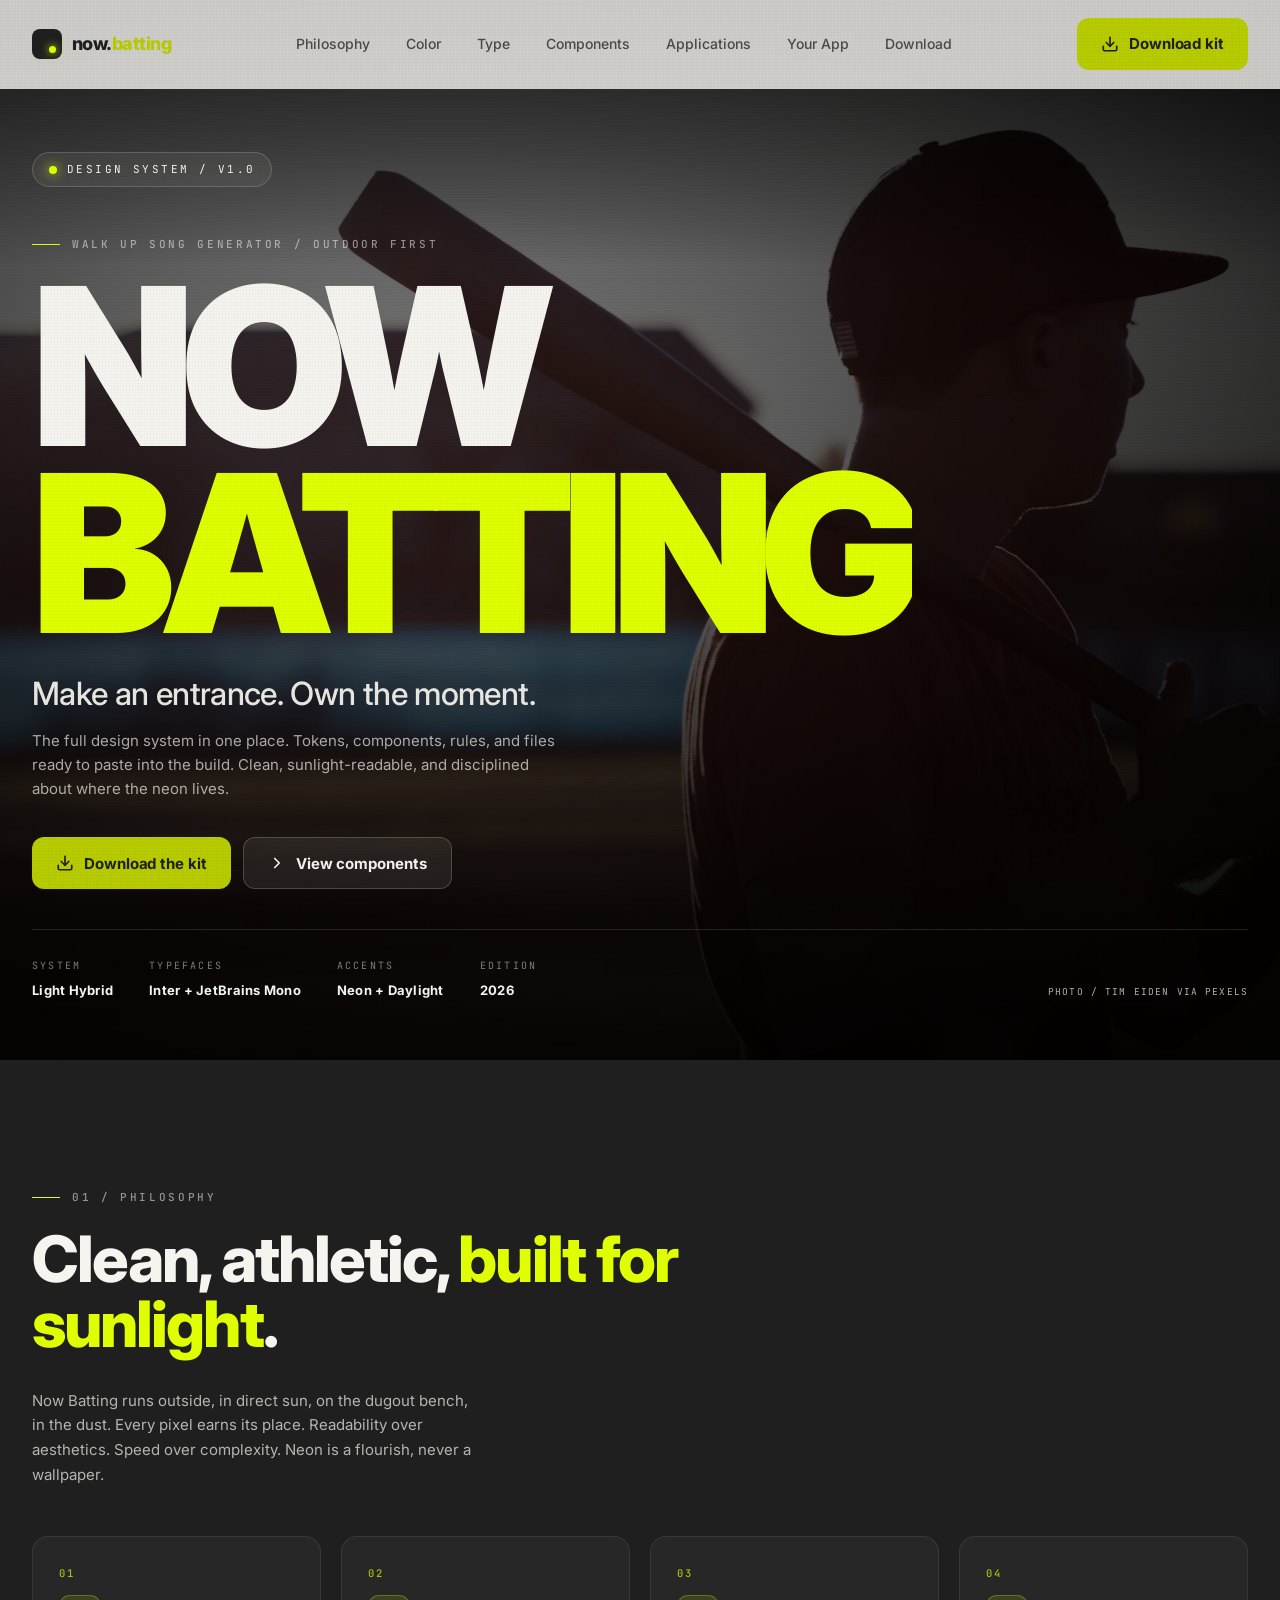
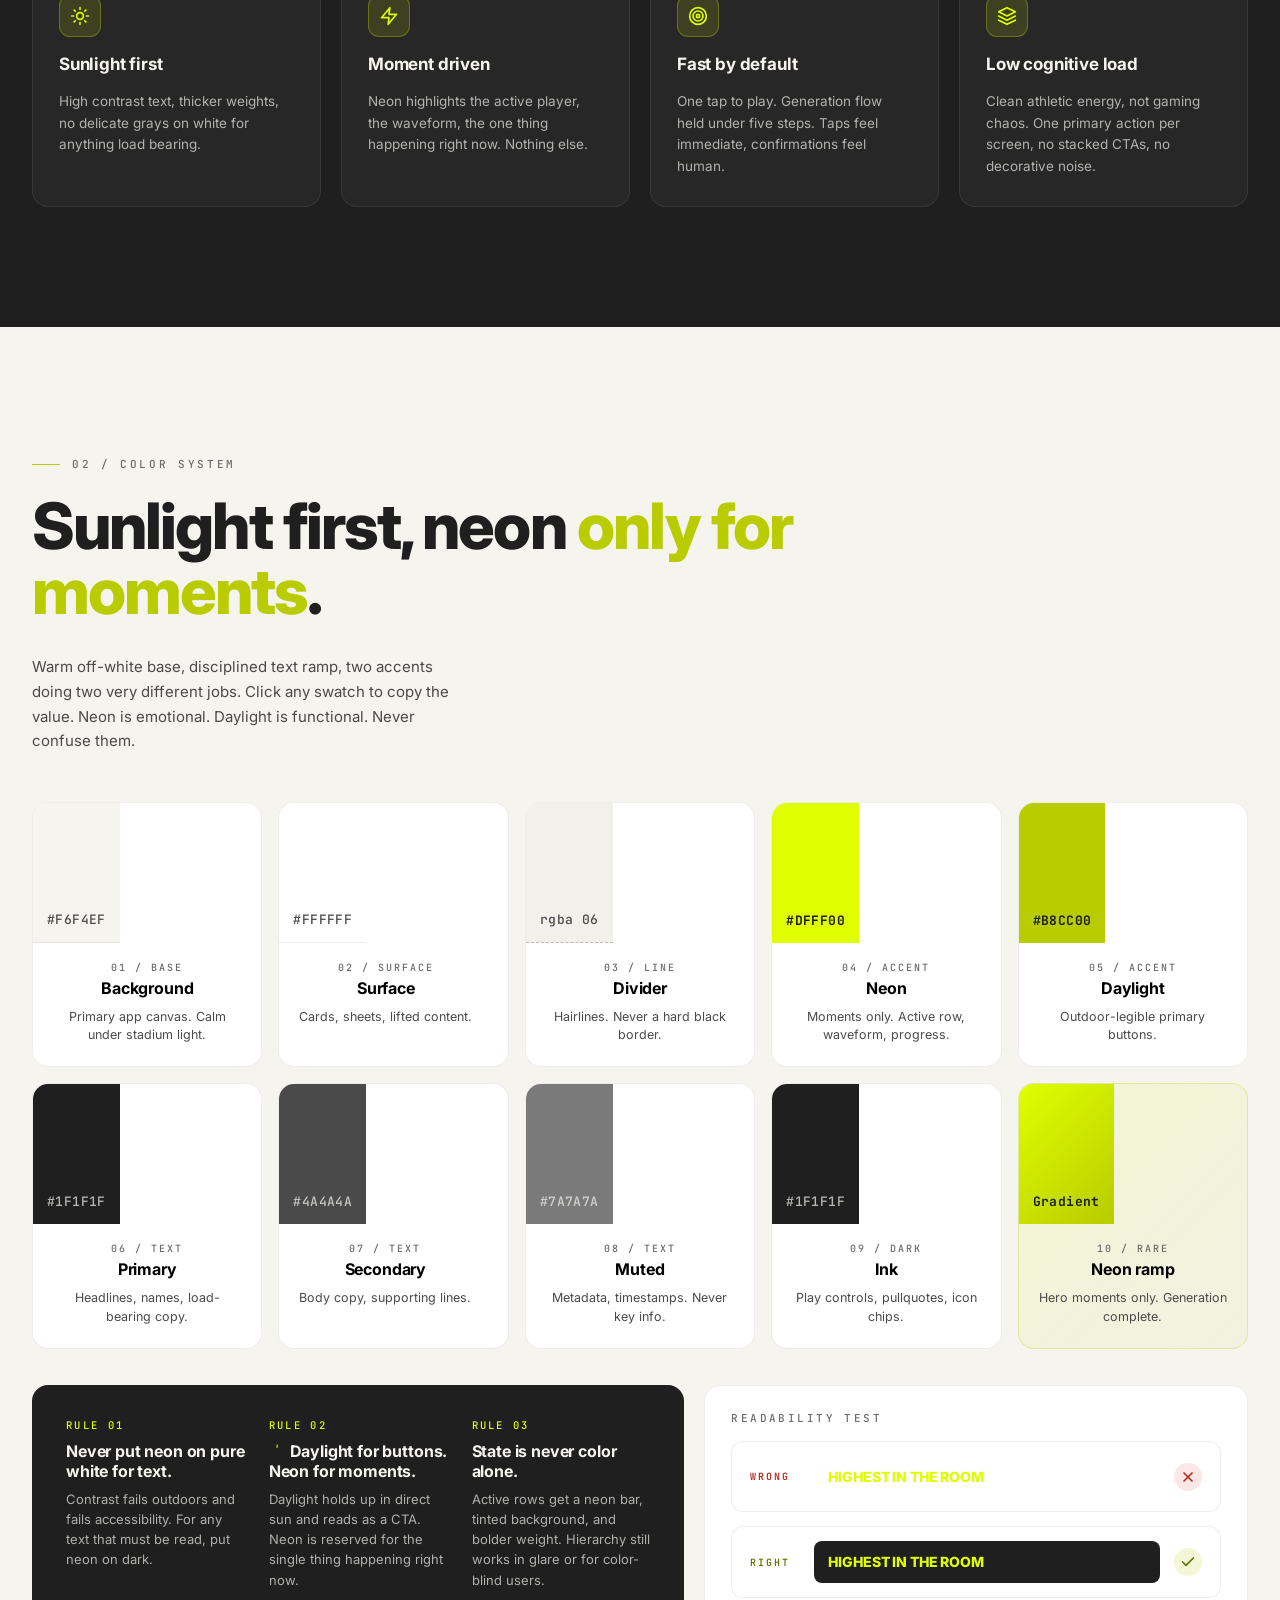
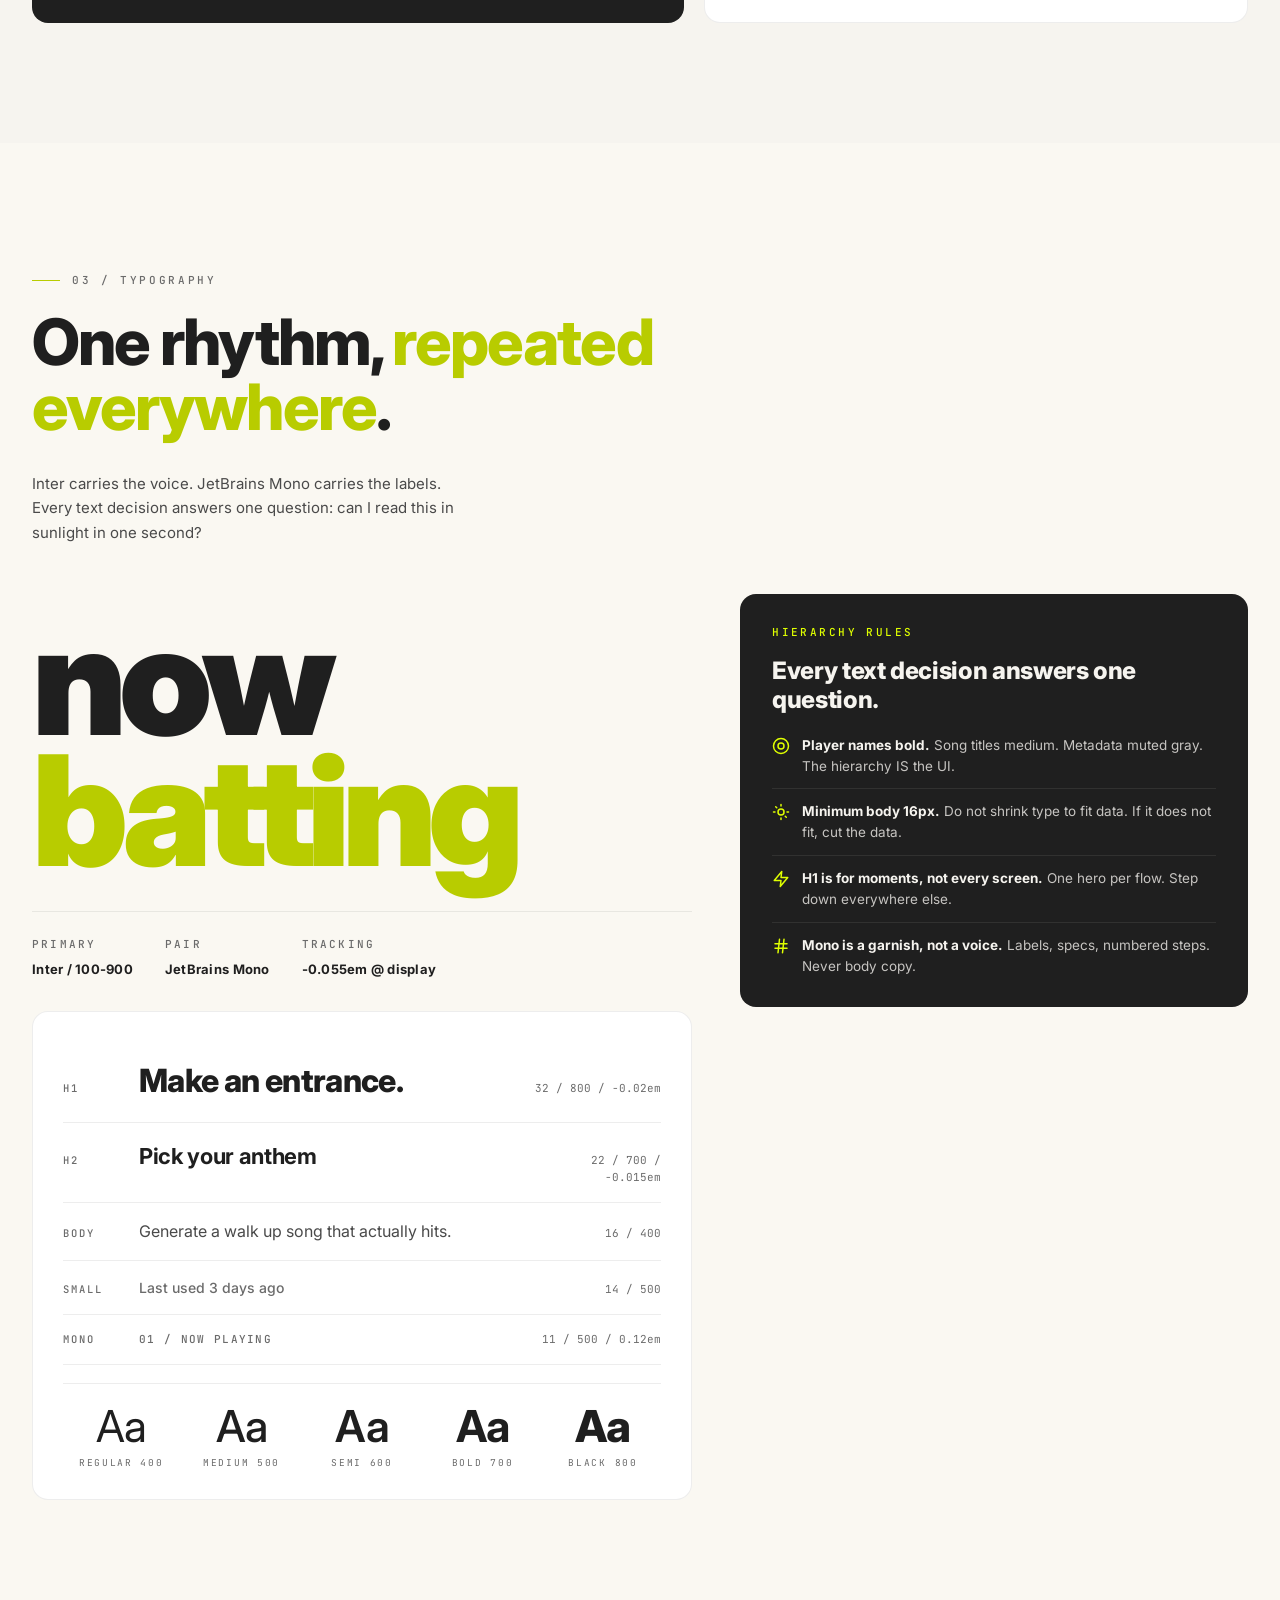
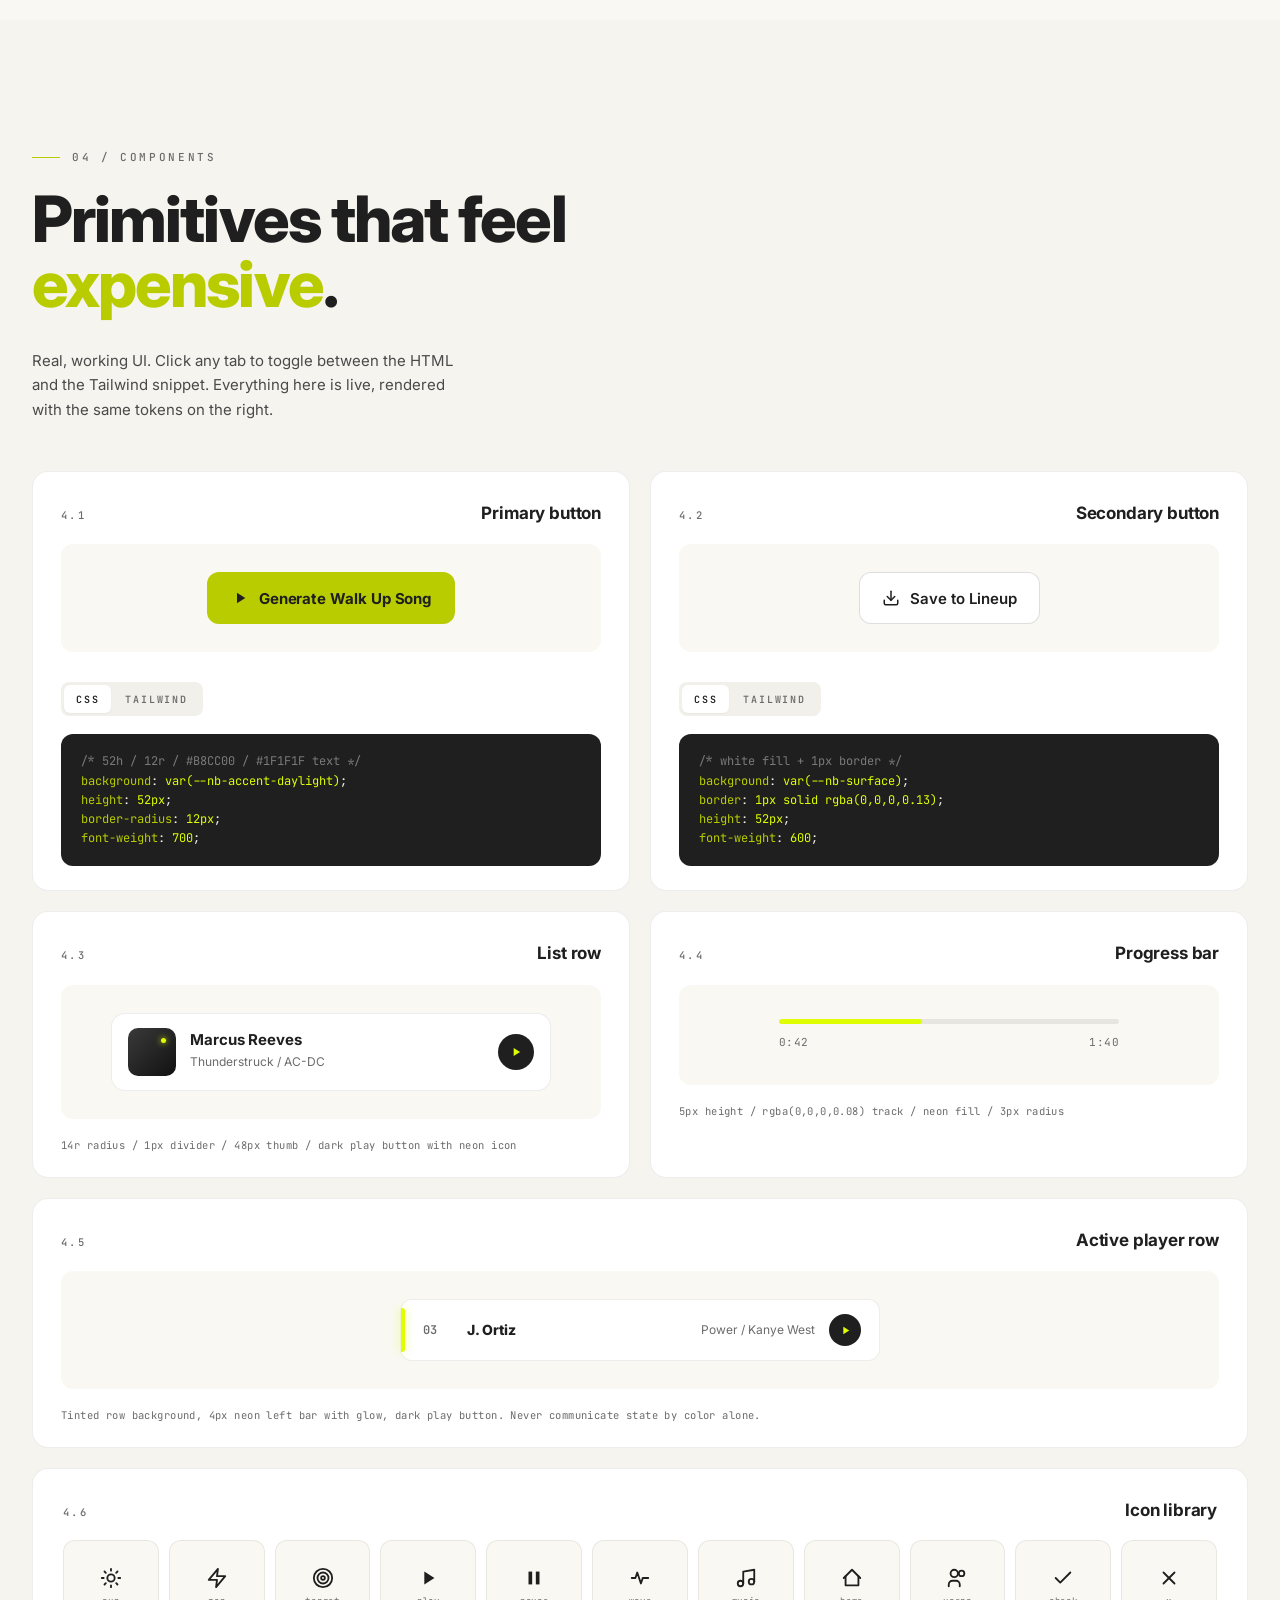
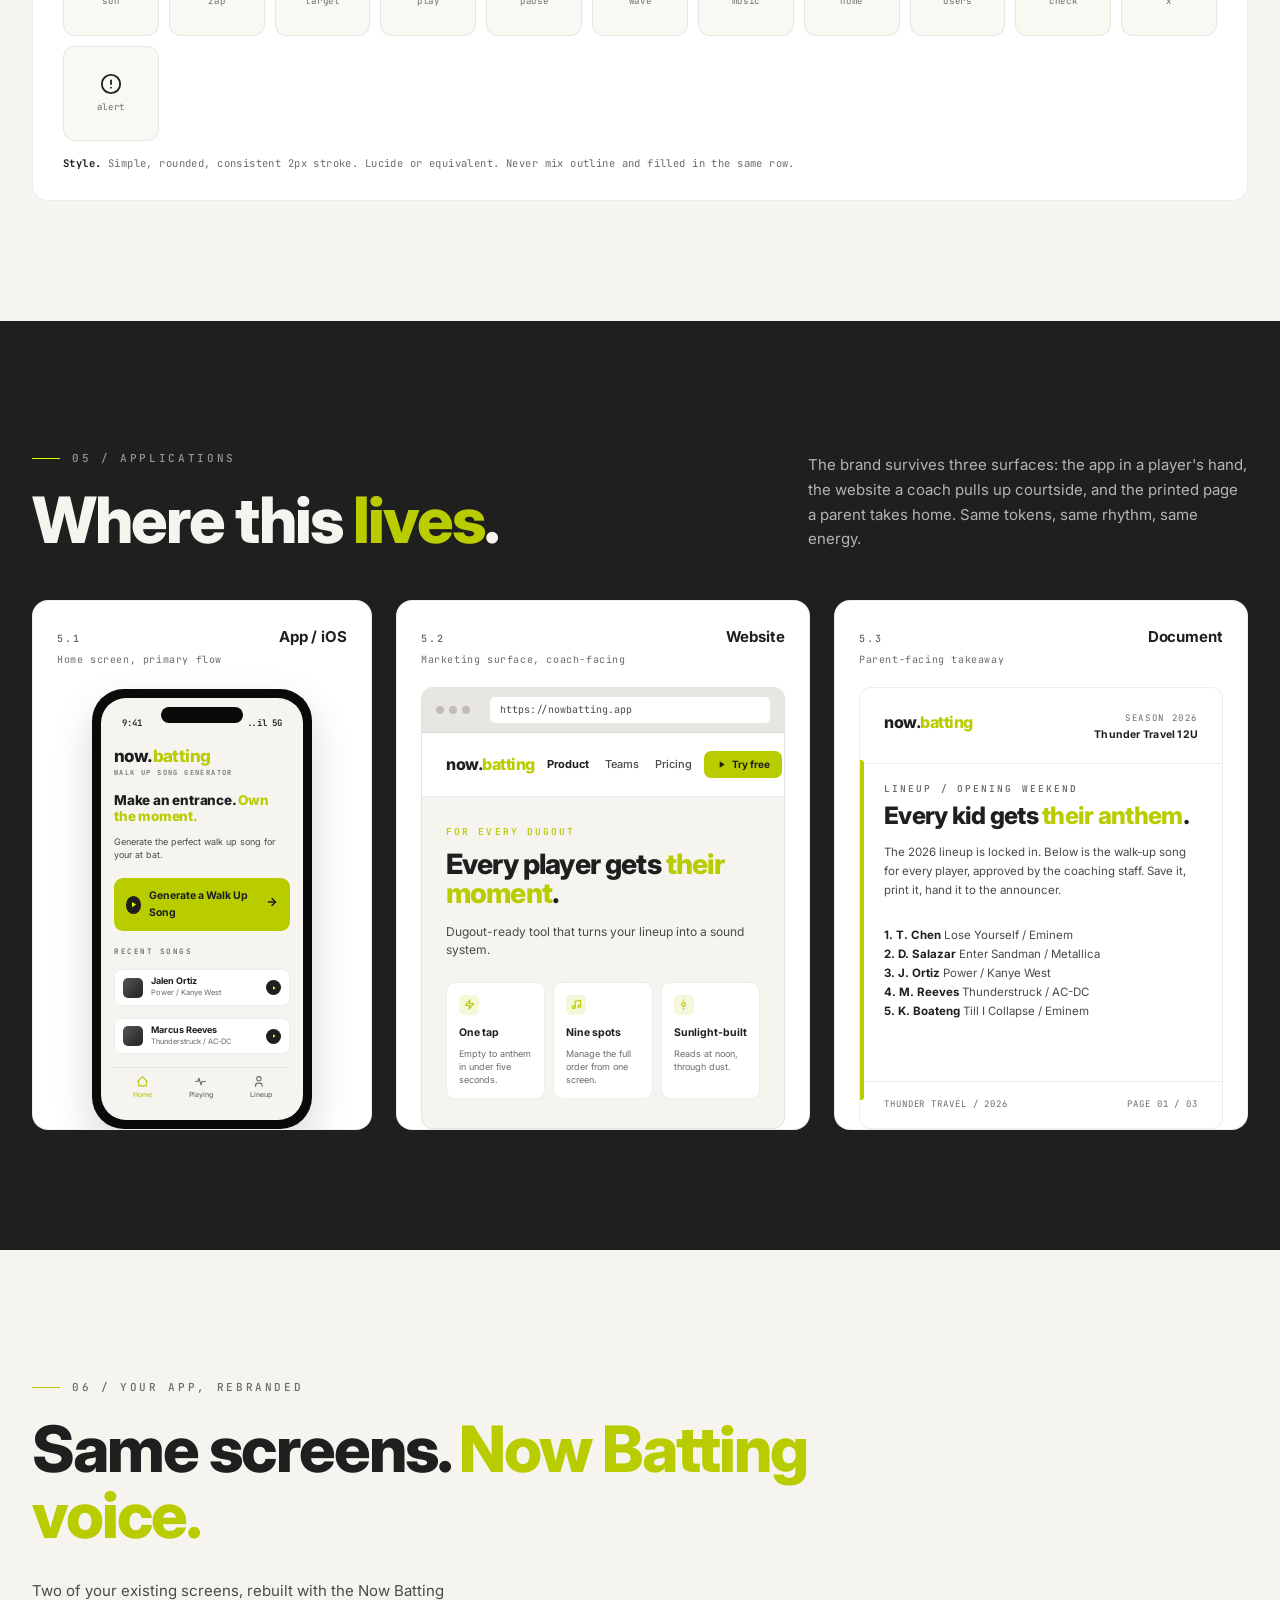
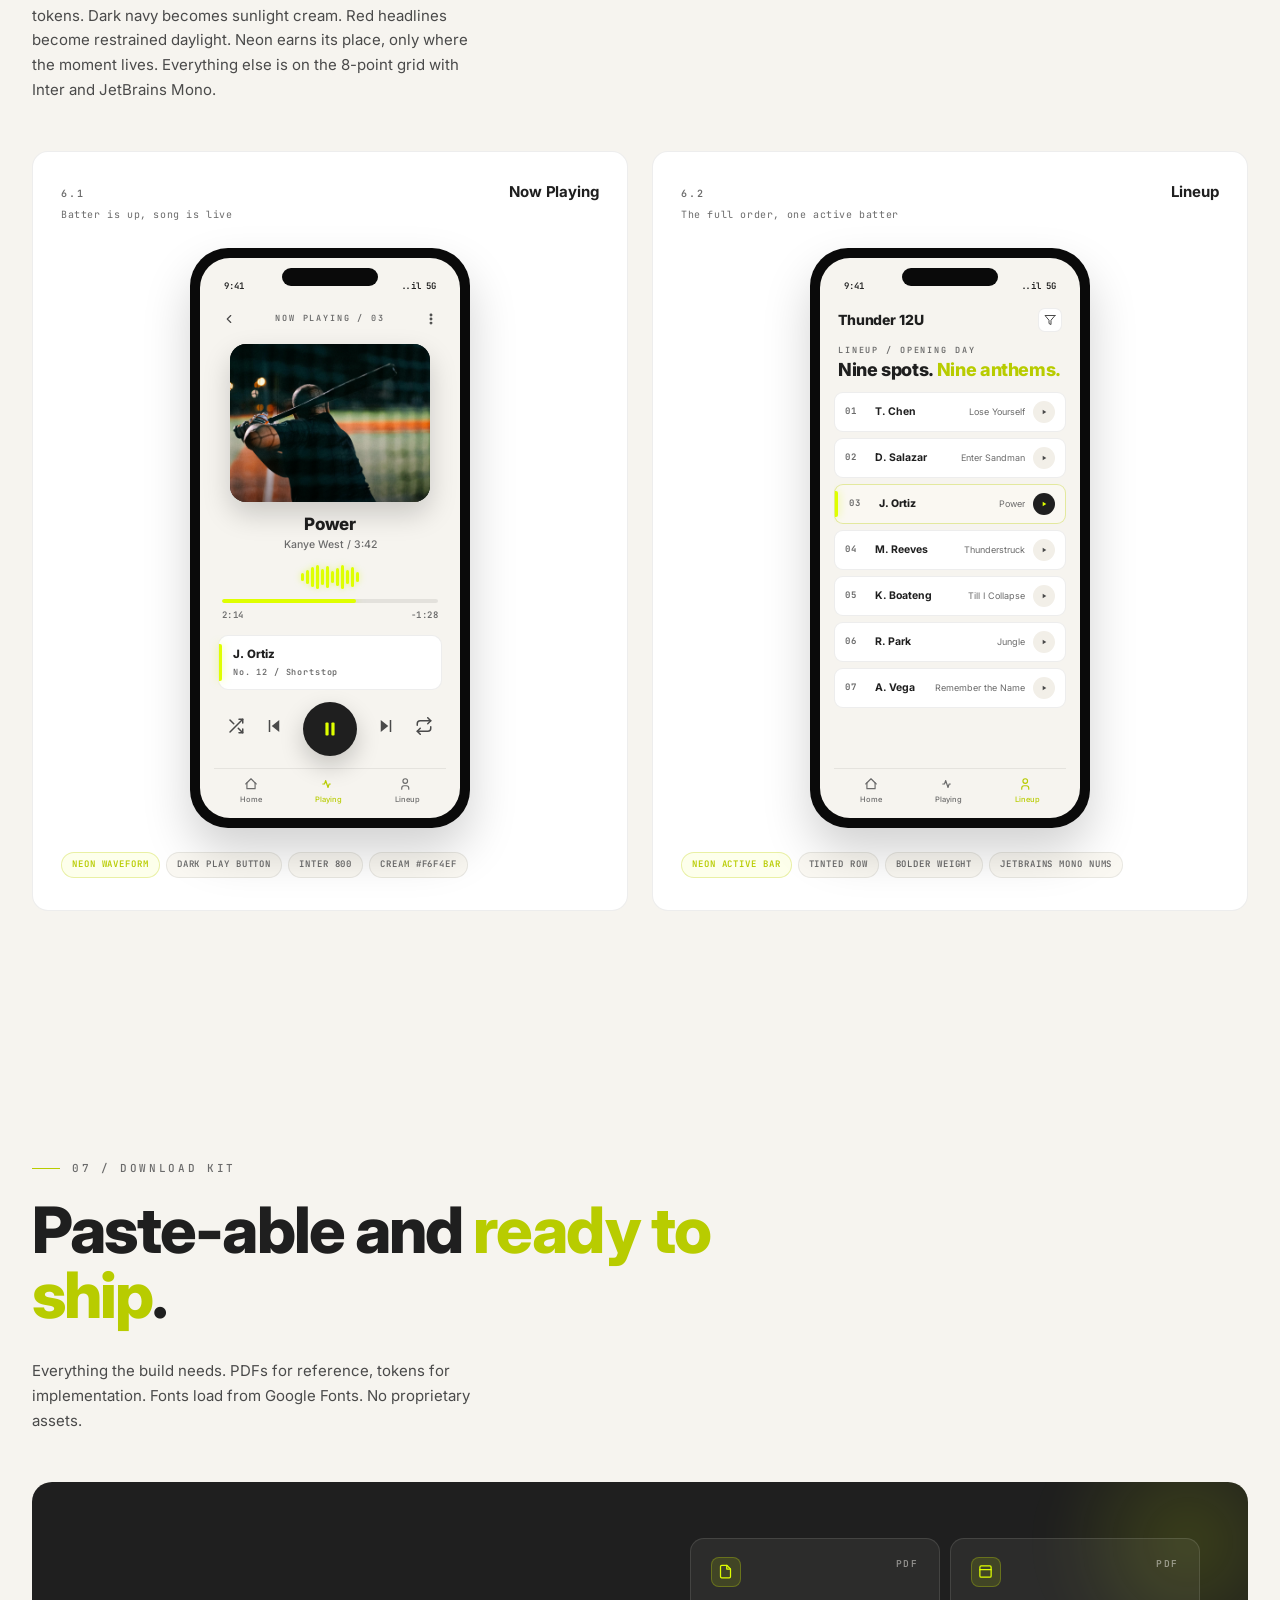
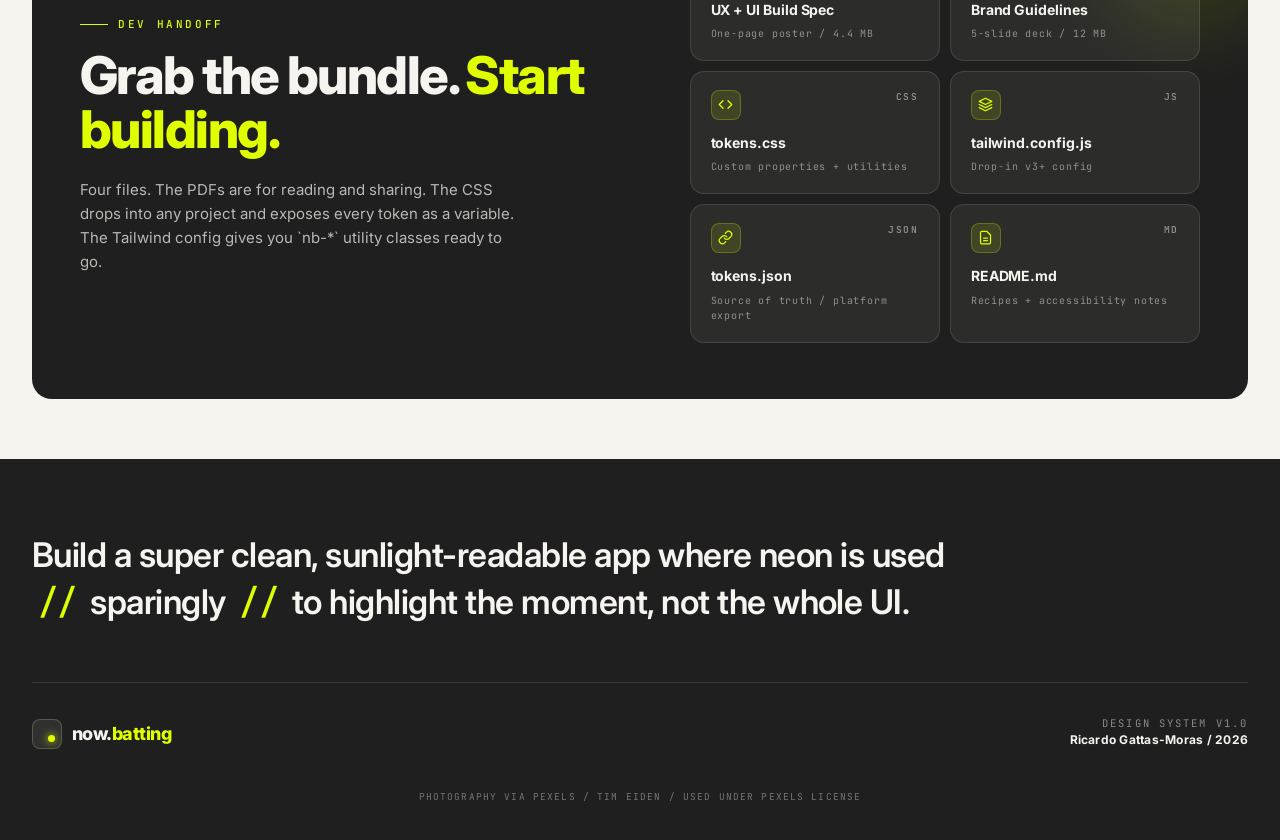
==== index.html @ c4f725cd "Fix contrast on Applications mockups + bump muted token to WCAG AA The Applications section sets col" ====
<!doctype html>
<html lang="en">
<head>
<meta charset="utf-8">
<meta name="viewport" content="width=device-width, initial-scale=1, viewport-fit=cover">
<meta name="theme-color" content="#F6F4EF">
<title>Now Batting — Design System v1.0</title>
<meta name="description" content="Outdoor-first design system for a baseball walk-up-song app. Tokens, components, and guidelines.">
<link rel="preconnect" href="https://fonts.googleapis.com">
<link rel="preconnect" href="https://fonts.gstatic.com" crossorigin>
<link href="https://fonts.googleapis.com/css2?family=Inter:wght@400;500;600;700;800;900&family=JetBrains+Mono:wght@400;500&display=swap" rel="stylesheet">
<style>
  :root{
    --bg:#F6F4EF; --surface:#FFFFFF;
    --divider:rgba(0,0,0,0.07); --divider-strong:rgba(0,0,0,0.13);
    --t1:#1F1F1F; --t2:#4A4A4A; --t3:#6B6B6B;
    --neon:#DFFF00; --daylight:#B8CC00; --dark:#1F1F1F;
    --radius:16px; --radius-md:12px;
    --shadow-sm:0 1px 2px rgba(0,0,0,0.04);
    --shadow-lift:0 12px 40px rgba(0,0,0,0.06);
    --font:'Inter',system-ui,-apple-system,'Segoe UI',Roboto,sans-serif;
    --mono:'JetBrains Mono',ui-monospace,SFMono-Regular,Menlo,monospace;
    --maxw:1280px;
  }
  *{box-sizing:border-box;margin:0;padding:0}
  html{scroll-behavior:smooth}
  body{
    background:var(--bg);color:var(--t1);font-family:var(--font);
    font-size:16px;line-height:1.55;
    -webkit-font-smoothing:antialiased;text-rendering:optimizeLegibility;
    overflow-x:hidden;
  }
  img{max-width:100%;display:block}
  a{color:inherit;text-decoration:none}
  button{font-family:inherit;cursor:pointer;border:0;background:none}

  /* Film grain overlay — subtle texture */
  body::before{
    content:"";position:fixed;inset:0;pointer-events:none;z-index:1000;
    opacity:0.04;mix-blend-mode:multiply;
    background-image:
      repeating-linear-gradient(0deg, rgba(0,0,0,0.6) 0 1px, transparent 1px 3px),
      repeating-linear-gradient(90deg, rgba(0,0,0,0.6) 0 1px, transparent 1px 3px);
  }

  /* =========== UTILITY ============ */
  .eyebrow{
    font-family:var(--mono);font-size:11px;font-weight:500;letter-spacing:0.24em;
    text-transform:uppercase;color:var(--t3);
    display:inline-flex;align-items:center;gap:12px;
  }
  .eyebrow::before{content:"";width:28px;height:1px;background:var(--daylight)}
  .eyebrow.light{color:rgba(246,244,239,0.55)}
  .eyebrow.light::before{background:var(--neon)}

  .container{max-width:var(--maxw);margin:0 auto;padding:0 32px}

  .btn{
    display:inline-flex;align-items:center;gap:10px;
    height:52px;padding:0 24px;border-radius:var(--radius-md);
    font-weight:700;font-size:15px;letter-spacing:-0.005em;
    min-height:44px;min-width:44px;
    transition:transform 200ms cubic-bezier(.2,.7,.3,1), box-shadow 200ms;
    white-space:nowrap;
  }
  .btn:active{transform:scale(0.98)}
  .btn-primary{background:var(--daylight);color:var(--dark)}
  .btn-primary:hover{box-shadow:0 8px 24px rgba(184,204,0,0.28)}
  .btn-secondary{background:var(--surface);color:var(--t1);border:1px solid var(--divider-strong)}
  .btn-secondary:hover{background:#FDFCF8}
  .btn svg{width:18px;height:18px;stroke-width:2.25}

  /* =========== NAV ============ */
  .nav{
    position:fixed;top:0;left:0;right:0;z-index:100;
    padding:18px 0;background:rgba(246,244,239,0.82);
    backdrop-filter:blur(16px) saturate(1.2);
    -webkit-backdrop-filter:blur(16px) saturate(1.2);
    border-bottom:1px solid transparent;
    transition:padding 250ms ease, border-color 250ms ease;
  }
  .nav.scrolled{padding:12px 0;border-bottom-color:var(--divider)}
  .nav-inner{
    max-width:var(--maxw);margin:0 auto;padding:0 32px;
    display:flex;align-items:center;justify-content:space-between;gap:24px;
  }
  .lockup{display:flex;align-items:center;gap:10px;font-weight:800;font-size:18px;letter-spacing:-0.03em}
  .lockup .dot{
    width:30px;height:30px;border-radius:8px;background:var(--dark);
    position:relative;flex-shrink:0;
  }
  .lockup .dot::after{
    content:"";position:absolute;bottom:6px;right:6px;
    width:7px;height:7px;border-radius:50%;background:var(--neon);
    box-shadow:0 0 8px var(--neon);
  }
  .lockup b{color:var(--daylight);font-weight:800}
  .nav-links{display:flex;gap:28px;align-items:center}
  .nav-links a{
    font-size:14px;font-weight:500;color:var(--t2);
    padding:8px 4px;position:relative;transition:color 180ms;
  }
  .nav-links a:hover{color:var(--t1)}
  .nav-links a.active{color:var(--t1)}
  .nav-links a.active::after{
    content:"";position:absolute;bottom:0;left:0;right:0;height:2px;
    background:var(--daylight);border-radius:2px;
  }
  .nav-cta{display:inline-flex}
  .nav-burger{display:none;width:44px;height:44px;align-items:center;justify-content:center;color:var(--t1)}
  .nav-burger svg{width:24px;height:24px}
  .mobile-menu{display:none}

  /* =========== HERO ============ */
  .hero{
    position:relative;min-height:100vh;min-height:100svh;
    background:#0a0a0a;color:#F6F4EF;overflow:hidden;isolation:isolate;
  }
  .hero-img{
    position:absolute;inset:0;width:100%;height:100%;object-fit:cover;object-position:center 42%;
    filter:contrast(1.08) saturate(0.85);
    animation:kenburns 18s ease-in-out infinite alternate;
  }
  @keyframes kenburns{
    from{transform:scale(1.08) translate3d(-1%,0,0)}
    to  {transform:scale(1.15) translate3d(1%,-1%,0)}
  }
  .hero-scrim{
    position:absolute;inset:0;z-index:1;
    background:
      radial-gradient(ellipse at 35% 55%, rgba(0,0,0,0.35) 0%, rgba(0,0,0,0.7) 55%, rgba(0,0,0,0.92) 100%),
      linear-gradient(180deg, rgba(0,0,0,0.55) 0%, rgba(0,0,0,0) 25%, rgba(0,0,0,0.85) 100%);
  }
  .hero-grain{
    position:absolute;inset:0;z-index:2;opacity:0.16;mix-blend-mode:overlay;pointer-events:none;
    background-image:
      repeating-linear-gradient(0deg, rgba(255,255,255,0.08) 0 1px, transparent 1px 3px),
      repeating-linear-gradient(90deg, rgba(255,255,255,0.08) 0 1px, transparent 1px 3px);
  }
  .hero-content{
    position:relative;z-index:3;max-width:var(--maxw);margin:0 auto;padding:140px 32px 60px;
    min-height:100vh;min-height:100svh;
    display:flex;flex-direction:column;justify-content:space-between;gap:40px;
  }
  .hero-tag{
    align-self:flex-start;display:inline-flex;align-items:center;gap:10px;
    background:rgba(246,244,239,0.06);border:1px solid rgba(246,244,239,0.18);
    padding:8px 16px;border-radius:999px;
    font-family:var(--mono);font-size:11px;letter-spacing:0.22em;text-transform:uppercase;
    backdrop-filter:blur(6px);margin-top:12px;
  }
  .hero-tag .pulse{width:8px;height:8px;border-radius:50%;background:var(--neon);box-shadow:0 0 12px var(--neon);animation:pulse 2s ease-in-out infinite}
  @keyframes pulse{50%{opacity:0.4;transform:scale(1.15)}}

  .hero-headline{margin-top:auto}
  .hero-eyebrow{margin-bottom:24px}
  .wordmark{
    font-weight:900;font-size:clamp(64px, 18vw, 220px);
    letter-spacing:-0.055em;line-height:0.85;color:#F6F4EF;
    display:block;overflow:hidden;
  }
  .wordmark .lime{color:var(--neon)}
  .wordmark span{display:inline-block;opacity:0;transform:translateY(110%);transition:transform 800ms cubic-bezier(.2,.7,.3,1), opacity 800ms;will-change:transform,opacity}
  .wordmark.revealed span{opacity:1;transform:translateY(0)}
  .wordmark .l-2{
    transition-delay:80ms;
    background:linear-gradient(100deg, #DFFF00 0%, #DFFF00 38%, #FFFFFF 48%, #F5FFCC 55%, #DFFF00 65%, #DFFF00 100%);
    background-size:260% 100%;
    background-position:120% 0;
    -webkit-background-clip:text;
    background-clip:text;
    color:transparent;
    -webkit-text-fill-color:transparent;
  }
  .wordmark.revealed .l-2{animation:batShimmer 9s ease-in-out 1400ms infinite}
  @keyframes batShimmer{
    0%,6%{background-position:120% 0}
    22%{background-position:-40% 0}
    100%{background-position:-40% 0}
  }
  .hero-kicker{
    margin-top:28px;font-size:clamp(20px,3.2vw,32px);font-weight:500;letter-spacing:-0.02em;
    line-height:1.2;color:rgba(246,244,239,0.94);max-width:760px;
  }
  .hero-sub{
    margin-top:16px;max-width:540px;font-size:15px;line-height:1.6;
    color:rgba(246,244,239,0.68);font-weight:400;
  }
  .hero-cta-row{display:flex;gap:12px;margin-top:36px;flex-wrap:wrap}
  .hero-cta-row .btn-secondary{background:rgba(246,244,239,0.08);color:#F6F4EF;border-color:rgba(246,244,239,0.2)}
  .hero-cta-row .btn-secondary:hover{background:rgba(246,244,239,0.14)}

  .hero-bottom{
    display:flex;align-items:flex-end;justify-content:space-between;gap:24px;flex-wrap:wrap;
    padding-top:28px;border-top:1px solid rgba(246,244,239,0.12);
  }
  .hero-meta{display:flex;gap:36px;flex-wrap:wrap}
  .hm{font-family:var(--mono);font-size:10px;letter-spacing:0.22em;color:rgba(246,244,239,0.5);text-transform:uppercase}
  .hm b{display:block;color:#F6F4EF;font-family:var(--font);font-weight:700;font-size:13px;letter-spacing:0.02em;text-transform:none;margin-top:6px}
  .hero-credit{font-family:var(--mono);font-size:9.5px;letter-spacing:0.12em;color:rgba(246,244,239,0.72);text-transform:uppercase}

  /* =========== SECTION BASE ============ */
  section.sec{padding:120px 0;position:relative}
  section.sec.dark{background:var(--dark);color:#F6F4EF}
  .sec-head{display:flex;justify-content:space-between;align-items:flex-end;gap:32px;margin-bottom:48px;flex-wrap:wrap}
  .sec-head-copy{max-width:440px;font-size:15px;line-height:1.65;color:var(--t2)}
  .sec.dark .sec-head-copy{color:rgba(246,244,239,0.7)}
  .sec-h{
    font-size:clamp(32px, 5.5vw, 64px);font-weight:800;
    letter-spacing:-0.03em;line-height:1.02;margin-top:20px;max-width:780px;
  }
  .sec-h .lime{color:var(--daylight)}
  .sec.dark .sec-h .lime{color:var(--neon)}

  /* =========== PHILOSOPHY RAIL ============ */
  .phi-grid{
    display:grid;grid-template-columns:repeat(4, 1fr);gap:20px;margin-top:44px;
  }
  .phi-card{
    background:rgba(246,244,239,0.04);border:1px solid rgba(246,244,239,0.08);
    border-radius:var(--radius);padding:28px 26px;
    display:flex;flex-direction:column;gap:14px;transition:background 260ms, border-color 260ms;
  }
  .phi-card:hover{background:rgba(223,255,0,0.05);border-color:rgba(223,255,0,0.2)}
  .phi-ic{
    width:42px;height:42px;border-radius:11px;
    background:rgba(223,255,0,0.12);border:1px solid rgba(223,255,0,0.26);
    color:var(--neon);display:flex;align-items:center;justify-content:center;
  }
  .phi-ic svg{width:20px;height:20px}
  .phi-title{font-size:17px;font-weight:700;letter-spacing:-0.01em;color:#F6F4EF}
  .phi-copy{font-size:13.5px;line-height:1.6;color:rgba(246,244,239,0.68)}
  .phi-num{font-family:var(--mono);font-size:10.5px;letter-spacing:0.22em;color:rgba(223,255,0,0.7);text-transform:uppercase;font-weight:500}

  /* =========== COLOR SYSTEM ============ */
  .color-grid{
    display:grid;grid-template-columns:repeat(5,1fr);gap:16px;
  }
  .swatch{
    background:var(--surface);border:1px solid var(--divider);border-radius:var(--radius);
    overflow:hidden;display:flex;flex-direction:column;
    cursor:pointer;transition:transform 280ms cubic-bezier(.2,.7,.3,1), box-shadow 280ms, border-color 280ms;
    position:relative;
  }
  .swatch:hover{transform:translateY(-4px);box-shadow:var(--shadow-lift);border-color:rgba(184,204,0,0.3)}
  .swatch .chip{height:140px;position:relative;display:flex;align-items:flex-end;padding:14px}
  .swatch .chip .hx{
    font-family:var(--mono);font-size:13px;font-weight:500;letter-spacing:0.03em;
  }
  .swatch.bg .chip{background:#F6F4EF;border-bottom:1px solid var(--divider)} .swatch.bg .hx{color:var(--t2)}
  .swatch.surface .chip{background:#FFFFFF;border-bottom:1px solid var(--divider)} .swatch.surface .hx{color:var(--t2)}
  .swatch.divider .chip{background:#F2F0EB;border-bottom:1px dashed rgba(0,0,0,0.22)} .swatch.divider .hx{color:var(--t2)}
  .swatch.neon .chip{background:#DFFF00} .swatch.neon .hx{color:var(--dark);font-weight:700}
  .swatch.daylight .chip{background:#B8CC00} .swatch.daylight .hx{color:var(--dark);font-weight:700}
  .swatch.t1 .chip{background:#1F1F1F} .swatch.t1 .hx{color:rgba(246,244,239,0.72)}
  .swatch.t2 .chip{background:#4A4A4A} .swatch.t2 .hx{color:rgba(246,244,239,0.72)}
  .swatch.t3 .chip{background:#7A7A7A} .swatch.t3 .hx{color:rgba(246,244,239,0.72)}
  .swatch.dark .chip{background:#1F1F1F} .swatch.dark .hx{color:rgba(246,244,239,0.72)}
  .swatch .meta{padding:18px 20px 22px;display:flex;flex-direction:column;gap:4px}
  .swatch .num{font-family:var(--mono);font-size:10px;letter-spacing:0.2em;color:var(--t3);text-transform:uppercase;font-weight:500}
  .swatch .name{font-size:16px;font-weight:700;letter-spacing:-0.01em}
  .swatch .use{font-size:12.5px;color:var(--t2);line-height:1.45;margin-top:6px}
  .swatch .copied{
    position:absolute;top:12px;right:12px;background:var(--dark);color:var(--neon);
    font-family:var(--mono);font-size:10px;letter-spacing:0.16em;padding:5px 9px;border-radius:6px;
    text-transform:uppercase;font-weight:600;opacity:0;transform:translateY(-6px);
    transition:opacity 180ms, transform 180ms;pointer-events:none;
  }
  .swatch.copied-flash .copied{opacity:1;transform:translateY(0)}

  .rules-row{
    margin-top:36px;display:grid;grid-template-columns:1.2fr 1fr;gap:20px;
  }
  .rules-card{
    background:var(--dark);color:#F6F4EF;border-radius:var(--radius);padding:32px 34px;
    display:grid;grid-template-columns:repeat(3,1fr);gap:24px;
  }
  .rule{display:flex;flex-direction:column;gap:8px}
  .rule-num{font-family:var(--mono);font-size:10.5px;letter-spacing:0.22em;color:var(--neon);text-transform:uppercase;font-weight:500}
  .rule-t{font-size:16px;font-weight:700;letter-spacing:-0.01em;color:#F6F4EF;line-height:1.25}
  .rule-c{font-size:13px;line-height:1.55;color:rgba(246,244,239,0.68)}
  .wr{background:var(--surface);border:1px solid var(--divider);border-radius:var(--radius);padding:24px 26px;display:flex;flex-direction:column;gap:14px}
  .wr-h{font-family:var(--mono);font-size:11px;letter-spacing:0.22em;color:var(--t3);text-transform:uppercase;font-weight:500}
  .wr-row{display:flex;align-items:center;gap:14px;padding:14px 18px;border-radius:var(--radius-md);background:#fff;border:1px solid var(--divider)}
  .wr-tag{font-family:var(--mono);font-size:10px;letter-spacing:0.2em;text-transform:uppercase;font-weight:600;flex:0 0 50px}
  .wr-row.bad .wr-tag{color:#B4281F} .wr-row.good .wr-tag{color:#5E7800}
  .wr-prev{flex:1;padding:10px 14px;border-radius:8px;font-weight:800;letter-spacing:-0.01em;font-size:14px}
  .wr-prev.nwh{background:#fff;color:#DFFF00}
  .wr-prev.nwd{background:#1F1F1F;color:#DFFF00}
  .wr-ic{width:28px;height:28px;border-radius:50%;display:flex;align-items:center;justify-content:center;flex-shrink:0}
  .wr-row.bad .wr-ic{background:#FBE7E5;color:#B4281F}
  .wr-row.good .wr-ic{background:rgba(184,204,0,0.16);color:#5E7800}
  .wr-ic svg{width:16px;height:16px}

  /* =========== TYPOGRAPHY ============ */
  .type-body{display:grid;grid-template-columns:1.3fr 1fr;gap:48px;align-items:flex-start}
  .type-specimen{
    font-weight:900;font-size:clamp(72px,12vw,200px);
    letter-spacing:-0.055em;line-height:0.85;margin:20px 0 36px;
  }
  .type-specimen .lime{color:var(--daylight)}
  .type-meta{
    display:flex;gap:32px;flex-wrap:wrap;padding-top:24px;border-top:1px solid var(--divider);
    font-family:var(--mono);font-size:11px;letter-spacing:0.2em;color:var(--t3);text-transform:uppercase;font-weight:500;
  }
  .type-meta b{display:block;color:var(--t1);font-family:var(--font);font-weight:700;font-size:13px;letter-spacing:0.02em;text-transform:none;margin-top:6px}

  .scale-card{background:var(--surface);border:1px solid var(--divider);border-radius:var(--radius);padding:28px 30px}
  .scale-row{display:grid;grid-template-columns:60px 1fr 130px;align-items:baseline;padding:16px 0;border-bottom:1px solid var(--divider);gap:16px}
  .scale-row:last-of-type{border-bottom:0}
  .scale-label{font-family:var(--mono);font-size:10.5px;letter-spacing:0.2em;color:var(--t3);text-transform:uppercase;font-weight:500}
  .scale-demo{color:var(--t1)}
  .scale-spec{font-family:var(--mono);font-size:11px;color:var(--t3);text-align:right}
  .d-h1{font-size:32px;font-weight:800;letter-spacing:-0.02em}
  .d-h2{font-size:22px;font-weight:700;letter-spacing:-0.015em}
  .d-body{font-size:16px;font-weight:400;color:var(--t2)}
  .d-small{font-size:14px;font-weight:500;color:var(--t3)}
  .d-mono{font-family:var(--mono);font-size:11px;font-weight:500;letter-spacing:0.12em;text-transform:uppercase;color:var(--t3)}

  .weights-row{display:grid;grid-template-columns:repeat(5,1fr);gap:4px;margin-top:18px;padding-top:20px;border-top:1px solid var(--divider)}
  .w-item{text-align:center}
  .w-display{font-size:clamp(28px,4vw,44px);line-height:1;color:var(--t1);letter-spacing:-0.02em}
  .w-label{font-family:var(--mono);font-size:9.5px;letter-spacing:0.18em;color:var(--t3);text-transform:uppercase;margin-top:8px;display:block}

  .type-right{display:flex;flex-direction:column;gap:20px}
  .type-rules{background:var(--dark);color:#F6F4EF;border-radius:var(--radius);padding:30px 32px;display:flex;flex-direction:column;gap:16px}
  .type-rules-eyb{font-family:var(--mono);font-size:11px;letter-spacing:0.22em;color:var(--neon);text-transform:uppercase;font-weight:500}
  .type-rules h3{font-size:24px;font-weight:800;letter-spacing:-0.015em;line-height:1.2}
  .type-rules ul{list-style:none;display:flex;flex-direction:column;gap:12px;margin-top:4px}
  .type-rules li{display:flex;gap:12px;align-items:flex-start;font-size:13.5px;line-height:1.55;color:rgba(246,244,239,0.78);padding-bottom:12px;border-bottom:1px solid rgba(246,244,239,0.08)}
  .type-rules li:last-child{border-bottom:0;padding-bottom:0}
  .type-rules li b{color:#F6F4EF;font-weight:700}
  .type-rules li svg{flex:0 0 18px;width:18px;height:18px;color:var(--neon);margin-top:2px}

  /* =========== COMPONENTS ============ */
  .comp-grid{display:grid;grid-template-columns:repeat(2,1fr);gap:20px}
  .comp-card{
    background:var(--surface);border:1px solid var(--divider);border-radius:var(--radius);
    padding:28px 28px 24px;display:flex;flex-direction:column;gap:18px;
    transition:transform 280ms, box-shadow 280ms, border-color 280ms;
  }
  .comp-card.spot{position:relative;overflow:hidden}
  .comp-card.spot::before{
    content:"";position:absolute;inset:0;opacity:0;transition:opacity 280ms;pointer-events:none;
    background:radial-gradient(300px circle at var(--mx,50%) var(--my,50%), rgba(184,204,0,0.12), transparent 40%);
  }
  .comp-card.spot:hover::before{opacity:1}
  .comp-card.wide,.icons-card.wide{grid-column:span 2}
  .comp-head{display:flex;align-items:baseline;justify-content:space-between;gap:16px;position:relative}
  .comp-num{font-family:var(--mono);font-size:10.5px;letter-spacing:0.22em;color:var(--t3);text-transform:uppercase;font-weight:500}
  .comp-title{font-size:17px;font-weight:700;letter-spacing:-0.01em}
  .comp-stage{
    background:#FAF8F2;border-radius:var(--radius-md);padding:28px 24px;
    display:flex;align-items:center;justify-content:center;gap:14px;min-height:100px;flex-wrap:wrap;
    position:relative;
  }
  .comp-note{font-family:var(--mono);font-size:10.5px;color:var(--t3);letter-spacing:0.04em;line-height:1.55}
  .comp-tabs{display:flex;gap:2px;margin-top:12px;background:#F2F0EB;padding:3px;border-radius:8px;width:fit-content}
  .comp-tab{font-family:var(--mono);font-size:10px;letter-spacing:0.18em;text-transform:uppercase;padding:6px 12px;border-radius:6px;font-weight:600;color:var(--t3);transition:all 180ms;min-height:28px}
  .comp-tab.active{background:#fff;color:var(--t1);box-shadow:var(--shadow-sm)}
  .comp-code{
    background:#1F1F1F;color:#F6F4EF;border-radius:var(--radius-md);padding:18px 20px;
    font-family:var(--mono);font-size:12px;line-height:1.6;
    overflow-x:auto;white-space:pre;max-width:100%;
  }
  .comp-code .k{color:#B8CC00}
  .comp-code .v{color:#DFFF00}
  .comp-code .c{color:#7A7A7A}

  /* Live primitives */
  .demo-btn-primary{
    background:var(--daylight);color:var(--dark);border-radius:var(--radius-md);
    height:52px;padding:0 24px;font-weight:700;font-size:15px;letter-spacing:-0.005em;
    display:inline-flex;align-items:center;gap:10px;min-height:44px;transition:transform 200ms;
  }
  .demo-btn-primary:active{transform:scale(0.98)}
  .demo-btn-primary svg{width:18px;height:18px}
  .demo-btn-secondary{
    background:#fff;color:var(--dark);border:1px solid var(--divider-strong);border-radius:var(--radius-md);
    height:52px;padding:0 22px;font-weight:600;font-size:15px;
    display:inline-flex;align-items:center;gap:10px;min-height:44px;transition:transform 200ms;
  }
  .demo-btn-secondary:active{transform:scale(0.98)}
  .demo-btn-secondary svg{width:18px;height:18px}
  .demo-list{
    width:100%;max-width:440px;background:#fff;border:1px solid var(--divider);border-radius:14px;
    padding:14px 16px;display:flex;align-items:center;gap:14px;
  }
  .demo-list .th{width:48px;height:48px;border-radius:10px;background:linear-gradient(135deg,#3a3a3a,#111);flex-shrink:0;position:relative}
  .demo-list .th::after{content:"";position:absolute;top:10px;right:10px;width:5px;height:5px;border-radius:50%;background:var(--neon);box-shadow:0 0 6px var(--neon)}
  .demo-list .info{flex:1;min-width:0}
  .demo-list .n{font-size:15px;font-weight:700;color:var(--t1);letter-spacing:-0.005em;line-height:1.2}
  .demo-list .s{font-size:12px;color:var(--t3);margin-top:4px}
  .demo-list .pl{width:36px;height:36px;border-radius:50%;background:var(--dark);color:var(--neon);display:flex;align-items:center;justify-content:center;flex-shrink:0}
  .demo-list .pl svg{width:14px;height:14px;fill:var(--neon)}

  .demo-progress{width:100%;max-width:340px}
  .demo-progress-track{height:5px;background:rgba(0,0,0,0.08);border-radius:3px;overflow:hidden;position:relative}
  .demo-progress-fill{position:absolute;inset:0 58% 0 0;background:var(--neon);border-radius:3px;animation:fillSlide 3.2s ease-in-out infinite alternate}
  @keyframes fillSlide{from{right:72%} to{right:16%}}
  .demo-progress-meta{display:flex;justify-content:space-between;font-family:var(--mono);font-size:11px;color:var(--t3);margin-top:10px;letter-spacing:0.04em}

  .demo-active{
    width:100%;max-width:480px;background:#fff;border:1px solid var(--divider);border-radius:var(--radius-md);
    padding:14px 18px 14px 22px;display:flex;align-items:center;gap:14px;position:relative;
  }
  .demo-active::before{content:"";position:absolute;left:0;top:8px;bottom:8px;width:4px;border-radius:0 3px 3px 0;background:var(--neon);box-shadow:0 0 10px rgba(223,255,0,0.5)}
  .demo-active .pos{font-family:var(--mono);font-size:12px;color:var(--t3);font-weight:600;flex:0 0 30px}
  .demo-active .nm{font-size:14px;font-weight:800;color:var(--t1);letter-spacing:-0.005em;flex:0 0 auto;white-space:nowrap}
  .demo-active .sg{font-size:12px;color:var(--t3);flex:1 1 auto;min-width:0;overflow:hidden;text-overflow:ellipsis;white-space:nowrap;text-align:right}
  .demo-active .pl{width:32px;height:32px;border-radius:50%;background:var(--dark);color:var(--neon);display:flex;align-items:center;justify-content:center;flex-shrink:0}
  .demo-active .pl svg{width:13px;height:13px;fill:var(--neon)}

  /* Icon grid */
  .icons-card{background:var(--surface);border:1px solid var(--divider);border-radius:var(--radius);padding:28px 30px}
  .icon-grid{display:grid;grid-template-columns:repeat(auto-fill, minmax(88px,1fr));gap:10px;margin-top:16px}
  .icon-cell{
    aspect-ratio:1/1;background:#FAF8F2;border:1px solid var(--divider);border-radius:12px;
    display:flex;flex-direction:column;align-items:center;justify-content:center;gap:6px;
    color:var(--t1);transition:all 220ms;min-height:88px;
  }
  .icon-cell:hover{background:#fff;border-color:var(--daylight);color:var(--daylight);transform:translateY(-2px)}
  .icon-cell svg{width:22px;height:22px;stroke-width:2}
  .icon-cell .ic-label{font-family:var(--mono);font-size:9px;color:var(--t3);letter-spacing:0.08em}

  /* =========== APPLICATIONS ============ */
  .app-grid{display:grid;grid-template-columns:340px 1fr 1fr;gap:24px;margin-top:44px}
  .app-card{
    background:var(--surface);border:1px solid var(--divider);border-radius:var(--radius);
    padding:24px 24px 0;display:flex;flex-direction:column;gap:14px;overflow:hidden;position:relative;
  }
  .app-head{display:flex;justify-content:space-between;align-items:baseline}
  .app-num{font-family:var(--mono);font-size:10px;letter-spacing:0.22em;color:var(--t3);text-transform:uppercase;font-weight:600}
  .app-title{font-size:15px;font-weight:700;letter-spacing:-0.005em;color:var(--t1)}
  .app-sub{font-family:var(--mono);font-size:10px;color:var(--t3);letter-spacing:0.06em;line-height:1.5;margin-top:-10px}

  .phone-frame{margin:8px auto 0;width:220px;height:440px;border-radius:32px;background:#0a0a0a;padding:9px;box-shadow:0 18px 40px rgba(0,0,0,0.16);position:relative}
  .phone-screen{width:100%;height:100%;border-radius:25px;background:var(--bg);overflow:hidden;display:flex;flex-direction:column;gap:7px;padding:15px 13px;position:relative}
  .phone-notch{position:absolute;top:9px;left:50%;transform:translateX(-50%);width:82px;height:16px;border-radius:10px;background:#0a0a0a;z-index:5}
  .phone-status{display:flex;justify-content:space-between;font-family:var(--mono);font-size:9px;color:var(--t1);font-weight:600;padding:4px 8px 4px}
  .phone-brand{font-size:17px;font-weight:800;letter-spacing:-0.035em;line-height:1;margin-top:6px;color:var(--t1)}
  .phone-brand .lime{color:var(--daylight)}
  .phone-brand small{display:block;font-family:var(--mono);font-weight:500;font-size:7px;letter-spacing:0.2em;color:var(--t3);text-transform:uppercase;margin-top:4px}
  .phone-hero{font-size:13.5px;font-weight:800;letter-spacing:-0.015em;line-height:1.18;margin-top:10px;color:var(--t1)}
  .phone-hero .lime{color:var(--daylight)}
  .phone-sub{font-size:9px;color:var(--t2);line-height:1.4;margin-top:4px}
  .phone-cta{margin-top:10px;background:var(--daylight);color:var(--dark);border-radius:9px;padding:10px 12px;display:flex;align-items:center;gap:8px;font-size:10.5px;font-weight:700;letter-spacing:-0.005em}
  .phone-cta-ic{width:18px;height:18px;border-radius:50%;background:var(--dark);color:var(--neon);display:flex;align-items:center;justify-content:center}
  .phone-cta-ic svg{width:9px;height:9px;fill:var(--neon)}
  .phone-cta-arrow{margin-left:auto}
  .phone-cta-arrow svg{width:12px;height:12px}
  .phone-label{font-family:var(--mono);font-size:7.5px;letter-spacing:0.2em;color:var(--t3);text-transform:uppercase;margin-top:8px;font-weight:600}
  .phone-row{display:flex;align-items:center;gap:8px;background:#fff;border:1px solid var(--divider);border-radius:7px;padding:6px 8px;margin-top:5px}
  .phone-row .pt{width:20px;height:20px;border-radius:5px;background:linear-gradient(135deg,#555,#222);flex-shrink:0}
  .phone-row .pi{flex:1;min-width:0}
  .phone-row .pn{font-size:9px;font-weight:700;color:var(--t1);line-height:1.1}
  .phone-row .ps{font-size:7.5px;color:var(--t3);margin-top:1px}
  .phone-row .pic{width:15px;height:15px;border-radius:50%;background:var(--dark);color:var(--neon);display:flex;align-items:center;justify-content:center;flex-shrink:0}
  .phone-row .pic svg{width:6px;height:6px;fill:var(--neon)}
  .phone-nav{margin-top:auto;display:flex;justify-content:space-around;padding:7px 0 4px;border-top:1px solid var(--divider)}
  .pn-item{display:flex;flex-direction:column;align-items:center;gap:2px;font-size:7px;color:var(--t3);font-weight:500}
  .pn-item.on{color:var(--daylight)}
  .pn-item svg{width:13px;height:13px}

  .web-frame{margin-top:6px;display:flex;flex-direction:column;border-radius:12px;border:1px solid var(--divider);overflow:hidden;background:var(--bg);min-height:380px;flex:1}
  .web-bar{background:#E8E6E1;padding:9px 14px;display:flex;align-items:center;gap:8px;border-bottom:1px solid var(--divider)}
  .web-bar .dots{display:flex;gap:5px}
  .web-bar .dot{width:8px;height:8px;border-radius:50%;background:#C0BDB7}
  .web-bar .url{flex:1;margin-left:12px;background:#fff;border-radius:5px;padding:5px 10px;font-family:var(--mono);font-size:10px;color:var(--t2)}
  .web-nav{padding:18px 24px;display:flex;align-items:center;justify-content:space-between;border-bottom:1px solid var(--divider);background:var(--surface);gap:12px}
  .web-brand{font-size:16px;font-weight:800;letter-spacing:-0.03em;flex-shrink:0;color:var(--t1)}
  .web-brand .lime{color:var(--daylight)}
  .web-links{display:flex;gap:16px;font-size:11px;color:var(--t2);font-weight:500}
  .web-links .on{color:var(--t1);font-weight:700}
  .web-btn{background:var(--daylight);color:var(--dark);border-radius:7px;padding:6px 12px;font-size:10px;font-weight:700;display:inline-flex;align-items:center;gap:5px;flex-shrink:0}
  .web-btn svg{width:11px;height:11px}
  .web-hero{padding:28px 24px 22px;flex:1;display:flex;flex-direction:column;gap:10px}
  .web-eyb{font-family:var(--mono);font-size:9.5px;letter-spacing:0.22em;color:var(--daylight);text-transform:uppercase;font-weight:600}
  .web-h{font-size:28px;font-weight:800;letter-spacing:-0.03em;line-height:1.05;color:var(--t1)}
  .web-h .lime{color:var(--daylight)}
  .web-p{font-size:12px;color:var(--t2);line-height:1.55;max-width:320px;margin-top:4px}
  .web-cards{display:grid;grid-template-columns:repeat(3,1fr);gap:8px;margin-top:12px}
  .web-card{background:#fff;border:1px solid var(--divider);border-radius:9px;padding:12px;display:flex;flex-direction:column;gap:4px}
  .web-card .wic{width:20px;height:20px;border-radius:5px;background:rgba(184,204,0,0.15);color:var(--daylight);display:flex;align-items:center;justify-content:center;margin-bottom:6px}
  .web-card .wic svg{width:11px;height:11px}
  .web-card .wt{font-size:10.5px;font-weight:700;color:var(--t1);letter-spacing:-0.005em}
  .web-card .ws{font-size:9px;color:var(--t3);line-height:1.45;margin-top:2px}

  .doc-frame{margin-top:6px;display:flex;flex-direction:column;border-radius:12px;border:1px solid var(--divider);overflow:hidden;background:#fff;min-height:380px;flex:1;position:relative}
  .doc-sidebar{position:absolute;top:72px;bottom:28px;left:0;width:4px;background:var(--daylight);border-radius:0 3px 3px 0}
  .doc-header{padding:22px 24px 18px;border-bottom:1px solid var(--divider);display:flex;justify-content:space-between;align-items:flex-start;gap:12px}
  .doc-brand{font-size:16px;font-weight:800;letter-spacing:-0.03em;color:var(--t1)}
  .doc-brand .lime{color:var(--daylight)}
  .doc-meta{text-align:right;font-family:var(--mono);font-size:9px;color:var(--t3);letter-spacing:0.18em;text-transform:uppercase;line-height:1.8}
  .doc-meta b{color:var(--t1);font-family:var(--font);font-size:10.5px;letter-spacing:0.02em;text-transform:none;font-weight:700;display:block}
  .doc-eyb{font-family:var(--mono);font-size:9.5px;letter-spacing:0.22em;color:var(--t3);text-transform:uppercase;font-weight:600;padding:18px 24px 0}
  .doc-h{padding:6px 24px 0;font-size:24px;font-weight:800;letter-spacing:-0.03em;line-height:1.1;color:var(--t1)}
  .doc-h .lime{color:var(--daylight)}
  .doc-body{padding:14px 24px 0;font-size:11.5px;color:var(--t2);line-height:1.65}
  .doc-body b{color:var(--t1)}
  .doc-foot{margin-top:auto;padding:16px 24px;border-top:1px solid var(--divider);display:flex;justify-content:space-between;font-family:var(--mono);font-size:9px;color:var(--t3);letter-spacing:0.1em;text-transform:uppercase}

  /* =========== DOWNLOAD KIT ============ */
  .kit{background:var(--dark);color:#F6F4EF;border-radius:20px;padding:56px 48px;margin-top:48px;display:grid;grid-template-columns:1.1fr 1fr;gap:48px;align-items:center;position:relative;overflow:hidden}
  .kit::after{content:"";position:absolute;top:-80px;right:-80px;width:280px;height:280px;border-radius:50%;background:radial-gradient(circle, rgba(223,255,0,0.15), transparent 70%);filter:blur(20px)}
  .kit-intro{position:relative;z-index:1}
  .kit-eyebrow{font-family:var(--mono);font-size:11px;letter-spacing:0.24em;color:var(--neon);text-transform:uppercase;font-weight:500;display:inline-flex;align-items:center;gap:10px}
  .kit-eyebrow::before{content:"";width:28px;height:1px;background:var(--neon)}
  .kit-h{font-size:clamp(32px,4.5vw,52px);font-weight:800;letter-spacing:-0.03em;line-height:1.05;margin-top:16px}
  .kit-h .lime{color:var(--neon)}
  .kit-p{font-size:15px;line-height:1.6;color:rgba(246,244,239,0.72);margin-top:20px;max-width:440px}
  .kit-files{position:relative;z-index:1;display:grid;grid-template-columns:1fr 1fr;gap:10px}
  .kit-file{
    background:rgba(246,244,239,0.06);border:1px solid rgba(246,244,239,0.12);border-radius:14px;
    padding:18px 20px;display:flex;flex-direction:column;gap:4px;transition:all 240ms;color:#F6F4EF;
    min-height:44px;
  }
  .kit-file:hover{background:rgba(223,255,0,0.09);border-color:rgba(223,255,0,0.28);transform:translateY(-3px)}
  .kit-file-head{display:flex;justify-content:space-between;align-items:flex-start;gap:12px;margin-bottom:8px}
  .kit-file-ic{width:30px;height:30px;border-radius:8px;background:rgba(223,255,0,0.12);color:var(--neon);display:flex;align-items:center;justify-content:center;flex-shrink:0;border:1px solid rgba(223,255,0,0.24)}
  .kit-file-ic svg{width:15px;height:15px}
  .kit-file-ext{font-family:var(--mono);font-size:9.5px;letter-spacing:0.18em;color:rgba(246,244,239,0.5);text-transform:uppercase;font-weight:600}
  .kit-file-name{font-size:14px;font-weight:700;letter-spacing:-0.005em}
  .kit-file-sz{font-family:var(--mono);font-size:10px;color:rgba(246,244,239,0.5);letter-spacing:0.08em;margin-top:2px}

  /* =========== FOOTER ============ */
  .footer{background:var(--dark);color:#F6F4EF;padding:72px 0 36px;position:relative}
  .footer-inner{max-width:var(--maxw);margin:0 auto;padding:0 32px}
  .pullquote{
    max-width:960px;font-size:clamp(22px,2.8vw,34px);font-weight:600;
    letter-spacing:-0.015em;line-height:1.4;margin-bottom:56px;
  }
  .pullquote .slash{color:var(--neon);font-family:var(--mono);font-weight:500;margin:0 6px}
  .footer-bottom{display:flex;justify-content:space-between;align-items:center;gap:24px;flex-wrap:wrap;padding-top:32px;border-top:1px solid rgba(246,244,239,0.12)}
  .lockup.light{color:#F6F4EF}
  .lockup.light .dot{background:rgba(246,244,239,0.08);border:1px solid rgba(246,244,239,0.2)}
  .lockup.light b{color:var(--neon)}
  .footer-meta{font-family:var(--mono);font-size:10.5px;letter-spacing:0.2em;color:rgba(246,244,239,0.5);text-transform:uppercase;text-align:right}
  .footer-meta b{display:block;color:#F6F4EF;font-family:var(--font);font-weight:700;font-size:12px;letter-spacing:0.02em;text-transform:none;margin-bottom:4px}
  .credit-line{text-align:center;margin-top:36px;font-family:var(--mono);font-size:9.5px;letter-spacing:0.12em;color:rgba(246,244,239,0.4);text-transform:uppercase}

  /* =========== SCROLL REVEAL ============ */
  .reveal{opacity:0;transform:translateY(24px);transition:opacity 700ms ease, transform 700ms cubic-bezier(.2,.7,.3,1)}
  .reveal.in{opacity:1;transform:translateY(0)}

  /* =========== MOBILE ============ */
  @media (max-width: 960px){
    .nav-inner{padding:0 20px}
    .nav-links,.nav-cta{display:none}
    .nav-burger{display:inline-flex}
    .mobile-menu{
      position:fixed;top:0;left:0;right:0;bottom:0;z-index:90;
      background:rgba(246,244,239,0.98);backdrop-filter:blur(20px);
      padding:100px 32px 32px;
      display:flex;flex-direction:column;gap:4px;
      transform:translateY(-100%);transition:transform 320ms cubic-bezier(.2,.7,.3,1);
    }
    .mobile-menu.open{display:flex;transform:translateY(0)}
    .mobile-menu a{
      font-size:28px;font-weight:700;color:var(--t1);letter-spacing:-0.02em;
      padding:14px 0;border-bottom:1px solid var(--divider);min-height:44px;
    }
    .mobile-menu .btn{margin-top:24px;width:fit-content;height:52px}

    .container{padding:0 20px}
    section.sec{padding:72px 0}
    .sec-head{margin-bottom:32px}

    .hero-content{padding:120px 20px 40px}
    .hero-cta-row{gap:10px}
    .hero-bottom{gap:20px}
    .hero-meta{gap:24px}

    .phi-grid{grid-template-columns:1fr 1fr;gap:14px}
    .color-grid{grid-template-columns:1fr 1fr;gap:12px}
    .color-grid .swatch:nth-child(n){grid-column:span 1}
    .swatch .chip{height:110px}
    .rules-row{grid-template-columns:1fr;gap:14px}
    .rules-card{grid-template-columns:1fr;gap:20px;padding:28px 26px}
    .type-body{grid-template-columns:1fr;gap:32px}
    .weights-row{grid-template-columns:repeat(5,1fr);gap:2px}
    .comp-grid{grid-template-columns:1fr;gap:14px}
    .comp-card.wide,.icons-card.wide{grid-column:span 1}
    .icon-grid{grid-template-columns:repeat(auto-fill,minmax(72px,1fr));gap:8px}
    .app-grid{grid-template-columns:1fr;gap:16px}
    .phone-frame{width:240px;height:472px}
    .kit{grid-template-columns:1fr;padding:40px 28px;gap:28px}
    .kit-files{grid-template-columns:1fr 1fr}
    .footer-bottom{flex-direction:column;align-items:flex-start}
    .footer-meta{text-align:left}
  }

  @media (max-width:520px){
    .phi-grid{grid-template-columns:1fr}
    .color-grid{grid-template-columns:1fr}
    .weights-row{grid-template-columns:repeat(5,1fr)}
    .w-display{font-size:24px}
    .kit-files{grid-template-columns:1fr}
    .hero-meta{gap:16px}
    .hm{font-size:9px}
    .hero-sub{font-size:14px}
    .hero-cta-row .btn{flex:1;justify-content:center}
    .scale-row{grid-template-columns:50px 1fr}
    .scale-spec{display:none}
    .wr-row{padding:12px 14px;gap:10px}
    .wr-tag{flex:0 0 40px;font-size:9px}
    .wr-prev{font-size:12px;padding:8px 10px}
    .type-specimen{font-size:clamp(56px,16vw,120px)}
    .weights-row{padding-top:14px;margin-top:14px;gap:1px}
    .weights-row .w-item:nth-child(n+4){display:none}
    .phone-frame{width:200px;height:400px}
  }

  /* =========== REBRANDED PREVIEW (06) ============ */
  .reb-grid{display:grid;grid-template-columns:1fr 1fr;gap:24px;margin-top:44px}
  .reb-card{background:var(--surface);border:1px solid var(--divider);border-radius:var(--radius);padding:28px 28px 32px;display:flex;flex-direction:column;gap:12px;overflow:hidden;position:relative}
  .reb-head{display:flex;justify-content:space-between;align-items:baseline}
  .reb-num{font-family:var(--mono);font-size:10px;letter-spacing:0.22em;color:var(--t3);text-transform:uppercase;font-weight:600}
  .reb-title{font-size:15px;font-weight:700;letter-spacing:-0.005em}
  .reb-sub{font-family:var(--mono);font-size:10px;color:var(--t3);letter-spacing:0.06em;line-height:1.5;margin-top:-8px}

  .reb-phone{margin:14px auto 6px;width:280px;height:580px;border-radius:38px;background:#0a0a0a;padding:10px;box-shadow:0 24px 48px rgba(0,0,0,0.18);position:relative}
  .reb-screen{width:100%;height:100%;border-radius:30px;background:var(--bg);overflow:hidden;display:flex;flex-direction:column;padding:16px 14px 10px;position:relative}
  .reb-notch{position:absolute;top:10px;left:50%;transform:translateX(-50%);width:96px;height:18px;border-radius:11px;background:#0a0a0a;z-index:5}
  .reb-status{display:flex;justify-content:space-between;font-family:var(--mono);font-size:9px;color:var(--t1);font-weight:600;padding:6px 10px 0}

  /* NOW PLAYING */
  .np-top{display:flex;justify-content:space-between;align-items:center;margin-top:14px;padding:0 4px}
  .np-top .ic{width:22px;height:22px;display:flex;align-items:center;justify-content:center;color:var(--t2)}
  .np-top .ic svg{width:14px;height:14px;stroke-width:2}
  .np-eyb{font-family:var(--mono);font-size:8.5px;letter-spacing:0.22em;color:var(--t3);text-transform:uppercase;font-weight:600}
  .np-art{margin:14px auto 0;width:200px;height:200px;border-radius:16px;overflow:hidden;background:#1F1F1F;position:relative;box-shadow:0 12px 28px rgba(0,0,0,0.18)}
  .np-art img{width:100%;height:100%;object-fit:cover}
  .np-art::after{content:"";position:absolute;inset:0;background:linear-gradient(180deg,transparent 55%,rgba(0,0,0,0.35))}
  .np-song{margin-top:14px;padding:0 6px;text-align:center}
  .np-title{font-size:17px;font-weight:800;letter-spacing:-0.02em;color:var(--t1);line-height:1}
  .np-artist{font-size:10.5px;color:var(--t3);margin-top:4px;font-weight:500}

  .np-wave{display:flex;align-items:center;justify-content:center;gap:2px;height:28px;margin-top:12px}
  .np-wave span{display:block;width:3px;background:var(--neon);border-radius:2px;animation:npWave 1.2s ease-in-out infinite;box-shadow:0 0 6px rgba(223,255,0,0.5)}
  .np-wave span:nth-child(1){animation-delay:0s;height:8px}
  .np-wave span:nth-child(2){animation-delay:.08s;height:14px}
  .np-wave span:nth-child(3){animation-delay:.16s;height:20px}
  .np-wave span:nth-child(4){animation-delay:.24s;height:24px}
  .np-wave span:nth-child(5){animation-delay:.32s;height:16px}
  .np-wave span:nth-child(6){animation-delay:.40s;height:22px}
  .np-wave span:nth-child(7){animation-delay:.48s;height:12px}
  .np-wave span:nth-child(8){animation-delay:.56s;height:18px}
  .np-wave span:nth-child(9){animation-delay:.64s;height:24px}
  .np-wave span:nth-child(10){animation-delay:.72s;height:14px}
  .np-wave span:nth-child(11){animation-delay:.80s;height:20px}
  .np-wave span:nth-child(12){animation-delay:.88s;height:10px}
  @keyframes npWave{0%,100%{transform:scaleY(.4)}50%{transform:scaleY(1)}}

  .np-progress{margin:10px 8px 0}
  .np-prog-track{height:4px;background:rgba(0,0,0,0.08);border-radius:3px;overflow:hidden;position:relative}
  .np-prog-fill{position:absolute;inset:0 38% 0 0;background:var(--neon);border-radius:3px;box-shadow:0 0 8px rgba(223,255,0,0.55)}
  .np-time{display:flex;justify-content:space-between;font-family:var(--mono);font-size:9px;color:var(--t3);margin-top:6px;letter-spacing:0.05em;font-weight:600}

  .np-player{margin:12px 4px 0;background:#fff;border:1px solid var(--divider);border-radius:10px;padding:10px 12px 10px 14px;display:flex;align-items:center;gap:10px;position:relative}
  .np-player::before{content:"";position:absolute;left:0;top:8px;bottom:8px;width:3px;border-radius:0 2px 2px 0;background:var(--neon);box-shadow:0 0 8px rgba(223,255,0,0.55)}
  .np-player .pn{font-size:11.5px;font-weight:800;color:var(--t1);letter-spacing:-0.005em}
  .np-player .pm{font-family:var(--mono);font-size:8.5px;color:var(--t3);letter-spacing:0.1em;margin-top:2px;font-weight:600}

  .np-controls{margin-top:auto;display:flex;align-items:center;justify-content:center;gap:20px;padding:12px 0 6px}
  .np-ctrl{color:var(--t2)}
  .np-ctrl svg{width:18px;height:18px;stroke-width:2}
  .np-play{width:54px;height:54px;border-radius:50%;background:var(--dark);color:var(--neon);display:flex;align-items:center;justify-content:center;box-shadow:0 10px 24px rgba(0,0,0,0.2)}
  .np-play svg{width:22px;height:22px;fill:var(--neon)}

  .reb-nav{display:flex;justify-content:space-around;padding:8px 0 2px;border-top:1px solid var(--divider);margin-top:6px}
  .reb-nav .ni{display:flex;flex-direction:column;align-items:center;gap:3px;font-size:7.5px;color:var(--t3);font-weight:500;font-family:var(--font)}
  .reb-nav .ni.on{color:var(--daylight)}
  .reb-nav .ni svg{width:14px;height:14px;stroke-width:2}

  /* LINEUP */
  .ln-top{display:flex;justify-content:space-between;align-items:center;margin-top:14px;padding:0 4px}
  .ln-top .tm{font-size:14px;font-weight:800;letter-spacing:-0.01em;color:var(--t1)}
  .ln-top .ic{width:24px;height:24px;border-radius:7px;background:#fff;border:1px solid var(--divider);display:flex;align-items:center;justify-content:center;color:var(--t2)}
  .ln-top .ic svg{width:12px;height:12px;stroke-width:2}
  .ln-eyb{font-family:var(--mono);font-size:8.5px;letter-spacing:0.22em;color:var(--t3);text-transform:uppercase;font-weight:600;margin-top:12px;padding:0 4px}
  .ln-head{font-size:18px;font-weight:800;letter-spacing:-0.02em;line-height:1.05;padding:0 4px;margin-top:4px;color:var(--t1)}
  .ln-head .lime{color:var(--daylight)}
  .ln-list{display:flex;flex-direction:column;gap:6px;margin-top:12px;overflow:hidden}
  .ln-row{background:#fff;border:1px solid var(--divider);border-radius:9px;padding:8px 10px;display:flex;align-items:center;gap:8px;position:relative}
  .ln-row .num{font-family:var(--mono);font-size:9px;color:var(--t3);font-weight:700;letter-spacing:0.1em;flex:0 0 22px}
  .ln-row .nm{font-size:10.5px;font-weight:700;color:var(--t1);letter-spacing:-0.005em;flex:1;min-width:0;overflow:hidden;text-overflow:ellipsis;white-space:nowrap}
  .ln-row .sg{font-size:9px;color:var(--t3);flex-shrink:0;max-width:98px;overflow:hidden;text-overflow:ellipsis;white-space:nowrap}
  .ln-row .pl{width:22px;height:22px;border-radius:50%;background:#F2EFE8;color:var(--t2);display:flex;align-items:center;justify-content:center;flex-shrink:0}
  .ln-row .pl svg{width:8px;height:8px;fill:currentColor}
  .ln-row.active{background:#FAF8F2;border-color:rgba(184,204,0,0.35);padding-left:14px}
  .ln-row.active::before{content:"";position:absolute;left:0;top:6px;bottom:6px;width:3px;border-radius:0 2px 2px 0;background:var(--neon);box-shadow:0 0 8px rgba(223,255,0,0.6)}
  .ln-row.active .nm{font-weight:800}
  .ln-row.active .pl{background:var(--dark);color:var(--neon)}
  .ln-row.active .pl svg{fill:var(--neon)}

  .reb-footnote{display:flex;flex-wrap:wrap;gap:6px;margin-top:6px}
  .reb-chip{font-family:var(--mono);font-size:9px;letter-spacing:0.1em;color:var(--t3);background:#FAF8F2;border:1px solid var(--divider);border-radius:20px;padding:5px 10px;font-weight:600;text-transform:uppercase}
  .reb-chip.lime{color:var(--daylight);border-color:rgba(184,204,0,0.3);background:rgba(223,255,0,0.08)}

  /* Zap draw on Rule 02 */
  .zap-draw{display:inline-block;width:0.95em;height:0.95em;margin-right:0.35em;color:var(--daylight);vertical-align:-0.14em;line-height:1}
  .zap-draw svg{display:block;width:100%;height:100%;stroke:currentColor;fill:none;stroke-width:2.2;stroke-linecap:round;stroke-linejoin:round}
  .zap-draw svg path{stroke-dasharray:62;stroke-dashoffset:62}
  .rules-card.in .zap-draw svg path{animation:zapDraw 800ms cubic-bezier(.2,.7,.3,1) forwards 250ms}
  @keyframes zapDraw{to{stroke-dashoffset:0}}

  @media (max-width: 960px){
    .reb-grid{grid-template-columns:1fr;gap:16px}
    .reb-phone{width:260px;height:540px}
  }
  @media (max-width:520px){
    .reb-phone{width:240px;height:500px}
    .reb-card{padding:22px 20px 24px}
  }

  @media (prefers-reduced-motion: reduce){
    *,*::before,*::after{animation-duration:0.01ms!important;animation-iteration-count:1!important;transition-duration:0.01ms!important}
    .hero-img{animation:none}
    .demo-progress-fill{animation:none;right:42%}
    .reveal{opacity:1;transform:none}
    .np-wave span{transform:scaleY(.7)}
    .np-prog-fill{box-shadow:none}
    .zap-draw svg path{stroke-dashoffset:0}
    .wordmark.revealed .l-2{animation:none;background-position:-40% 0}
  }

  /* Focus visible */
  :focus-visible{outline:2px solid var(--daylight);outline-offset:3px;border-radius:6px}
  .swatch:focus-visible{outline-offset:6px}
</style>
</head>
<body>

<!-- ============ NAV ============ -->
<nav class="nav" id="nav">
  <div class="nav-inner">
    <a href="#top" class="lockup" aria-label="Now Batting home">
      <span class="dot" aria-hidden="true"></span>
      <span>now.<b>batting</b></span>
    </a>
    <div class="nav-links">
      <a href="#philosophy">Philosophy</a>
      <a href="#color">Color</a>
      <a href="#type">Type</a>
      <a href="#components">Components</a>
      <a href="#applications">Applications</a>
      <a href="#rebranded">Your App</a>
      <a href="#kit">Download</a>
    </div>
    <a href="#kit" class="btn btn-primary nav-cta">
      <svg viewBox="0 0 24 24" fill="none" stroke="currentColor" stroke-linecap="round" stroke-linejoin="round"><path d="M21 15v4a2 2 0 0 1-2 2H5a2 2 0 0 1-2-2v-4"/><polyline points="7 10 12 15 17 10"/><line x1="12" y1="15" x2="12" y2="3"/></svg>
      Download kit
    </a>
    <button class="nav-burger" id="burger" aria-label="Open menu" aria-expanded="false">
      <svg viewBox="0 0 24 24" fill="none" stroke="currentColor" stroke-width="2" stroke-linecap="round" stroke-linejoin="round"><line x1="3" y1="6" x2="21" y2="6"/><line x1="3" y1="12" x2="21" y2="12"/><line x1="3" y1="18" x2="21" y2="18"/></svg>
    </button>
  </div>
</nav>
<div class="mobile-menu" id="mobileMenu">
  <a href="#philosophy">Philosophy</a>
  <a href="#color">Color</a>
  <a href="#type">Type</a>
  <a href="#components">Components</a>
  <a href="#applications">Applications</a>
  <a href="#rebranded">Your App</a>
  <a href="#kit">Download</a>
  <a href="#kit" class="btn btn-primary">Download kit</a>
</div>

<!-- ============ HERO ============ -->
<section class="hero" id="top">
  <img class="hero-img" src="./images/hero_baseball_dusk.jpg" alt="Baseball batter silhouette at dusk" loading="eager">
  <div class="hero-scrim"></div>
  <div class="hero-grain"></div>
  <div class="hero-content">
    <div class="hero-tag">
      <span class="pulse"></span>
      <span>Design System / v1.0</span>
    </div>

    <div class="hero-headline">
      <span class="eyebrow light" style="margin-bottom:20px;display:inline-flex">Walk Up Song Generator / Outdoor First</span>
      <h1 class="wordmark" id="wordmark" aria-label="Now Batting">
        <span class="l-1">NOW</span> <span class="l-2 lime">BATTING</span>
      </h1>
      <p class="hero-kicker">Make an entrance. Own the moment.</p>
      <p class="hero-sub">The full design system in one place. Tokens, components, rules, and files ready to paste into the build. Clean, sunlight-readable, and disciplined about where the neon lives.</p>
      <div class="hero-cta-row">
        <a href="#kit" class="btn btn-primary">
          <svg viewBox="0 0 24 24" fill="none" stroke="currentColor" stroke-width="2" stroke-linecap="round" stroke-linejoin="round"><path d="M21 15v4a2 2 0 0 1-2 2H5a2 2 0 0 1-2-2v-4"/><polyline points="7 10 12 15 17 10"/><line x1="12" y1="15" x2="12" y2="3"/></svg>
          Download the kit
        </a>
        <a href="#components" class="btn btn-secondary">
          <svg viewBox="0 0 24 24" fill="none" stroke="currentColor" stroke-width="2" stroke-linecap="round" stroke-linejoin="round"><polyline points="9 18 15 12 9 6"/></svg>
          View components
        </a>
      </div>
    </div>

    <div class="hero-bottom">
      <div class="hero-meta">
        <div class="hm">System<b>Light Hybrid</b></div>
        <div class="hm">Typefaces<b>Inter + JetBrains Mono</b></div>
        <div class="hm">Accents<b>Neon + Daylight</b></div>
        <div class="hm">Edition<b>2026</b></div>
      </div>
      <div class="hero-credit">Photo / Tim Eiden via Pexels</div>
    </div>
  </div>
</section>

<!-- ============ PHILOSOPHY ============ -->
<section class="sec dark" id="philosophy">
  <div class="container">
    <div class="sec-head reveal">
      <div>
        <span class="eyebrow light">01 / Philosophy</span>
        <h2 class="sec-h" style="color:#F6F4EF">Clean, athletic, <span class="lime">built for sunlight</span>.</h2>
      </div>
      <p class="sec-head-copy">Now Batting runs outside, in direct sun, on the dugout bench, in the dust. Every pixel earns its place. Readability over aesthetics. Speed over complexity. Neon is a flourish, never a wallpaper.</p>
    </div>
    <div class="phi-grid">
      <article class="phi-card reveal">
        <span class="phi-num">01</span>
        <div class="phi-ic" aria-hidden="true">
          <svg viewBox="0 0 24 24" fill="none" stroke="currentColor" stroke-width="2" stroke-linecap="round" stroke-linejoin="round"><circle cx="12" cy="12" r="4"/><path d="M12 2v2M12 20v2M4.93 4.93l1.41 1.41M17.66 17.66l1.41 1.41M2 12h2M20 12h2M6.34 17.66l-1.41 1.41M19.07 4.93l-1.41 1.41"/></svg>
        </div>
        <h3 class="phi-title">Sunlight first</h3>
        <p class="phi-copy">High contrast text, thicker weights, no delicate grays on white for anything load bearing.</p>
      </article>
      <article class="phi-card reveal">
        <span class="phi-num">02</span>
        <div class="phi-ic" aria-hidden="true">
          <svg viewBox="0 0 24 24" fill="none" stroke="currentColor" stroke-width="2" stroke-linecap="round" stroke-linejoin="round"><polygon points="13 2 3 14 12 14 11 22 21 10 12 10 13 2"/></svg>
        </div>
        <h3 class="phi-title">Moment driven</h3>
        <p class="phi-copy">Neon highlights the active player, the waveform, the one thing happening right now. Nothing else.</p>
      </article>
      <article class="phi-card reveal">
        <span class="phi-num">03</span>
        <div class="phi-ic" aria-hidden="true">
          <svg viewBox="0 0 24 24" fill="none" stroke="currentColor" stroke-width="2" stroke-linecap="round" stroke-linejoin="round"><circle cx="12" cy="12" r="10"/><circle cx="12" cy="12" r="6"/><circle cx="12" cy="12" r="2"/></svg>
        </div>
        <h3 class="phi-title">Fast by default</h3>
        <p class="phi-copy">One tap to play. Generation flow held under five steps. Taps feel immediate, confirmations feel human.</p>
      </article>
      <article class="phi-card reveal">
        <span class="phi-num">04</span>
        <div class="phi-ic" aria-hidden="true">
          <svg viewBox="0 0 24 24" fill="none" stroke="currentColor" stroke-width="2" stroke-linecap="round" stroke-linejoin="round"><polygon points="12 2 2 7 12 12 22 7 12 2"/><polyline points="2 17 12 22 22 17"/><polyline points="2 12 12 17 22 12"/></svg>
        </div>
        <h3 class="phi-title">Low cognitive load</h3>
        <p class="phi-copy">Clean athletic energy, not gaming chaos. One primary action per screen, no stacked CTAs, no decorative noise.</p>
      </article>
    </div>
  </div>
</section>

<!-- ============ COLOR ============ -->
<section class="sec" id="color">
  <div class="container">
    <div class="sec-head reveal">
      <div>
        <span class="eyebrow">02 / Color System</span>
        <h2 class="sec-h">Sunlight first, neon <span class="lime">only for moments</span>.</h2>
      </div>
      <p class="sec-head-copy">Warm off-white base, disciplined text ramp, two accents doing two very different jobs. Click any swatch to copy the value. Neon is emotional. Daylight is functional. Never confuse them.</p>
    </div>

    <div class="color-grid reveal">
      <button class="swatch bg" data-hex="#F6F4EF" aria-label="Copy #F6F4EF">
        <div class="chip"><span class="hx">#F6F4EF</span></div>
        <div class="meta"><span class="num">01 / Base</span><span class="name">Background</span><span class="use">Primary app canvas. Calm under stadium light.</span></div>
        <span class="copied">Copied</span>
      </button>
      <button class="swatch surface" data-hex="#FFFFFF">
        <div class="chip"><span class="hx">#FFFFFF</span></div>
        <div class="meta"><span class="num">02 / Surface</span><span class="name">Surface</span><span class="use">Cards, sheets, lifted content.</span></div>
        <span class="copied">Copied</span>
      </button>
      <button class="swatch divider" data-hex="rgba(0,0,0,0.06)">
        <div class="chip"><span class="hx">rgba 06</span></div>
        <div class="meta"><span class="num">03 / Line</span><span class="name">Divider</span><span class="use">Hairlines. Never a hard black border.</span></div>
        <span class="copied">Copied</span>
      </button>
      <button class="swatch neon" data-hex="#DFFF00">
        <div class="chip"><span class="hx">#DFFF00</span></div>
        <div class="meta"><span class="num">04 / Accent</span><span class="name">Neon</span><span class="use">Moments only. Active row, waveform, progress.</span></div>
        <span class="copied">Copied</span>
      </button>
      <button class="swatch daylight" data-hex="#B8CC00">
        <div class="chip"><span class="hx">#B8CC00</span></div>
        <div class="meta"><span class="num">05 / Accent</span><span class="name">Daylight</span><span class="use">Outdoor-legible primary buttons.</span></div>
        <span class="copied">Copied</span>
      </button>
      <button class="swatch t1" data-hex="#1F1F1F">
        <div class="chip"><span class="hx">#1F1F1F</span></div>
        <div class="meta"><span class="num">06 / Text</span><span class="name">Primary</span><span class="use">Headlines, names, load-bearing copy.</span></div>
        <span class="copied">Copied</span>
      </button>
      <button class="swatch t2" data-hex="#4A4A4A">
        <div class="chip"><span class="hx">#4A4A4A</span></div>
        <div class="meta"><span class="num">07 / Text</span><span class="name">Secondary</span><span class="use">Body copy, supporting lines.</span></div>
        <span class="copied">Copied</span>
      </button>
      <button class="swatch t3" data-hex="#7A7A7A">
        <div class="chip"><span class="hx">#7A7A7A</span></div>
        <div class="meta"><span class="num">08 / Text</span><span class="name">Muted</span><span class="use">Metadata, timestamps. Never key info.</span></div>
        <span class="copied">Copied</span>
      </button>
      <button class="swatch dark" data-hex="#1F1F1F">
        <div class="chip"><span class="hx">#1F1F1F</span></div>
        <div class="meta"><span class="num">09 / Dark</span><span class="name">Ink</span><span class="use">Play controls, pullquotes, icon chips.</span></div>
        <span class="copied">Copied</span>
      </button>
      <button class="swatch" style="background:linear-gradient(135deg, rgba(223,255,0,0.12), rgba(184,204,0,0.05));border-color:rgba(184,204,0,0.3)" data-hex="linear-gradient(135deg, #DFFF00, #B8CC00)">
        <div class="chip" style="background:linear-gradient(135deg,#DFFF00,#B8CC00)">
          <span class="hx" style="color:var(--dark);font-weight:700">Gradient</span>
        </div>
        <div class="meta"><span class="num">10 / Rare</span><span class="name">Neon ramp</span><span class="use">Hero moments only. Generation complete.</span></div>
        <span class="copied">Copied</span>
      </button>
    </div>

    <div class="rules-row reveal">
      <div class="rules-card">
        <div class="rule"><span class="rule-num">Rule 01</span><div class="rule-t">Never put neon on pure white for text.</div><div class="rule-c">Contrast fails outdoors and fails accessibility. For any text that must be read, put neon on dark.</div></div>
        <div class="rule"><span class="rule-num">Rule 02</span><div class="rule-t"><span class="zap-draw" aria-hidden="true"><svg viewBox="0 0 24 24"><path d="M13 2 3 14h9l-1 8 10-12h-9l1-8z"/></svg></span>Daylight for buttons. Neon for moments.</div><div class="rule-c">Daylight holds up in direct sun and reads as a CTA. Neon is reserved for the single thing happening right now.</div></div>
        <div class="rule"><span class="rule-num">Rule 03</span><div class="rule-t">State is never color alone.</div><div class="rule-c">Active rows get a neon bar, tinted background, and bolder weight. Hierarchy still works in glare or for color-blind users.</div></div>
      </div>
      <div class="wr">
        <span class="wr-h">Readability test</span>
        <div class="wr-row bad">
          <span class="wr-tag">Wrong</span>
          <div class="wr-prev nwh">HIGHEST IN THE ROOM</div>
          <div class="wr-ic"><svg viewBox="0 0 24 24" fill="none" stroke="currentColor" stroke-width="2.5" stroke-linecap="round" stroke-linejoin="round"><line x1="18" y1="6" x2="6" y2="18"/><line x1="6" y1="6" x2="18" y2="18"/></svg></div>
        </div>
        <div class="wr-row good">
          <span class="wr-tag">Right</span>
          <div class="wr-prev nwd">HIGHEST IN THE ROOM</div>
          <div class="wr-ic"><svg viewBox="0 0 24 24" fill="none" stroke="currentColor" stroke-width="2.5" stroke-linecap="round" stroke-linejoin="round"><polyline points="20 6 9 17 4 12"/></svg></div>
        </div>
      </div>
    </div>
  </div>
</section>

<!-- ============ TYPOGRAPHY ============ -->
<section class="sec" id="type" style="background:#FAF8F2">
  <div class="container">
    <div class="sec-head reveal">
      <div>
        <span class="eyebrow">03 / Typography</span>
        <h2 class="sec-h">One rhythm, <span class="lime">repeated everywhere</span>.</h2>
      </div>
      <p class="sec-head-copy">Inter carries the voice. JetBrains Mono carries the labels. Every text decision answers one question: can I read this in sunlight in one second?</p>
    </div>

    <div class="type-body">
      <div class="reveal">
        <div class="type-specimen">now <span class="lime">batting</span></div>
        <div class="type-meta">
          <div>Primary<b>Inter / 100-900</b></div>
          <div>Pair<b>JetBrains Mono</b></div>
          <div>Tracking<b>-0.055em @ display</b></div>
        </div>
        <div class="scale-card" style="margin-top:32px">
          <div class="scale-row"><span class="scale-label">H1</span><div class="scale-demo d-h1">Make an entrance.</div><span class="scale-spec">32 / 800 / -0.02em</span></div>
          <div class="scale-row"><span class="scale-label">H2</span><div class="scale-demo d-h2">Pick your anthem</div><span class="scale-spec">22 / 700 / -0.015em</span></div>
          <div class="scale-row"><span class="scale-label">Body</span><div class="scale-demo d-body">Generate a walk up song that actually hits.</div><span class="scale-spec">16 / 400</span></div>
          <div class="scale-row"><span class="scale-label">Small</span><div class="scale-demo d-small">Last used 3 days ago</div><span class="scale-spec">14 / 500</span></div>
          <div class="scale-row"><span class="scale-label">Mono</span><div class="scale-demo d-mono">01 / NOW PLAYING</div><span class="scale-spec">11 / 500 / 0.12em</span></div>
          <div class="weights-row">
            <div class="w-item"><div class="w-display" style="font-weight:400">Aa</div><span class="w-label">Regular 400</span></div>
            <div class="w-item"><div class="w-display" style="font-weight:500">Aa</div><span class="w-label">Medium 500</span></div>
            <div class="w-item"><div class="w-display" style="font-weight:600">Aa</div><span class="w-label">Semi 600</span></div>
            <div class="w-item"><div class="w-display" style="font-weight:700">Aa</div><span class="w-label">Bold 700</span></div>
            <div class="w-item"><div class="w-display" style="font-weight:800">Aa</div><span class="w-label">Black 800</span></div>
          </div>
        </div>
      </div>

      <aside class="type-right reveal">
        <div class="type-rules">
          <span class="type-rules-eyb">Hierarchy rules</span>
          <h3>Every text decision answers one question.</h3>
          <ul>
            <li><svg viewBox="0 0 24 24" fill="none" stroke="currentColor" stroke-width="2" stroke-linecap="round" stroke-linejoin="round"><circle cx="12" cy="12" r="10"/><circle cx="12" cy="12" r="4"/></svg><span><b>Player names bold.</b> Song titles medium. Metadata muted gray. The hierarchy IS the UI.</span></li>
            <li><svg viewBox="0 0 24 24" fill="none" stroke="currentColor" stroke-width="2" stroke-linecap="round" stroke-linejoin="round"><circle cx="12" cy="12" r="4"/><path d="M12 2v2M12 20v2M4.93 4.93l1.41 1.41M17.66 17.66l1.41 1.41M2 12h2M20 12h2"/></svg><span><b>Minimum body 16px.</b> Do not shrink type to fit data. If it does not fit, cut the data.</span></li>
            <li><svg viewBox="0 0 24 24" fill="none" stroke="currentColor" stroke-width="2" stroke-linecap="round" stroke-linejoin="round"><polygon points="13 2 3 14 12 14 11 22 21 10 12 10 13 2"/></svg><span><b>H1 is for moments, not every screen.</b> One hero per flow. Step down everywhere else.</span></li>
            <li><svg viewBox="0 0 24 24" fill="none" stroke="currentColor" stroke-width="2" stroke-linecap="round" stroke-linejoin="round"><line x1="4" y1="9" x2="20" y2="9"/><line x1="4" y1="15" x2="20" y2="15"/><line x1="10" y1="3" x2="8" y2="21"/><line x1="16" y1="3" x2="14" y2="21"/></svg><span><b>Mono is a garnish, not a voice.</b> Labels, specs, numbered steps. Never body copy.</span></li>
          </ul>
        </div>
      </aside>
    </div>
  </div>
</section>

<!-- ============ COMPONENTS ============ -->
<section class="sec" id="components">
  <div class="container">
    <div class="sec-head reveal">
      <div>
        <span class="eyebrow">04 / Components</span>
        <h2 class="sec-h">Primitives that feel <span class="lime">expensive</span>.</h2>
      </div>
      <p class="sec-head-copy">Real, working UI. Click any tab to toggle between the HTML and the Tailwind snippet. Everything here is live, rendered with the same tokens on the right.</p>
    </div>

    <div class="comp-grid">
      <article class="comp-card spot reveal" data-tilt>
        <div class="comp-head"><span class="comp-num">4.1</span><span class="comp-title">Primary button</span></div>
        <div class="comp-stage">
          <button class="demo-btn-primary">
            <svg viewBox="0 0 24 24" fill="currentColor"><path d="M8 5v14l11-7z"/></svg>
            Generate Walk Up Song
          </button>
        </div>
        <div class="comp-tabs" role="tablist">
          <button class="comp-tab active" data-code="css">CSS</button>
          <button class="comp-tab" data-code="tw">Tailwind</button>
        </div>
<pre class="comp-code" data-lang="css"><span class="c">/* 52h / 12r / #B8CC00 / #1F1F1F text */</span>
<span class="k">background</span>:<span class="v"> var(--nb-accent-daylight)</span>;
<span class="k">height</span>:<span class="v"> 52px</span>;
<span class="k">border-radius</span>:<span class="v"> 12px</span>;
<span class="k">font-weight</span>:<span class="v"> 700</span>;</pre>
<pre class="comp-code" data-lang="tw" hidden>class="h-[52px] rounded-nb-md
  bg-nb-daylight text-nb-text
  px-6 font-bold text-[15px]
  inline-flex items-center gap-2.5"</pre>
      </article>

      <article class="comp-card spot reveal" data-tilt>
        <div class="comp-head"><span class="comp-num">4.2</span><span class="comp-title">Secondary button</span></div>
        <div class="comp-stage">
          <button class="demo-btn-secondary">
            <svg viewBox="0 0 24 24" fill="none" stroke="currentColor" stroke-width="2" stroke-linecap="round" stroke-linejoin="round"><path d="M21 15v4a2 2 0 0 1-2 2H5a2 2 0 0 1-2-2v-4"/><polyline points="7 10 12 15 17 10"/><line x1="12" y1="15" x2="12" y2="3"/></svg>
            Save to Lineup
          </button>
        </div>
        <div class="comp-tabs">
          <button class="comp-tab active" data-code="css">CSS</button>
          <button class="comp-tab" data-code="tw">Tailwind</button>
        </div>
<pre class="comp-code" data-lang="css"><span class="c">/* white fill + 1px border */</span>
<span class="k">background</span>:<span class="v"> var(--nb-surface)</span>;
<span class="k">border</span>:<span class="v"> 1px solid rgba(0,0,0,0.13)</span>;
<span class="k">height</span>:<span class="v"> 52px</span>;
<span class="k">font-weight</span>:<span class="v"> 600</span>;</pre>
<pre class="comp-code" data-lang="tw" hidden>class="h-[52px] rounded-nb-md
  bg-nb-surface text-nb-text
  border border-nb-dividerStrong
  px-5.5 font-semibold"</pre>
      </article>

      <article class="comp-card spot reveal" data-tilt>
        <div class="comp-head"><span class="comp-num">4.3</span><span class="comp-title">List row</span></div>
        <div class="comp-stage">
          <div class="demo-list">
            <div class="th"></div>
            <div class="info"><div class="n">Marcus Reeves</div><div class="s">Thunderstruck / AC-DC</div></div>
            <div class="pl"><svg viewBox="0 0 24 24"><path d="M8 5v14l11-7z"/></svg></div>
          </div>
        </div>
        <span class="comp-note">14r radius / 1px divider / 48px thumb / dark play button with neon icon</span>
      </article>

      <article class="comp-card spot reveal" data-tilt>
        <div class="comp-head"><span class="comp-num">4.4</span><span class="comp-title">Progress bar</span></div>
        <div class="comp-stage">
          <div class="demo-progress">
            <div class="demo-progress-track"><div class="demo-progress-fill"></div></div>
            <div class="demo-progress-meta"><span>0:42</span><span>1:40</span></div>
          </div>
        </div>
        <span class="comp-note">5px height / rgba(0,0,0,0.08) track / neon fill / 3px radius</span>
      </article>

      <article class="comp-card spot reveal wide" data-tilt>
        <div class="comp-head"><span class="comp-num">4.5</span><span class="comp-title">Active player row</span></div>
        <div class="comp-stage">
          <div class="demo-active">
            <span class="pos">03</span>
            <span class="nm">J. Ortiz</span>
            <span class="sg">Power / Kanye West</span>
            <div class="pl"><svg viewBox="0 0 24 24"><path d="M8 5v14l11-7z"/></svg></div>
          </div>
        </div>
        <span class="comp-note">Tinted row background, 4px neon left bar with glow, dark play button. Never communicate state by color alone.</span>
      </article>

      <article class="icons-card reveal wide">
        <div class="comp-head"><span class="comp-num">4.6</span><span class="comp-title">Icon library</span></div>
        <div class="icon-grid">
          <div class="icon-cell"><svg viewBox="0 0 24 24" fill="none" stroke="currentColor" stroke-width="2" stroke-linecap="round" stroke-linejoin="round"><circle cx="12" cy="12" r="4"/><path d="M12 2v2M12 20v2M4.93 4.93l1.41 1.41M17.66 17.66l1.41 1.41M2 12h2M20 12h2M6.34 17.66l-1.41 1.41M19.07 4.93l-1.41 1.41"/></svg><span class="ic-label">sun</span></div>
          <div class="icon-cell"><svg viewBox="0 0 24 24" fill="none" stroke="currentColor" stroke-width="2" stroke-linecap="round" stroke-linejoin="round"><polygon points="13 2 3 14 12 14 11 22 21 10 12 10 13 2"/></svg><span class="ic-label">zap</span></div>
          <div class="icon-cell"><svg viewBox="0 0 24 24" fill="none" stroke="currentColor" stroke-width="2" stroke-linecap="round" stroke-linejoin="round"><circle cx="12" cy="12" r="10"/><circle cx="12" cy="12" r="6"/><circle cx="12" cy="12" r="2"/></svg><span class="ic-label">target</span></div>
          <div class="icon-cell"><svg viewBox="0 0 24 24" fill="currentColor"><path d="M8 5v14l11-7z"/></svg><span class="ic-label">play</span></div>
          <div class="icon-cell"><svg viewBox="0 0 24 24" fill="currentColor"><rect x="6" y="5" width="4" height="14"/><rect x="14" y="5" width="4" height="14"/></svg><span class="ic-label">pause</span></div>
          <div class="icon-cell"><svg viewBox="0 0 24 24" fill="none" stroke="currentColor" stroke-width="2" stroke-linecap="round" stroke-linejoin="round"><path d="M3 12h4l2-6 4 12 2-6h6"/></svg><span class="ic-label">wave</span></div>
          <div class="icon-cell"><svg viewBox="0 0 24 24" fill="none" stroke="currentColor" stroke-width="2" stroke-linecap="round" stroke-linejoin="round"><path d="M9 18V5l12-2v13"/><circle cx="6" cy="18" r="3"/><circle cx="18" cy="16" r="3"/></svg><span class="ic-label">music</span></div>
          <div class="icon-cell"><svg viewBox="0 0 24 24" fill="none" stroke="currentColor" stroke-width="2" stroke-linecap="round" stroke-linejoin="round"><path d="M3 12l9-9 9 9"/><path d="M5 10v10h14V10"/></svg><span class="ic-label">home</span></div>
          <div class="icon-cell"><svg viewBox="0 0 24 24" fill="none" stroke="currentColor" stroke-width="2" stroke-linecap="round" stroke-linejoin="round"><circle cx="9" cy="7" r="4"/><path d="M3 21v-2a4 4 0 0 1 4-4h4a4 4 0 0 1 4 4v2"/><circle cx="17" cy="7" r="3"/></svg><span class="ic-label">users</span></div>
          <div class="icon-cell"><svg viewBox="0 0 24 24" fill="none" stroke="currentColor" stroke-width="2" stroke-linecap="round" stroke-linejoin="round"><polyline points="20 6 9 17 4 12"/></svg><span class="ic-label">check</span></div>
          <div class="icon-cell"><svg viewBox="0 0 24 24" fill="none" stroke="currentColor" stroke-width="2" stroke-linecap="round" stroke-linejoin="round"><line x1="18" y1="6" x2="6" y2="18"/><line x1="6" y1="6" x2="18" y2="18"/></svg><span class="ic-label">x</span></div>
          <div class="icon-cell"><svg viewBox="0 0 24 24" fill="none" stroke="currentColor" stroke-width="2" stroke-linecap="round" stroke-linejoin="round"><circle cx="12" cy="12" r="10"/><line x1="12" y1="8" x2="12" y2="12"/><line x1="12" y1="16" x2="12.01" y2="16"/></svg><span class="ic-label">alert</span></div>
        </div>
        <p class="comp-note" style="margin-top:14px"><b style="color:var(--t1)">Style.</b> Simple, rounded, consistent 2px stroke. Lucide or equivalent. Never mix outline and filled in the same row.</p>
      </article>
    </div>
  </div>
</section>

<!-- ============ APPLICATIONS ============ -->
<section class="sec" id="applications" style="background:var(--dark);color:#F6F4EF">
  <div class="container">
    <div class="sec-head reveal">
      <div>
        <span class="eyebrow light">05 / Applications</span>
        <h2 class="sec-h" style="color:#F6F4EF">Where this <span class="lime">lives</span>.</h2>
      </div>
      <p class="sec-head-copy" style="color:rgba(246,244,239,0.7)">The brand survives three surfaces: the app in a player's hand, the website a coach pulls up courtside, and the printed page a parent takes home. Same tokens, same rhythm, same energy.</p>
    </div>

    <div class="app-grid">
      <div class="app-card reveal">
        <div class="app-head"><span class="app-num">5.1</span><span class="app-title">App / iOS</span></div>
        <div class="app-sub">Home screen, primary flow</div>
        <div class="phone-frame">
          <div class="phone-screen">
            <div class="phone-notch"></div>
            <div class="phone-status"><span>9:41</span><span>..il 5G</span></div>
            <div class="phone-brand">now.<span class="lime">batting</span><small>Walk Up Song Generator</small></div>
            <div class="phone-hero">Make an entrance. <span class="lime">Own the moment.</span></div>
            <p class="phone-sub">Generate the perfect walk up song for your at bat.</p>
            <div class="phone-cta">
              <div class="phone-cta-ic"><svg viewBox="0 0 24 24"><path d="M8 5v14l11-7z"/></svg></div>
              Generate a Walk Up Song
              <div class="phone-cta-arrow"><svg viewBox="0 0 24 24" fill="none" stroke="currentColor" stroke-width="3" stroke-linecap="round" stroke-linejoin="round"><line x1="5" y1="12" x2="19" y2="12"/><polyline points="12 5 19 12 12 19"/></svg></div>
            </div>
            <div class="phone-label">Recent songs</div>
            <div class="phone-row"><div class="pt"></div><div class="pi"><div class="pn">Jalen Ortiz</div><div class="ps">Power / Kanye West</div></div><div class="pic"><svg viewBox="0 0 24 24"><path d="M8 5v14l11-7z"/></svg></div></div>
            <div class="phone-row"><div class="pt"></div><div class="pi"><div class="pn">Marcus Reeves</div><div class="ps">Thunderstruck / AC-DC</div></div><div class="pic"><svg viewBox="0 0 24 24"><path d="M8 5v14l11-7z"/></svg></div></div>
            <div class="phone-nav">
              <div class="pn-item on"><svg viewBox="0 0 24 24" fill="none" stroke="currentColor" stroke-width="2" stroke-linecap="round" stroke-linejoin="round"><path d="M3 12l9-9 9 9"/><path d="M5 10v10h14V10"/></svg>Home</div>
              <div class="pn-item"><svg viewBox="0 0 24 24" fill="none" stroke="currentColor" stroke-width="2" stroke-linecap="round" stroke-linejoin="round"><path d="M3 12h4l2-6 4 12 2-6h6"/></svg>Playing</div>
              <div class="pn-item"><svg viewBox="0 0 24 24" fill="none" stroke="currentColor" stroke-width="2" stroke-linecap="round" stroke-linejoin="round"><circle cx="9" cy="7" r="4"/><path d="M3 21v-2a4 4 0 0 1 4-4h4a4 4 0 0 1 4 4v2"/></svg>Lineup</div>
            </div>
          </div>
        </div>
      </div>

      <div class="app-card reveal">
        <div class="app-head"><span class="app-num">5.2</span><span class="app-title">Website</span></div>
        <div class="app-sub">Marketing surface, coach-facing</div>
        <div class="web-frame">
          <div class="web-bar">
            <div class="dots"><span class="dot"></span><span class="dot"></span><span class="dot"></span></div>
            <div class="url">https://nowbatting.app</div>
          </div>
          <div class="web-nav">
            <div class="web-brand">now.<span class="lime">batting</span></div>
            <div class="web-links"><span class="on">Product</span><span>Teams</span><span>Pricing</span></div>
            <div class="web-btn"><svg viewBox="0 0 24 24" fill="currentColor"><path d="M8 5v14l11-7z"/></svg>Try free</div>
          </div>
          <div class="web-hero">
            <span class="web-eyb">For every dugout</span>
            <div class="web-h">Every player gets <span class="lime">their moment</span>.</div>
            <p class="web-p">Dugout-ready tool that turns your lineup into a sound system.</p>
            <div class="web-cards">
              <div class="web-card"><div class="wic"><svg viewBox="0 0 24 24" fill="none" stroke="currentColor" stroke-width="2.5" stroke-linecap="round" stroke-linejoin="round"><polygon points="13 2 3 14 12 14 11 22 21 10 12 10 13 2"/></svg></div><div class="wt">One tap</div><div class="ws">Empty to anthem in under five seconds.</div></div>
              <div class="web-card"><div class="wic"><svg viewBox="0 0 24 24" fill="none" stroke="currentColor" stroke-width="2.5" stroke-linecap="round" stroke-linejoin="round"><path d="M9 18V5l12-2v13"/><circle cx="6" cy="18" r="3"/><circle cx="18" cy="16" r="3"/></svg></div><div class="wt">Nine spots</div><div class="ws">Manage the full order from one screen.</div></div>
              <div class="web-card"><div class="wic"><svg viewBox="0 0 24 24" fill="none" stroke="currentColor" stroke-width="2.5" stroke-linecap="round" stroke-linejoin="round"><circle cx="12" cy="12" r="4"/><path d="M12 2v2M12 20v2"/></svg></div><div class="wt">Sunlight-built</div><div class="ws">Reads at noon, through dust.</div></div>
            </div>
          </div>
        </div>
      </div>

      <div class="app-card reveal">
        <div class="app-head"><span class="app-num">5.3</span><span class="app-title">Document</span></div>
        <div class="app-sub">Parent-facing takeaway</div>
        <div class="doc-frame">
          <div class="doc-sidebar"></div>
          <div class="doc-header">
            <div class="doc-brand">now.<span class="lime">batting</span></div>
            <div class="doc-meta">Season 2026<b>Thunder Travel 12U</b></div>
          </div>
          <div class="doc-eyb">Lineup / Opening Weekend</div>
          <div class="doc-h">Every kid gets <span class="lime">their anthem</span>.</div>
          <div class="doc-body">The 2026 lineup is locked in. Below is the walk-up song for every player, approved by the coaching staff. Save it, print it, hand it to the announcer.</div>
          <div class="doc-body" style="margin-top:12px">
            <b>1. T. Chen</b> Lose Yourself / Eminem<br>
            <b>2. D. Salazar</b> Enter Sandman / Metallica<br>
            <b>3. J. Ortiz</b> Power / Kanye West<br>
            <b>4. M. Reeves</b> Thunderstruck / AC-DC<br>
            <b>5. K. Boateng</b> Till I Collapse / Eminem
          </div>
          <div class="doc-foot"><span>Thunder Travel / 2026</span><span>Page 01 / 03</span></div>
        </div>
      </div>
    </div>
  </div>
</section>

<!-- ============ REBRANDED PREVIEW ============ -->
<section class="sec" id="rebranded">
  <div class="container">
    <div class="sec-head reveal">
      <div>
        <span class="eyebrow">06 / Your App, Rebranded</span>
        <h2 class="sec-h">Same screens. <span class="lime">Now Batting voice.</span></h2>
      </div>
      <p class="sec-head-copy">Two of your existing screens, rebuilt with the Now Batting tokens. Dark navy becomes sunlight cream. Red headlines become restrained daylight. Neon earns its place, only where the moment lives. Everything else is on the 8-point grid with Inter and JetBrains Mono.</p>
    </div>

    <div class="reb-grid">
      <!-- NOW PLAYING -->
      <div class="reb-card reveal">
        <div class="reb-head"><span class="reb-num">6.1</span><span class="reb-title">Now Playing</span></div>
        <div class="reb-sub">Batter is up, song is live</div>
        <div class="reb-phone" aria-label="Now Playing screen, rebranded">
          <div class="reb-screen">
            <div class="reb-notch"></div>
            <div class="reb-status"><span>9:41</span><span>..il 5G</span></div>
            <div class="np-top">
              <span class="ic" aria-hidden="true"><svg viewBox="0 0 24 24" fill="none" stroke="currentColor" stroke-linecap="round" stroke-linejoin="round"><polyline points="15 18 9 12 15 6"/></svg></span>
              <span class="np-eyb">Now Playing / 03</span>
              <span class="ic" aria-hidden="true"><svg viewBox="0 0 24 24" fill="none" stroke="currentColor" stroke-linecap="round" stroke-linejoin="round"><circle cx="12" cy="5" r="1.5"/><circle cx="12" cy="12" r="1.5"/><circle cx="12" cy="19" r="1.5"/></svg></span>
            </div>
            <div class="np-art">
              <img src="./images/mood_stadium.jpg" alt="Stadium mood" loading="lazy">
            </div>
            <div class="np-song">
              <div class="np-title">Power</div>
              <div class="np-artist">Kanye West / 3:42</div>
            </div>
            <div class="np-wave" aria-hidden="true">
              <span></span><span></span><span></span><span></span><span></span><span></span>
              <span></span><span></span><span></span><span></span><span></span><span></span>
            </div>
            <div class="np-progress">
              <div class="np-prog-track"><div class="np-prog-fill"></div></div>
              <div class="np-time"><span>2:14</span><span>-1:28</span></div>
            </div>
            <div class="np-player">
              <div style="flex:1">
                <div class="pn">J. Ortiz</div>
                <div class="pm">No. 12 / Shortstop</div>
              </div>
            </div>
            <div class="np-controls">
              <span class="np-ctrl" aria-hidden="true"><svg viewBox="0 0 24 24" fill="none" stroke="currentColor" stroke-linecap="round" stroke-linejoin="round"><polyline points="16 3 21 3 21 8"/><line x1="4" y1="20" x2="21" y2="3"/><polyline points="21 16 21 21 16 21"/><line x1="15" y1="15" x2="21" y2="21"/><line x1="4" y1="4" x2="9" y2="9"/></svg></span>
              <span class="np-ctrl" aria-hidden="true"><svg viewBox="0 0 24 24" fill="currentColor"><polygon points="19 20 9 12 19 4 19 20"/><rect x="5" y="4" width="2" height="16"/></svg></span>
              <span class="np-play" aria-hidden="true"><svg viewBox="0 0 24 24"><rect x="7" y="5" width="3.5" height="14" rx="1"/><rect x="13.5" y="5" width="3.5" height="14" rx="1"/></svg></span>
              <span class="np-ctrl" aria-hidden="true"><svg viewBox="0 0 24 24" fill="currentColor"><polygon points="5 4 15 12 5 20 5 4"/><rect x="17" y="4" width="2" height="16"/></svg></span>
              <span class="np-ctrl" aria-hidden="true"><svg viewBox="0 0 24 24" fill="none" stroke="currentColor" stroke-linecap="round" stroke-linejoin="round"><polyline points="17 1 21 5 17 9"/><path d="M3 11V9a4 4 0 0 1 4-4h14"/><polyline points="7 23 3 19 7 15"/><path d="M21 13v2a4 4 0 0 1-4 4H3"/></svg></span>
            </div>
            <div class="reb-nav">
              <div class="ni" aria-hidden="true"><svg viewBox="0 0 24 24" fill="none" stroke="currentColor" stroke-linecap="round" stroke-linejoin="round"><path d="M3 12l9-9 9 9"/><path d="M5 10v10h14V10"/></svg>Home</div>
              <div class="ni on" aria-hidden="true"><svg viewBox="0 0 24 24" fill="none" stroke="currentColor" stroke-linecap="round" stroke-linejoin="round"><path d="M3 12h3l2-6 4 12 2-6h2"/></svg>Playing</div>
              <div class="ni" aria-hidden="true"><svg viewBox="0 0 24 24" fill="none" stroke="currentColor" stroke-linecap="round" stroke-linejoin="round"><circle cx="9" cy="7" r="4"/><path d="M3 21v-2a4 4 0 0 1 4-4h4a4 4 0 0 1 4 4v2"/></svg>Lineup</div>
            </div>
          </div>
        </div>
        <div class="reb-footnote">
          <span class="reb-chip lime">Neon waveform</span>
          <span class="reb-chip">Dark play button</span>
          <span class="reb-chip">Inter 800</span>
          <span class="reb-chip">Cream #F6F4EF</span>
        </div>
      </div>

      <!-- LINEUP -->
      <div class="reb-card reveal">
        <div class="reb-head"><span class="reb-num">6.2</span><span class="reb-title">Lineup</span></div>
        <div class="reb-sub">The full order, one active batter</div>
        <div class="reb-phone" aria-label="Lineup screen, rebranded">
          <div class="reb-screen">
            <div class="reb-notch"></div>
            <div class="reb-status"><span>9:41</span><span>..il 5G</span></div>
            <div class="ln-top">
              <span class="tm">Thunder 12U</span>
              <span class="ic" aria-hidden="true"><svg viewBox="0 0 24 24" fill="none" stroke="currentColor" stroke-linecap="round" stroke-linejoin="round"><polygon points="22 3 2 3 10 12.46 10 19 14 21 14 12.46 22 3"/></svg></span>
            </div>
            <div class="ln-eyb">Lineup / Opening day</div>
            <h3 class="ln-head">Nine spots. <span class="lime">Nine anthems.</span></h3>
            <div class="ln-list">
              <div class="ln-row"><span class="num">01</span><span class="nm">T. Chen</span><span class="sg">Lose Yourself</span><span class="pl" aria-hidden="true"><svg viewBox="0 0 24 24"><path d="M8 5v14l11-7z"/></svg></span></div>
              <div class="ln-row"><span class="num">02</span><span class="nm">D. Salazar</span><span class="sg">Enter Sandman</span><span class="pl" aria-hidden="true"><svg viewBox="0 0 24 24"><path d="M8 5v14l11-7z"/></svg></span></div>
              <div class="ln-row active"><span class="num">03</span><span class="nm">J. Ortiz</span><span class="sg">Power</span><span class="pl" aria-hidden="true"><svg viewBox="0 0 24 24"><path d="M8 5v14l11-7z"/></svg></span></div>
              <div class="ln-row"><span class="num">04</span><span class="nm">M. Reeves</span><span class="sg">Thunderstruck</span><span class="pl" aria-hidden="true"><svg viewBox="0 0 24 24"><path d="M8 5v14l11-7z"/></svg></span></div>
              <div class="ln-row"><span class="num">05</span><span class="nm">K. Boateng</span><span class="sg">Till I Collapse</span><span class="pl" aria-hidden="true"><svg viewBox="0 0 24 24"><path d="M8 5v14l11-7z"/></svg></span></div>
              <div class="ln-row"><span class="num">06</span><span class="nm">R. Park</span><span class="sg">Jungle</span><span class="pl" aria-hidden="true"><svg viewBox="0 0 24 24"><path d="M8 5v14l11-7z"/></svg></span></div>
              <div class="ln-row"><span class="num">07</span><span class="nm">A. Vega</span><span class="sg">Remember the Name</span><span class="pl" aria-hidden="true"><svg viewBox="0 0 24 24"><path d="M8 5v14l11-7z"/></svg></span></div>
            </div>
            <div class="reb-nav" style="margin-top:auto">
              <div class="ni" aria-hidden="true"><svg viewBox="0 0 24 24" fill="none" stroke="currentColor" stroke-linecap="round" stroke-linejoin="round"><path d="M3 12l9-9 9 9"/><path d="M5 10v10h14V10"/></svg>Home</div>
              <div class="ni" aria-hidden="true"><svg viewBox="0 0 24 24" fill="none" stroke="currentColor" stroke-linecap="round" stroke-linejoin="round"><path d="M3 12h3l2-6 4 12 2-6h2"/></svg>Playing</div>
              <div class="ni on" aria-hidden="true"><svg viewBox="0 0 24 24" fill="none" stroke="currentColor" stroke-linecap="round" stroke-linejoin="round"><circle cx="9" cy="7" r="4"/><path d="M3 21v-2a4 4 0 0 1 4-4h4a4 4 0 0 1 4 4v2"/></svg>Lineup</div>
            </div>
          </div>
        </div>
        <div class="reb-footnote">
          <span class="reb-chip lime">Neon active bar</span>
          <span class="reb-chip">Tinted row</span>
          <span class="reb-chip">Bolder weight</span>
          <span class="reb-chip">JetBrains mono nums</span>
        </div>
      </div>
    </div>
  </div>
</section>

<!-- ============ DOWNLOAD KIT ============ -->
<section class="sec" id="kit" style="padding-bottom:60px">
  <div class="container">
    <div class="sec-head reveal">
      <div>
        <span class="eyebrow">07 / Download Kit</span>
        <h2 class="sec-h">Paste-able and <span class="lime">ready to ship</span>.</h2>
      </div>
      <p class="sec-head-copy">Everything the build needs. PDFs for reference, tokens for implementation. Fonts load from Google Fonts. No proprietary assets.</p>
    </div>

    <div class="kit reveal">
      <div class="kit-intro">
        <span class="kit-eyebrow">Dev handoff</span>
        <h3 class="kit-h">Grab the bundle. <span class="lime">Start building.</span></h3>
        <p class="kit-p">Four files. The PDFs are for reading and sharing. The CSS drops into any project and exposes every token as a variable. The Tailwind config gives you `nb-*` utility classes ready to go.</p>
      </div>
      <div class="kit-files">
        <a class="kit-file" href="./Now_Batting_Spec_v2.pdf" download>
          <div class="kit-file-head">
            <div class="kit-file-ic"><svg viewBox="0 0 24 24" fill="none" stroke="currentColor" stroke-width="2" stroke-linecap="round" stroke-linejoin="round"><path d="M14 2H6a2 2 0 0 0-2 2v16a2 2 0 0 0 2 2h12a2 2 0 0 0 2-2V8z"/><polyline points="14 2 14 8 20 8"/></svg></div>
            <span class="kit-file-ext">PDF</span>
          </div>
          <span class="kit-file-name">UX + UI Build Spec</span>
          <span class="kit-file-sz">One-page poster / 4.4 MB</span>
        </a>
        <a class="kit-file" href="./Now_Batting_Brand_Guidelines.pdf" download>
          <div class="kit-file-head">
            <div class="kit-file-ic"><svg viewBox="0 0 24 24" fill="none" stroke="currentColor" stroke-width="2" stroke-linecap="round" stroke-linejoin="round"><rect x="3" y="3" width="18" height="18" rx="2"/><line x1="3" y1="9" x2="21" y2="9"/></svg></div>
            <span class="kit-file-ext">PDF</span>
          </div>
          <span class="kit-file-name">Brand Guidelines</span>
          <span class="kit-file-sz">5-slide deck / 12 MB</span>
        </a>
        <a class="kit-file" href="./tokens/tokens.css" download>
          <div class="kit-file-head">
            <div class="kit-file-ic"><svg viewBox="0 0 24 24" fill="none" stroke="currentColor" stroke-width="2" stroke-linecap="round" stroke-linejoin="round"><polyline points="16 18 22 12 16 6"/><polyline points="8 6 2 12 8 18"/></svg></div>
            <span class="kit-file-ext">CSS</span>
          </div>
          <span class="kit-file-name">tokens.css</span>
          <span class="kit-file-sz">Custom properties + utilities</span>
        </a>
        <a class="kit-file" href="./tokens/tailwind.config.js" download>
          <div class="kit-file-head">
            <div class="kit-file-ic"><svg viewBox="0 0 24 24" fill="none" stroke="currentColor" stroke-width="2" stroke-linecap="round" stroke-linejoin="round"><path d="M12 2L2 7l10 5 10-5-10-5z"/><polyline points="2 17 12 22 22 17"/><polyline points="2 12 12 17 22 12"/></svg></div>
            <span class="kit-file-ext">JS</span>
          </div>
          <span class="kit-file-name">tailwind.config.js</span>
          <span class="kit-file-sz">Drop-in v3+ config</span>
        </a>
        <a class="kit-file" href="./tokens/tokens.json" download>
          <div class="kit-file-head">
            <div class="kit-file-ic"><svg viewBox="0 0 24 24" fill="none" stroke="currentColor" stroke-width="2" stroke-linecap="round" stroke-linejoin="round"><path d="M10 13a5 5 0 0 0 7.54.54l3-3a5 5 0 0 0-7.07-7.07l-1.72 1.71"/><path d="M14 11a5 5 0 0 0-7.54-.54l-3 3a5 5 0 0 0 7.07 7.07l1.71-1.71"/></svg></div>
            <span class="kit-file-ext">JSON</span>
          </div>
          <span class="kit-file-name">tokens.json</span>
          <span class="kit-file-sz">Source of truth / platform export</span>
        </a>
        <a class="kit-file" href="./tokens/README.md" download>
          <div class="kit-file-head">
            <div class="kit-file-ic"><svg viewBox="0 0 24 24" fill="none" stroke="currentColor" stroke-width="2" stroke-linecap="round" stroke-linejoin="round"><path d="M14 2H6a2 2 0 0 0-2 2v16a2 2 0 0 0 2 2h12a2 2 0 0 0 2-2V8z"/><line x1="9" y1="13" x2="15" y2="13"/><line x1="9" y1="17" x2="15" y2="17"/></svg></div>
            <span class="kit-file-ext">MD</span>
          </div>
          <span class="kit-file-name">README.md</span>
          <span class="kit-file-sz">Recipes + accessibility notes</span>
        </a>
      </div>
    </div>
  </div>
</section>

<!-- ============ FOOTER ============ -->
<footer class="footer">
  <div class="footer-inner">
    <p class="pullquote">Build a super clean, sunlight-readable app where neon is used <span class="slash">//</span> sparingly <span class="slash">//</span> to highlight the moment, not the whole UI.</p>
    <div class="footer-bottom">
      <a href="#top" class="lockup light">
        <span class="dot" aria-hidden="true"></span>
        <span>now.<b>batting</b></span>
      </a>
      <div class="footer-meta">
        Design System v1.0<b>Ricardo Gattas-Moras / 2026</b>
      </div>
    </div>
    <p class="credit-line">Photography via Pexels / Tim Eiden / Used under Pexels License</p>
  </div>
</footer>

<script>
  // ============ WORDMARK REVEAL ============
  window.addEventListener('load', () => {
    requestAnimationFrame(() => {
      document.getElementById('wordmark').classList.add('revealed');
    });
  });

  // ============ MAGNETIC HERO CTAs (desktop only) ============
  (() => {
    const fine = window.matchMedia('(pointer: fine)').matches;
    const reduced = window.matchMedia('(prefers-reduced-motion: reduce)').matches;
    if (!fine || reduced) return;
    const btns = document.querySelectorAll('.hero-cta-row .btn');
    btns.forEach(btn => {
      let raf = 0;
      const reset = () => { btn.style.transform = ''; };
      btn.addEventListener('mousemove', (e) => {
        const r = btn.getBoundingClientRect();
        const x = e.clientX - r.left - r.width / 2;
        const y = e.clientY - r.top - r.height / 2;
        cancelAnimationFrame(raf);
        raf = requestAnimationFrame(() => {
          btn.style.transform = `translate(${x * 0.18}px, ${y * 0.24}px)`;
        });
      });
      btn.addEventListener('mouseleave', reset);
      btn.addEventListener('blur', reset);
    });
  })();

  // ============ STICKY NAV SHRINK ============
  const nav = document.getElementById('nav');
  const onScroll = () => {
    if (window.scrollY > 40) nav.classList.add('scrolled');
    else nav.classList.remove('scrolled');
  };
  window.addEventListener('scroll', onScroll, { passive: true });
  onScroll();

  // ============ MOBILE MENU ============
  const burger = document.getElementById('burger');
  const menu = document.getElementById('mobileMenu');
  burger.addEventListener('click', () => {
    const open = menu.classList.toggle('open');
    burger.setAttribute('aria-expanded', open);
    document.body.style.overflow = open ? 'hidden' : '';
  });
  menu.querySelectorAll('a').forEach(a => a.addEventListener('click', () => {
    menu.classList.remove('open');
    burger.setAttribute('aria-expanded', false);
    document.body.style.overflow = '';
  }));

  // ============ SCROLL REVEAL ============
  const io = new IntersectionObserver((entries) => {
    entries.forEach(e => { if (e.isIntersecting) { e.target.classList.add('in'); io.unobserve(e.target); } });
  }, { rootMargin: '0px 0px -10% 0px', threshold: 0.05 });
  document.querySelectorAll('.reveal').forEach(el => io.observe(el));

  // ============ ACTIVE NAV LINK ============
  const sections = document.querySelectorAll('section[id]');
  const navLinks = document.querySelectorAll('.nav-links a');
  const linkMap = {};
  navLinks.forEach(a => { linkMap[a.getAttribute('href').slice(1)] = a; });
  const activeIO = new IntersectionObserver((entries) => {
    entries.forEach(e => {
      if (e.isIntersecting) {
        Object.values(linkMap).forEach(a => a.classList.remove('active'));
        if (linkMap[e.target.id]) linkMap[e.target.id].classList.add('active');
      }
    });
  }, { rootMargin: '-40% 0px -55% 0px', threshold: 0 });
  sections.forEach(s => activeIO.observe(s));

  // ============ CLICK TO COPY SWATCH ============
  document.querySelectorAll('.swatch').forEach(sw => {
    sw.addEventListener('click', async () => {
      const v = sw.dataset.hex;
      try {
        await navigator.clipboard.writeText(v);
        sw.classList.add('copied-flash');
        setTimeout(() => sw.classList.remove('copied-flash'), 1400);
      } catch (err) {
        // Fallback: silent
      }
    });
  });

  // ============ CODE TAB TOGGLE ============
  document.querySelectorAll('.comp-card').forEach(card => {
    const tabs = card.querySelectorAll('.comp-tab');
    const codes = card.querySelectorAll('.comp-code');
    tabs.forEach(tab => {
      tab.addEventListener('click', () => {
        const lang = tab.dataset.code;
        tabs.forEach(t => t.classList.toggle('active', t === tab));
        codes.forEach(c => {
          if (c.dataset.lang === lang) c.removeAttribute('hidden');
          else c.setAttribute('hidden', '');
        });
      });
    });
  });

  // ============ SPOTLIGHT CARD ============
  document.querySelectorAll('.comp-card.spot').forEach(card => {
    card.addEventListener('pointermove', (e) => {
      const rect = card.getBoundingClientRect();
      card.style.setProperty('--mx', ((e.clientX - rect.left) / rect.width * 100) + '%');
      card.style.setProperty('--my', ((e.clientY - rect.top) / rect.height * 100) + '%');
    });
  });

  // ============ 3D TILT (desktop only, subtle) ============
  if (matchMedia('(hover:hover) and (pointer:fine)').matches) {
    document.querySelectorAll('[data-tilt]').forEach(el => {
      el.addEventListener('pointermove', (e) => {
        const r = el.getBoundingClientRect();
        const rx = (((e.clientY - r.top) / r.height) - 0.5) * -3;
        const ry = (((e.clientX - r.left) / r.width) - 0.5) * 3;
        el.style.transform = `perspective(900px) rotateX(${rx}deg) rotateY(${ry}deg)`;
      });
      el.addEventListener('pointerleave', () => { el.style.transform = ''; });
    });
  }
</script>

</body>
</html>
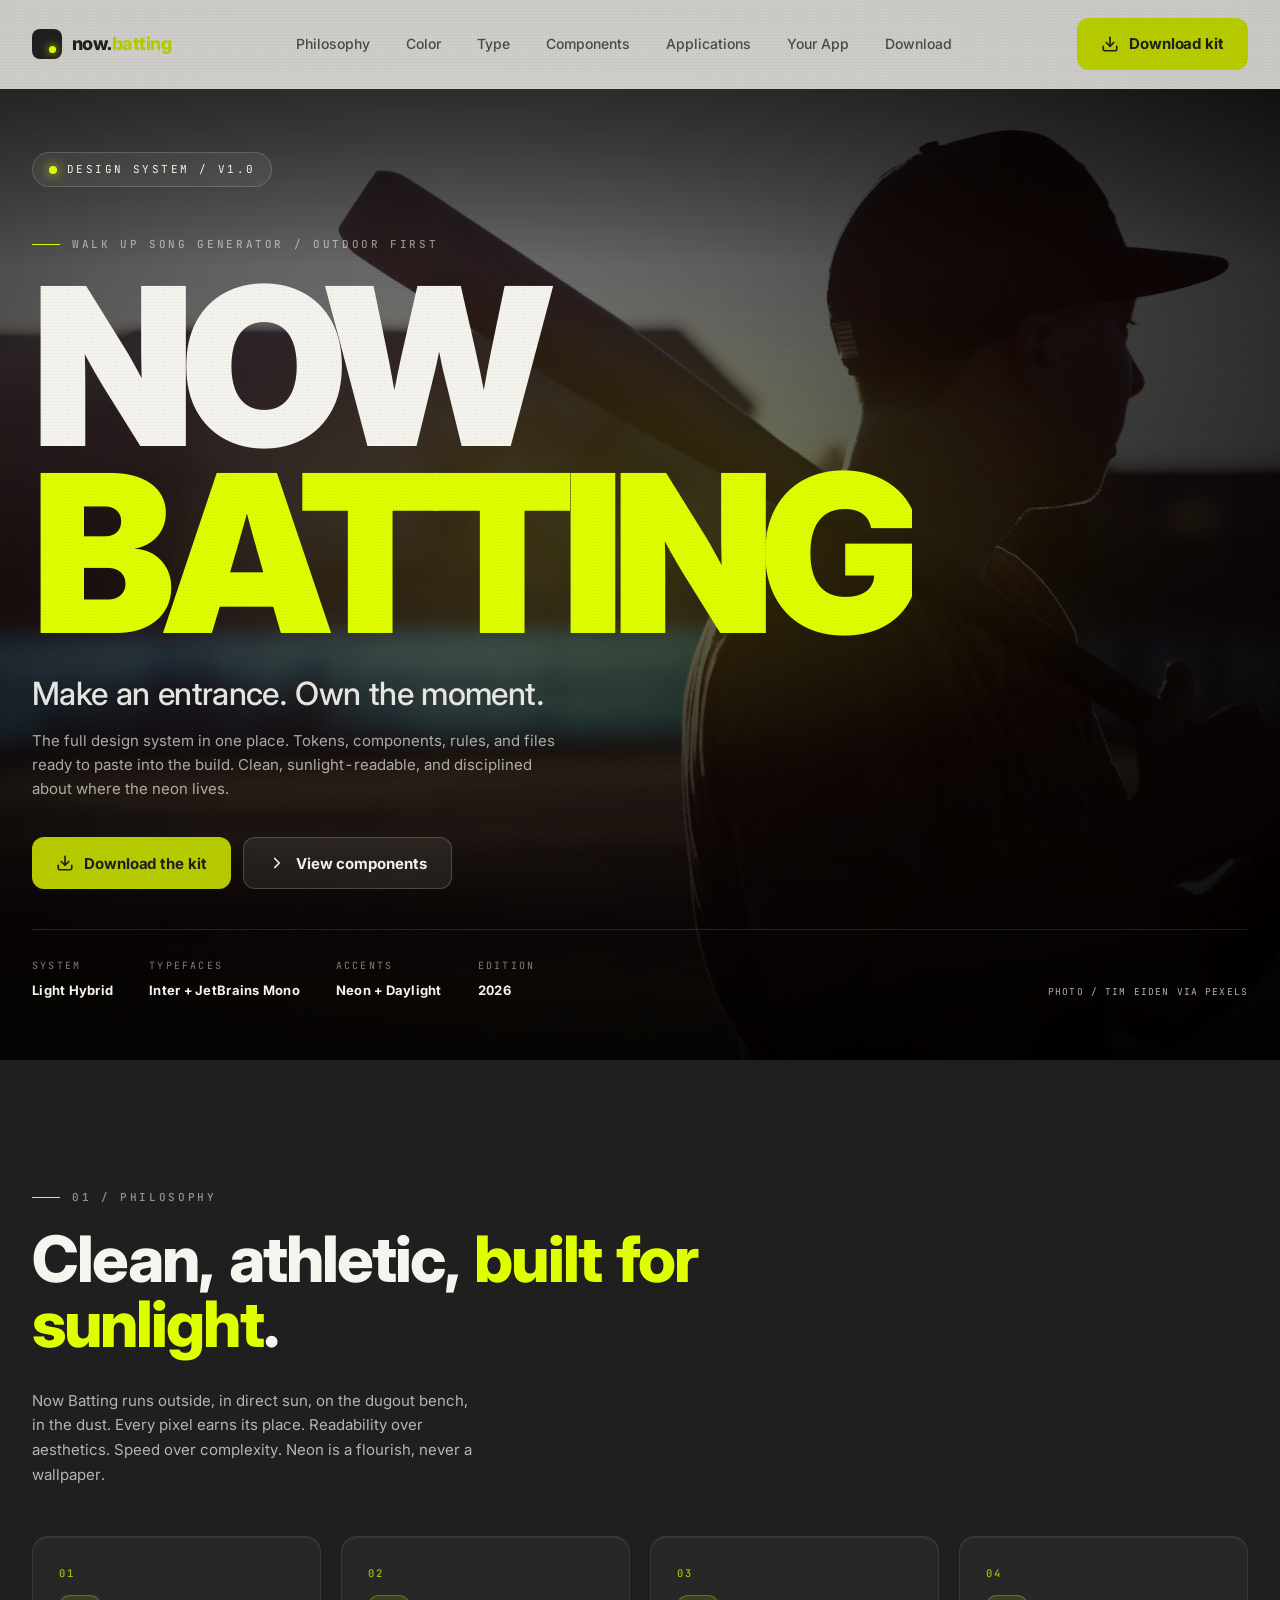
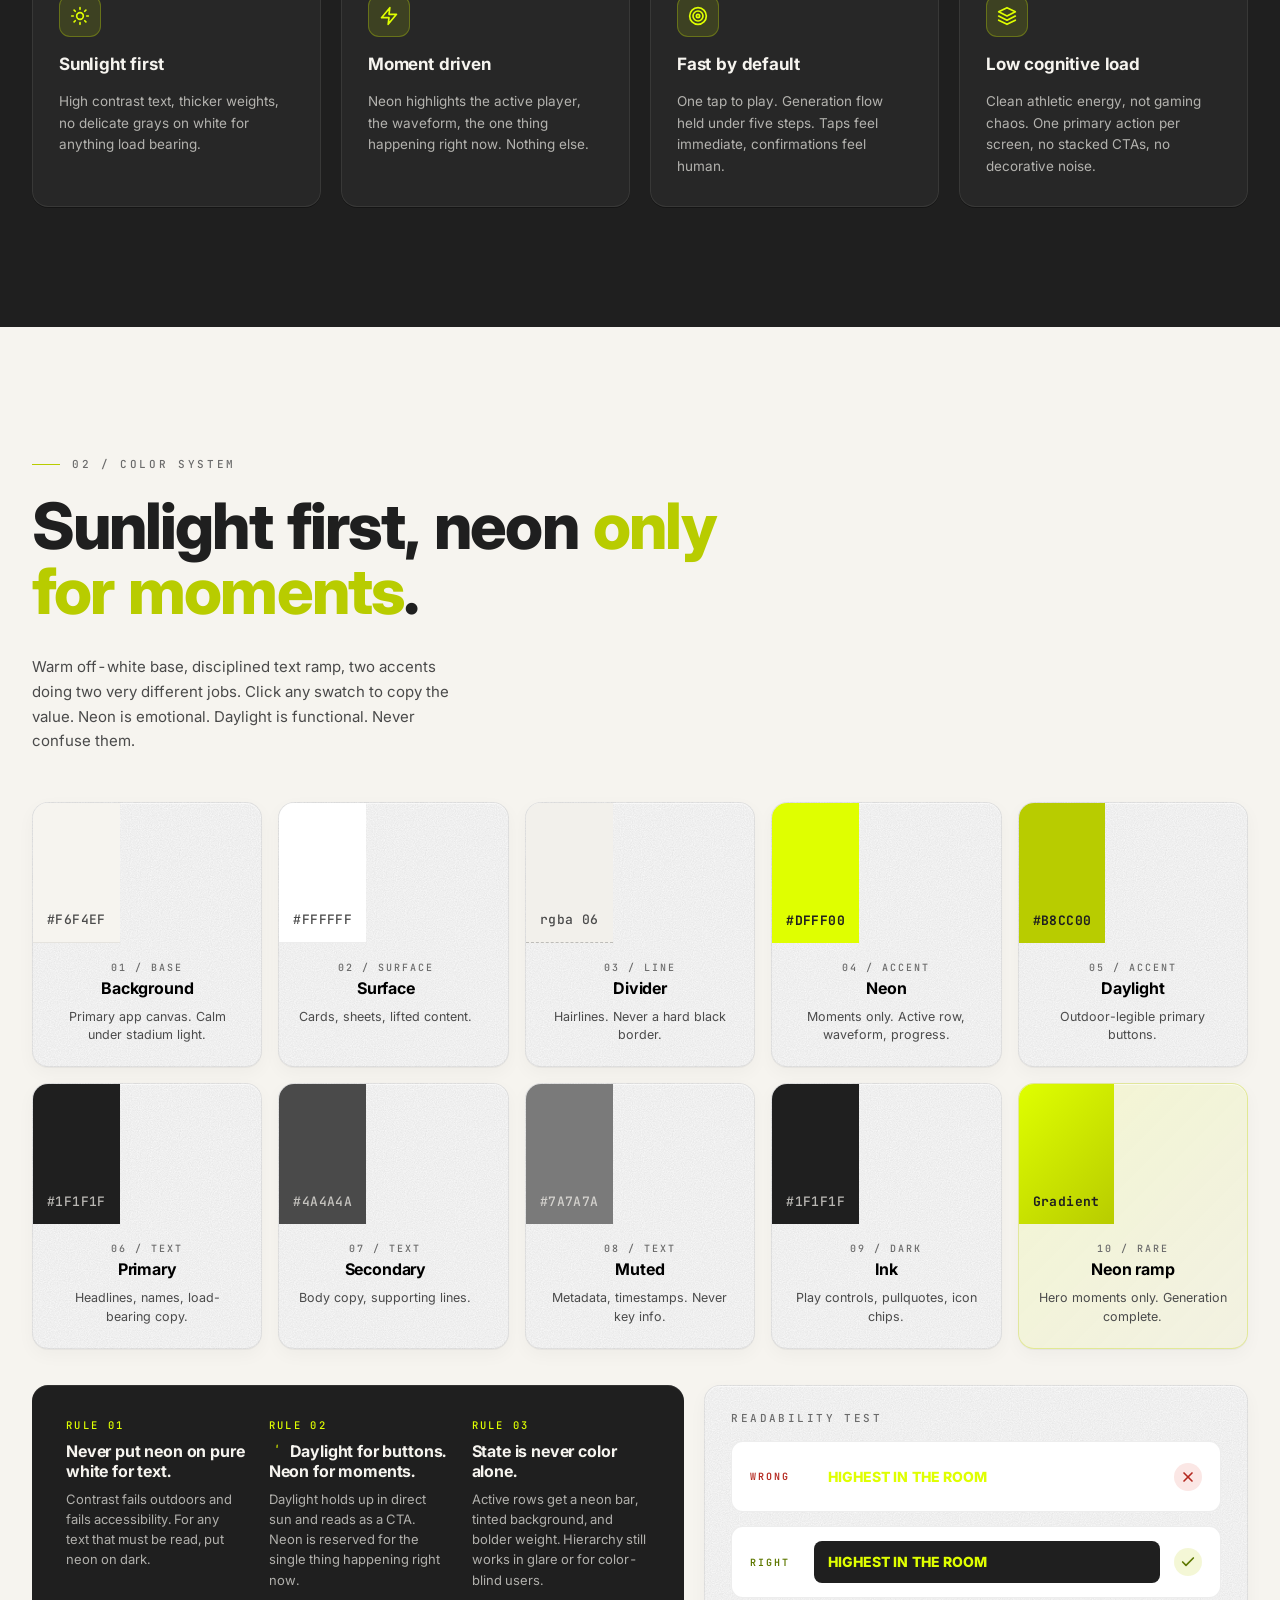
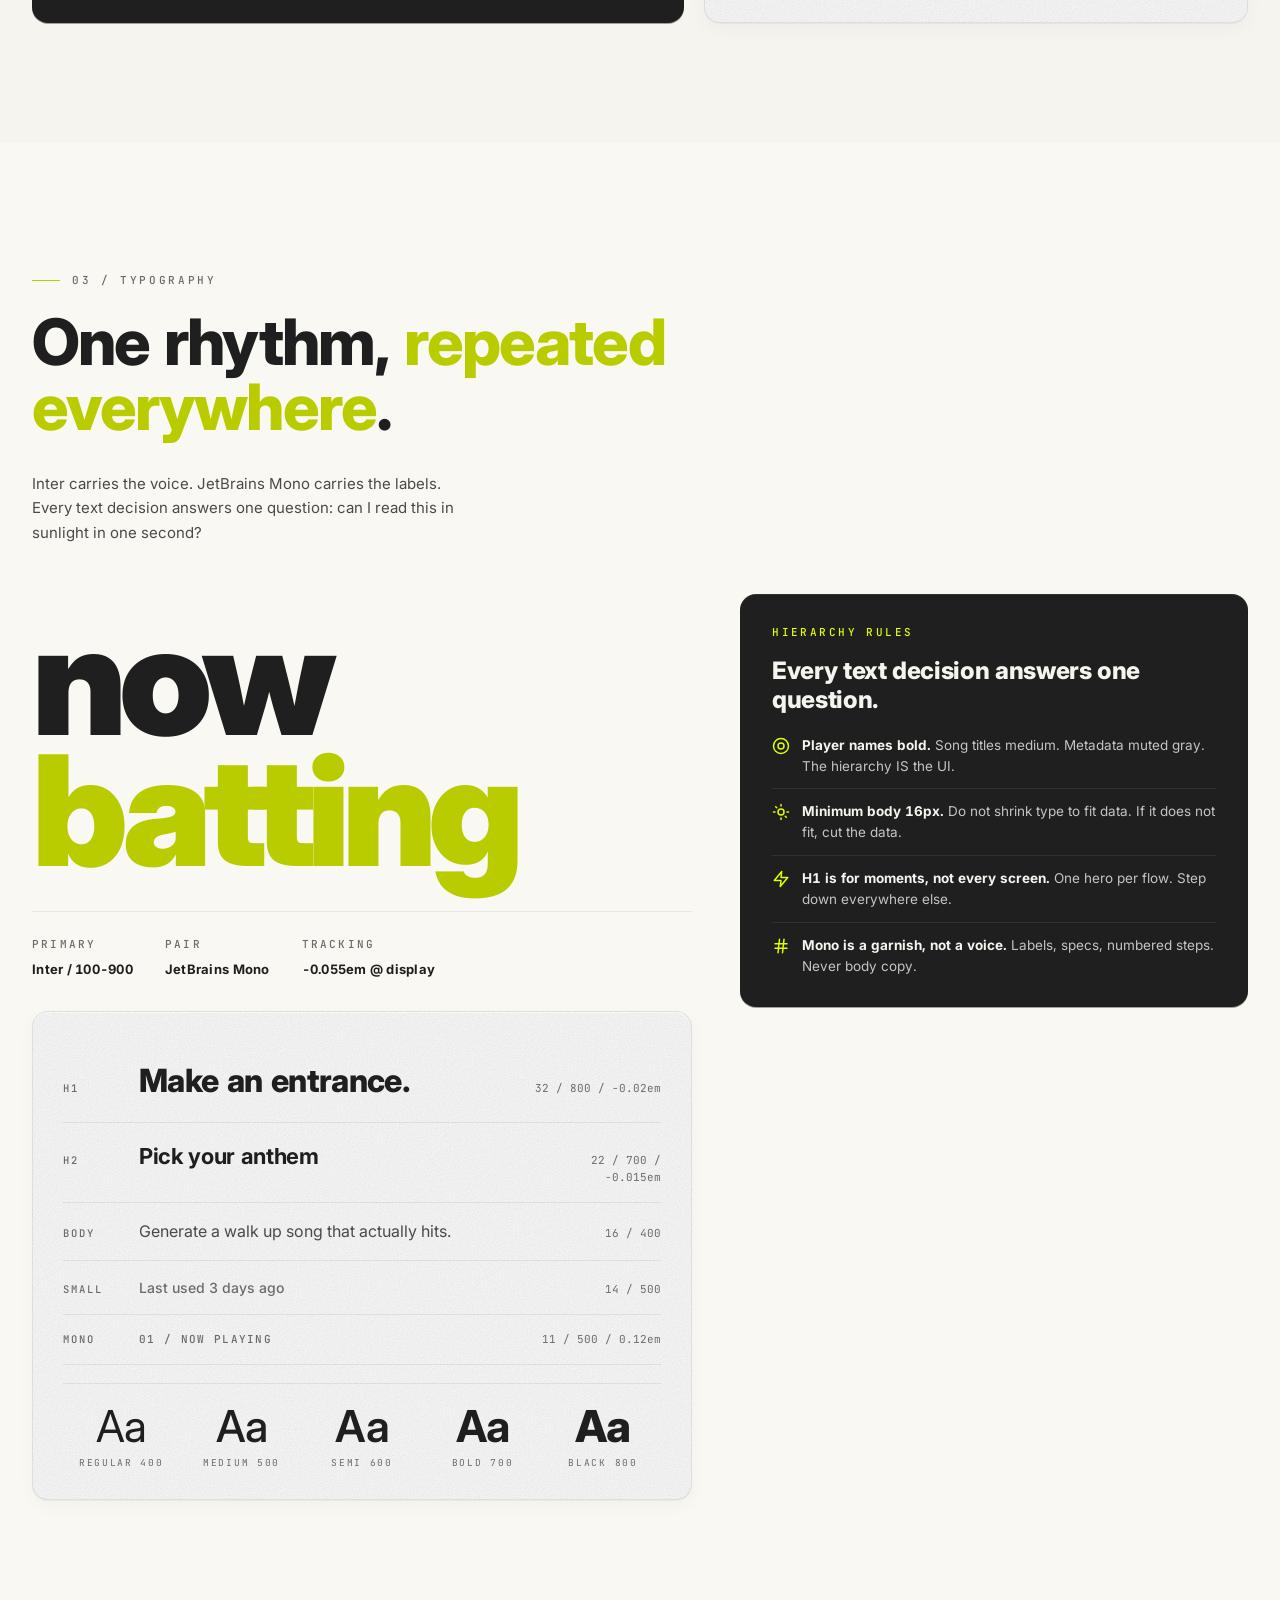
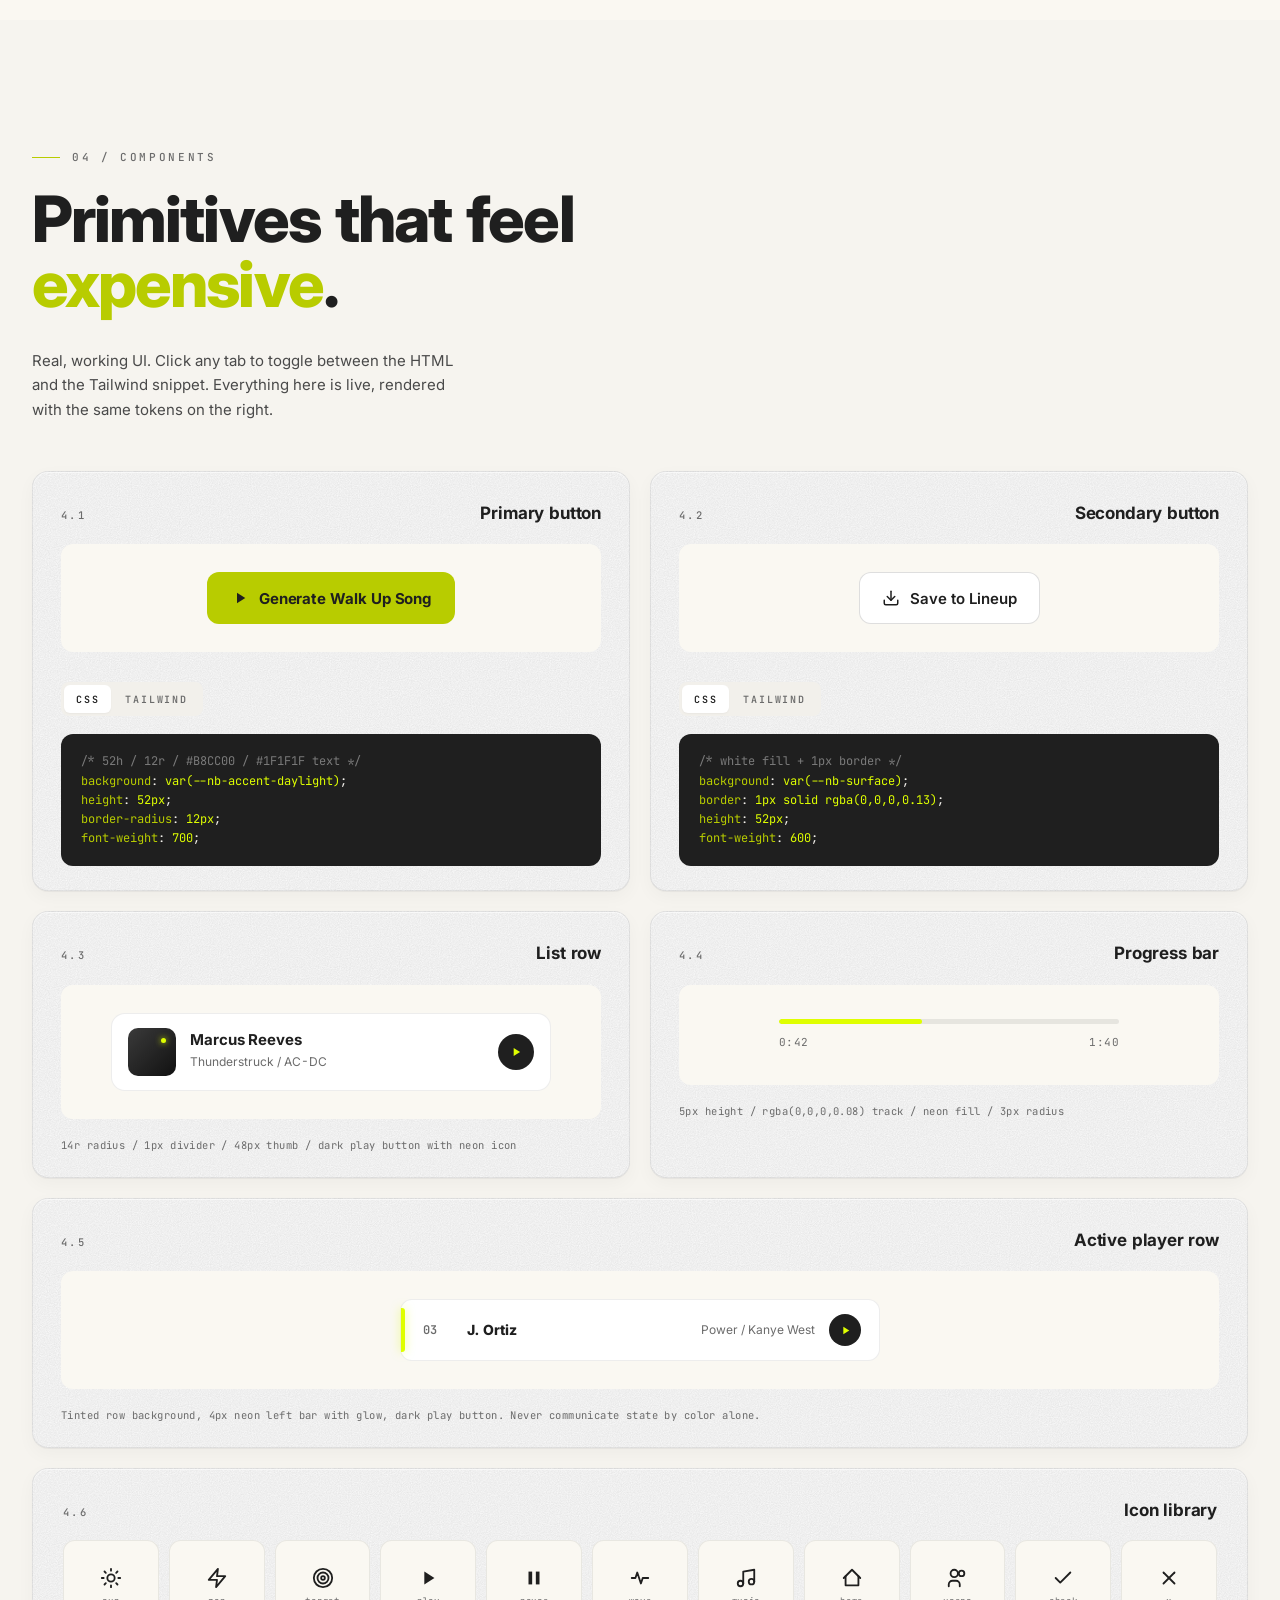
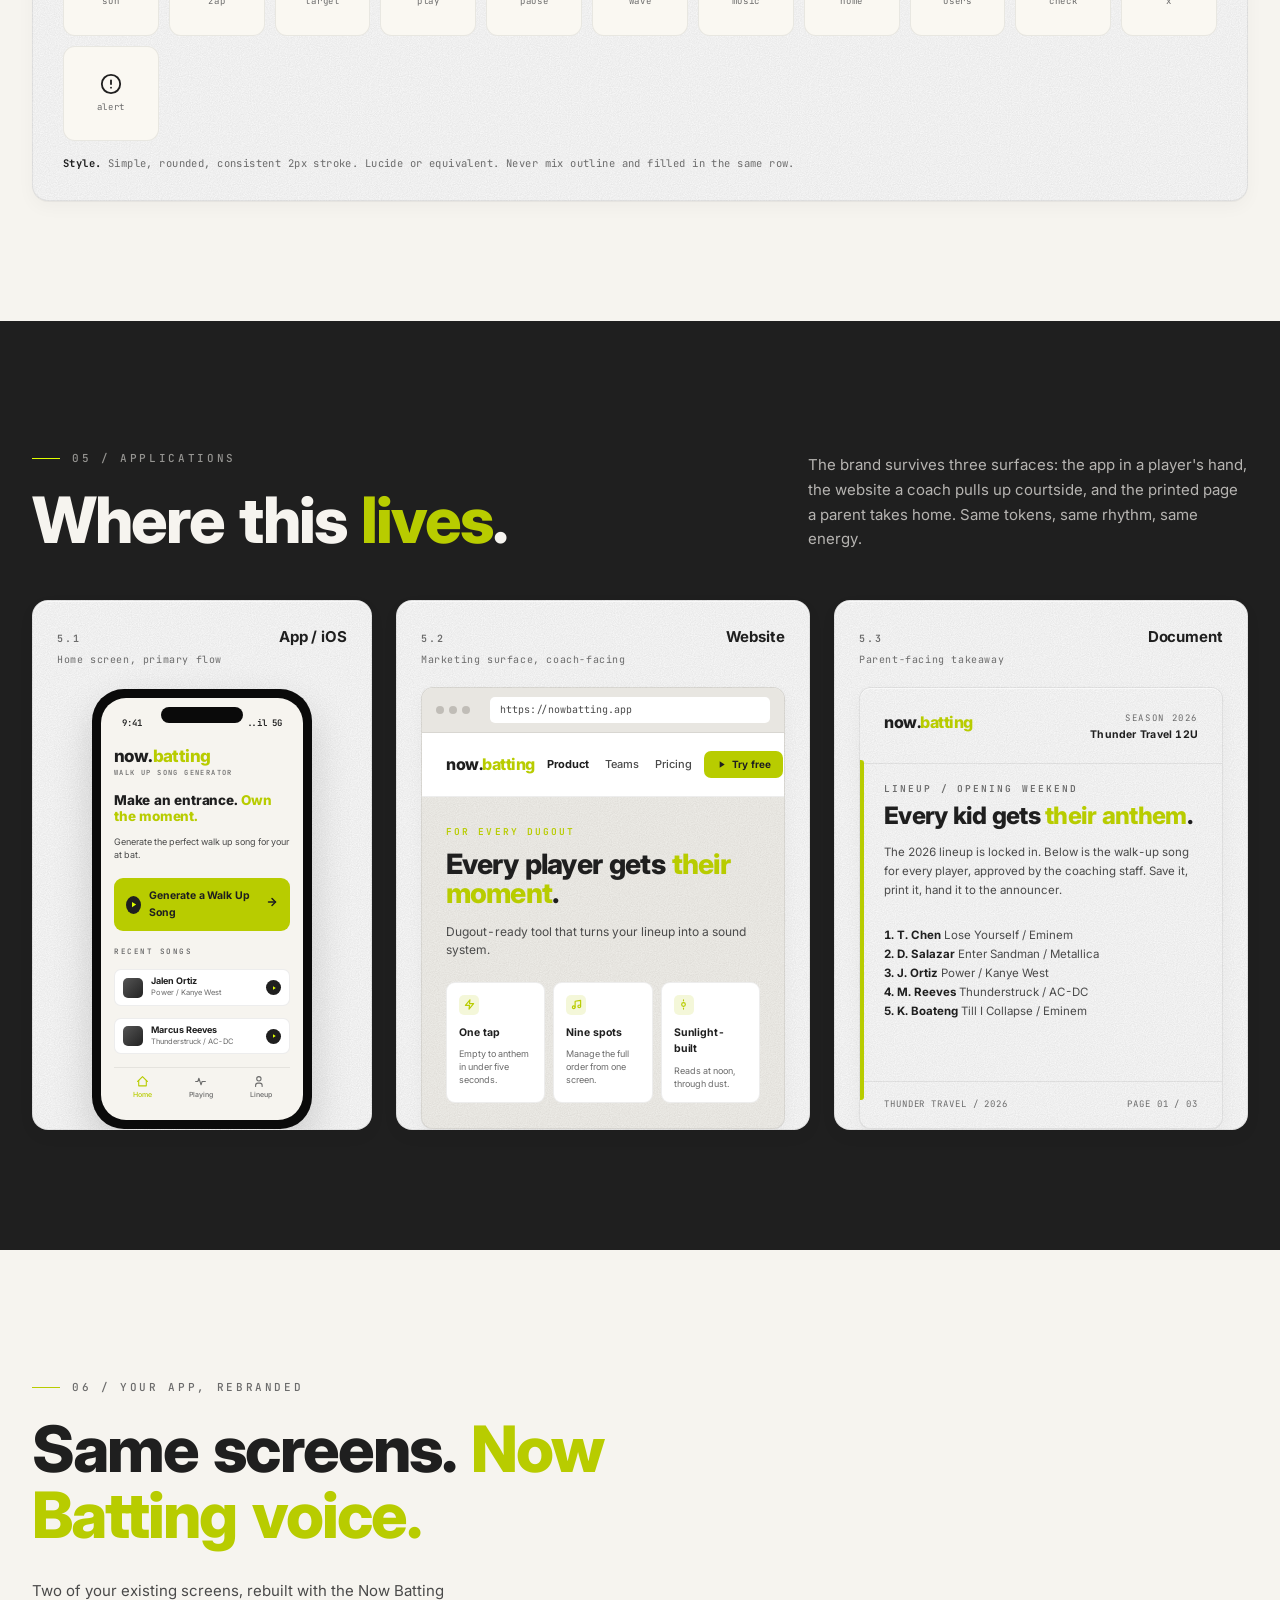
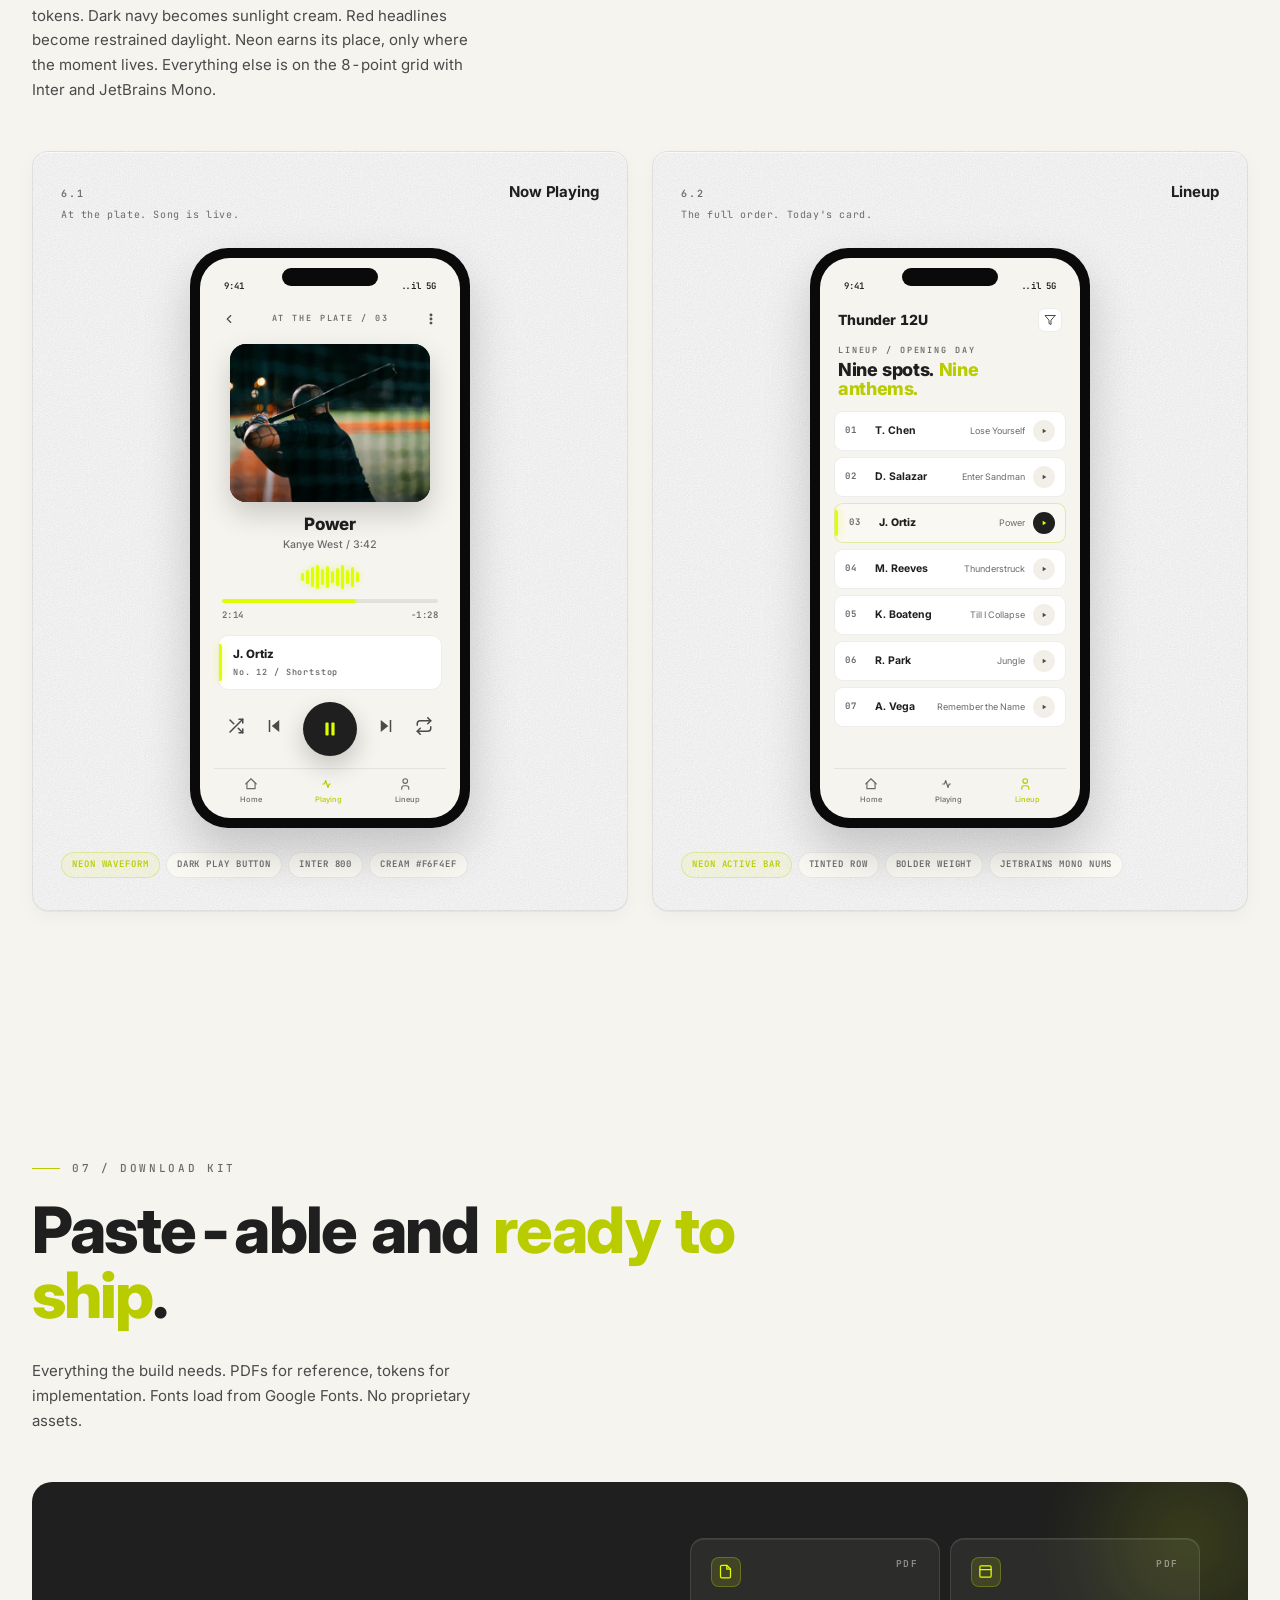
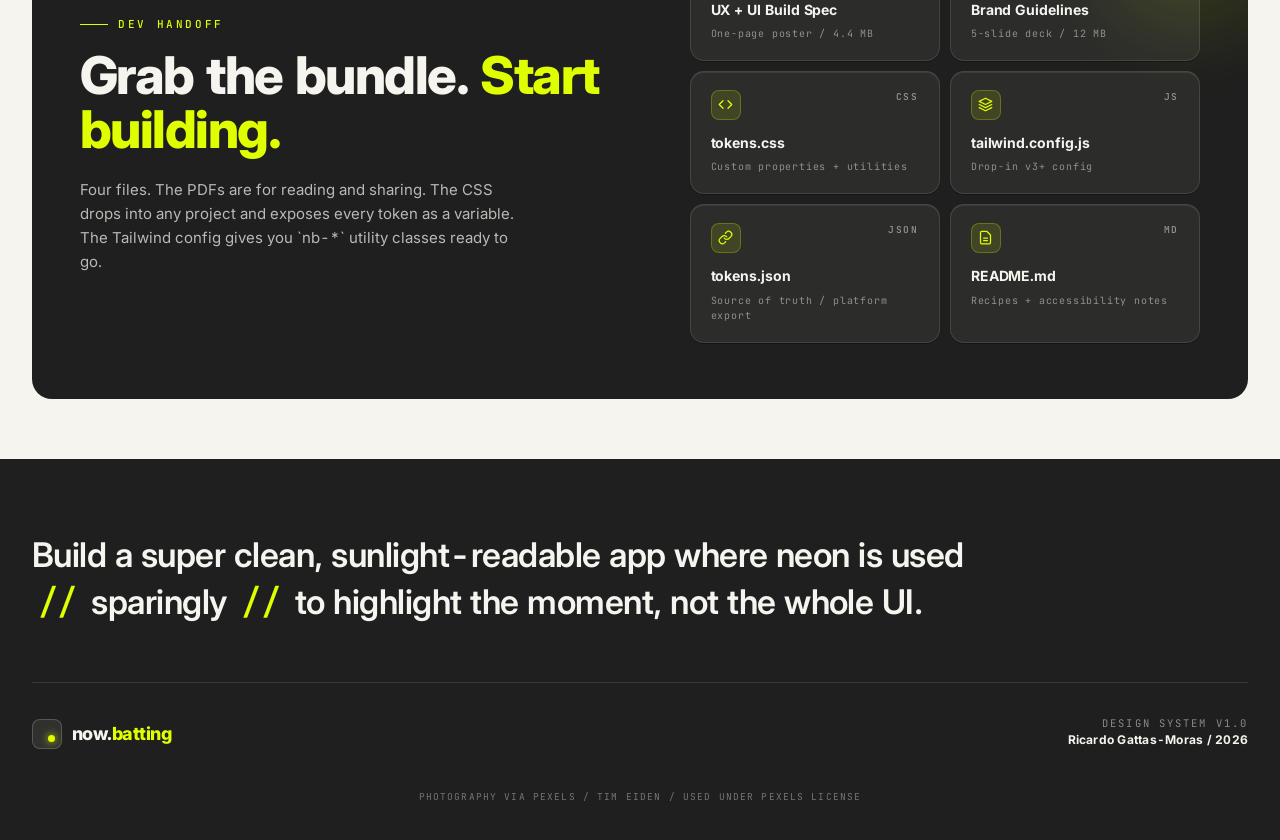
==== commit 41d79b9d: "Add subtle baseball nostalgia layer: paper cards, stadium spotlight, scoreboard numerals Co-Authored" ====
--- a/index.html
+++ b/index.html
@@ -728,6 +728,61 @@
   /* Focus visible */
   :focus-visible{outline:2px solid var(--daylight);outline-offset:3px;border-radius:6px}
   .swatch:focus-visible{outline-offset:6px}
+
+  /* =========== NOSTALGIA LAYER (cards + moment) ===========
+     Lineup-card stock on light cards. Sunlit top edge on dark
+     cards. Soft stadium-spotlight bloom behind the wordmark.
+     No new colors, no new fonts, no layout changes. */
+  :root{
+    --nb-paper:url("data:image/svg+xml;utf8,<svg xmlns='http://www.w3.org/2000/svg' width='220' height='220'><filter id='p'><feTurbulence type='fractalNoise' baseFrequency='0.9' numOctaves='2' stitchTiles='stitch'/><feColorMatrix type='luminanceToAlpha'/></filter><rect width='100%25' height='100%25' filter='url(%23p)' opacity='0.12'/></svg>");
+    --nb-edge-light:inset 0 1px 0 rgba(255,255,255,0.6), 0 1px 0 rgba(0,0,0,0.04), 0 6px 18px rgba(0,0,0,0.035);
+    --nb-edge-dark:inset 0 1px 0 rgba(246,244,239,0.08), 0 1px 0 rgba(0,0,0,0.35);
+  }
+  /* Tabular numerals throughout. Scoreboard rhythm, same fonts. */
+  html{font-feature-settings:"tnum" 1}
+
+  /* Light cards: paper grain + pressed-card edge lift */
+  .comp-card,
+  .app-card,
+  .reb-card,
+  .swatch,
+  .scale-card,
+  .icons-card,
+  .wr,
+  .doc-frame,
+  .web-frame{
+    background-image:var(--nb-paper);
+    background-size:220px 220px;
+    background-repeat:repeat;
+    box-shadow:var(--nb-edge-light);
+  }
+  /* Dark cards: sunlit top edge, no grain */
+  .phi-card,
+  .kit-file,
+  .rules-card,
+  .type-rules{
+    box-shadow:var(--nb-edge-dark);
+  }
+
+  /* =========== STADIUM SPOTLIGHT =========== */
+  .hero-headline{position:relative}
+  .hero-headline::before{
+    content:"";position:absolute;
+    left:-6%;right:-6%;top:6%;height:74%;
+    pointer-events:none;z-index:-1;
+    background:radial-gradient(55% 75% at 50% 55%, rgba(223,255,0,0.14), transparent 70%);
+    filter:blur(28px);
+    opacity:0;transform:scale(0.9);
+    animation:nbSpotlight 1400ms cubic-bezier(.2,.7,.3,1) 420ms forwards;
+  }
+  @keyframes nbSpotlight{
+    from{opacity:0;transform:scale(0.9)}
+    to  {opacity:1;transform:scale(1)}
+  }
+  /* Reduce-motion: show the glow, skip the bloom */
+  @media (prefers-reduced-motion: reduce){
+    .hero-headline::before{animation:none;opacity:1;transform:none}
+  }
 </style>
 </head>
 <body>
@@ -1219,14 +1274,14 @@
       <!-- NOW PLAYING -->
       <div class="reb-card reveal">
         <div class="reb-head"><span class="reb-num">6.1</span><span class="reb-title">Now Playing</span></div>
-        <div class="reb-sub">Batter is up, song is live</div>
+        <div class="reb-sub">At the plate. Song is live.</div>
         <div class="reb-phone" aria-label="Now Playing screen, rebranded">
           <div class="reb-screen">
             <div class="reb-notch"></div>
             <div class="reb-status"><span>9:41</span><span>..il 5G</span></div>
             <div class="np-top">
               <span class="ic" aria-hidden="true"><svg viewBox="0 0 24 24" fill="none" stroke="currentColor" stroke-linecap="round" stroke-linejoin="round"><polyline points="15 18 9 12 15 6"/></svg></span>
-              <span class="np-eyb">Now Playing / 03</span>
+              <span class="np-eyb">At the Plate / 03</span>
               <span class="ic" aria-hidden="true"><svg viewBox="0 0 24 24" fill="none" stroke="currentColor" stroke-linecap="round" stroke-linejoin="round"><circle cx="12" cy="5" r="1.5"/><circle cx="12" cy="12" r="1.5"/><circle cx="12" cy="19" r="1.5"/></svg></span>
             </div>
             <div class="np-art">
@@ -1275,7 +1330,7 @@
       <!-- LINEUP -->
       <div class="reb-card reveal">
         <div class="reb-head"><span class="reb-num">6.2</span><span class="reb-title">Lineup</span></div>
-        <div class="reb-sub">The full order, one active batter</div>
+        <div class="reb-sub">The full order. Today's card.</div>
         <div class="reb-phone" aria-label="Lineup screen, rebranded">
           <div class="reb-screen">
             <div class="reb-notch"></div>
@@ -1403,10 +1458,13 @@
 
 <script>
   // ============ WORDMARK REVEAL ============
+  // Hold a beat before the announcement. The pause is the nostalgia.
   window.addEventListener('load', () => {
-    requestAnimationFrame(() => {
+    const reduced = window.matchMedia('(prefers-reduced-motion: reduce)').matches;
+    const delay = reduced ? 0 : 260;
+    setTimeout(() => {
       document.getElementById('wordmark').classList.add('revealed');
-    });
+    }, delay);
   });
 
   // ============ MAGNETIC HERO CTAs (desktop only) ============
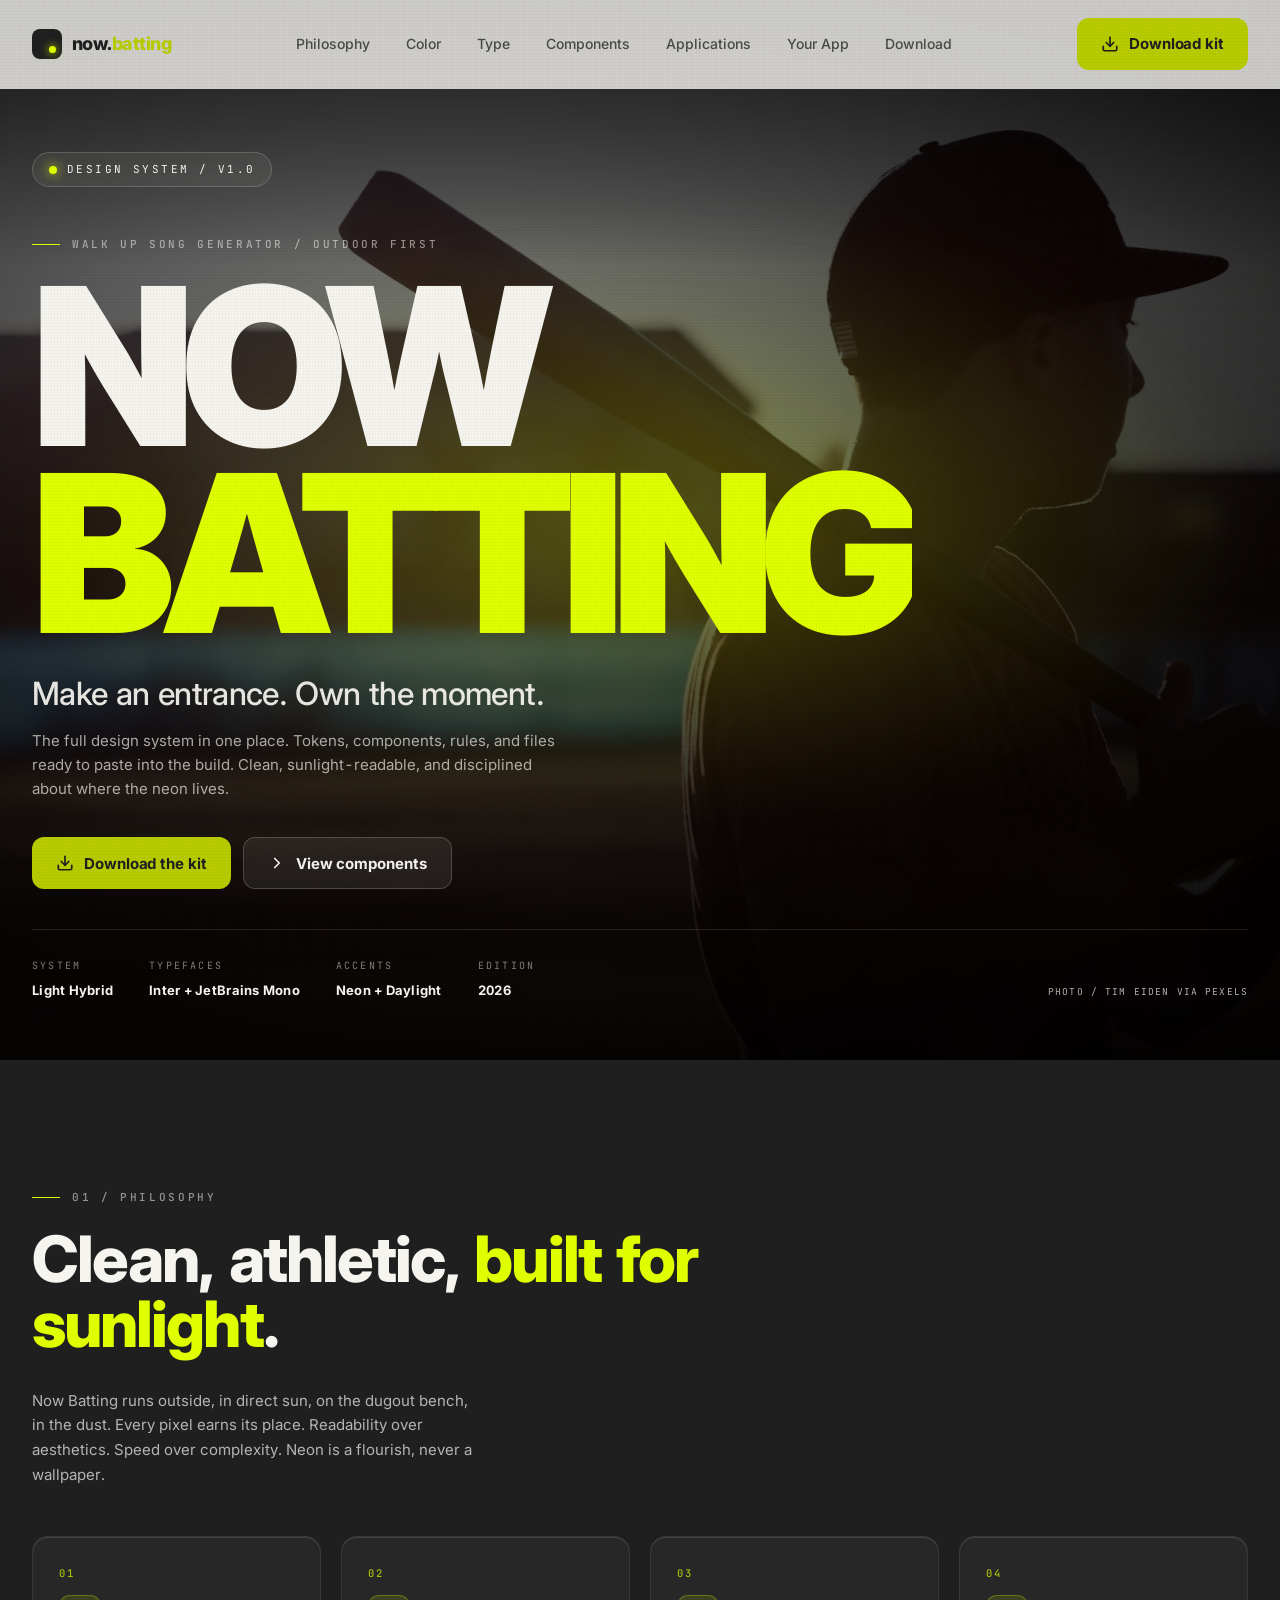
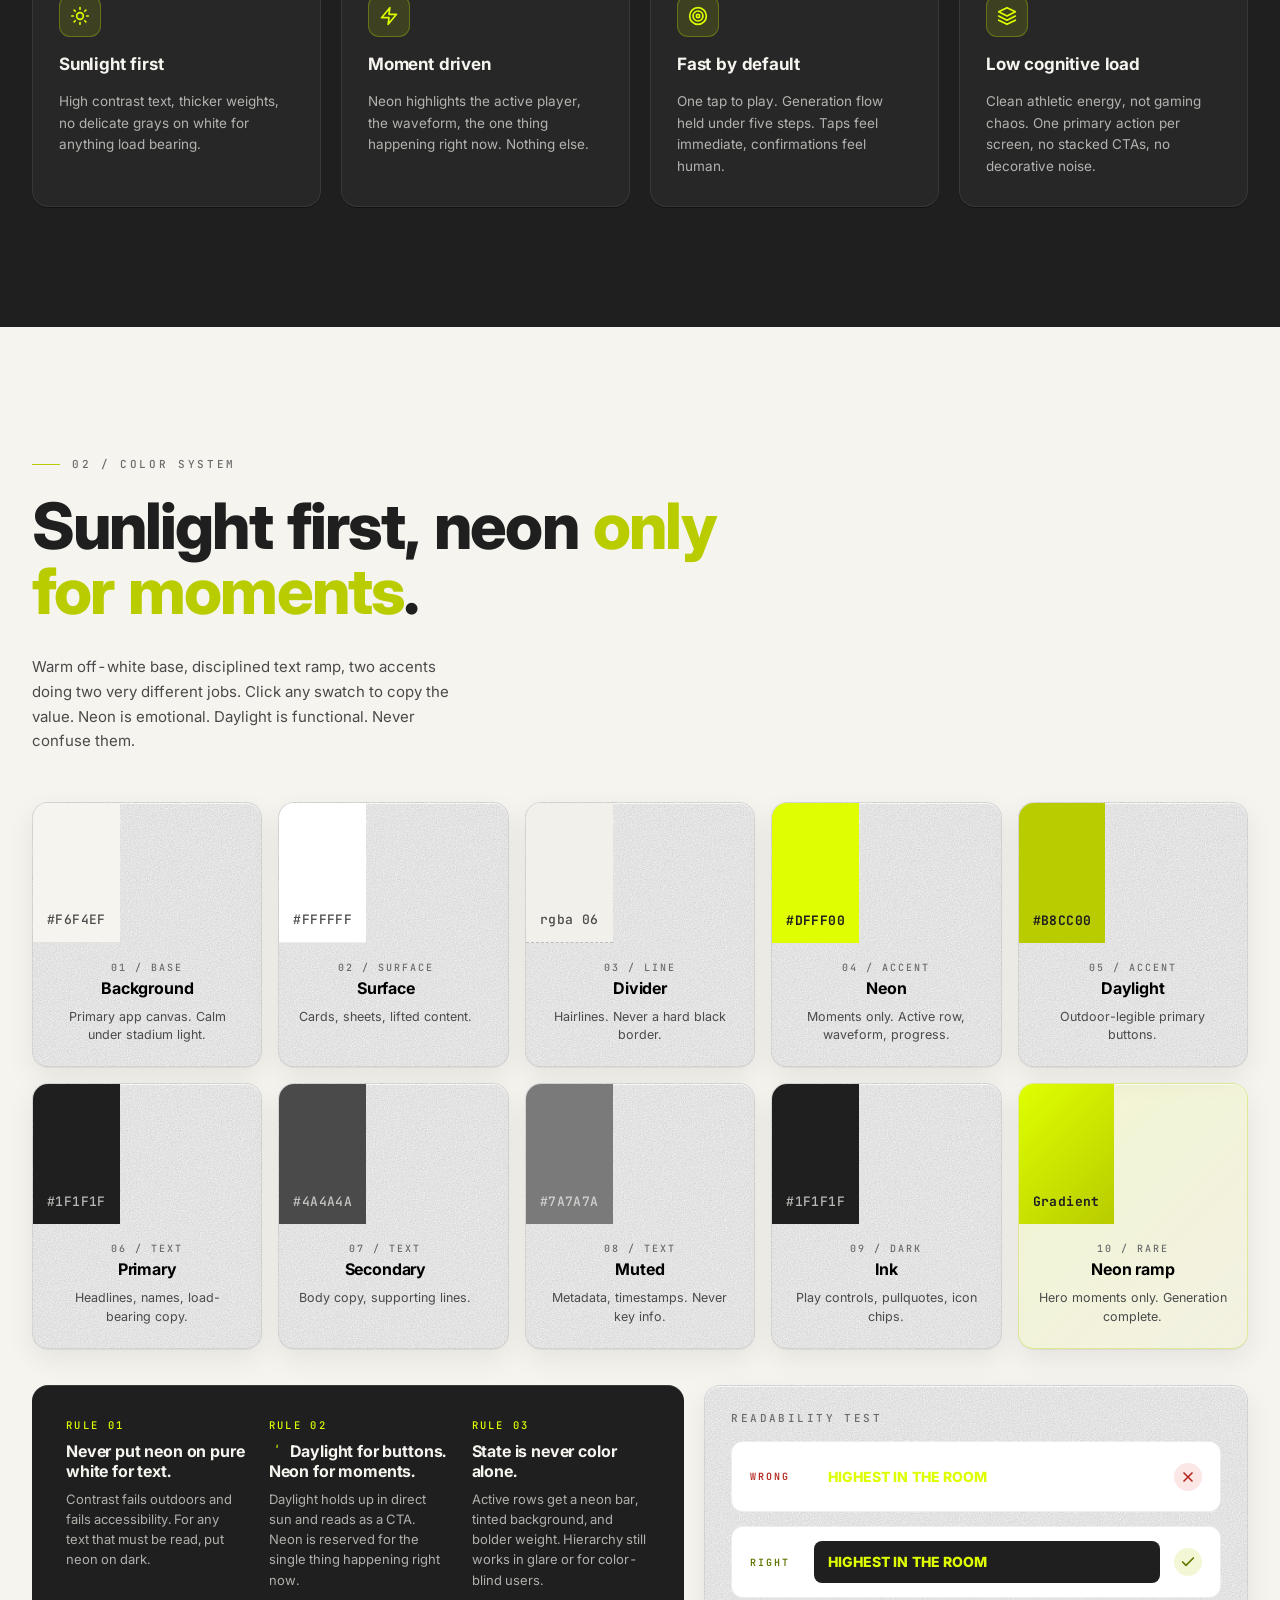
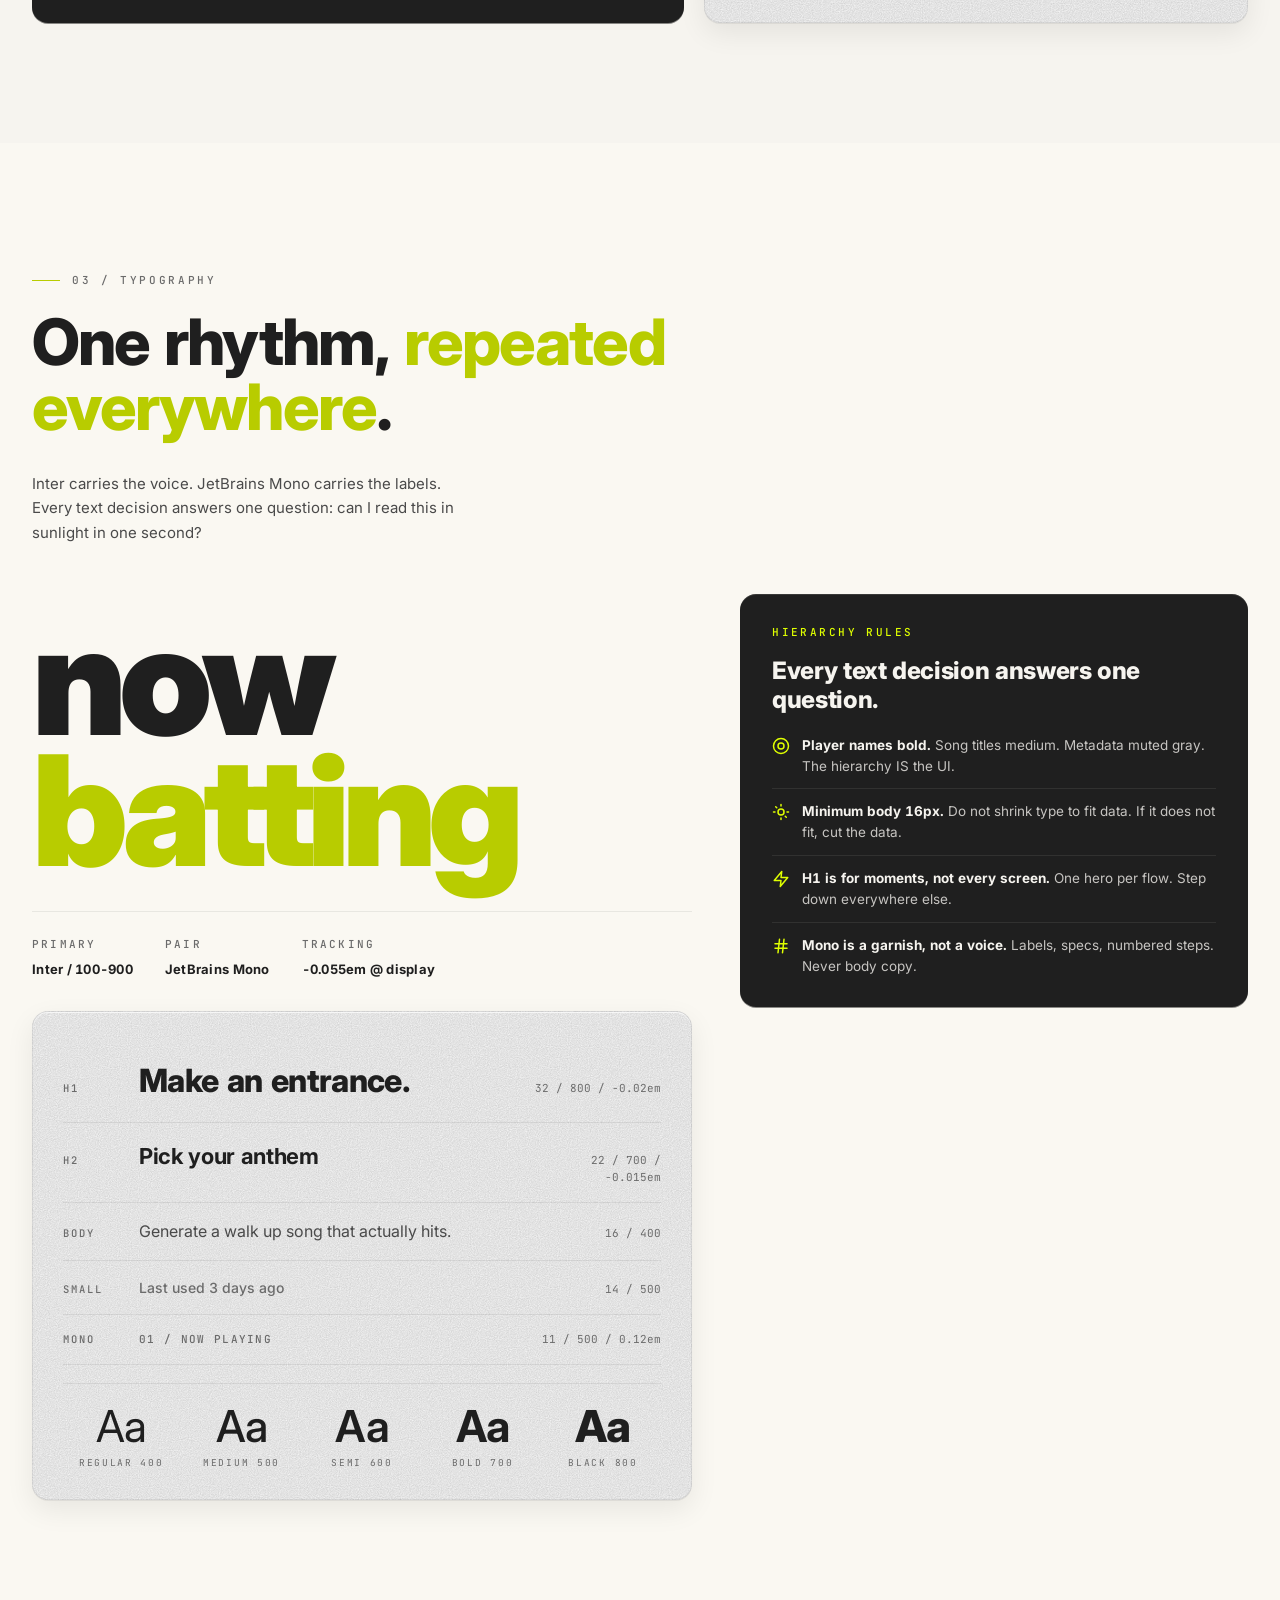
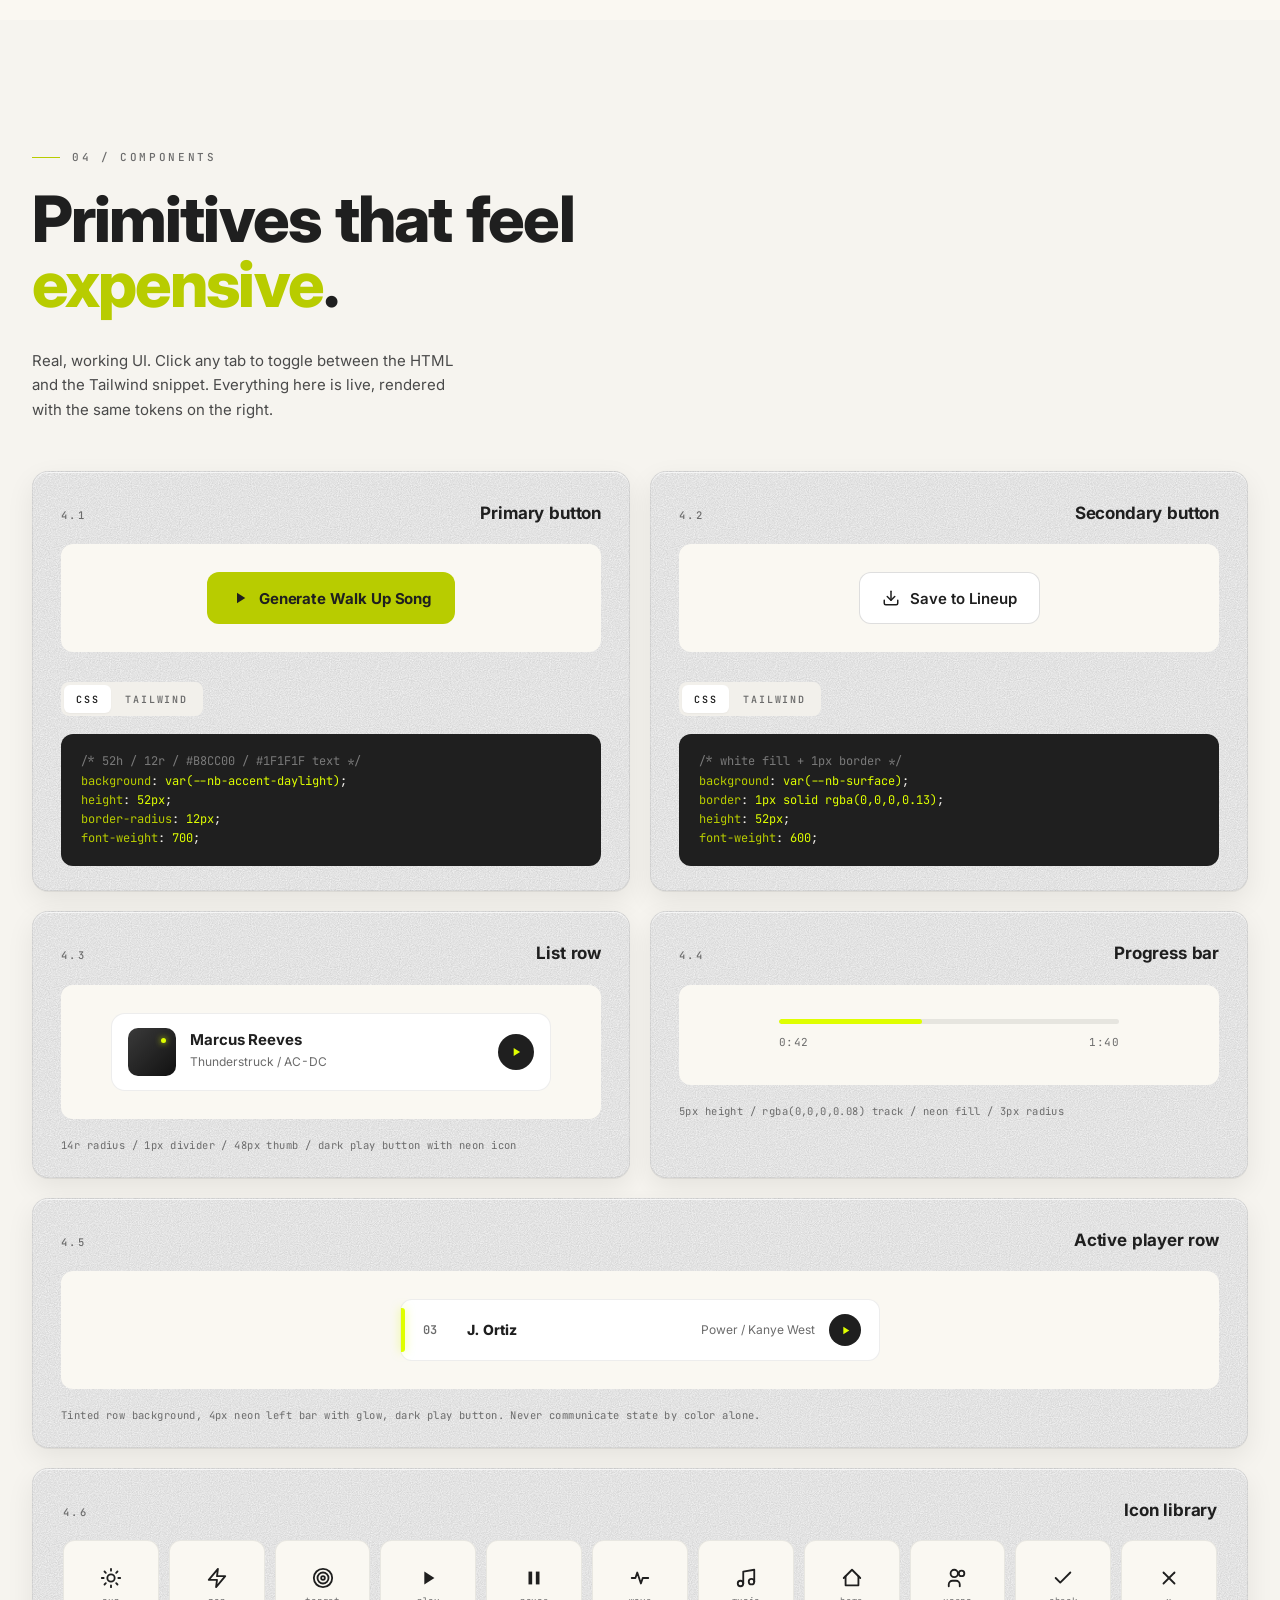
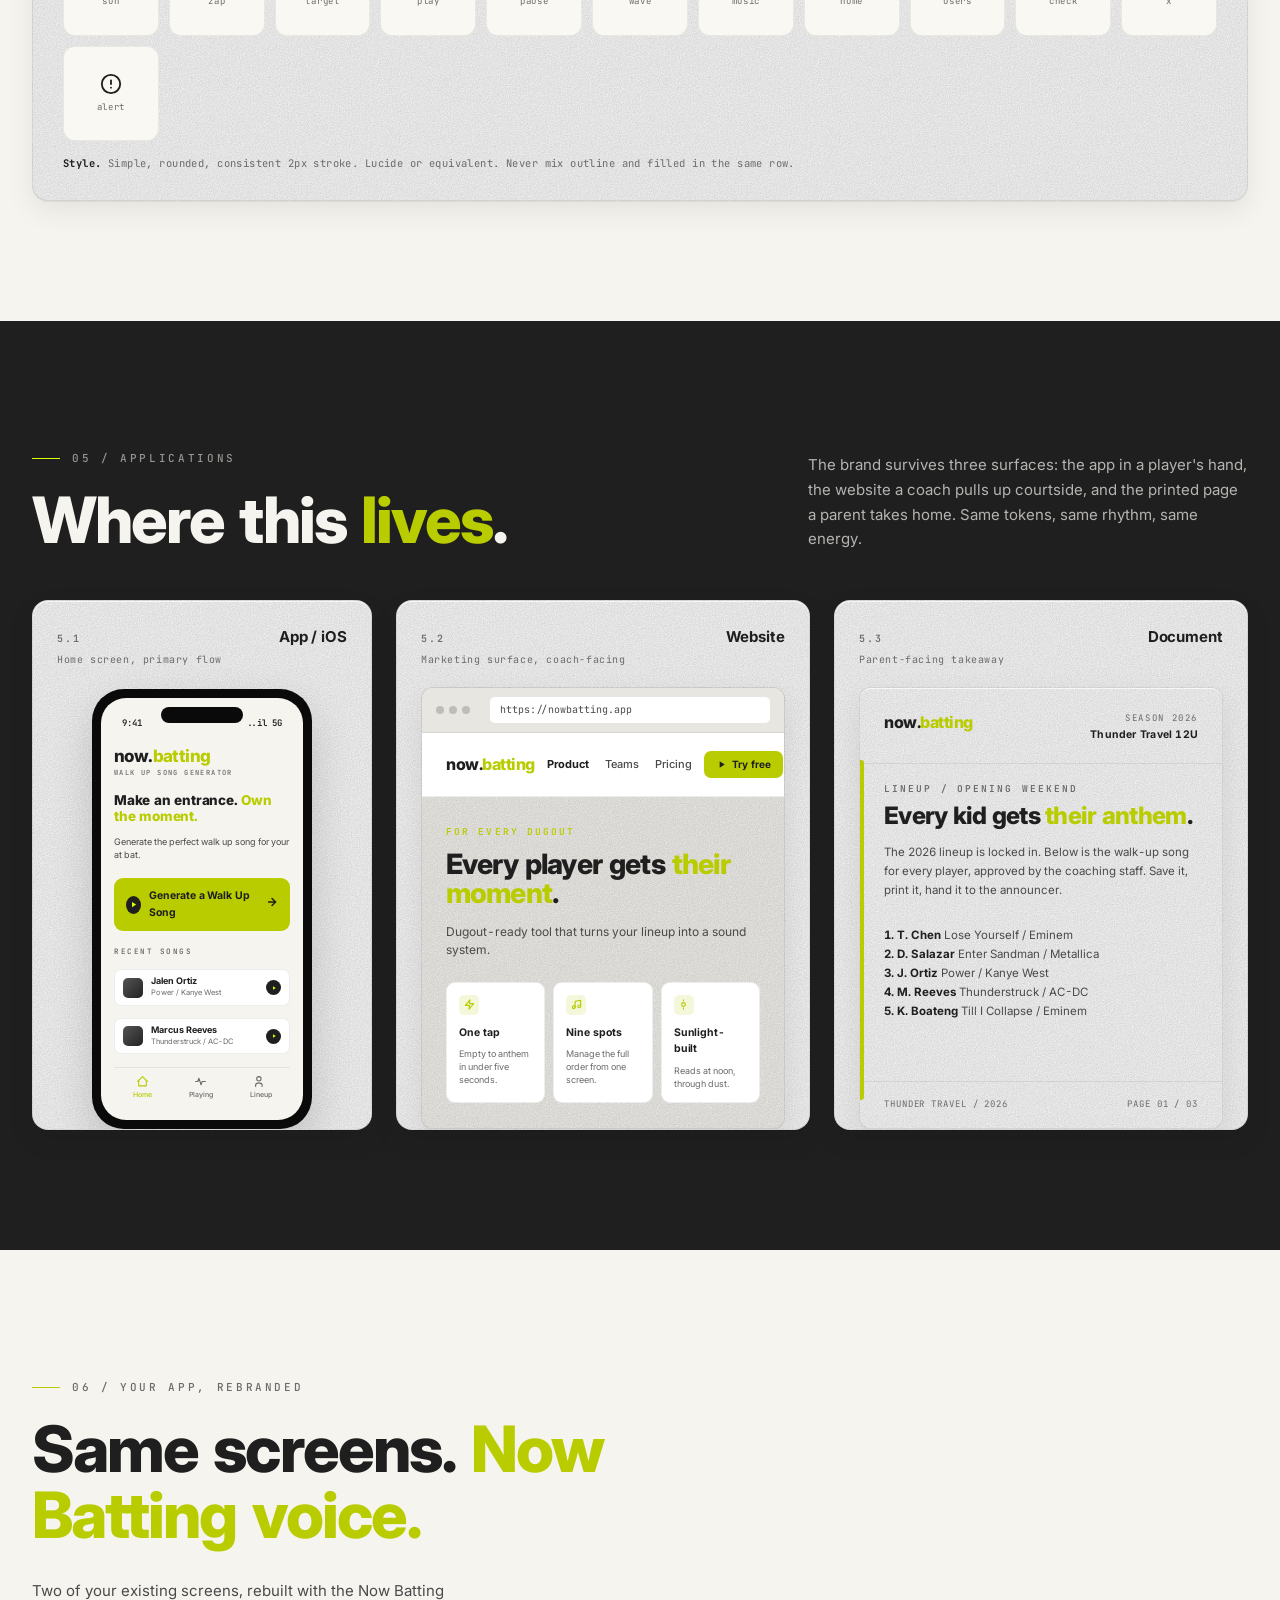
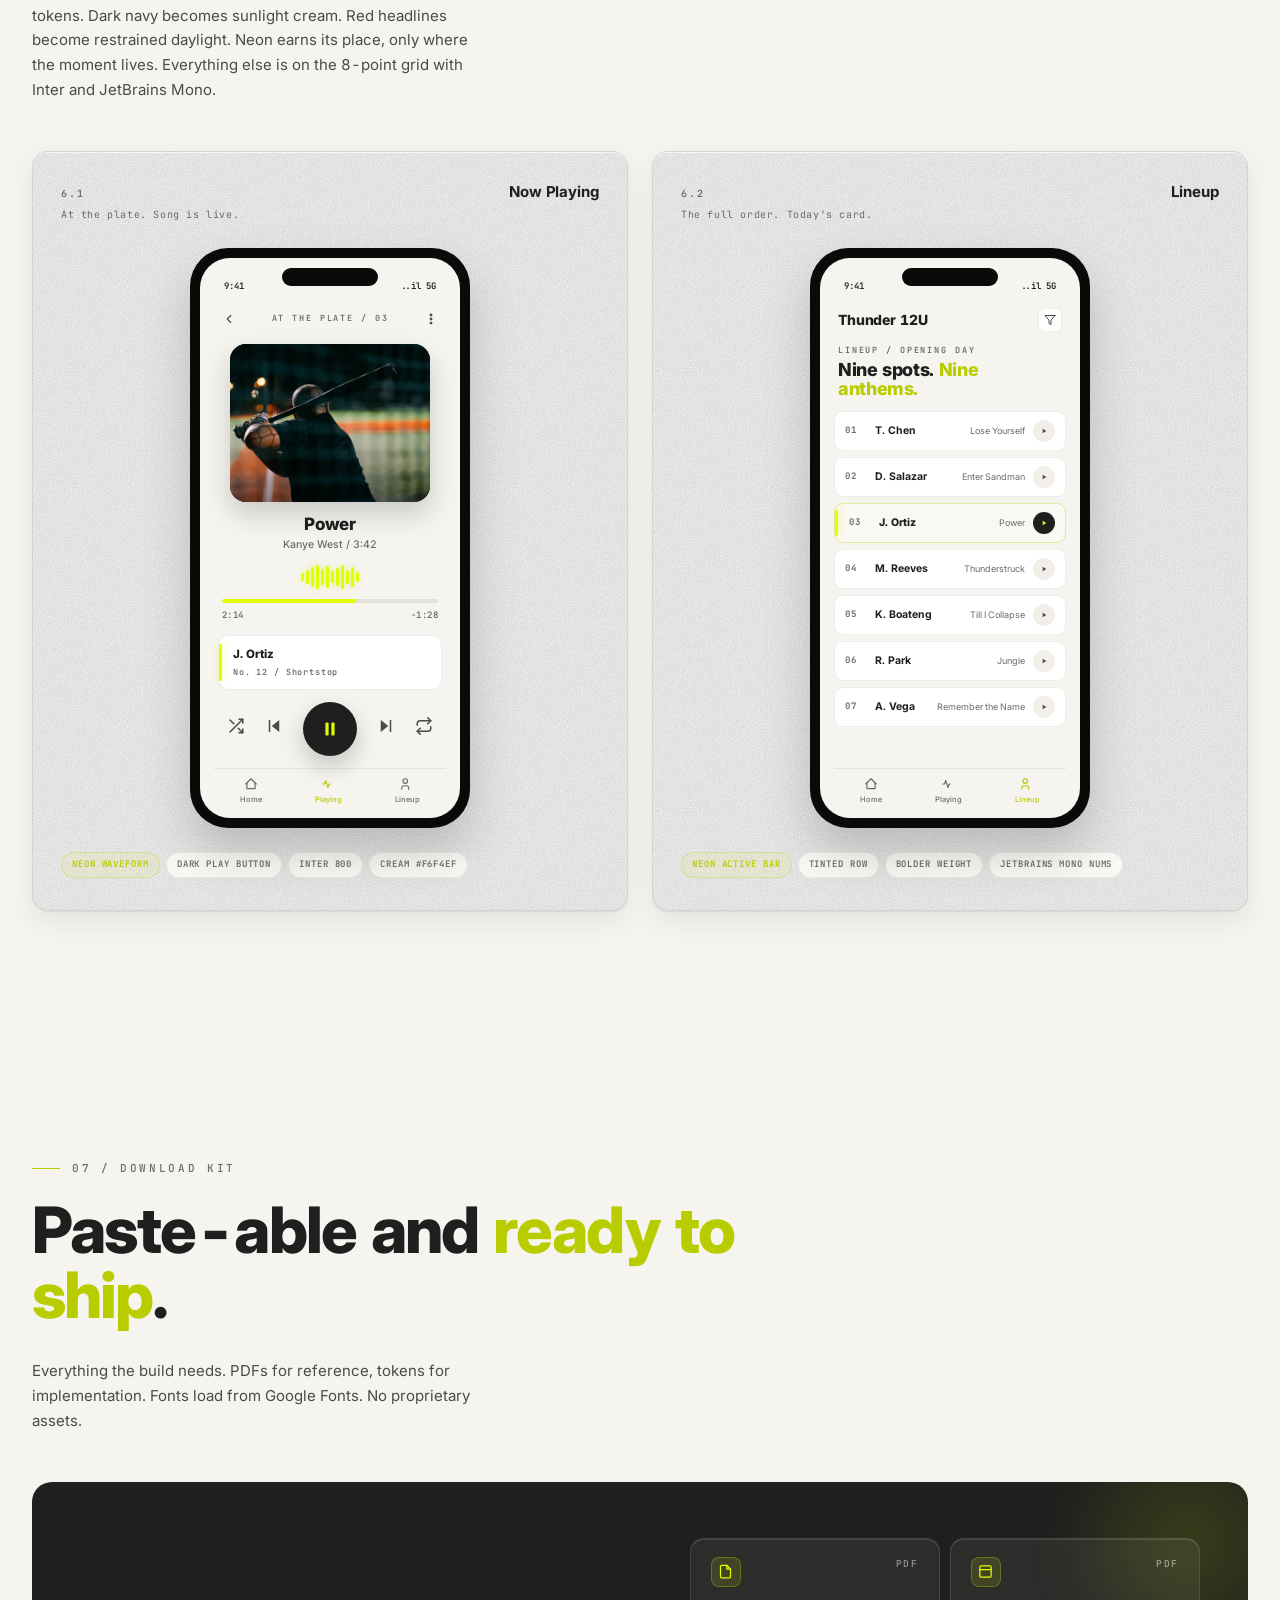
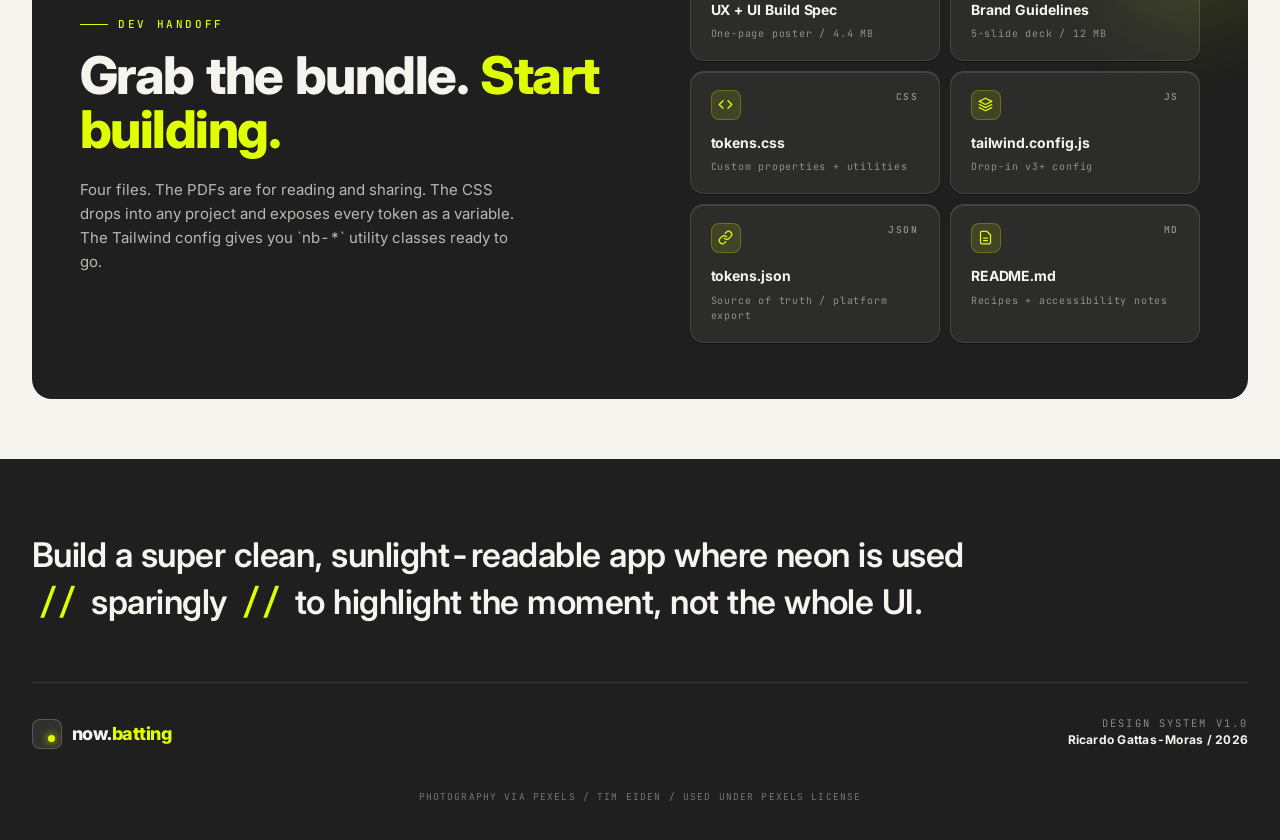
==== commit f31ef4ca: "Bump nostalgia layer visibility: stronger paper grain, clearer card lift, brighter spotlight Initial" ====
--- a/index.html
+++ b/index.html
@@ -734,9 +734,9 @@
      cards. Soft stadium-spotlight bloom behind the wordmark.
      No new colors, no new fonts, no layout changes. */
   :root{
-    --nb-paper:url("data:image/svg+xml;utf8,<svg xmlns='http://www.w3.org/2000/svg' width='220' height='220'><filter id='p'><feTurbulence type='fractalNoise' baseFrequency='0.9' numOctaves='2' stitchTiles='stitch'/><feColorMatrix type='luminanceToAlpha'/></filter><rect width='100%25' height='100%25' filter='url(%23p)' opacity='0.12'/></svg>");
-    --nb-edge-light:inset 0 1px 0 rgba(255,255,255,0.6), 0 1px 0 rgba(0,0,0,0.04), 0 6px 18px rgba(0,0,0,0.035);
-    --nb-edge-dark:inset 0 1px 0 rgba(246,244,239,0.08), 0 1px 0 rgba(0,0,0,0.35);
+    --nb-paper:url("data:image/svg+xml;utf8,<svg xmlns='http://www.w3.org/2000/svg' width='220' height='220'><filter id='p'><feTurbulence type='fractalNoise' baseFrequency='0.9' numOctaves='2' stitchTiles='stitch'/><feColorMatrix type='luminanceToAlpha'/></filter><rect width='100%25' height='100%25' filter='url(%23p)' opacity='0.22'/></svg>");
+    --nb-edge-light:inset 0 1px 0 rgba(255,255,255,0.7), 0 1px 0 rgba(0,0,0,0.06), 0 10px 28px rgba(0,0,0,0.075);
+    --nb-edge-dark:inset 0 1px 0 rgba(246,244,239,0.12), 0 1px 0 rgba(0,0,0,0.45);
   }
   /* Tabular numerals throughout. Scoreboard rhythm, same fonts. */
   html{font-feature-settings:"tnum" 1}
@@ -768,12 +768,12 @@
   .hero-headline{position:relative}
   .hero-headline::before{
     content:"";position:absolute;
-    left:-6%;right:-6%;top:6%;height:74%;
+    left:-10%;right:-10%;top:2%;height:82%;
     pointer-events:none;z-index:-1;
-    background:radial-gradient(55% 75% at 50% 55%, rgba(223,255,0,0.14), transparent 70%);
-    filter:blur(28px);
-    opacity:0;transform:scale(0.9);
-    animation:nbSpotlight 1400ms cubic-bezier(.2,.7,.3,1) 420ms forwards;
+    background:radial-gradient(60% 78% at 50% 52%, rgba(223,255,0,0.28), rgba(223,255,0,0.08) 45%, transparent 72%);
+    filter:blur(36px);
+    opacity:0;transform:scale(0.88);
+    animation:nbSpotlight 1600ms cubic-bezier(.2,.7,.3,1) 480ms forwards;
   }
   @keyframes nbSpotlight{
     from{opacity:0;transform:scale(0.9)}
@@ -1461,7 +1461,7 @@
   // Hold a beat before the announcement. The pause is the nostalgia.
   window.addEventListener('load', () => {
     const reduced = window.matchMedia('(prefers-reduced-motion: reduce)').matches;
-    const delay = reduced ? 0 : 260;
+    const delay = reduced ? 0 : 480;
     setTimeout(() => {
       document.getElementById('wordmark').classList.add('revealed');
     }, delay);
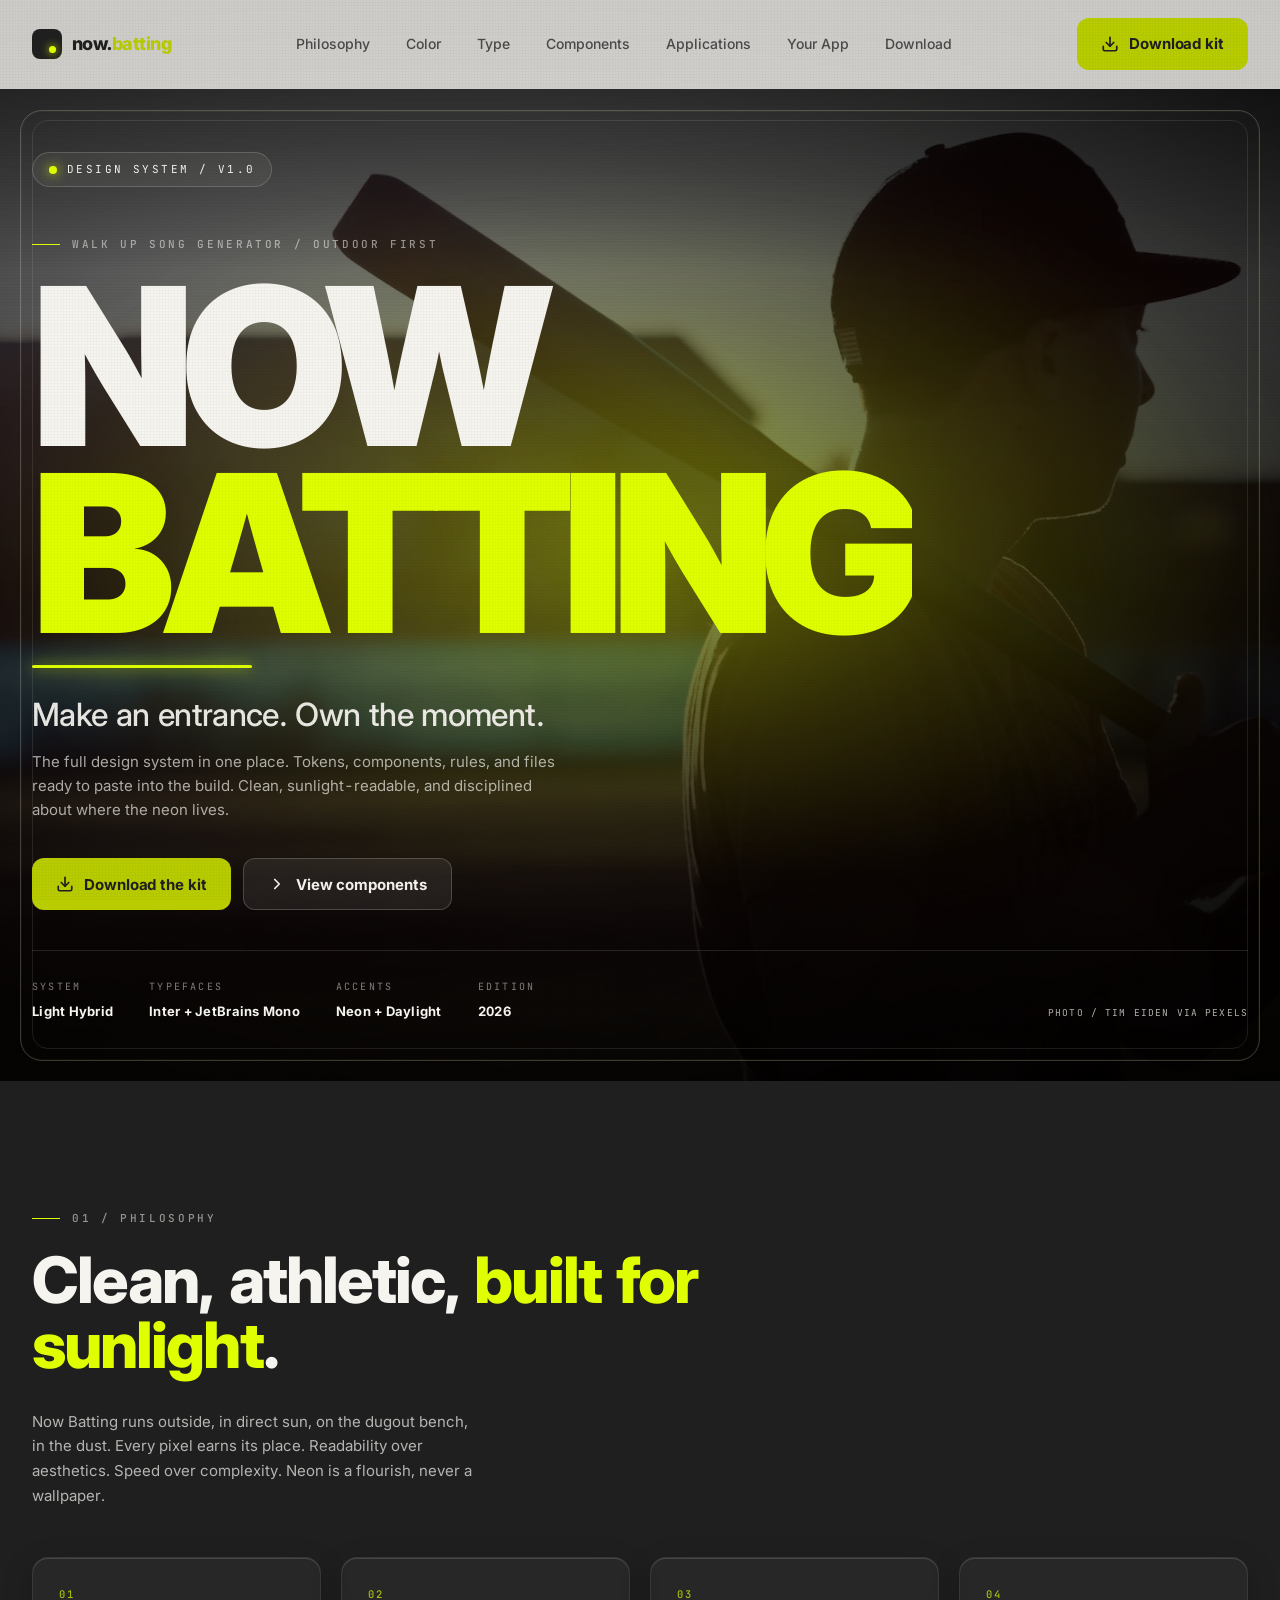
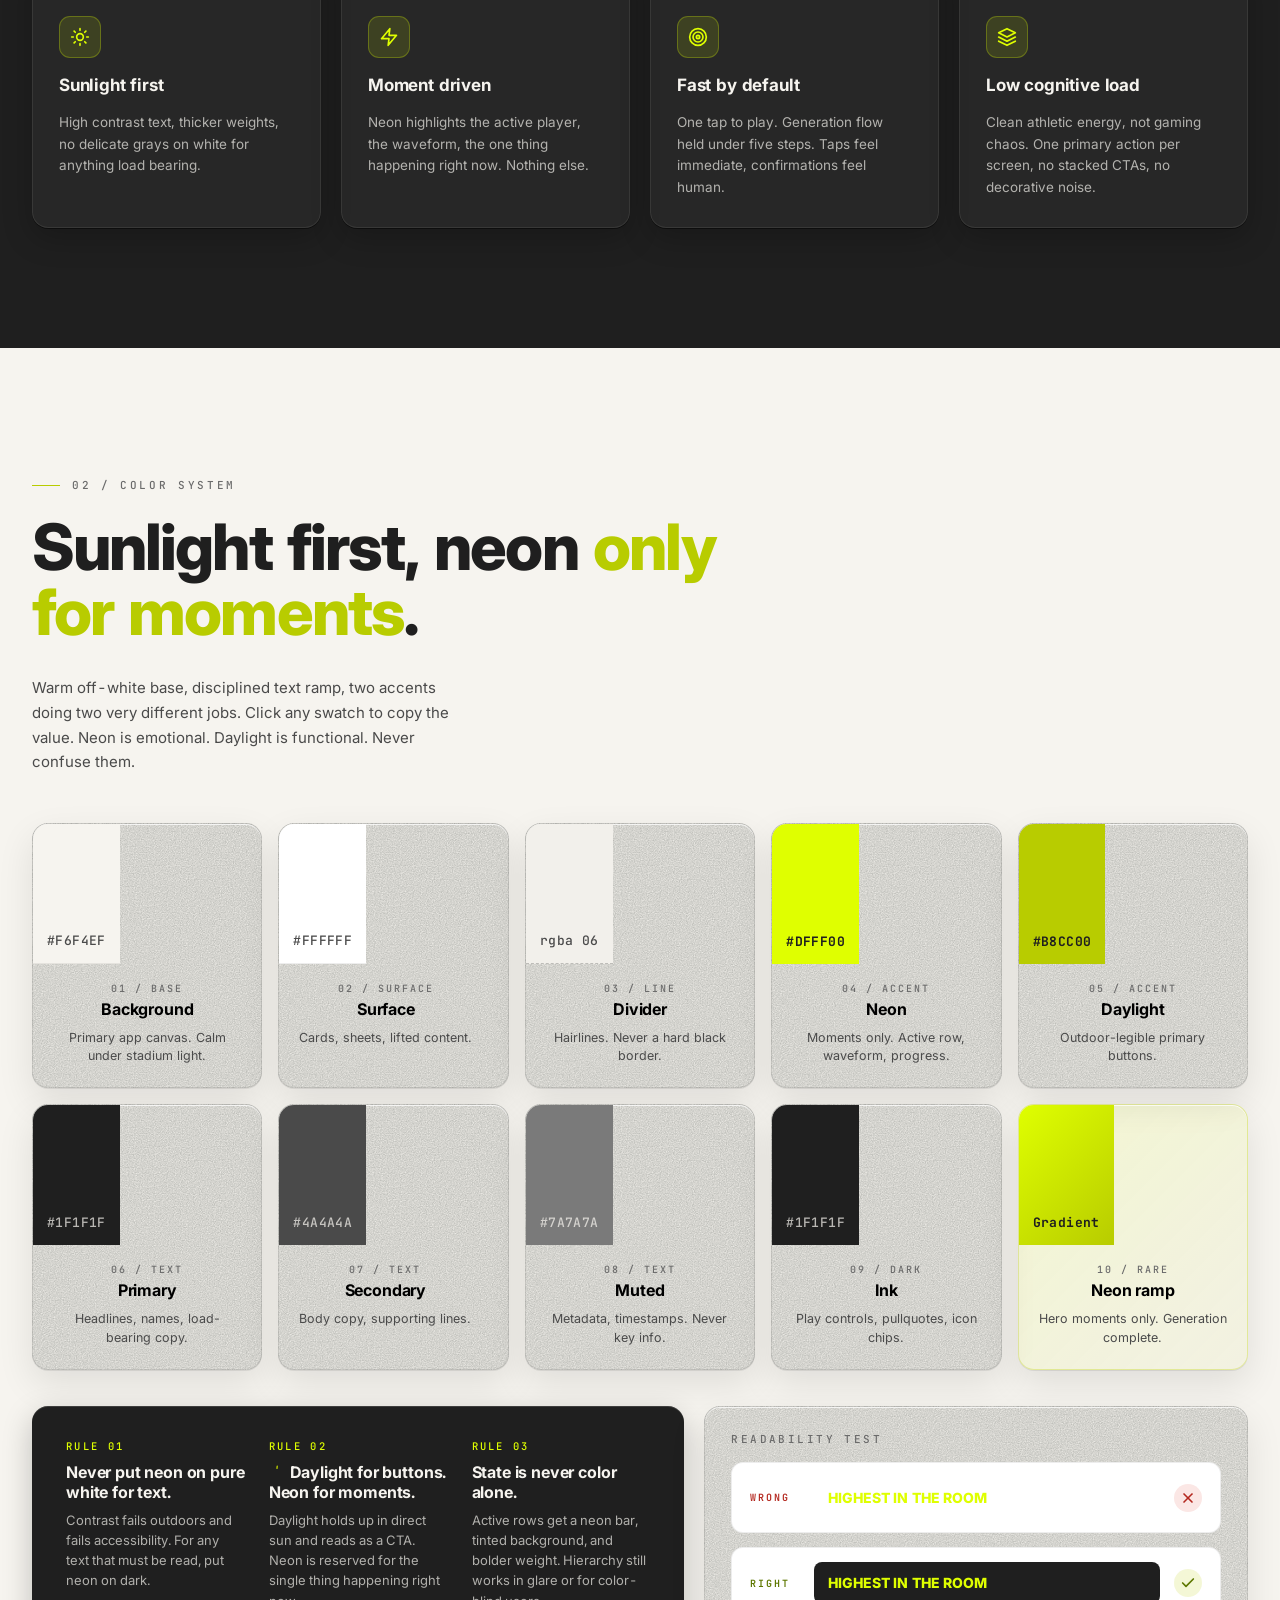
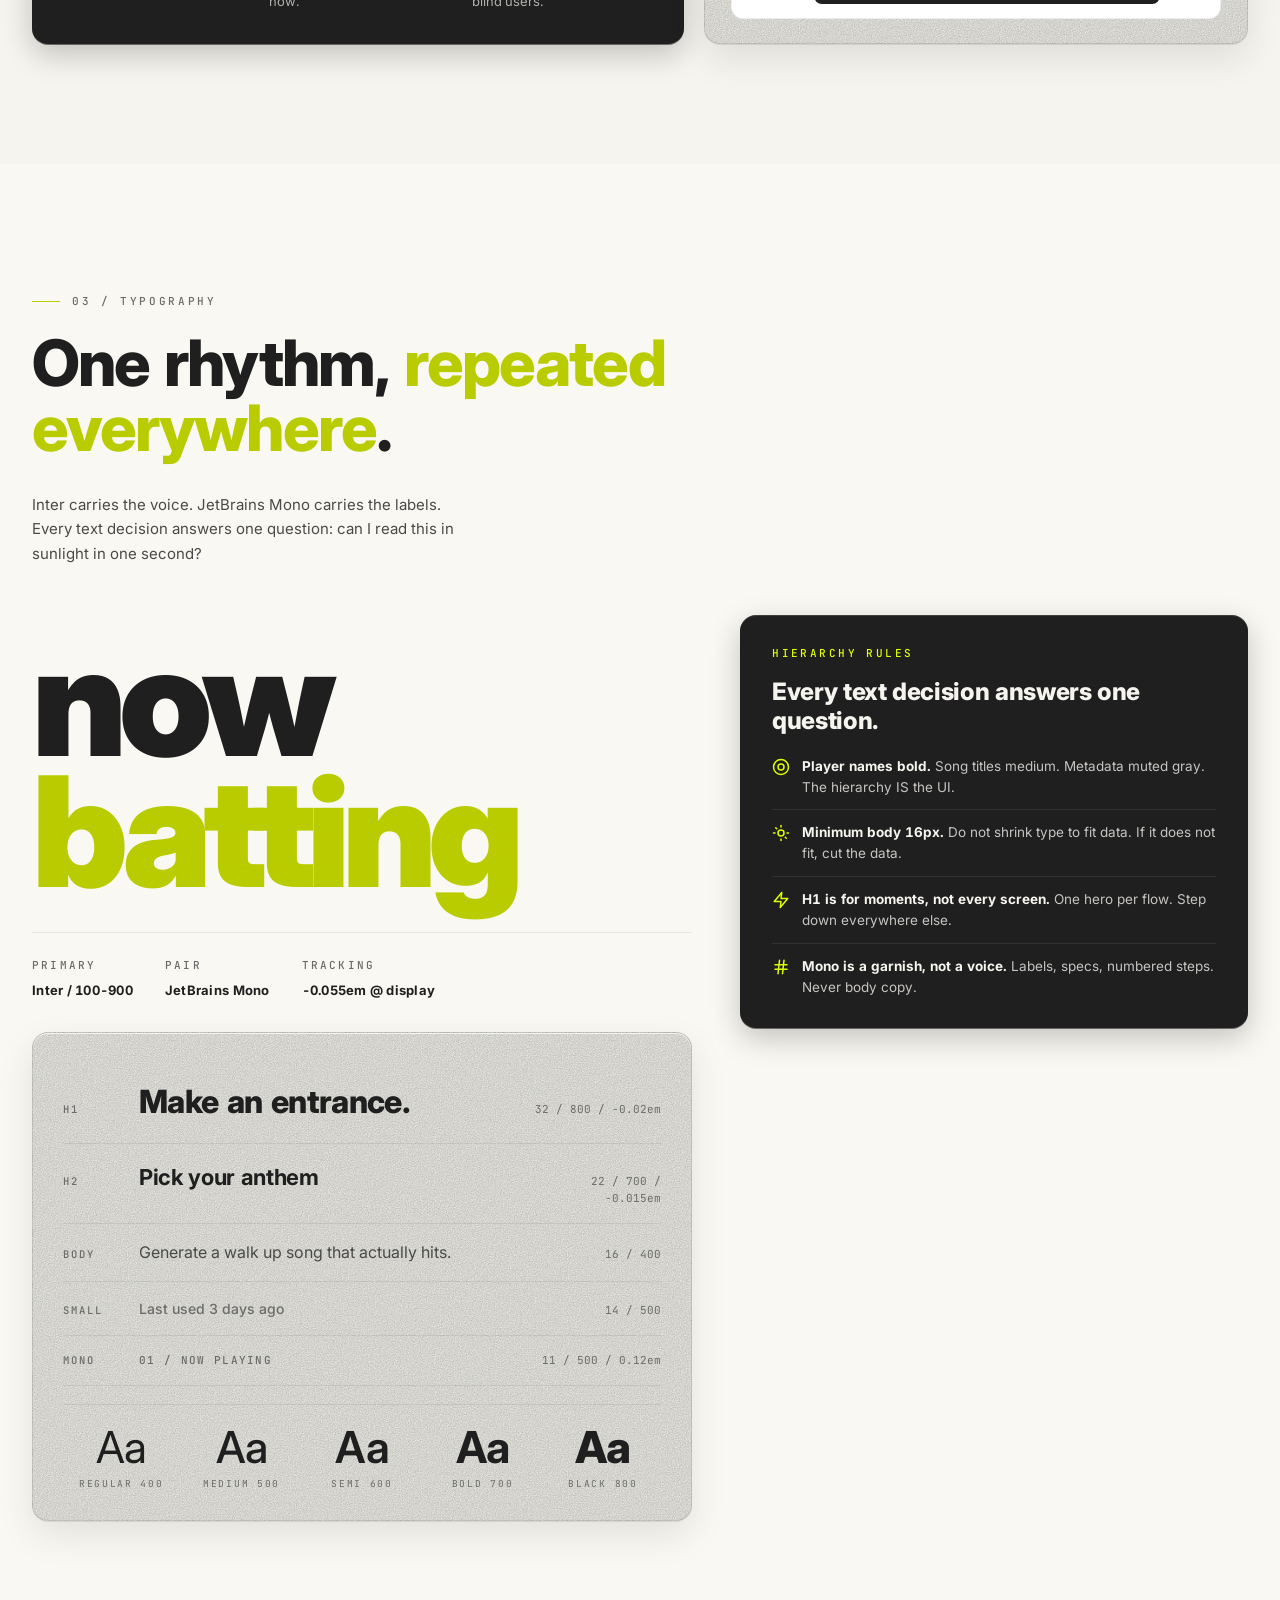
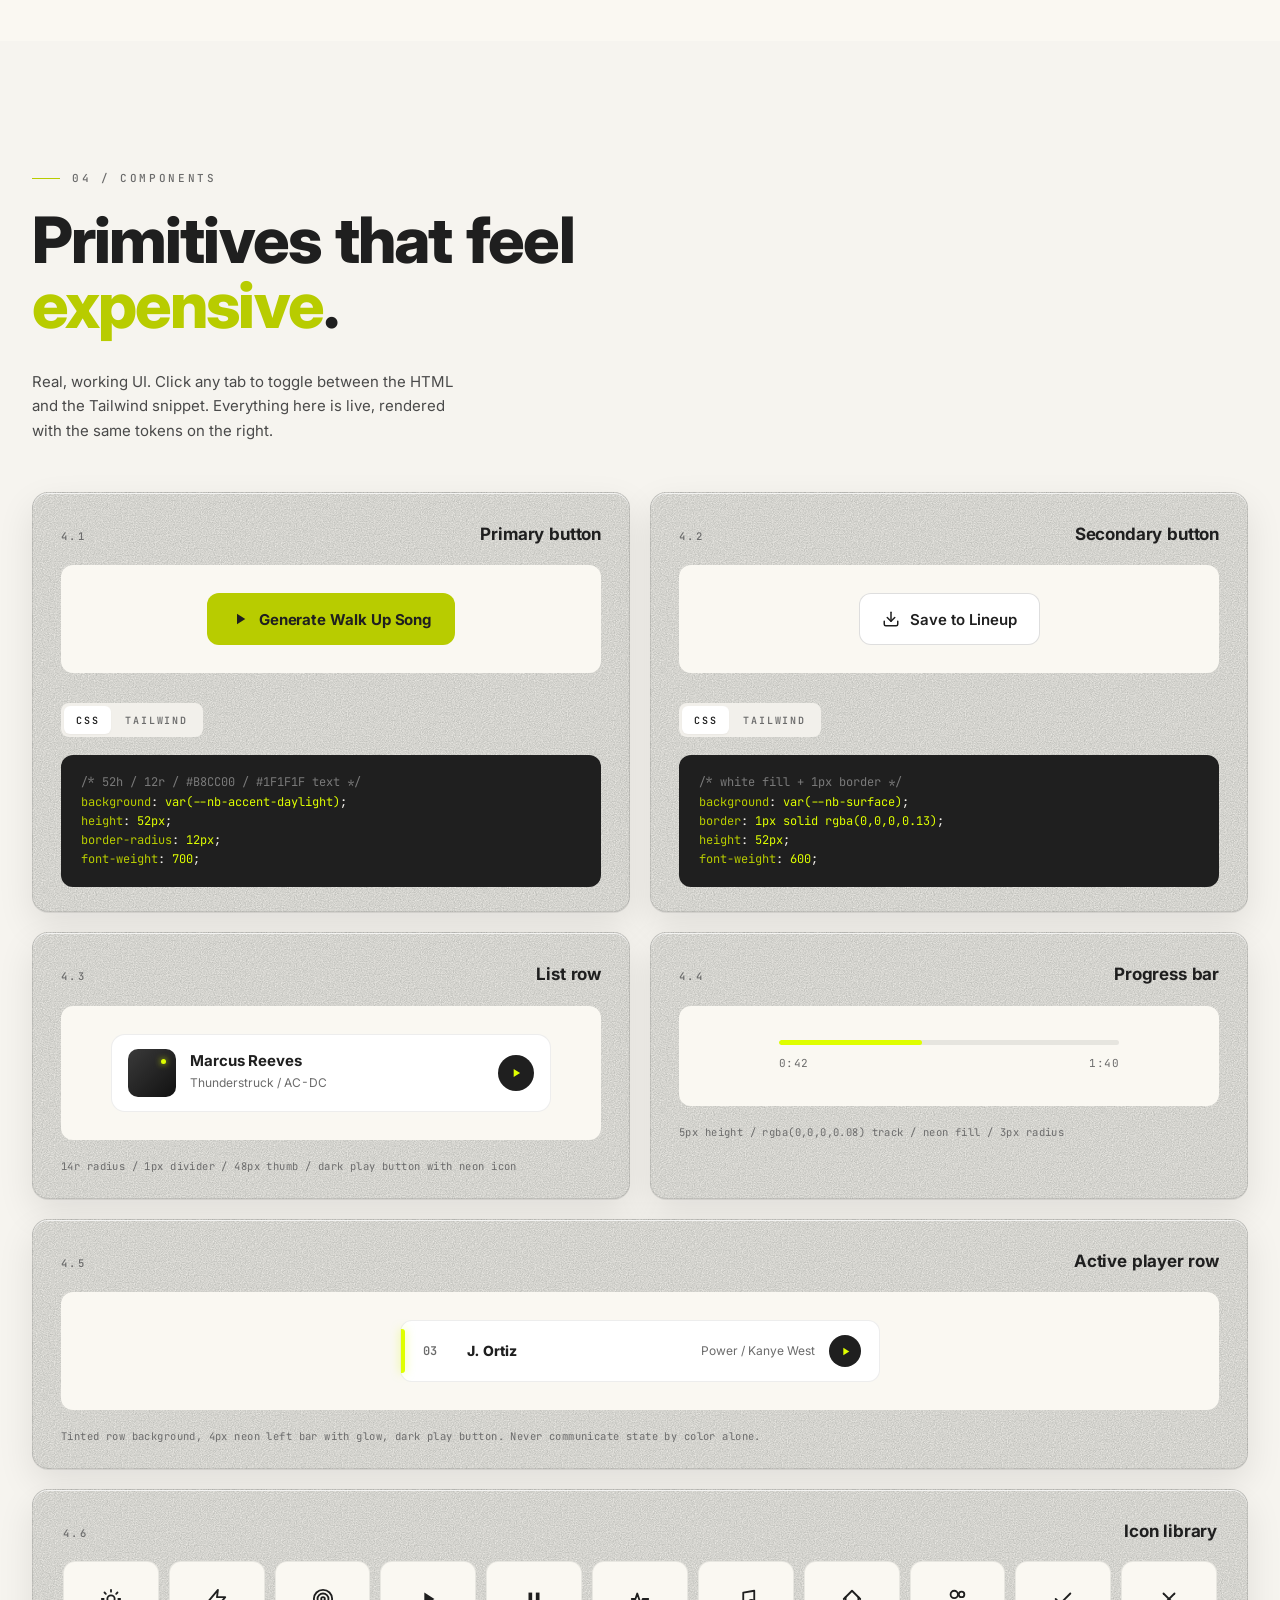
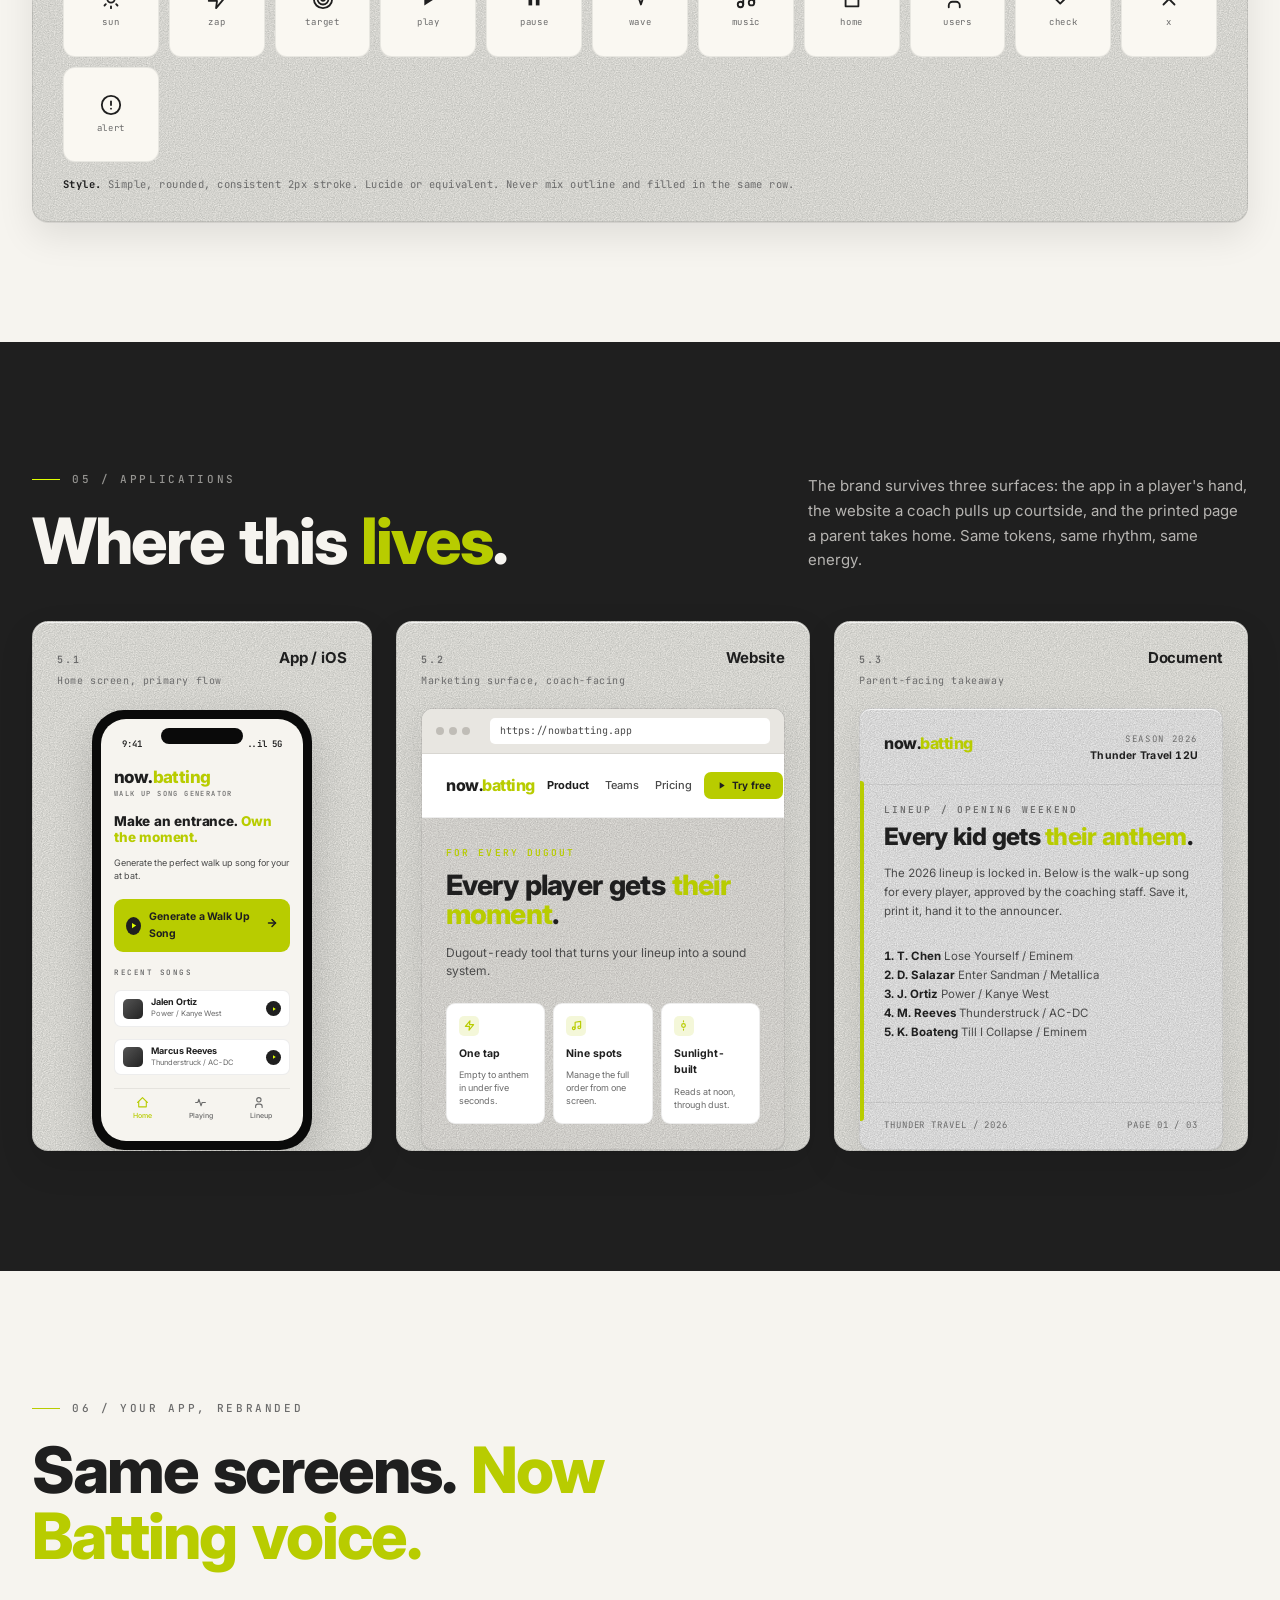
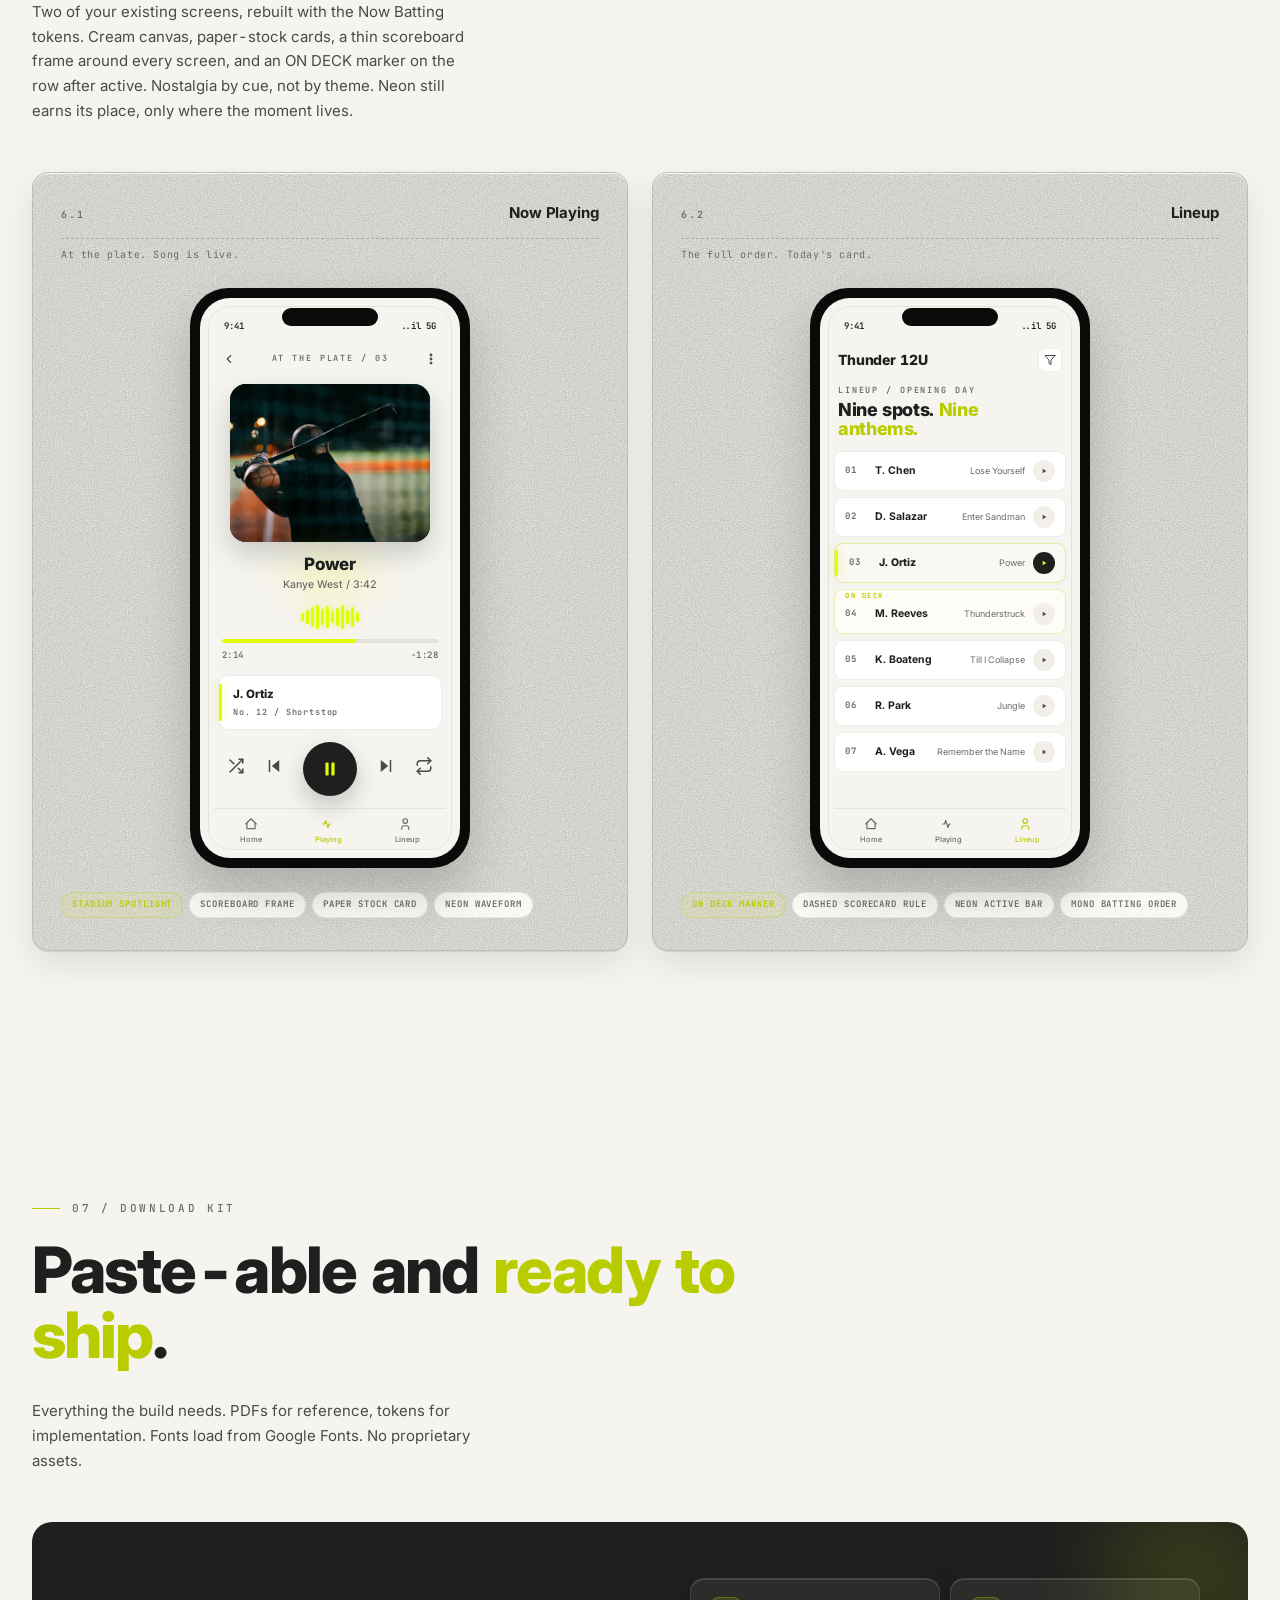
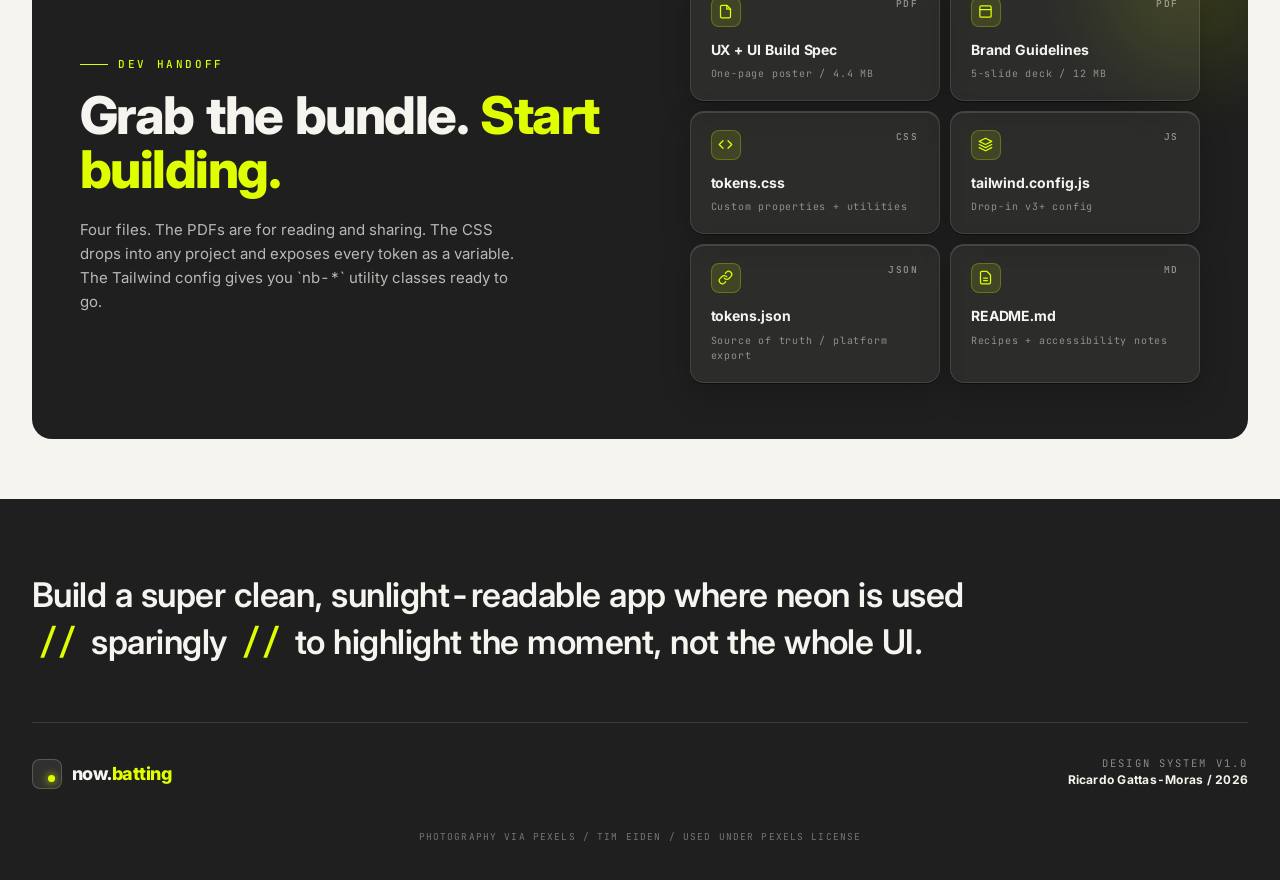
==== commit 7bab9b18: "Push nostalgia layer into hero frame, cards, phone mocks, and brand chips - Hero: thin double-inset " ====
--- a/index.html
+++ b/index.html
@@ -729,26 +729,38 @@
   :focus-visible{outline:2px solid var(--daylight);outline-offset:3px;border-radius:6px}
   .swatch:focus-visible{outline-offset:6px}
 
-  /* =========== NOSTALGIA LAYER (cards + moment) ===========
-     Lineup-card stock on light cards. Sunlit top edge on dark
-     cards. Soft stadium-spotlight bloom behind the wordmark.
-     No new colors, no new fonts, no layout changes. */
+  /* =========== NOSTALGIA LAYER v2 (cards + moment + frame) ===========
+     Paper-stock cards on cream, sunlit edges on dark cards, a
+     scoreboard frame inside the hero, a neon underline wipe under
+     the wordmark, and one scorecard-style dashed rule. No new
+     fonts, no new colors, no layout moves. */
   :root{
-    --nb-paper:url("data:image/svg+xml;utf8,<svg xmlns='http://www.w3.org/2000/svg' width='220' height='220'><filter id='p'><feTurbulence type='fractalNoise' baseFrequency='0.9' numOctaves='2' stitchTiles='stitch'/><feColorMatrix type='luminanceToAlpha'/></filter><rect width='100%25' height='100%25' filter='url(%23p)' opacity='0.22'/></svg>");
-    --nb-edge-light:inset 0 1px 0 rgba(255,255,255,0.7), 0 1px 0 rgba(0,0,0,0.06), 0 10px 28px rgba(0,0,0,0.075);
-    --nb-edge-dark:inset 0 1px 0 rgba(246,244,239,0.12), 0 1px 0 rgba(0,0,0,0.45);
+    --nb-paper:url("data:image/svg+xml;utf8,<svg xmlns='http://www.w3.org/2000/svg' width='220' height='220'><filter id='p'><feTurbulence type='fractalNoise' baseFrequency='0.85' numOctaves='2' stitchTiles='stitch'/><feColorMatrix type='luminanceToAlpha'/></filter><rect width='100%25' height='100%25' filter='url(%23p)' opacity='0.32'/></svg>");
+    --nb-edge-light:inset 0 1px 0 rgba(255,255,255,0.75), 0 1px 0 rgba(0,0,0,0.08), 0 14px 36px rgba(0,0,0,0.095);
+    --nb-edge-dark:inset 0 1px 0 rgba(246,244,239,0.14), 0 1px 0 rgba(0,0,0,0.5), 0 10px 30px rgba(0,0,0,0.22);
+    --nb-card-surface:#FDFCF6;
+    --nb-card-hairline:rgba(0,0,0,0.10);
   }
   /* Tabular numerals throughout. Scoreboard rhythm, same fonts. */
   html{font-feature-settings:"tnum" 1}
 
-  /* Light cards: paper grain + pressed-card edge lift */
+  /* Light cards: warm paper surface + grain + pressed edge lift */
   .comp-card,
   .app-card,
   .reb-card,
   .swatch,
   .scale-card,
   .icons-card,
-  .wr,
+  .wr{
+    background-color:var(--nb-card-surface);
+    background-image:var(--nb-paper);
+    background-size:220px 220px;
+    background-repeat:repeat;
+    border-color:var(--nb-card-hairline);
+    box-shadow:var(--nb-edge-light);
+  }
+  /* Framed containers (the phone and doc mocks) get the lift + grain but
+     leave their inner screens clean white */
   .doc-frame,
   .web-frame{
     background-image:var(--nb-paper);
@@ -756,7 +768,7 @@
     background-repeat:repeat;
     box-shadow:var(--nb-edge-light);
   }
-  /* Dark cards: sunlit top edge, no grain */
+  /* Dark cards: sunlit top edge and real shadow depth */
   .phi-card,
   .kit-file,
   .rules-card,
@@ -764,24 +776,107 @@
     box-shadow:var(--nb-edge-dark);
   }
 
-  /* =========== STADIUM SPOTLIGHT =========== */
+  /* =========== SCOREBOARD FRAME ON HERO ===========
+     Two thin nested rules inside .hero-content. Reads as a
+     modern scoreboard container. Always-on, no animation. */
+  .hero-content::before,
+  .hero-content::after{
+    content:"";position:absolute;pointer-events:none;z-index:0;
+    border-style:solid;border-color:rgba(246,244,239,0.22);
+    border-radius:22px;
+  }
+  .hero-content::before{
+    inset:110px 20px 20px;
+    border-width:1px;
+    box-shadow:inset 0 0 0 1px rgba(223,255,0,0.04);
+  }
+  .hero-content::after{
+    inset:120px 32px 32px;
+    border-width:1px;border-color:rgba(246,244,239,0.10);
+    border-radius:16px;
+  }
+  /* Put text content above the frame lines */
+  .hero-tag,
+  .hero-headline,
+  .hero-bottom{position:relative;z-index:1}
+
+  /* =========== STADIUM SPOTLIGHT + UNDERLINE WIPE =========== */
   .hero-headline{position:relative}
   .hero-headline::before{
     content:"";position:absolute;
-    left:-10%;right:-10%;top:2%;height:82%;
+    left:-12%;right:-12%;top:-2%;height:92%;
     pointer-events:none;z-index:-1;
-    background:radial-gradient(60% 78% at 50% 52%, rgba(223,255,0,0.28), rgba(223,255,0,0.08) 45%, transparent 72%);
-    filter:blur(36px);
+    background:radial-gradient(62% 78% at 50% 52%, rgba(223,255,0,0.42), rgba(223,255,0,0.14) 40%, transparent 72%);
+    filter:blur(42px);
     opacity:0;transform:scale(0.88);
     animation:nbSpotlight 1600ms cubic-bezier(.2,.7,.3,1) 480ms forwards;
   }
   @keyframes nbSpotlight{
-    from{opacity:0;transform:scale(0.9)}
+    from{opacity:0;transform:scale(0.88)}
     to  {opacity:1;transform:scale(1)}
   }
-  /* Reduce-motion: show the glow, skip the bloom */
+  /* Neon underline bar that wipes in after the wordmark lands */
+  .hero-bar{
+    height:3px;width:0;margin-top:18px;border-radius:2px;
+    background:var(--neon);
+    box-shadow:0 0 14px rgba(223,255,0,0.7), 0 0 28px rgba(223,255,0,0.35);
+    transition:width 900ms cubic-bezier(.2,.7,.3,1);
+  }
+  .wordmark.revealed ~ .hero-bar{width:220px}
+  @media (max-width:520px){
+    .wordmark.revealed ~ .hero-bar{width:140px}
+  }
+
+  /* =========== SCORECARD DIVIDER (one place only) =========== */
+  .reb-head{
+    padding-bottom:14px;
+    border-bottom:1.5px dashed rgba(0,0,0,0.18);
+    margin-bottom:4px;
+  }
+
+  /* =========== IN-APP NOSTALGIA (phone mocks) ===========
+     The same cues apply inside the product views, not just
+     around them. Scoreboard frame on the phone screen. Soft
+     neon halo behind the Now Playing title. ON DECK marker
+     on the row after the active batter. */
+  .reb-screen::before{
+    content:"";position:absolute;
+    inset:8px;
+    border:1px solid rgba(0,0,0,0.07);
+    border-radius:22px;
+    pointer-events:none;
+  }
+  .np-song{position:relative}
+  .np-song::before{
+    content:"";position:absolute;
+    left:50%;top:50%;transform:translate(-50%,-50%);
+    width:180px;height:90px;pointer-events:none;
+    background:radial-gradient(50% 60% at 50% 50%, rgba(223,255,0,0.22), transparent 72%);
+    filter:blur(14px);
+    z-index:0;
+  }
+  .np-title,.np-artist{position:relative;z-index:1}
+
+  /* ON DECK marker: small mono tag on the row after active */
+  .ln-list{overflow:visible}
+  .ln-row.next-up{
+    position:relative;
+    background:#FDFCF6;
+    border-color:rgba(184,204,0,0.28);
+    padding-top:13px;
+  }
+  .ln-row.next-up::before{
+    content:"ON DECK";
+    position:absolute;top:2px;left:10px;
+    font-family:var(--mono);font-size:7px;font-weight:700;
+    letter-spacing:0.22em;color:var(--daylight);
+    line-height:1;
+  }
+
+  /* Reduce-motion: show the glow and bar, skip the bloom/wipe */
   @media (prefers-reduced-motion: reduce){
     .hero-headline::before{animation:none;opacity:1;transform:none}
+    .hero-bar{transition:none;width:220px!important}
   }
 </style>
 </head>
@@ -839,6 +934,7 @@
       <h1 class="wordmark" id="wordmark" aria-label="Now Batting">
         <span class="l-1">NOW</span> <span class="l-2 lime">BATTING</span>
       </h1>
+      <div class="hero-bar" aria-hidden="true"></div>
       <p class="hero-kicker">Make an entrance. Own the moment.</p>
       <p class="hero-sub">The full design system in one place. Tokens, components, rules, and files ready to paste into the build. Clean, sunlight-readable, and disciplined about where the neon lives.</p>
       <div class="hero-cta-row">
@@ -1267,7 +1363,7 @@
         <span class="eyebrow">06 / Your App, Rebranded</span>
         <h2 class="sec-h">Same screens. <span class="lime">Now Batting voice.</span></h2>
       </div>
-      <p class="sec-head-copy">Two of your existing screens, rebuilt with the Now Batting tokens. Dark navy becomes sunlight cream. Red headlines become restrained daylight. Neon earns its place, only where the moment lives. Everything else is on the 8-point grid with Inter and JetBrains Mono.</p>
+      <p class="sec-head-copy">Two of your existing screens, rebuilt with the Now Batting tokens. Cream canvas, paper-stock cards, a thin scoreboard frame around every screen, and an ON DECK marker on the row after active. Nostalgia by cue, not by theme. Neon still earns its place, only where the moment lives.</p>
     </div>
 
     <div class="reb-grid">
@@ -1320,10 +1416,10 @@
           </div>
         </div>
         <div class="reb-footnote">
-          <span class="reb-chip lime">Neon waveform</span>
-          <span class="reb-chip">Dark play button</span>
-          <span class="reb-chip">Inter 800</span>
-          <span class="reb-chip">Cream #F6F4EF</span>
+          <span class="reb-chip lime">Stadium spotlight</span>
+          <span class="reb-chip">Scoreboard frame</span>
+          <span class="reb-chip">Paper stock card</span>
+          <span class="reb-chip">Neon waveform</span>
         </div>
       </div>
 
@@ -1345,7 +1441,7 @@
               <div class="ln-row"><span class="num">01</span><span class="nm">T. Chen</span><span class="sg">Lose Yourself</span><span class="pl" aria-hidden="true"><svg viewBox="0 0 24 24"><path d="M8 5v14l11-7z"/></svg></span></div>
               <div class="ln-row"><span class="num">02</span><span class="nm">D. Salazar</span><span class="sg">Enter Sandman</span><span class="pl" aria-hidden="true"><svg viewBox="0 0 24 24"><path d="M8 5v14l11-7z"/></svg></span></div>
               <div class="ln-row active"><span class="num">03</span><span class="nm">J. Ortiz</span><span class="sg">Power</span><span class="pl" aria-hidden="true"><svg viewBox="0 0 24 24"><path d="M8 5v14l11-7z"/></svg></span></div>
-              <div class="ln-row"><span class="num">04</span><span class="nm">M. Reeves</span><span class="sg">Thunderstruck</span><span class="pl" aria-hidden="true"><svg viewBox="0 0 24 24"><path d="M8 5v14l11-7z"/></svg></span></div>
+              <div class="ln-row next-up"><span class="num">04</span><span class="nm">M. Reeves</span><span class="sg">Thunderstruck</span><span class="pl" aria-hidden="true"><svg viewBox="0 0 24 24"><path d="M8 5v14l11-7z"/></svg></span></div>
               <div class="ln-row"><span class="num">05</span><span class="nm">K. Boateng</span><span class="sg">Till I Collapse</span><span class="pl" aria-hidden="true"><svg viewBox="0 0 24 24"><path d="M8 5v14l11-7z"/></svg></span></div>
               <div class="ln-row"><span class="num">06</span><span class="nm">R. Park</span><span class="sg">Jungle</span><span class="pl" aria-hidden="true"><svg viewBox="0 0 24 24"><path d="M8 5v14l11-7z"/></svg></span></div>
               <div class="ln-row"><span class="num">07</span><span class="nm">A. Vega</span><span class="sg">Remember the Name</span><span class="pl" aria-hidden="true"><svg viewBox="0 0 24 24"><path d="M8 5v14l11-7z"/></svg></span></div>
@@ -1358,10 +1454,10 @@
           </div>
         </div>
         <div class="reb-footnote">
-          <span class="reb-chip lime">Neon active bar</span>
-          <span class="reb-chip">Tinted row</span>
-          <span class="reb-chip">Bolder weight</span>
-          <span class="reb-chip">JetBrains mono nums</span>
+          <span class="reb-chip lime">ON DECK marker</span>
+          <span class="reb-chip">Dashed scorecard rule</span>
+          <span class="reb-chip">Neon active bar</span>
+          <span class="reb-chip">Mono batting order</span>
         </div>
       </div>
     </div>
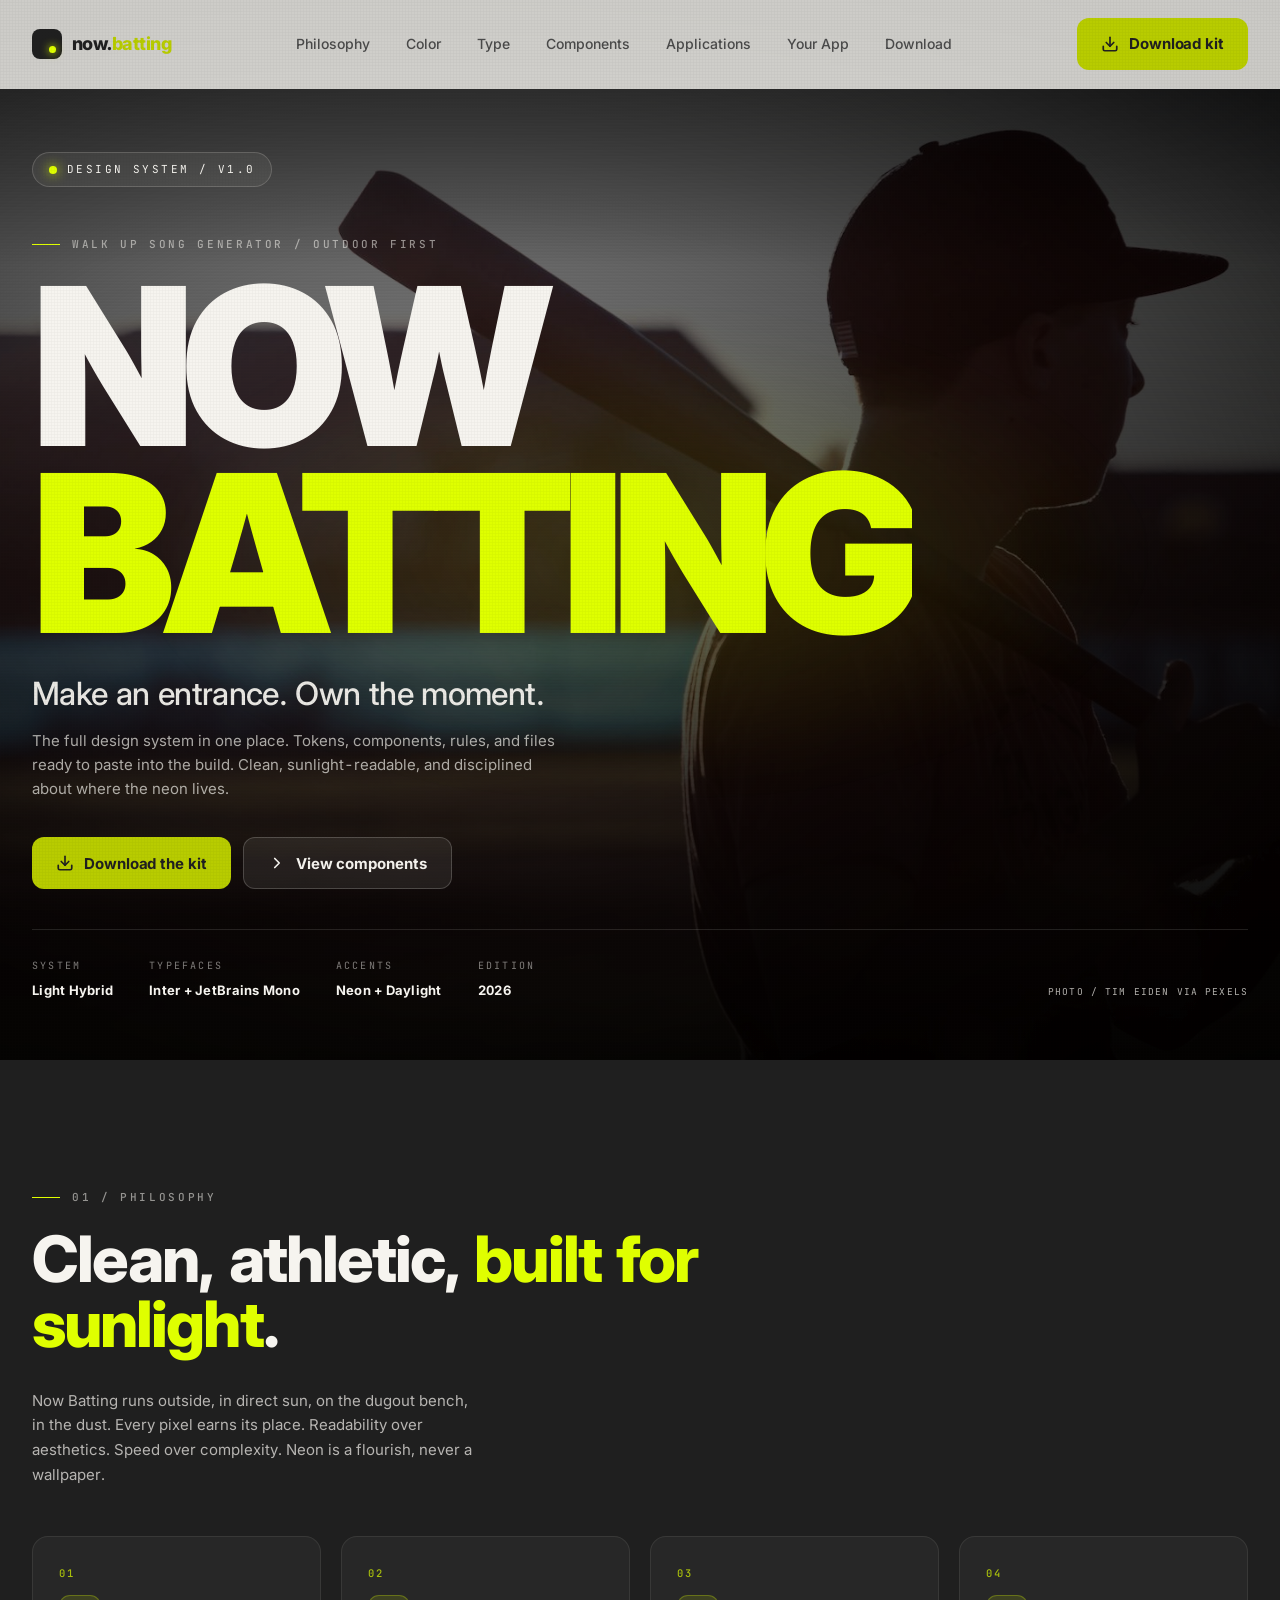
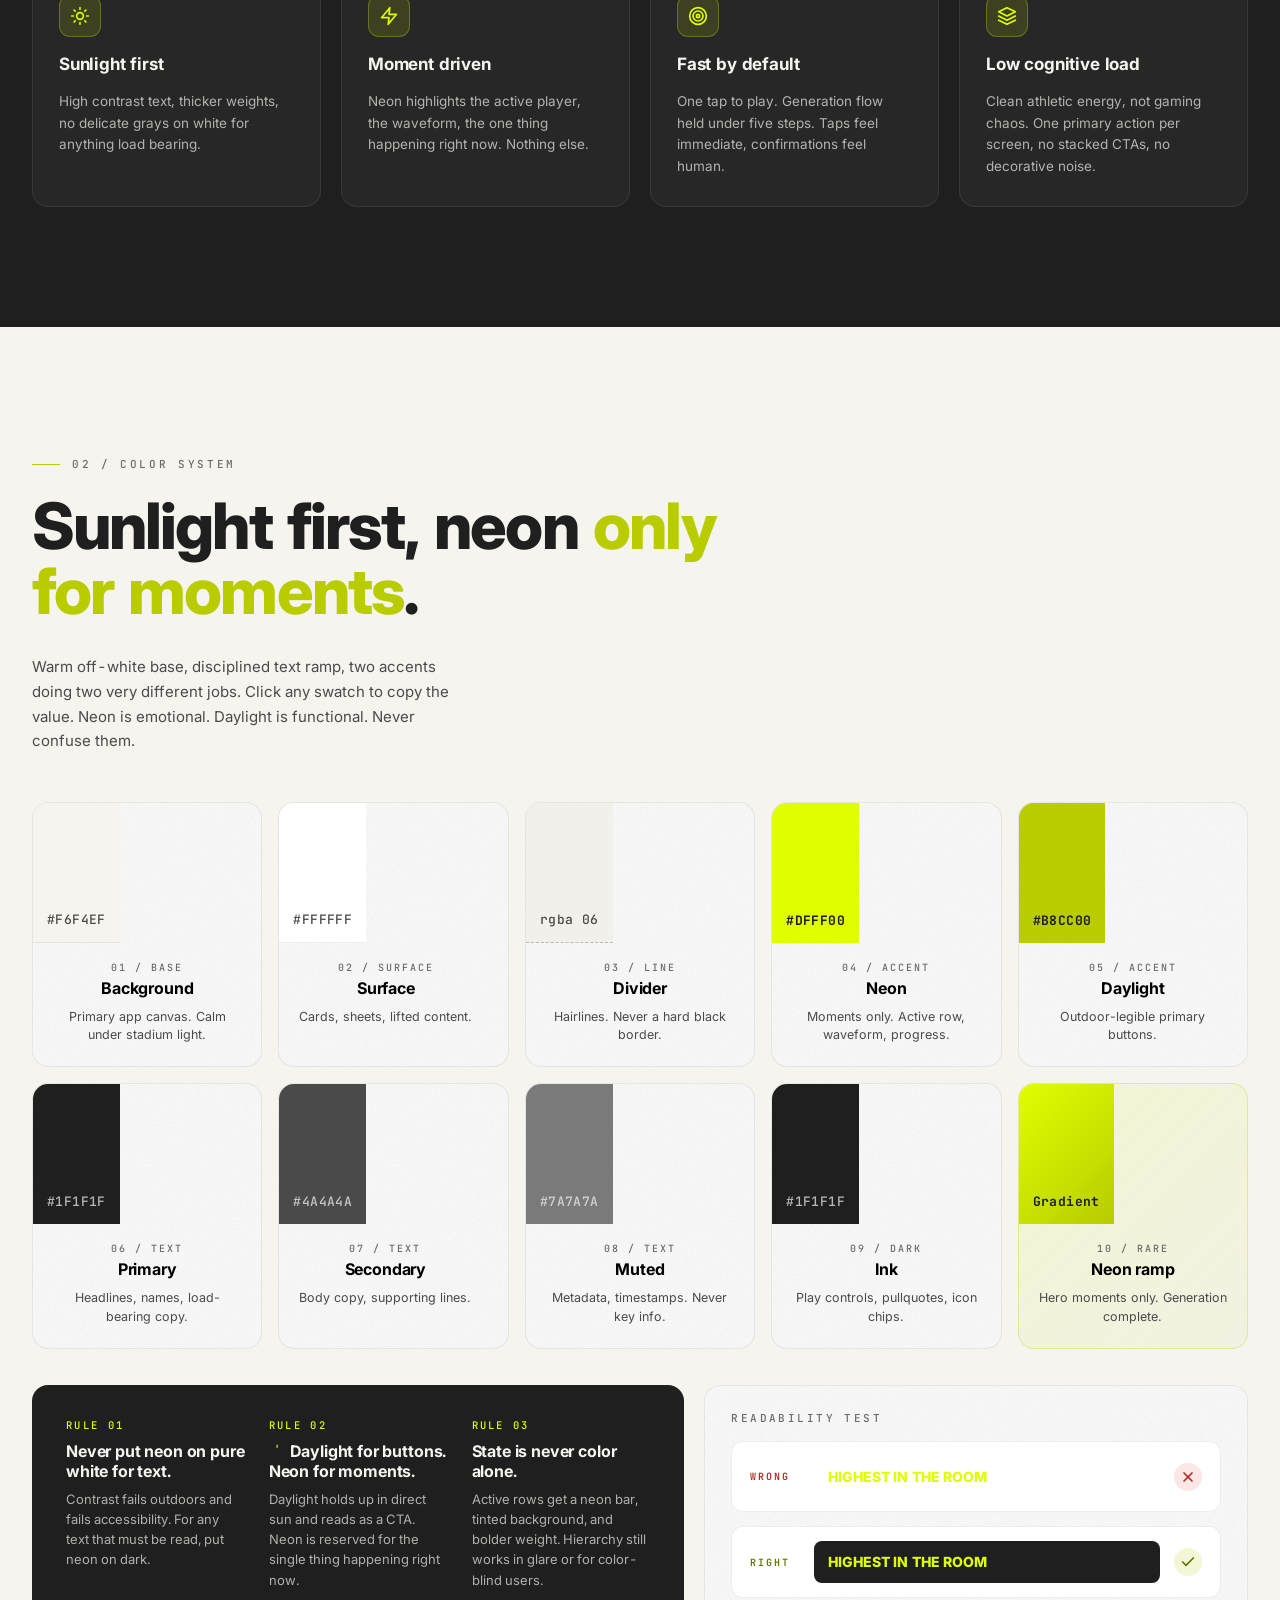
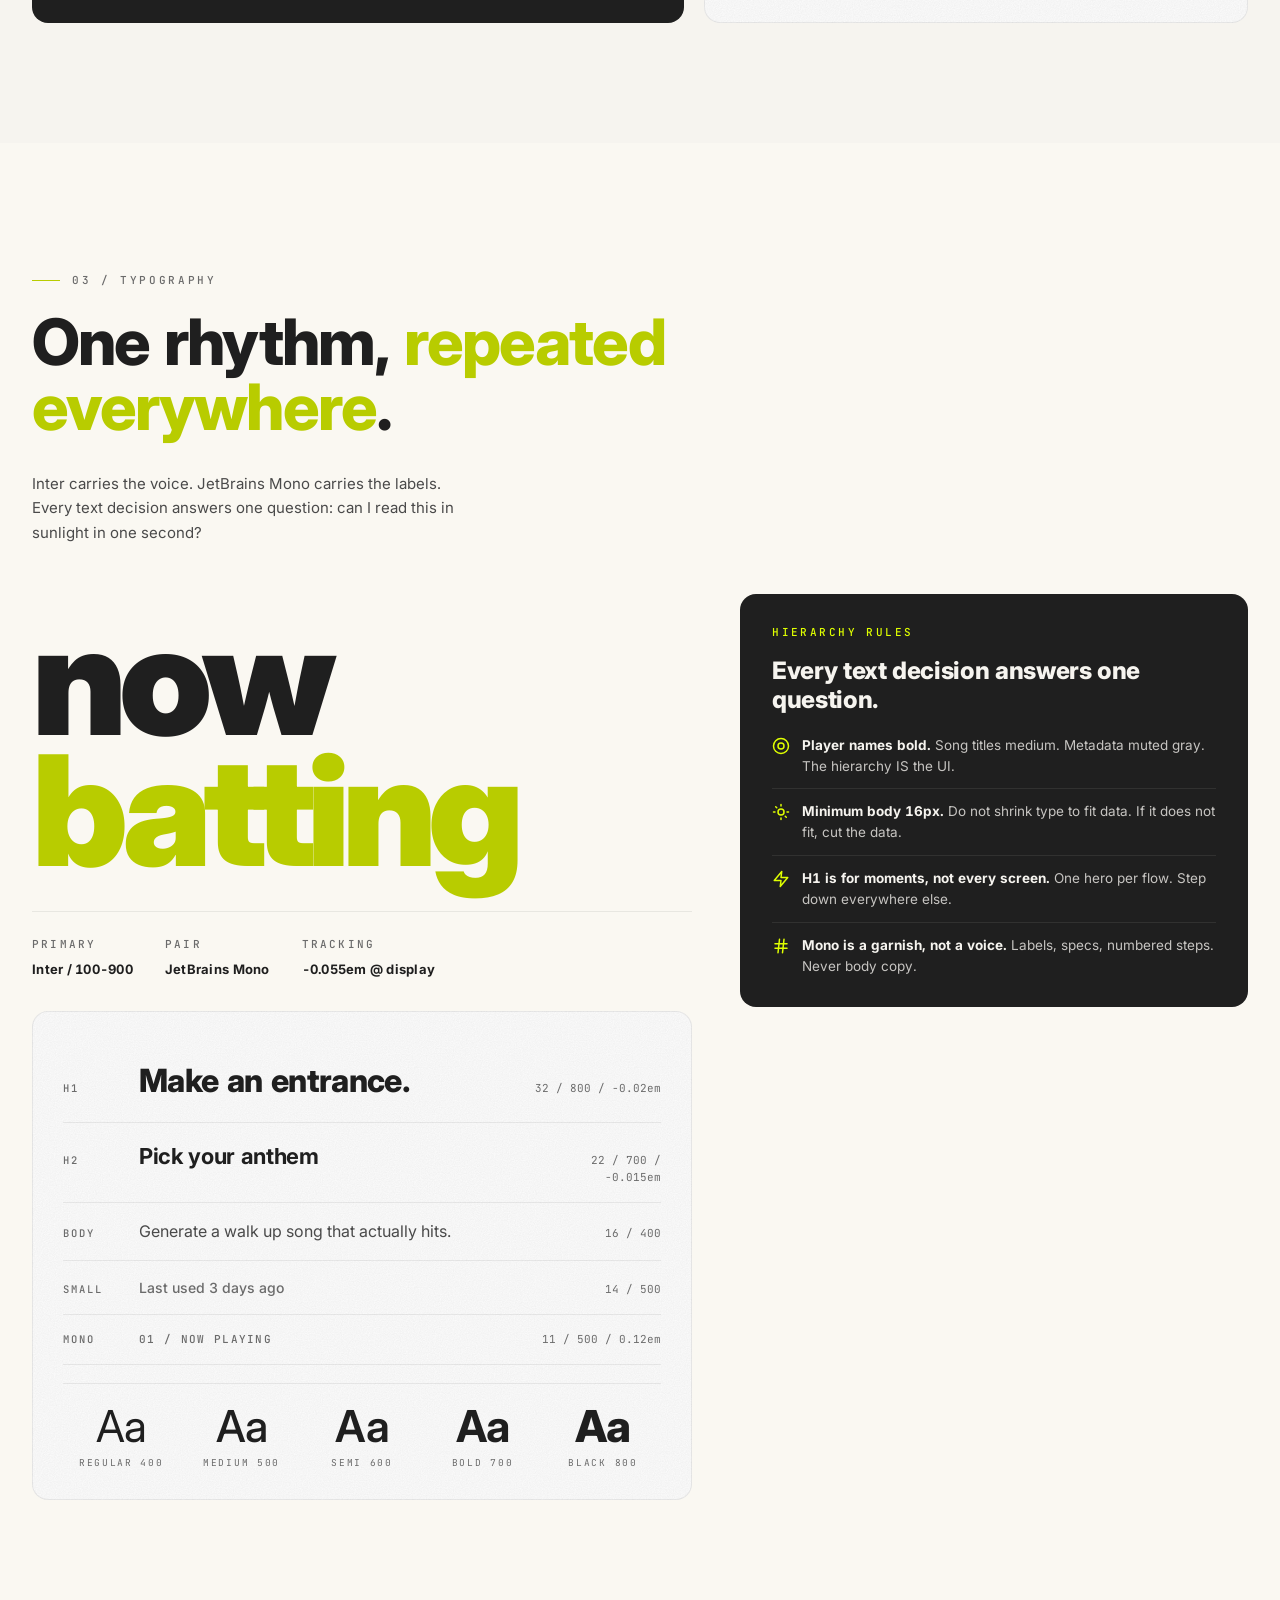
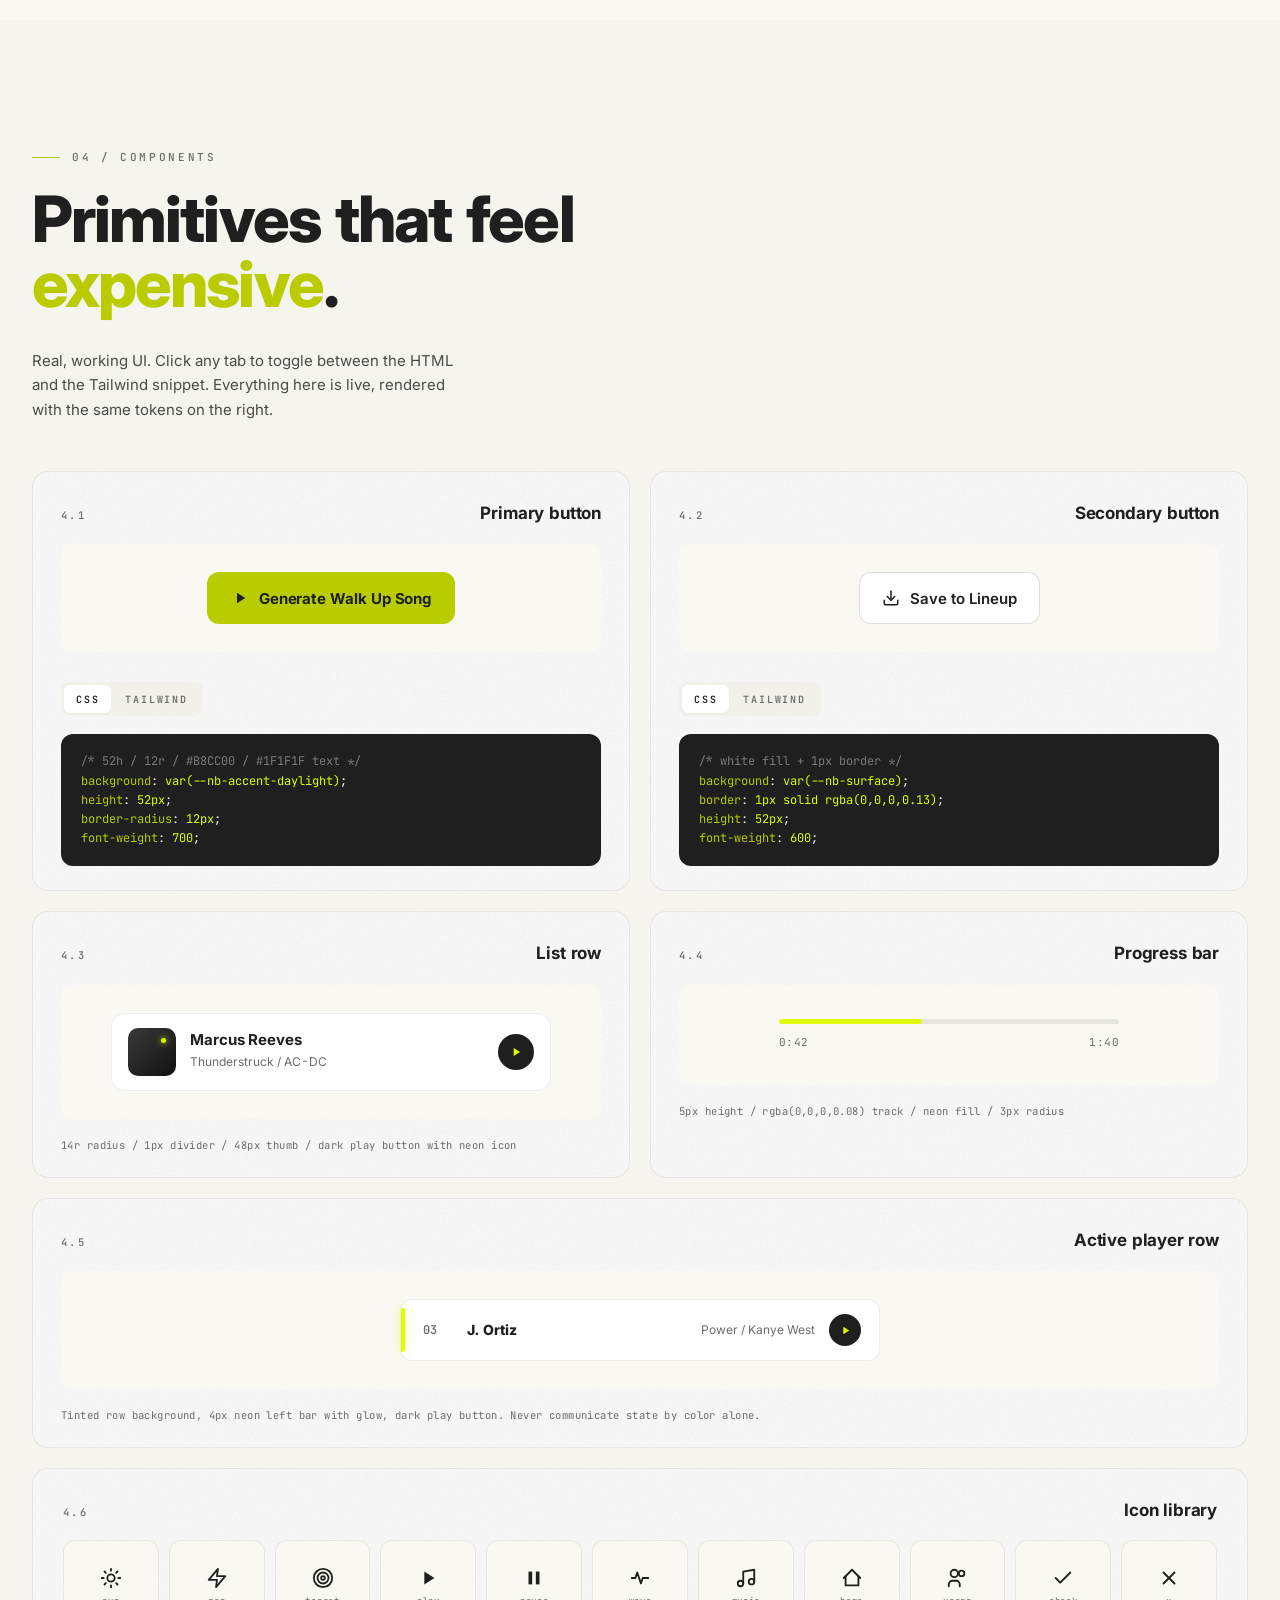
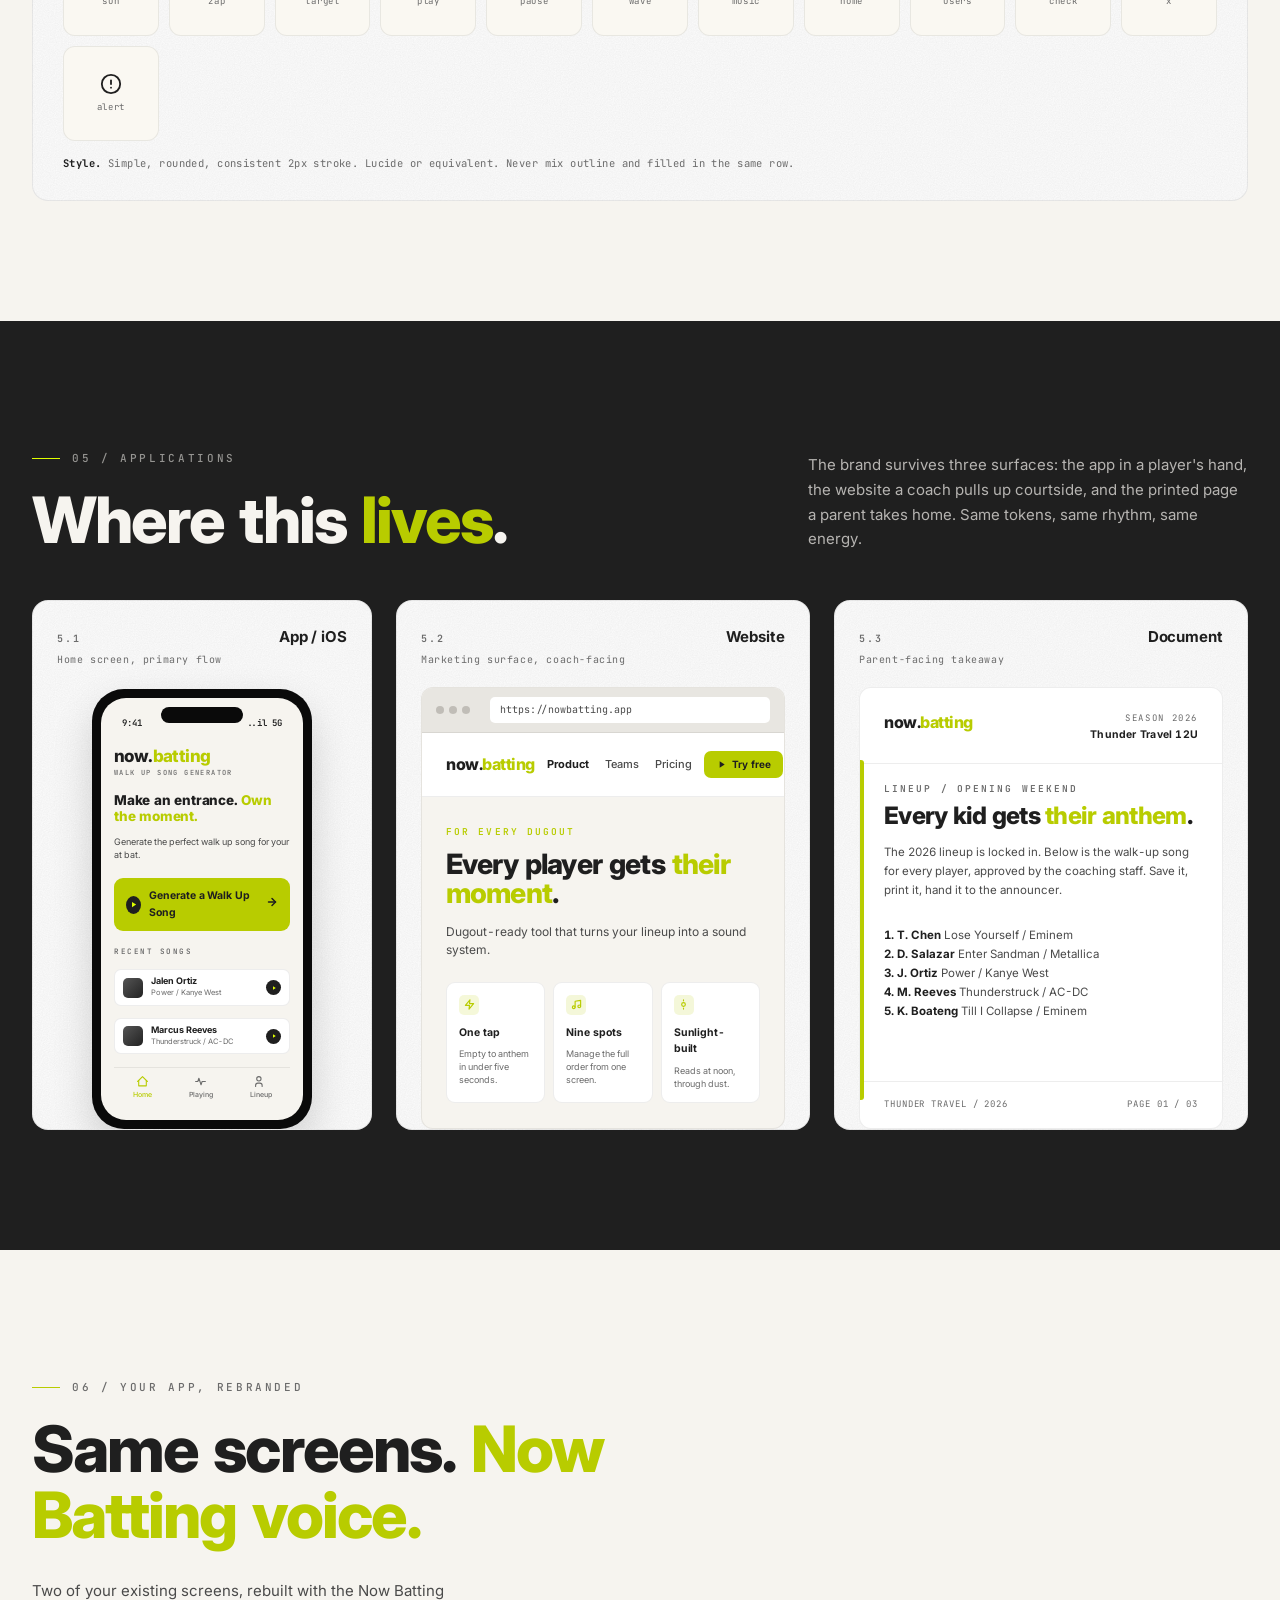
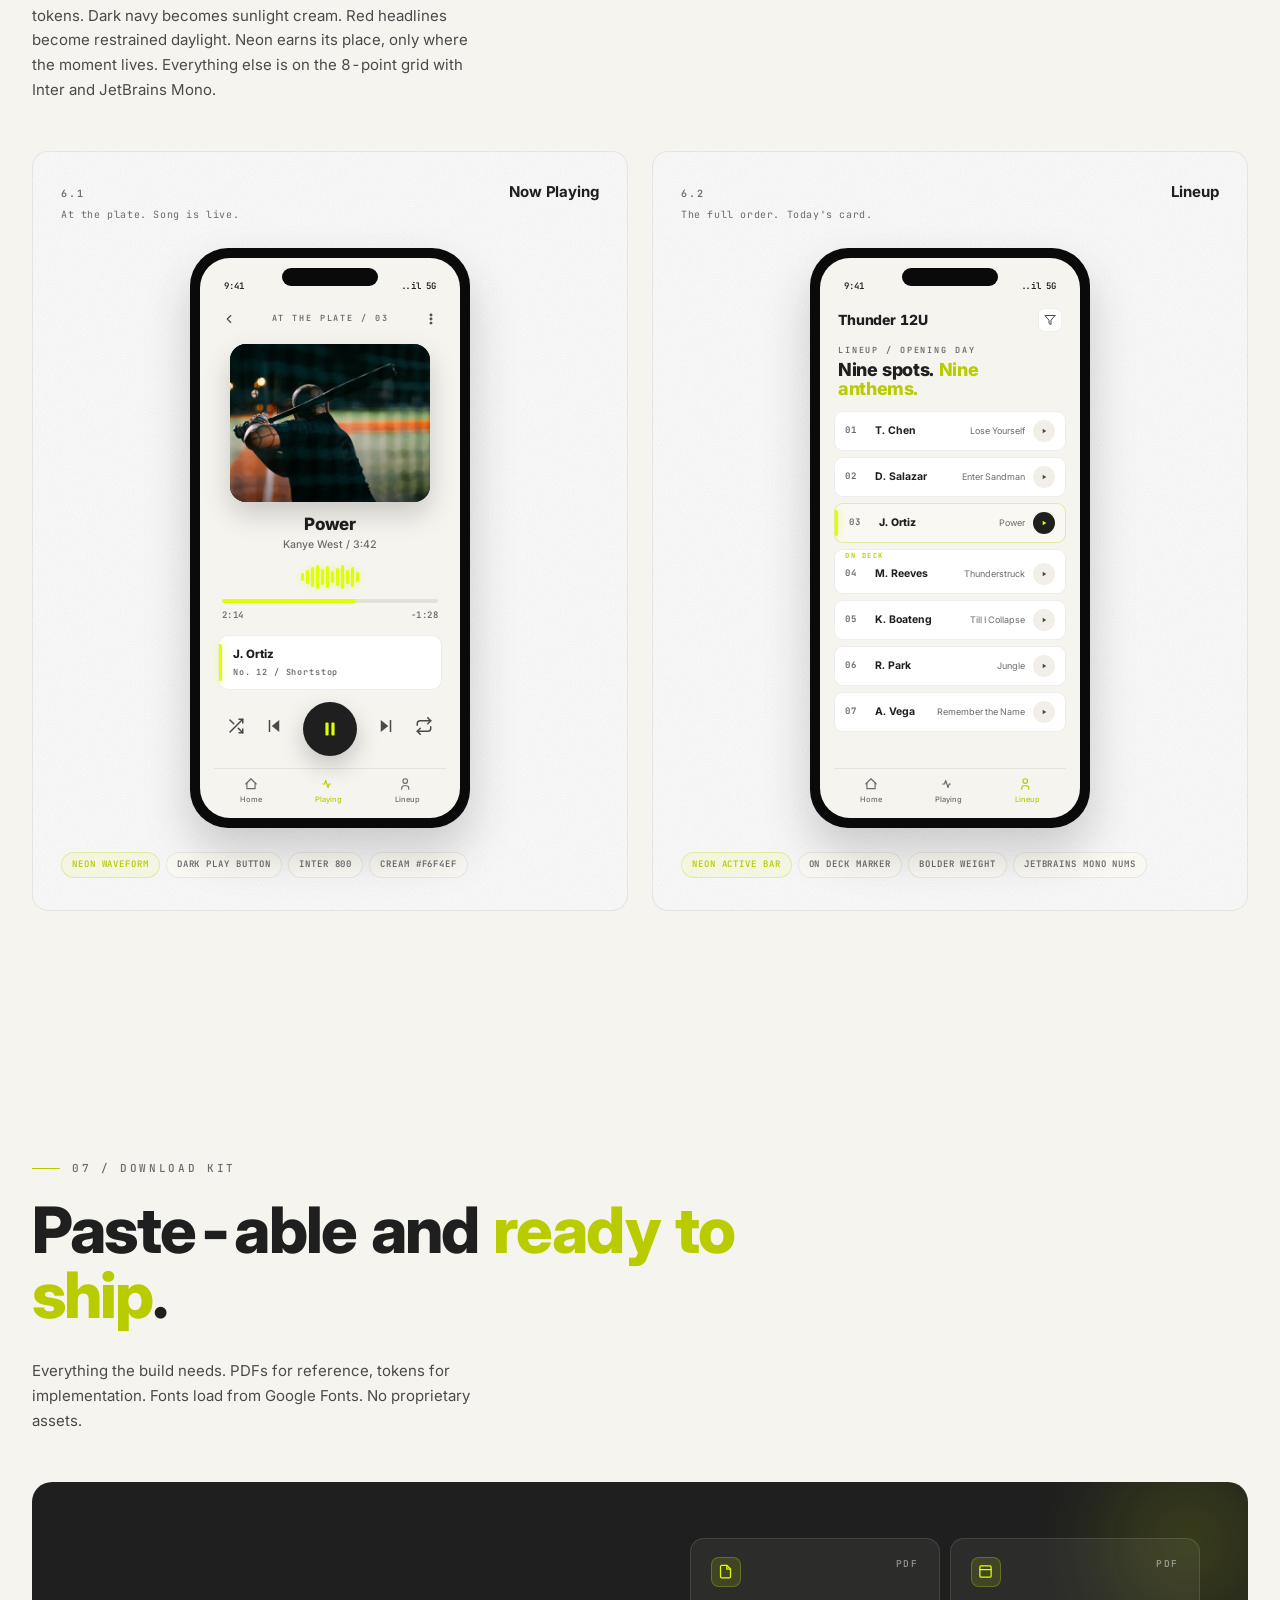
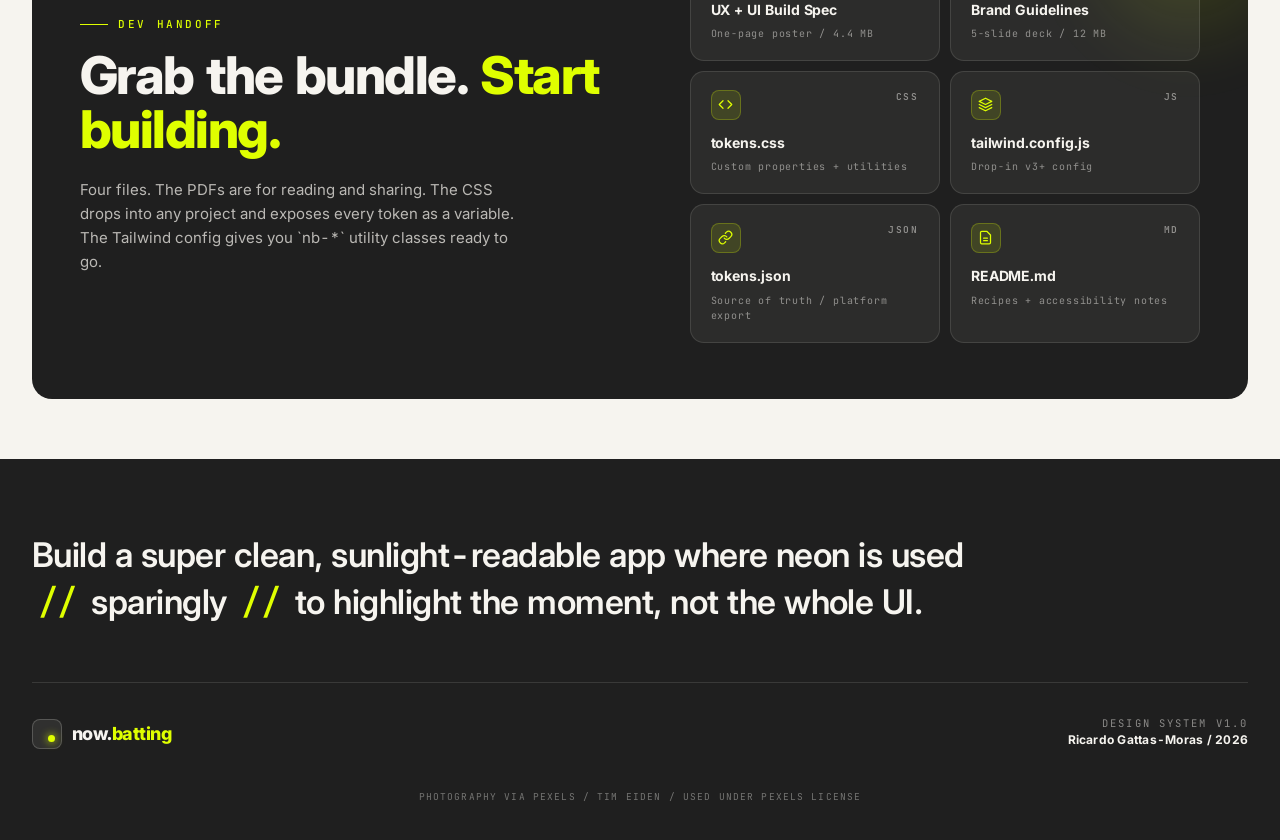
==== commit 45550697: "Roll back heavy nostalgia layer, restore clean system Removed: hero scoreboard frame (broken on mobi" ====
--- a/index.html
+++ b/index.html
@@ -729,22 +729,18 @@
   :focus-visible{outline:2px solid var(--daylight);outline-offset:3px;border-radius:6px}
   .swatch:focus-visible{outline-offset:6px}
 
-  /* =========== NOSTALGIA LAYER v2 (cards + moment + frame) ===========
-     Paper-stock cards on cream, sunlit edges on dark cards, a
-     scoreboard frame inside the hero, a neon underline wipe under
-     the wordmark, and one scorecard-style dashed rule. No new
-     fonts, no new colors, no layout moves. */
+  /* =========== NOSTALGIA LAYER v3 (minimal) ===========
+     Original clean system preserved. Only kept: tabular numerals,
+     a whisper of paper grain on cards, a short-held soft spotlight
+     behind the wordmark, and the ON DECK microcopy marker on the
+     row after the active batter. Everything else reverted. */
   :root{
-    --nb-paper:url("data:image/svg+xml;utf8,<svg xmlns='http://www.w3.org/2000/svg' width='220' height='220'><filter id='p'><feTurbulence type='fractalNoise' baseFrequency='0.85' numOctaves='2' stitchTiles='stitch'/><feColorMatrix type='luminanceToAlpha'/></filter><rect width='100%25' height='100%25' filter='url(%23p)' opacity='0.32'/></svg>");
-    --nb-edge-light:inset 0 1px 0 rgba(255,255,255,0.75), 0 1px 0 rgba(0,0,0,0.08), 0 14px 36px rgba(0,0,0,0.095);
-    --nb-edge-dark:inset 0 1px 0 rgba(246,244,239,0.14), 0 1px 0 rgba(0,0,0,0.5), 0 10px 30px rgba(0,0,0,0.22);
-    --nb-card-surface:#FDFCF6;
-    --nb-card-hairline:rgba(0,0,0,0.10);
-  }
-  /* Tabular numerals throughout. Scoreboard rhythm, same fonts. */
+    --nb-paper:url("data:image/svg+xml;utf8,<svg xmlns='http://www.w3.org/2000/svg' width='220' height='220'><filter id='p'><feTurbulence type='fractalNoise' baseFrequency='0.85' numOctaves='2' stitchTiles='stitch'/><feColorMatrix type='luminanceToAlpha'/></filter><rect width='100%25' height='100%25' filter='url(%23p)' opacity='0.07'/></svg>");
+  }
   html{font-feature-settings:"tnum" 1}
 
-  /* Light cards: warm paper surface + grain + pressed edge lift */
+  /* Cards: keep the existing white surface and hairline. Just a
+     whisper of grain, nothing else. */
   .comp-card,
   .app-card,
   .reb-card,
@@ -752,131 +748,35 @@
   .scale-card,
   .icons-card,
   .wr{
-    background-color:var(--nb-card-surface);
     background-image:var(--nb-paper);
     background-size:220px 220px;
     background-repeat:repeat;
-    border-color:var(--nb-card-hairline);
-    box-shadow:var(--nb-edge-light);
-  }
-  /* Framed containers (the phone and doc mocks) get the lift + grain but
-     leave their inner screens clean white */
-  .doc-frame,
-  .web-frame{
-    background-image:var(--nb-paper);
-    background-size:220px 220px;
-    background-repeat:repeat;
-    box-shadow:var(--nb-edge-light);
-  }
-  /* Dark cards: sunlit top edge and real shadow depth */
-  .phi-card,
-  .kit-file,
-  .rules-card,
-  .type-rules{
-    box-shadow:var(--nb-edge-dark);
-  }
-
-  /* =========== SCOREBOARD FRAME ON HERO ===========
-     Two thin nested rules inside .hero-content. Reads as a
-     modern scoreboard container. Always-on, no animation. */
-  .hero-content::before,
-  .hero-content::after{
-    content:"";position:absolute;pointer-events:none;z-index:0;
-    border-style:solid;border-color:rgba(246,244,239,0.22);
-    border-radius:22px;
-  }
-  .hero-content::before{
-    inset:110px 20px 20px;
-    border-width:1px;
-    box-shadow:inset 0 0 0 1px rgba(223,255,0,0.04);
-  }
-  .hero-content::after{
-    inset:120px 32px 32px;
-    border-width:1px;border-color:rgba(246,244,239,0.10);
-    border-radius:16px;
-  }
-  /* Put text content above the frame lines */
-  .hero-tag,
-  .hero-headline,
-  .hero-bottom{position:relative;z-index:1}
-
-  /* =========== STADIUM SPOTLIGHT + UNDERLINE WIPE =========== */
+  }
+
+  /* Soft stadium glow behind the wordmark. Short, low opacity. */
   .hero-headline{position:relative}
   .hero-headline::before{
     content:"";position:absolute;
-    left:-12%;right:-12%;top:-2%;height:92%;
+    left:-4%;right:-4%;top:10%;height:72%;
     pointer-events:none;z-index:-1;
-    background:radial-gradient(62% 78% at 50% 52%, rgba(223,255,0,0.42), rgba(223,255,0,0.14) 40%, transparent 72%);
-    filter:blur(42px);
-    opacity:0;transform:scale(0.88);
-    animation:nbSpotlight 1600ms cubic-bezier(.2,.7,.3,1) 480ms forwards;
-  }
-  @keyframes nbSpotlight{
-    from{opacity:0;transform:scale(0.88)}
-    to  {opacity:1;transform:scale(1)}
-  }
-  /* Neon underline bar that wipes in after the wordmark lands */
-  .hero-bar{
-    height:3px;width:0;margin-top:18px;border-radius:2px;
-    background:var(--neon);
-    box-shadow:0 0 14px rgba(223,255,0,0.7), 0 0 28px rgba(223,255,0,0.35);
-    transition:width 900ms cubic-bezier(.2,.7,.3,1);
-  }
-  .wordmark.revealed ~ .hero-bar{width:220px}
-  @media (max-width:520px){
-    .wordmark.revealed ~ .hero-bar{width:140px}
-  }
-
-  /* =========== SCORECARD DIVIDER (one place only) =========== */
-  .reb-head{
-    padding-bottom:14px;
-    border-bottom:1.5px dashed rgba(0,0,0,0.18);
-    margin-bottom:4px;
-  }
-
-  /* =========== IN-APP NOSTALGIA (phone mocks) ===========
-     The same cues apply inside the product views, not just
-     around them. Scoreboard frame on the phone screen. Soft
-     neon halo behind the Now Playing title. ON DECK marker
-     on the row after the active batter. */
-  .reb-screen::before{
-    content:"";position:absolute;
-    inset:8px;
-    border:1px solid rgba(0,0,0,0.07);
-    border-radius:22px;
-    pointer-events:none;
-  }
-  .np-song{position:relative}
-  .np-song::before{
-    content:"";position:absolute;
-    left:50%;top:50%;transform:translate(-50%,-50%);
-    width:180px;height:90px;pointer-events:none;
-    background:radial-gradient(50% 60% at 50% 50%, rgba(223,255,0,0.22), transparent 72%);
-    filter:blur(14px);
-    z-index:0;
-  }
-  .np-title,.np-artist{position:relative;z-index:1}
-
-  /* ON DECK marker: small mono tag on the row after active */
-  .ln-list{overflow:visible}
-  .ln-row.next-up{
-    position:relative;
-    background:#FDFCF6;
-    border-color:rgba(184,204,0,0.28);
-    padding-top:13px;
-  }
+    background:radial-gradient(55% 70% at 50% 55%, rgba(223,255,0,0.12), transparent 70%);
+    filter:blur(26px);
+    opacity:0;
+    animation:nbSpotlight 1200ms cubic-bezier(.2,.7,.3,1) 260ms forwards;
+  }
+  @keyframes nbSpotlight{to{opacity:1}}
+
+  /* ON DECK microcopy marker on the row after active */
+  .ln-row.next-up{position:relative;padding-top:13px}
   .ln-row.next-up::before{
     content:"ON DECK";
     position:absolute;top:2px;left:10px;
     font-family:var(--mono);font-size:7px;font-weight:700;
-    letter-spacing:0.22em;color:var(--daylight);
-    line-height:1;
-  }
-
-  /* Reduce-motion: show the glow and bar, skip the bloom/wipe */
+    letter-spacing:0.22em;color:var(--daylight);line-height:1;
+  }
+
   @media (prefers-reduced-motion: reduce){
-    .hero-headline::before{animation:none;opacity:1;transform:none}
-    .hero-bar{transition:none;width:220px!important}
+    .hero-headline::before{animation:none;opacity:1}
   }
 </style>
 </head>
@@ -934,7 +834,6 @@
       <h1 class="wordmark" id="wordmark" aria-label="Now Batting">
         <span class="l-1">NOW</span> <span class="l-2 lime">BATTING</span>
       </h1>
-      <div class="hero-bar" aria-hidden="true"></div>
       <p class="hero-kicker">Make an entrance. Own the moment.</p>
       <p class="hero-sub">The full design system in one place. Tokens, components, rules, and files ready to paste into the build. Clean, sunlight-readable, and disciplined about where the neon lives.</p>
       <div class="hero-cta-row">
@@ -1363,7 +1262,7 @@
         <span class="eyebrow">06 / Your App, Rebranded</span>
         <h2 class="sec-h">Same screens. <span class="lime">Now Batting voice.</span></h2>
       </div>
-      <p class="sec-head-copy">Two of your existing screens, rebuilt with the Now Batting tokens. Cream canvas, paper-stock cards, a thin scoreboard frame around every screen, and an ON DECK marker on the row after active. Nostalgia by cue, not by theme. Neon still earns its place, only where the moment lives.</p>
+      <p class="sec-head-copy">Two of your existing screens, rebuilt with the Now Batting tokens. Dark navy becomes sunlight cream. Red headlines become restrained daylight. Neon earns its place, only where the moment lives. Everything else is on the 8-point grid with Inter and JetBrains Mono.</p>
     </div>
 
     <div class="reb-grid">
@@ -1416,10 +1315,10 @@
           </div>
         </div>
         <div class="reb-footnote">
-          <span class="reb-chip lime">Stadium spotlight</span>
-          <span class="reb-chip">Scoreboard frame</span>
-          <span class="reb-chip">Paper stock card</span>
-          <span class="reb-chip">Neon waveform</span>
+          <span class="reb-chip lime">Neon waveform</span>
+          <span class="reb-chip">Dark play button</span>
+          <span class="reb-chip">Inter 800</span>
+          <span class="reb-chip">Cream #F6F4EF</span>
         </div>
       </div>
 
@@ -1454,10 +1353,10 @@
           </div>
         </div>
         <div class="reb-footnote">
-          <span class="reb-chip lime">ON DECK marker</span>
-          <span class="reb-chip">Dashed scorecard rule</span>
-          <span class="reb-chip">Neon active bar</span>
-          <span class="reb-chip">Mono batting order</span>
+          <span class="reb-chip lime">Neon active bar</span>
+          <span class="reb-chip">ON DECK marker</span>
+          <span class="reb-chip">Bolder weight</span>
+          <span class="reb-chip">JetBrains mono nums</span>
         </div>
       </div>
     </div>
@@ -1557,7 +1456,7 @@
   // Hold a beat before the announcement. The pause is the nostalgia.
   window.addEventListener('load', () => {
     const reduced = window.matchMedia('(prefers-reduced-motion: reduce)').matches;
-    const delay = reduced ? 0 : 480;
+    const delay = reduced ? 0 : 260;
     setTimeout(() => {
       document.getElementById('wordmark').classList.add('revealed');
     }, delay);
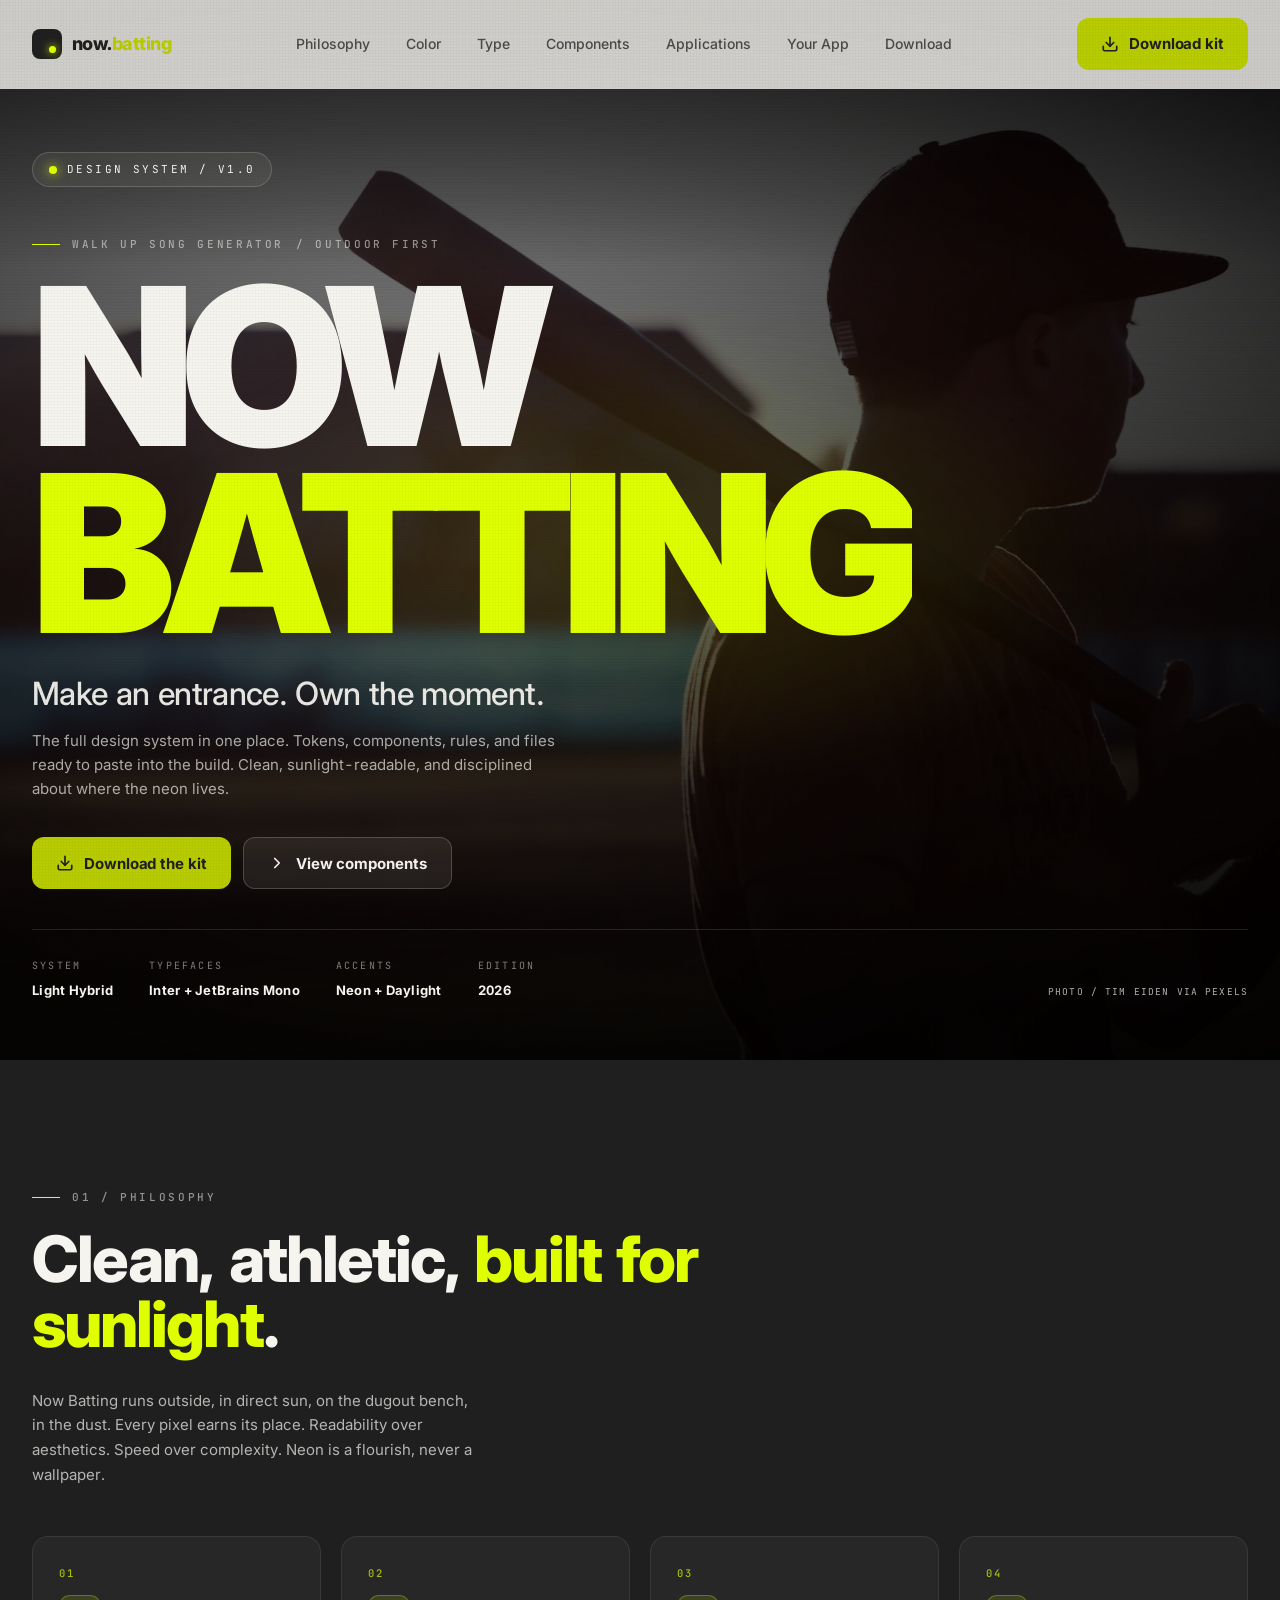
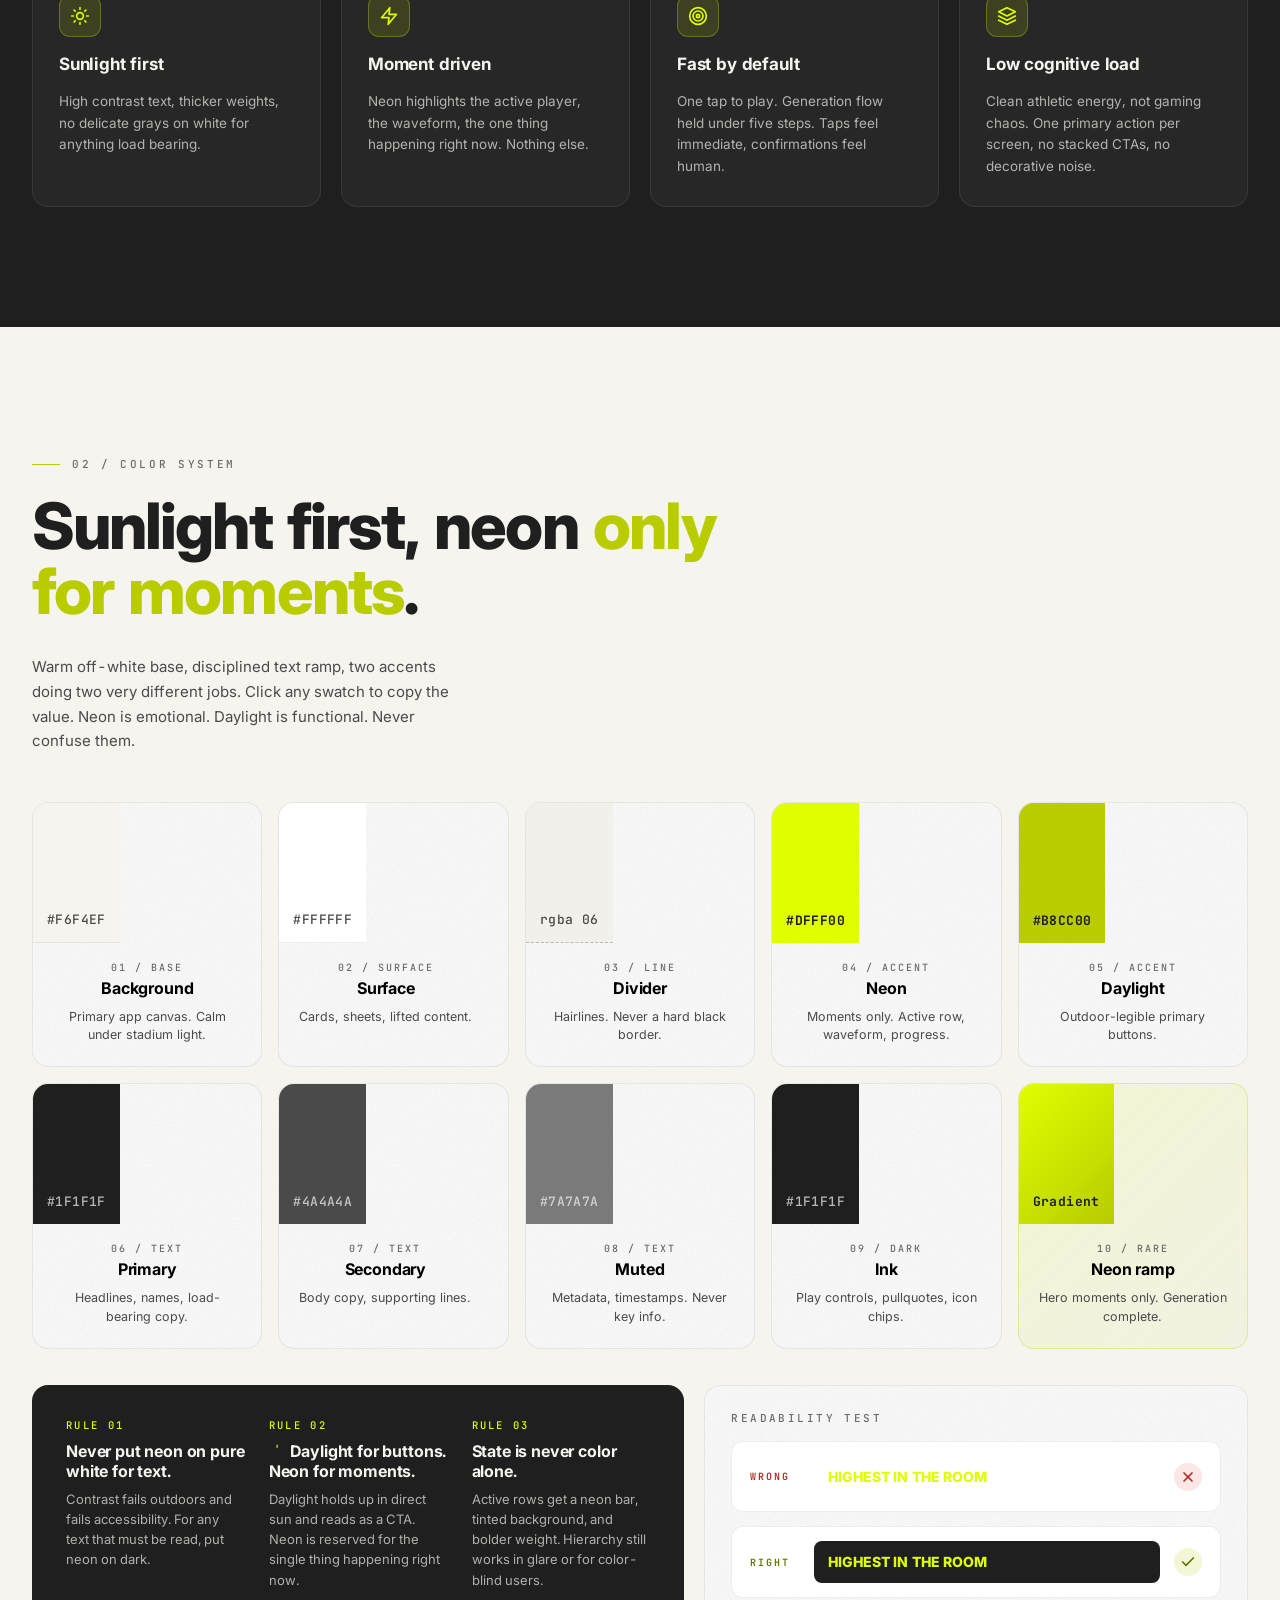
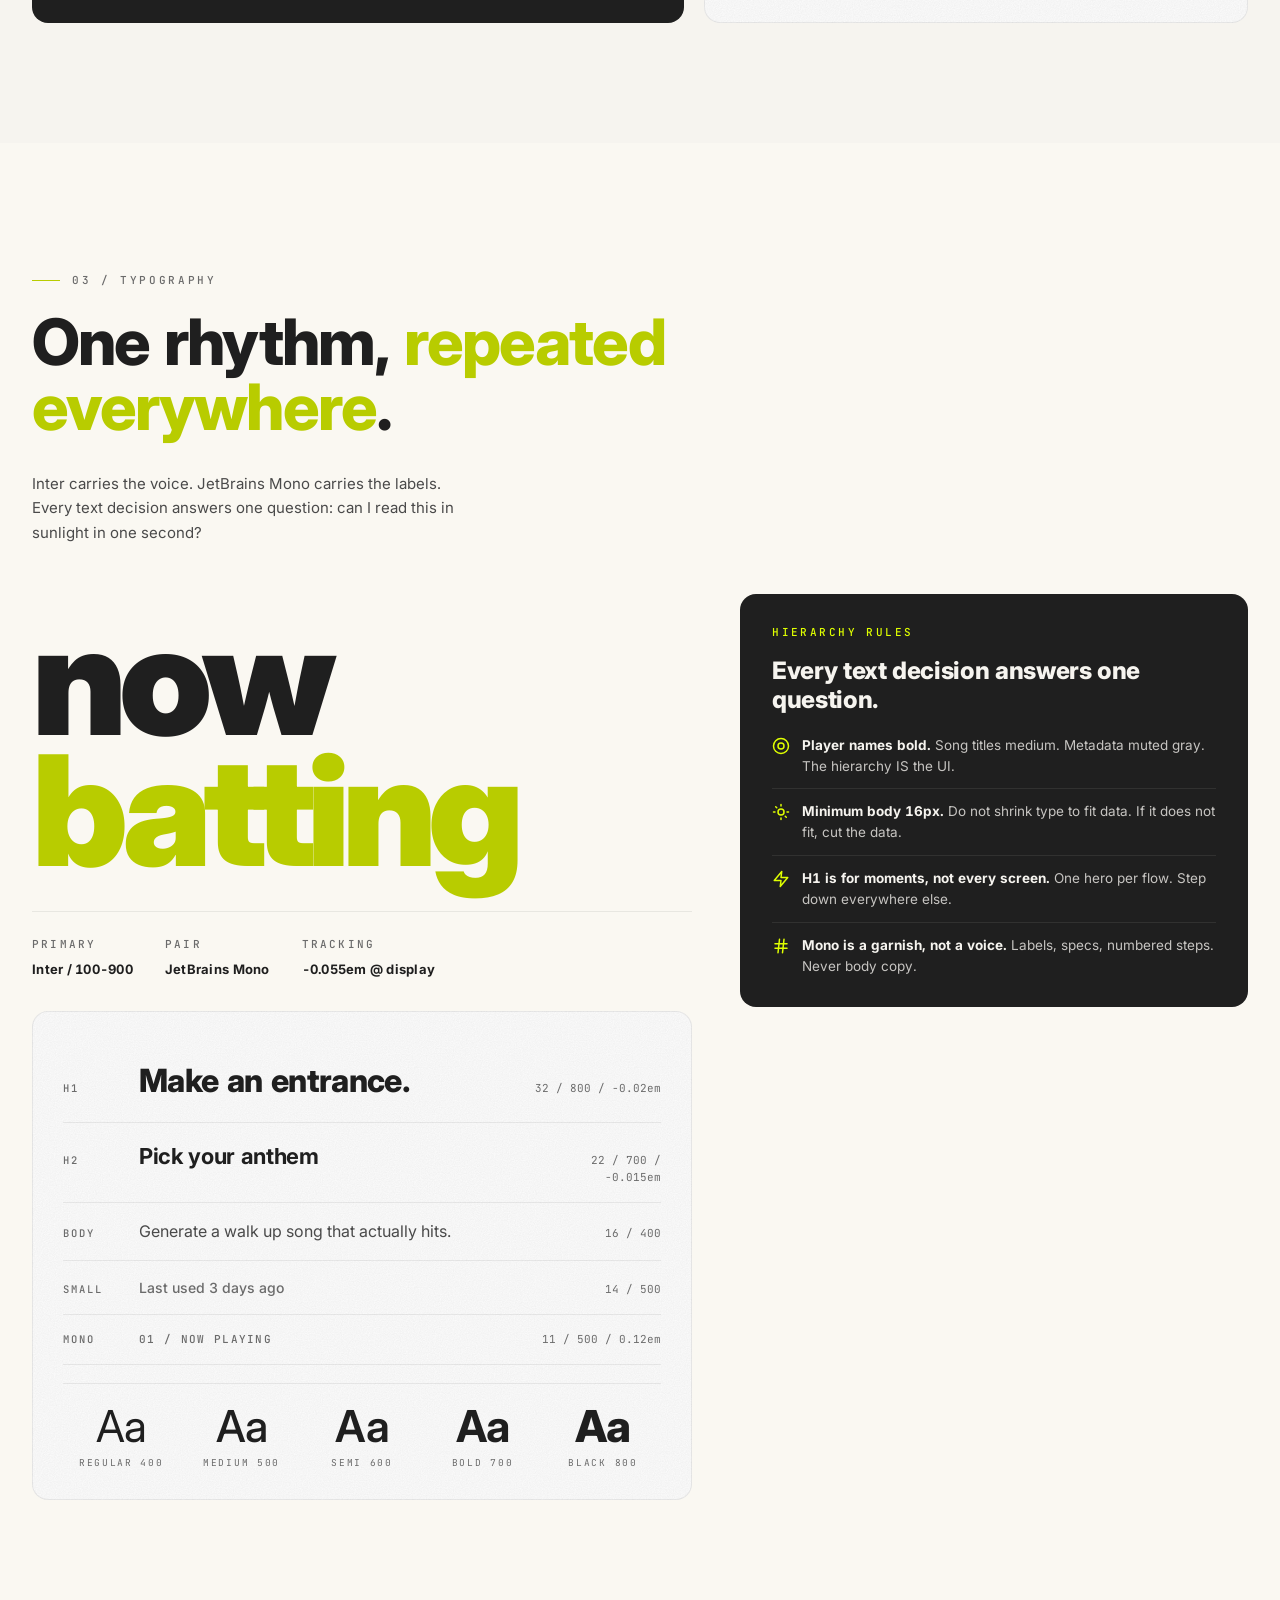
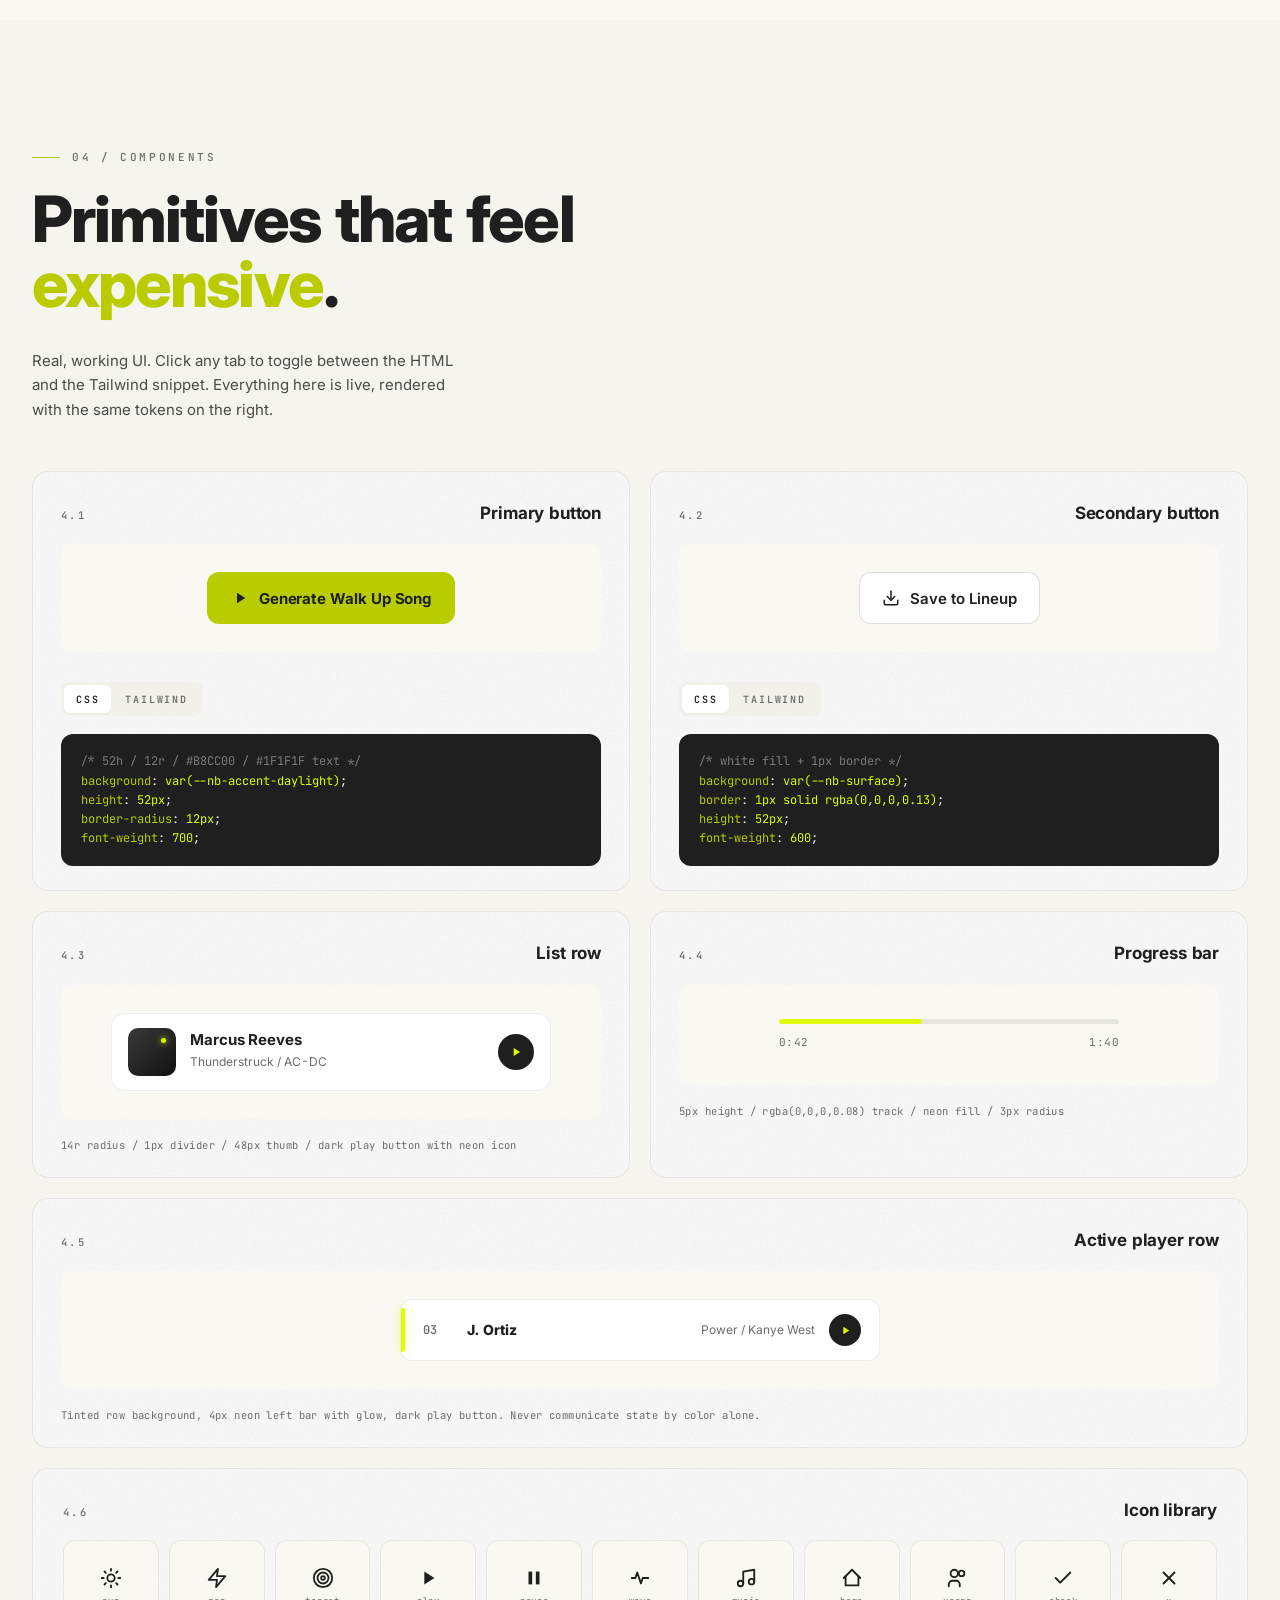
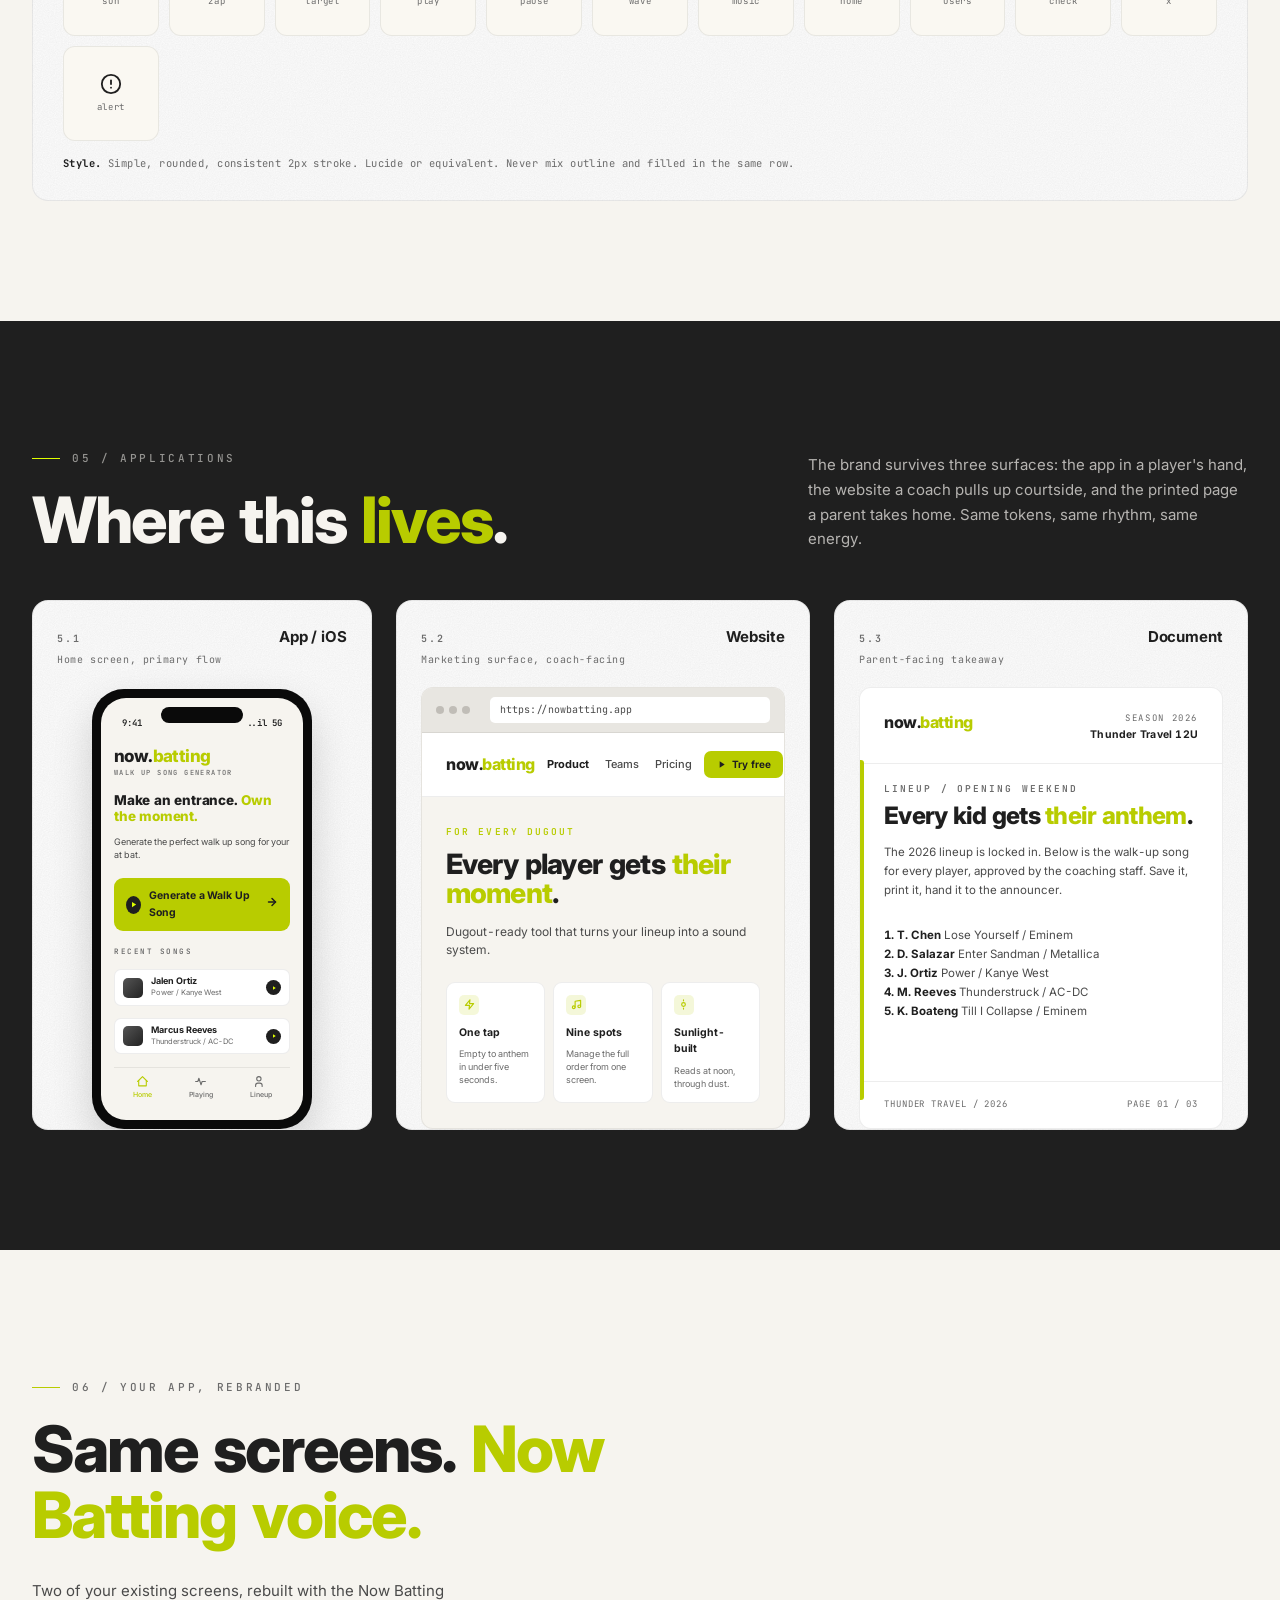
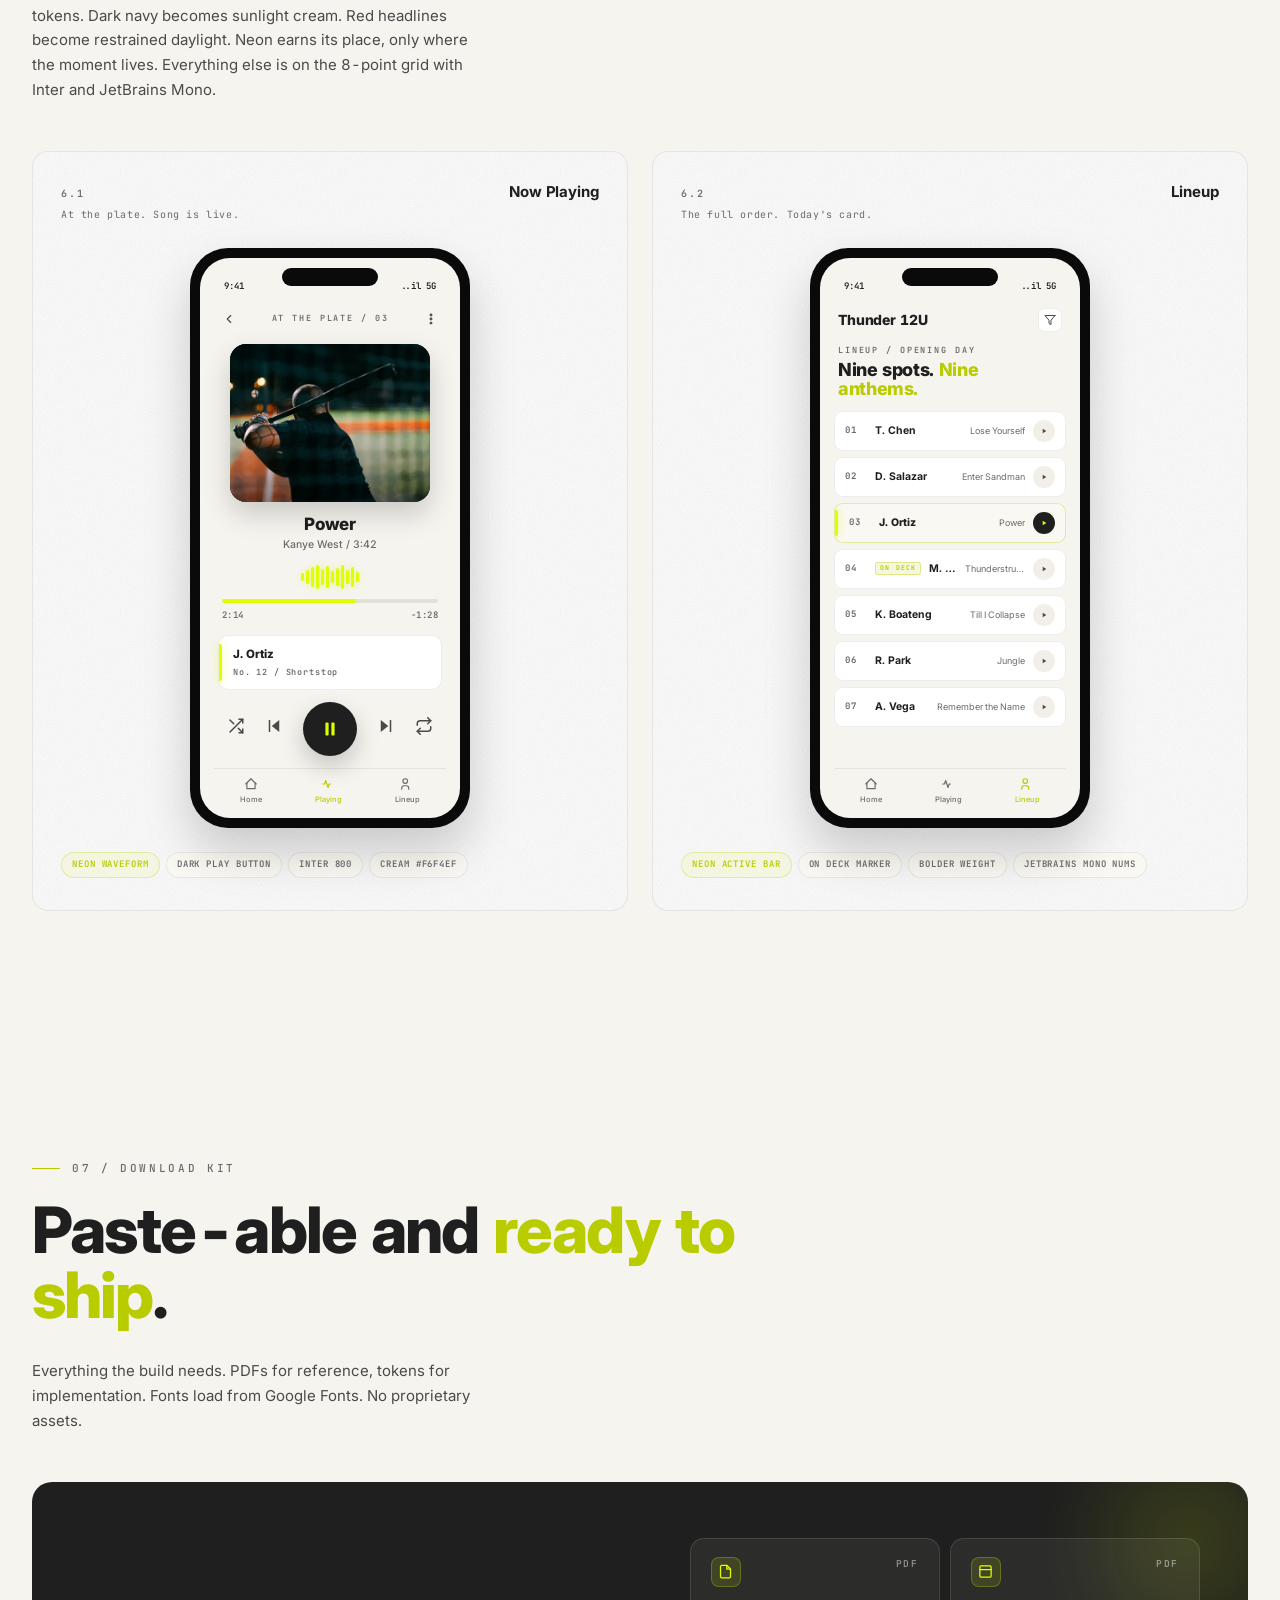
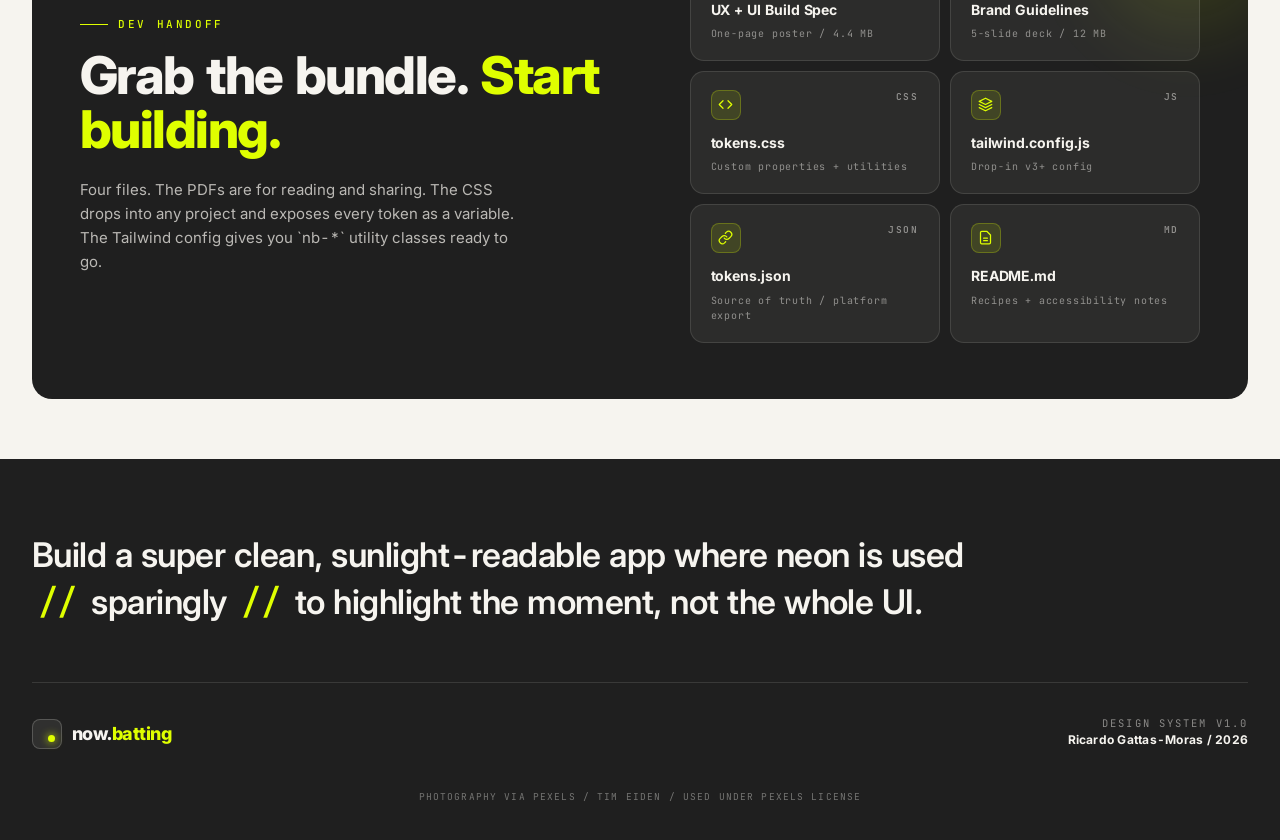
==== commit 049cd0e5: "Mobile polish pass: six fixes, no redesign 1. Hero eyebrow orphan: wrap ' / Outdoor First' in .eb-su" ====
--- a/index.html
+++ b/index.html
@@ -766,17 +766,44 @@
   }
   @keyframes nbSpotlight{to{opacity:1}}
 
-  /* ON DECK microcopy marker on the row after active */
-  .ln-row.next-up{position:relative;padding-top:13px}
-  .ln-row.next-up::before{
-    content:"ON DECK";
-    position:absolute;top:2px;left:10px;
-    font-family:var(--mono);font-size:7px;font-weight:700;
-    letter-spacing:0.22em;color:var(--daylight);line-height:1;
-  }
+  /* ON DECK microcopy marker: inline chip, keeps row height in rhythm */
+  .ln-mark{
+    flex:0 0 auto;
+    font-family:var(--mono);font-size:6.5px;font-weight:700;
+    letter-spacing:0.18em;color:var(--daylight);
+    background:rgba(184,204,0,0.14);
+    border:1px solid rgba(184,204,0,0.38);
+    border-radius:3px;
+    padding:2px 4px;line-height:1;
+    text-transform:uppercase;
+    white-space:nowrap;
+  }
+  .ln-row.next-up .sg{max-width:60px}
 
   @media (prefers-reduced-motion: reduce){
     .hero-headline::before{animation:none;opacity:1}
+  }
+
+  /* =========== MOBILE POLISH =========== */
+  @media (max-width:520px){
+    /* Keep hero eyebrow on one line: hide the descriptor suffix */
+    .hero-headline .eb-sub{display:none}
+
+    /* H1 demo in scale card fits one line */
+    .d-h1{font-size:28px}
+
+    /* Show all five weights at smaller size so Bold + Black stay visible */
+    .weights-row{grid-template-columns:repeat(5,1fr);gap:1px}
+    .weights-row .w-item:nth-child(n+4){display:flex;flex-direction:column;align-items:center}
+    .w-display{font-size:22px}
+    .w-label{font-size:8.5px;letter-spacing:0.12em;margin-top:6px}
+
+    /* Ease the global film grain on dark mobile sections */
+    body::before{opacity:0.02}
+  }
+  @media (max-width:960px){
+    /* Mobile menu padding matches container horizontal padding */
+    .mobile-menu{padding:100px 20px 32px}
   }
 </style>
 </head>
@@ -830,7 +857,7 @@
     </div>
 
     <div class="hero-headline">
-      <span class="eyebrow light" style="margin-bottom:20px;display:inline-flex">Walk Up Song Generator / Outdoor First</span>
+      <span class="eyebrow light" style="margin-bottom:20px;display:inline-flex">Walk Up Song Generator<span class="eb-sub"> / Outdoor First</span></span>
       <h1 class="wordmark" id="wordmark" aria-label="Now Batting">
         <span class="l-1">NOW</span> <span class="l-2 lime">BATTING</span>
       </h1>
@@ -1340,7 +1367,7 @@
               <div class="ln-row"><span class="num">01</span><span class="nm">T. Chen</span><span class="sg">Lose Yourself</span><span class="pl" aria-hidden="true"><svg viewBox="0 0 24 24"><path d="M8 5v14l11-7z"/></svg></span></div>
               <div class="ln-row"><span class="num">02</span><span class="nm">D. Salazar</span><span class="sg">Enter Sandman</span><span class="pl" aria-hidden="true"><svg viewBox="0 0 24 24"><path d="M8 5v14l11-7z"/></svg></span></div>
               <div class="ln-row active"><span class="num">03</span><span class="nm">J. Ortiz</span><span class="sg">Power</span><span class="pl" aria-hidden="true"><svg viewBox="0 0 24 24"><path d="M8 5v14l11-7z"/></svg></span></div>
-              <div class="ln-row next-up"><span class="num">04</span><span class="nm">M. Reeves</span><span class="sg">Thunderstruck</span><span class="pl" aria-hidden="true"><svg viewBox="0 0 24 24"><path d="M8 5v14l11-7z"/></svg></span></div>
+              <div class="ln-row next-up"><span class="num">04</span><span class="ln-mark">ON DECK</span><span class="nm">M. Reeves</span><span class="sg">Thunderstruck</span><span class="pl" aria-hidden="true"><svg viewBox="0 0 24 24"><path d="M8 5v14l11-7z"/></svg></span></div>
               <div class="ln-row"><span class="num">05</span><span class="nm">K. Boateng</span><span class="sg">Till I Collapse</span><span class="pl" aria-hidden="true"><svg viewBox="0 0 24 24"><path d="M8 5v14l11-7z"/></svg></span></div>
               <div class="ln-row"><span class="num">06</span><span class="nm">R. Park</span><span class="sg">Jungle</span><span class="pl" aria-hidden="true"><svg viewBox="0 0 24 24"><path d="M8 5v14l11-7z"/></svg></span></div>
               <div class="ln-row"><span class="num">07</span><span class="nm">A. Vega</span><span class="sg">Remember the Name</span><span class="pl" aria-hidden="true"><svg viewBox="0 0 24 24"><path d="M8 5v14l11-7z"/></svg></span></div>
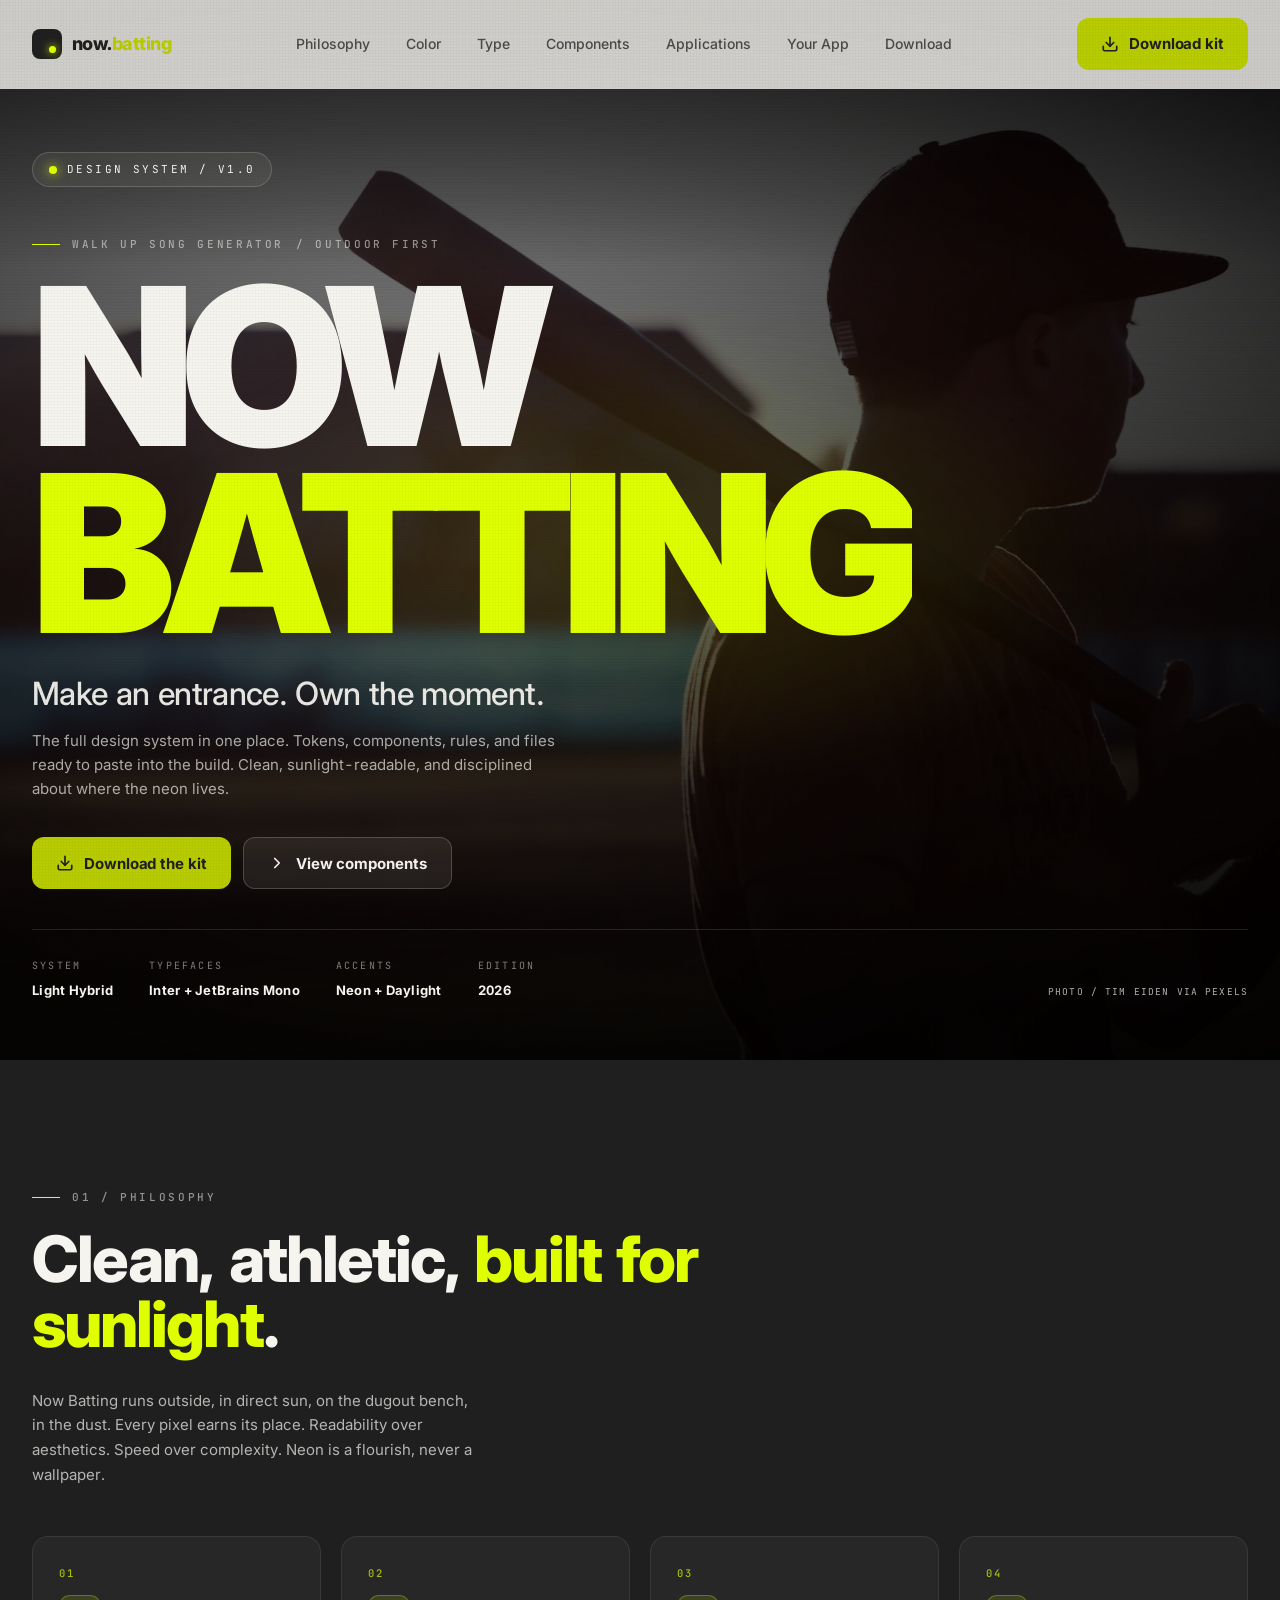
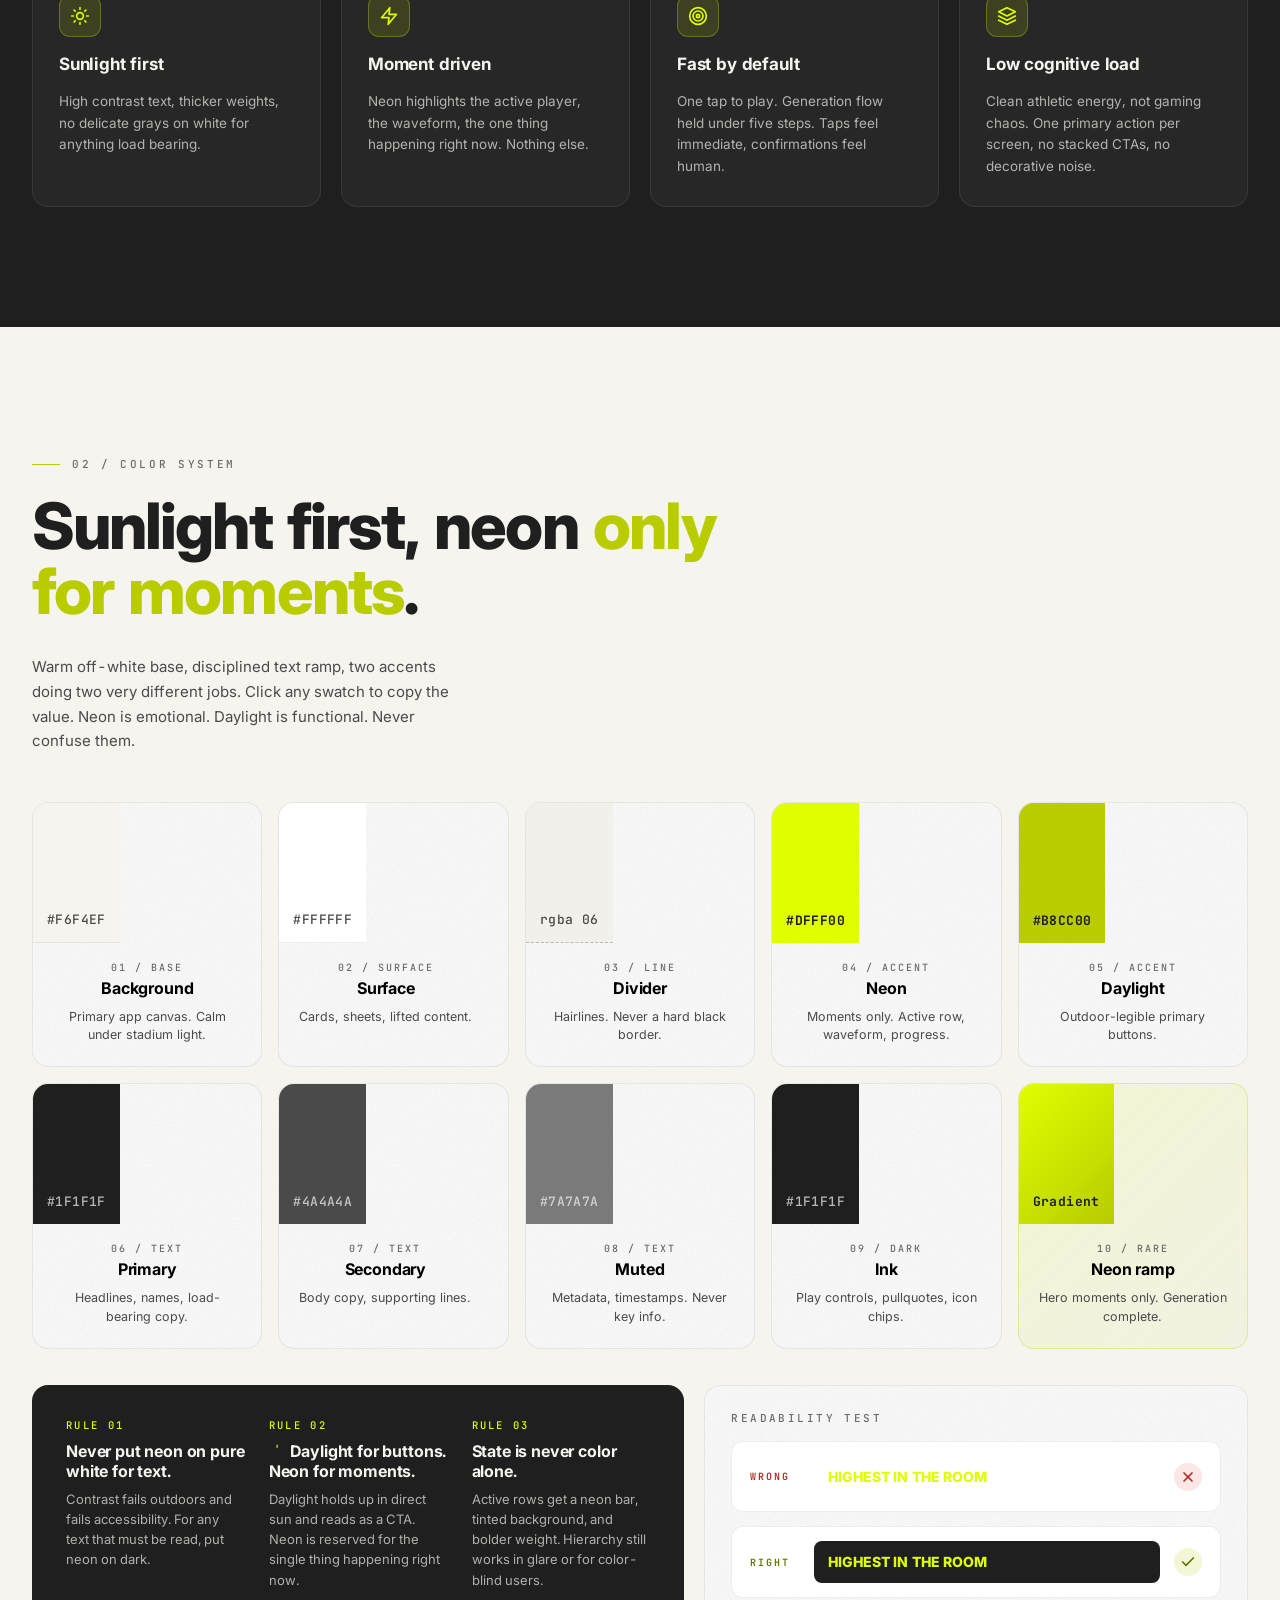
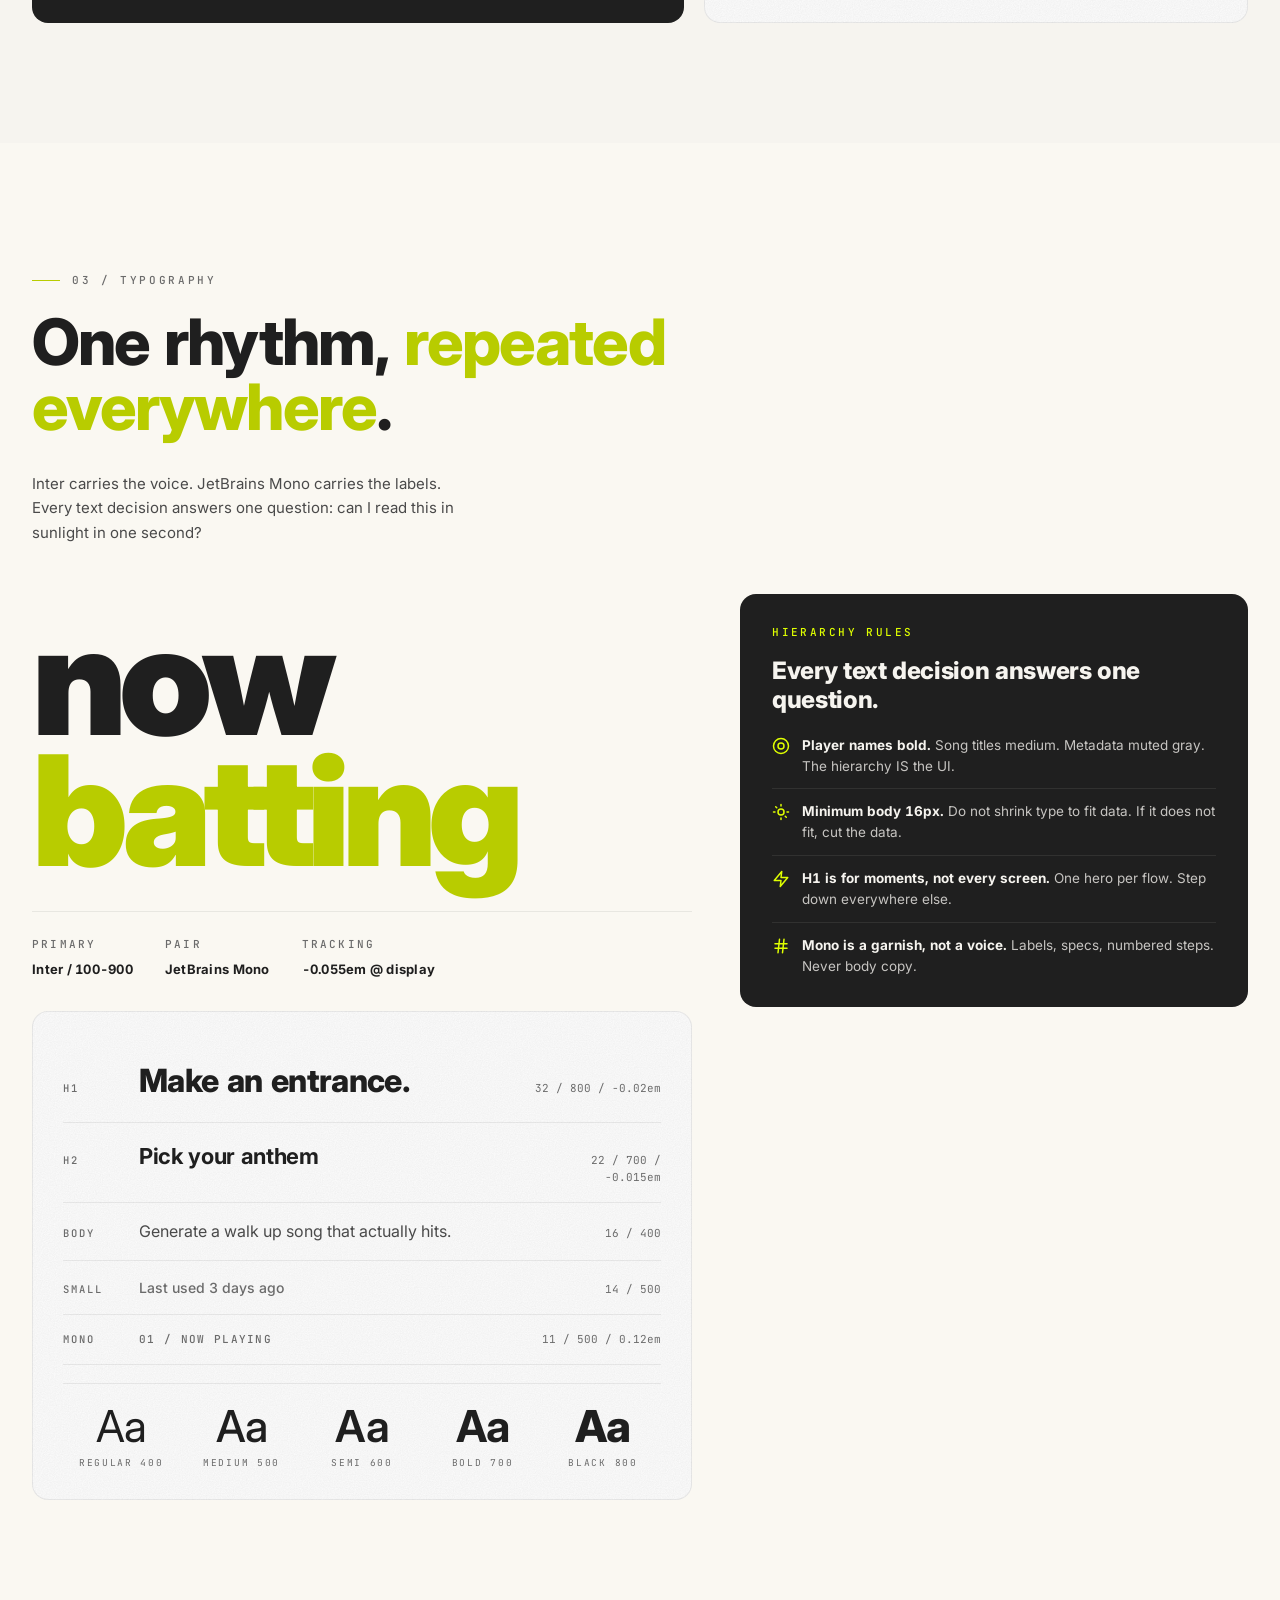
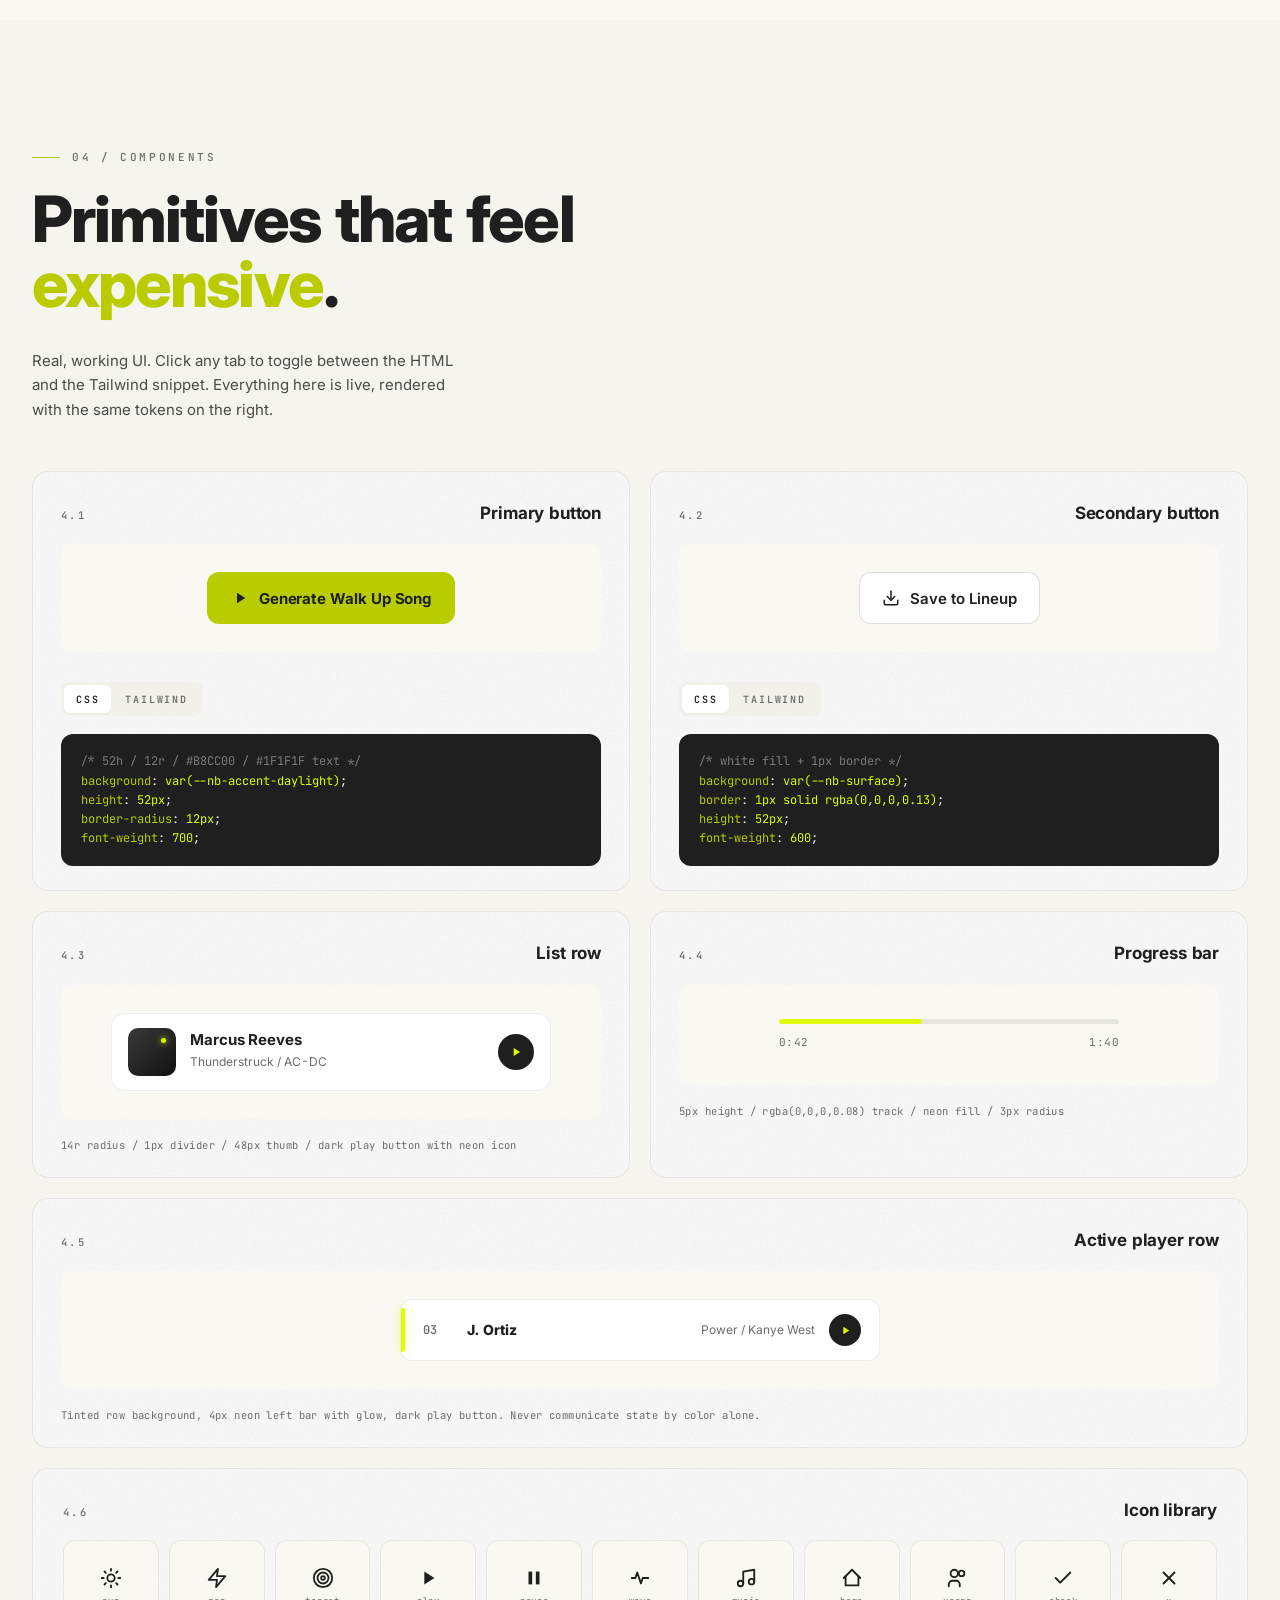
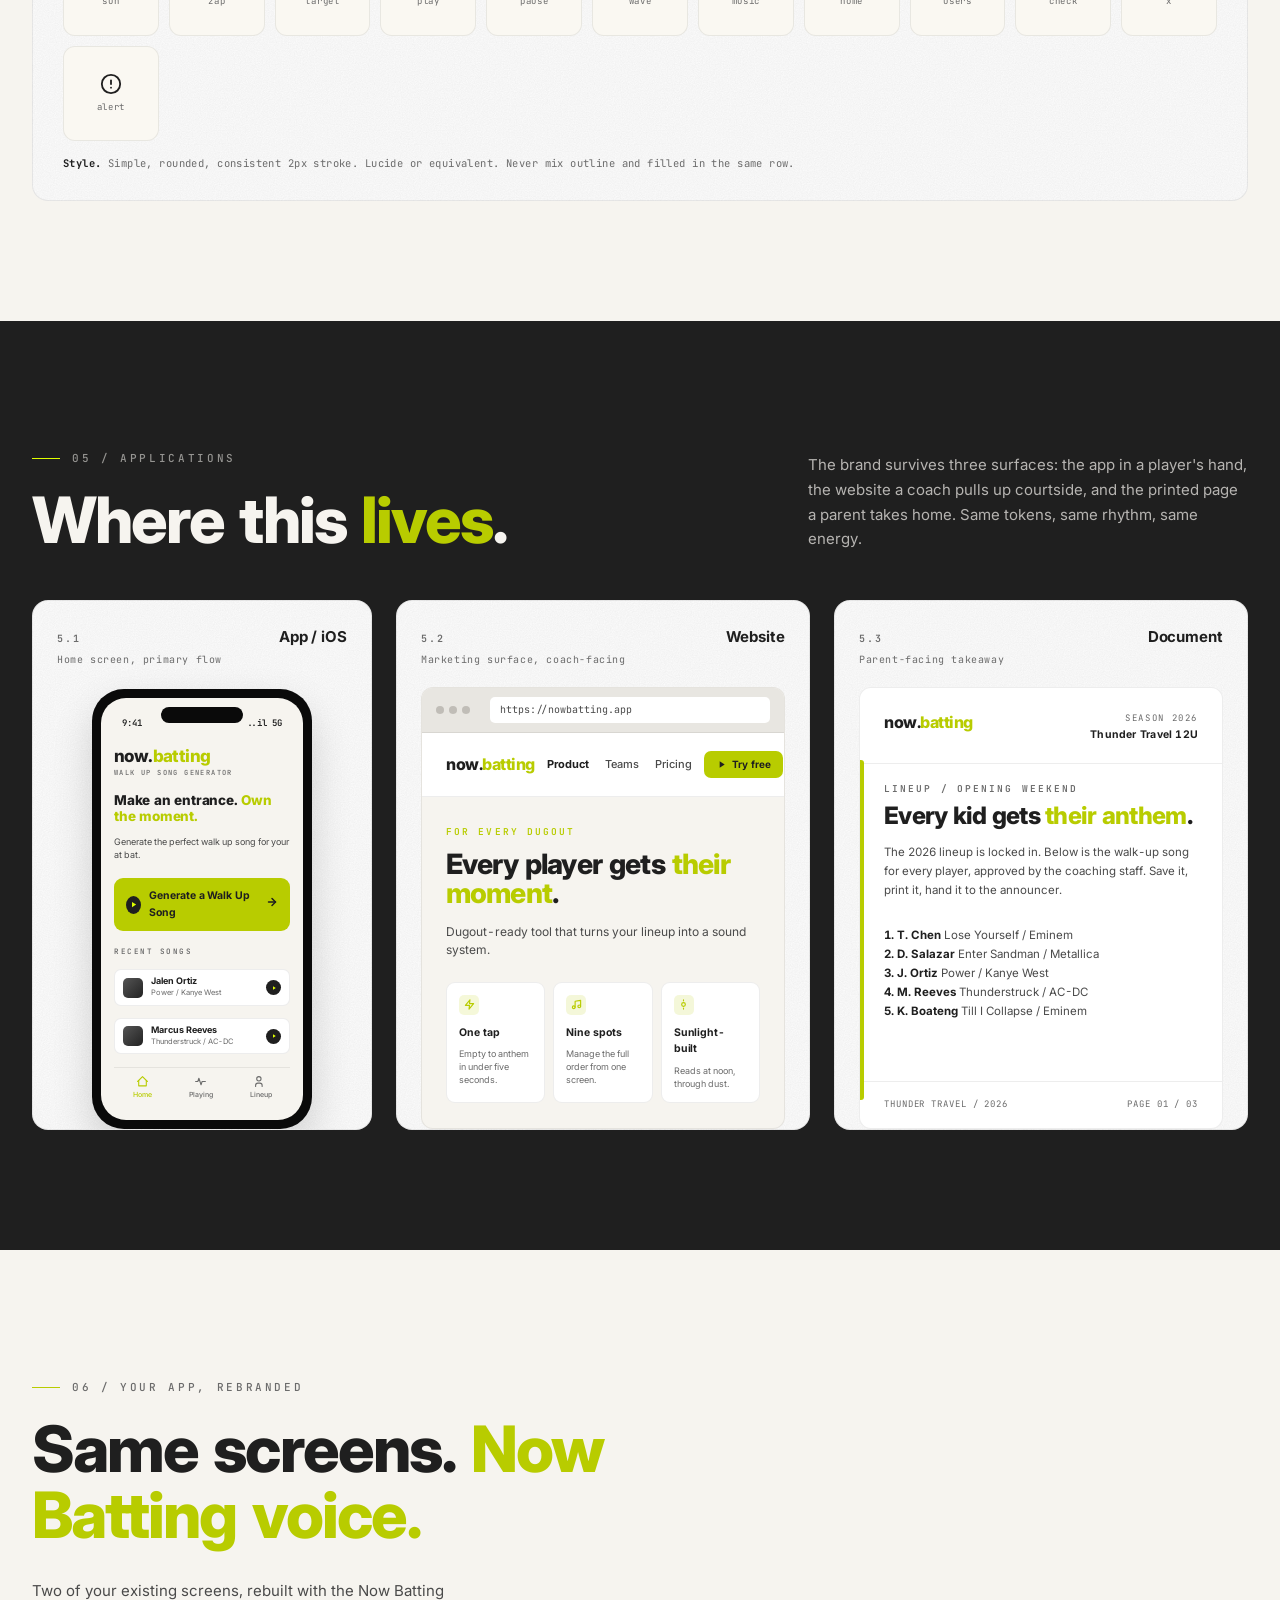
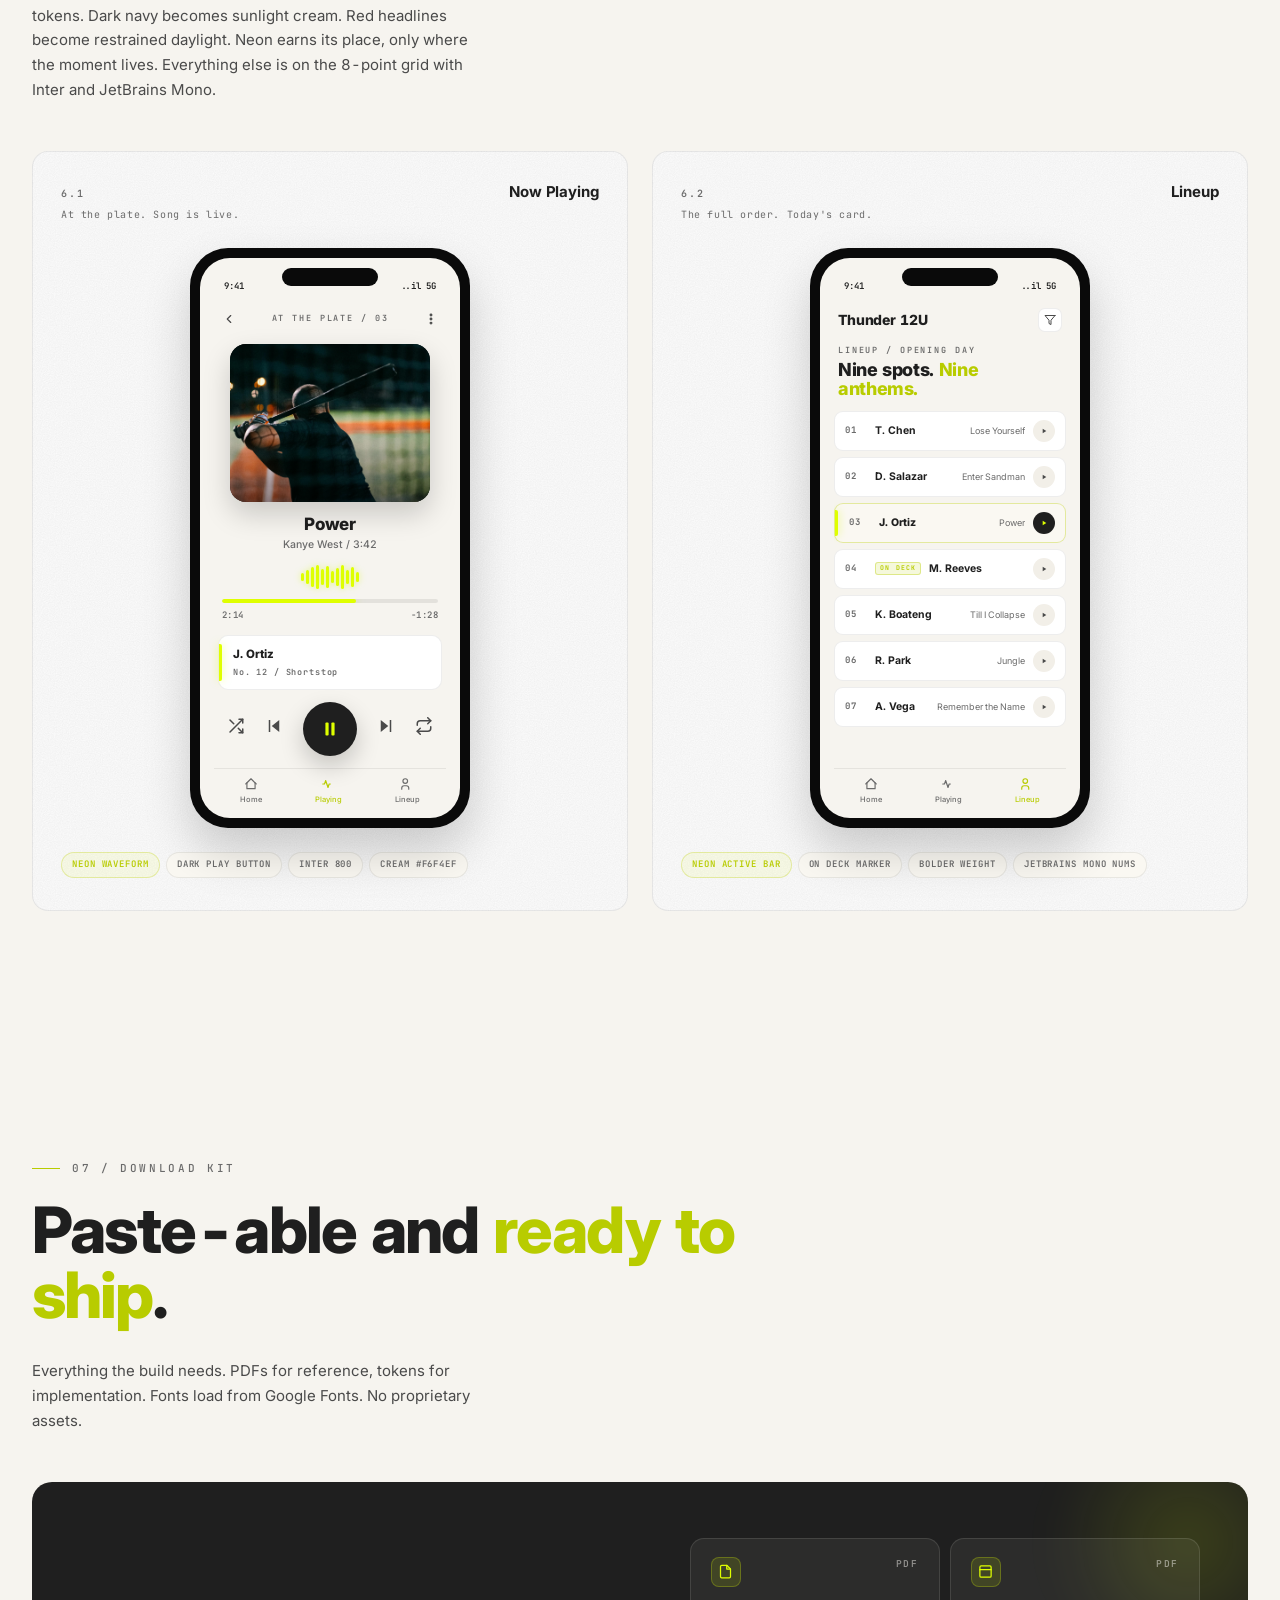
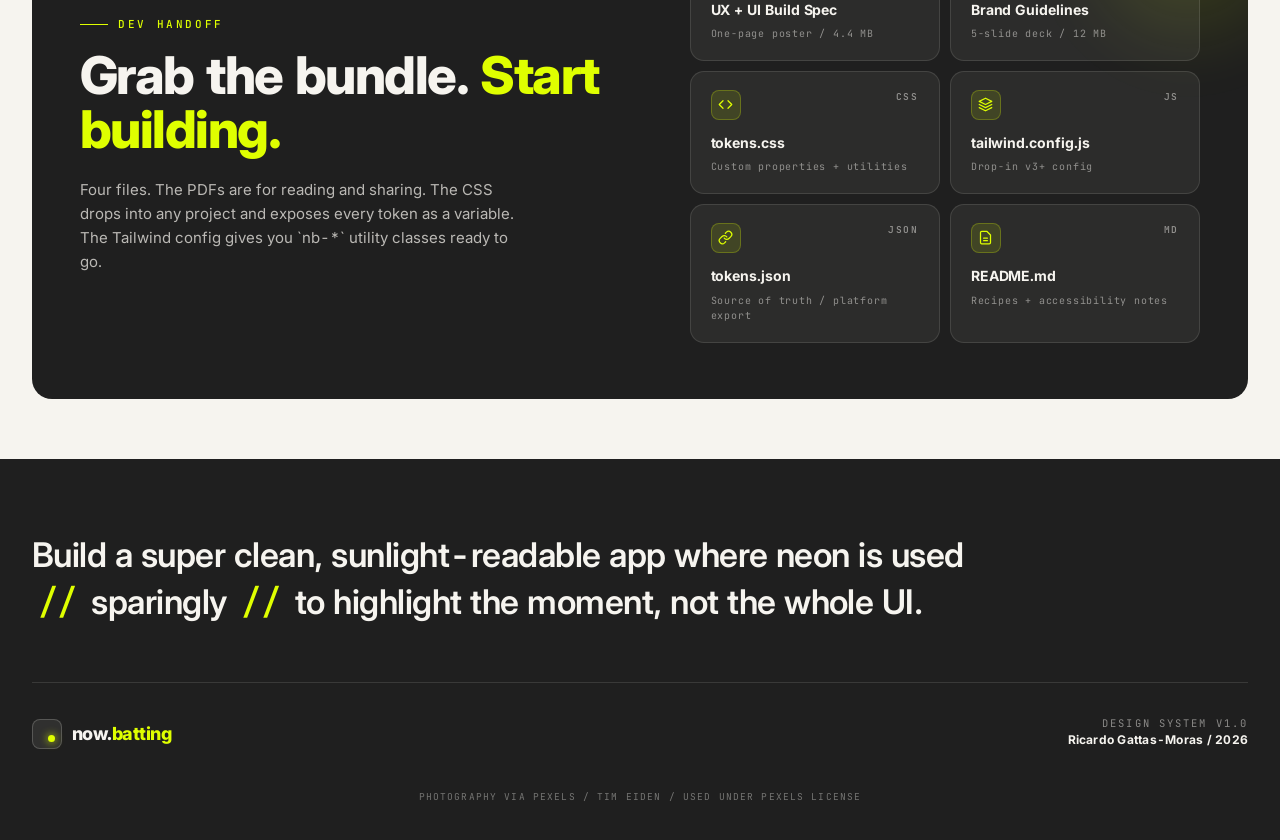
==== commit f79e9697: "Hide song name on ON DECK row so the name has room ON DECK row was squeezing out 'M. Reeves' because" ====
--- a/index.html
+++ b/index.html
@@ -778,7 +778,7 @@
     text-transform:uppercase;
     white-space:nowrap;
   }
-  .ln-row.next-up .sg{max-width:60px}
+  .ln-row.next-up .sg{display:none}
 
   @media (prefers-reduced-motion: reduce){
     .hero-headline::before{animation:none;opacity:1}
